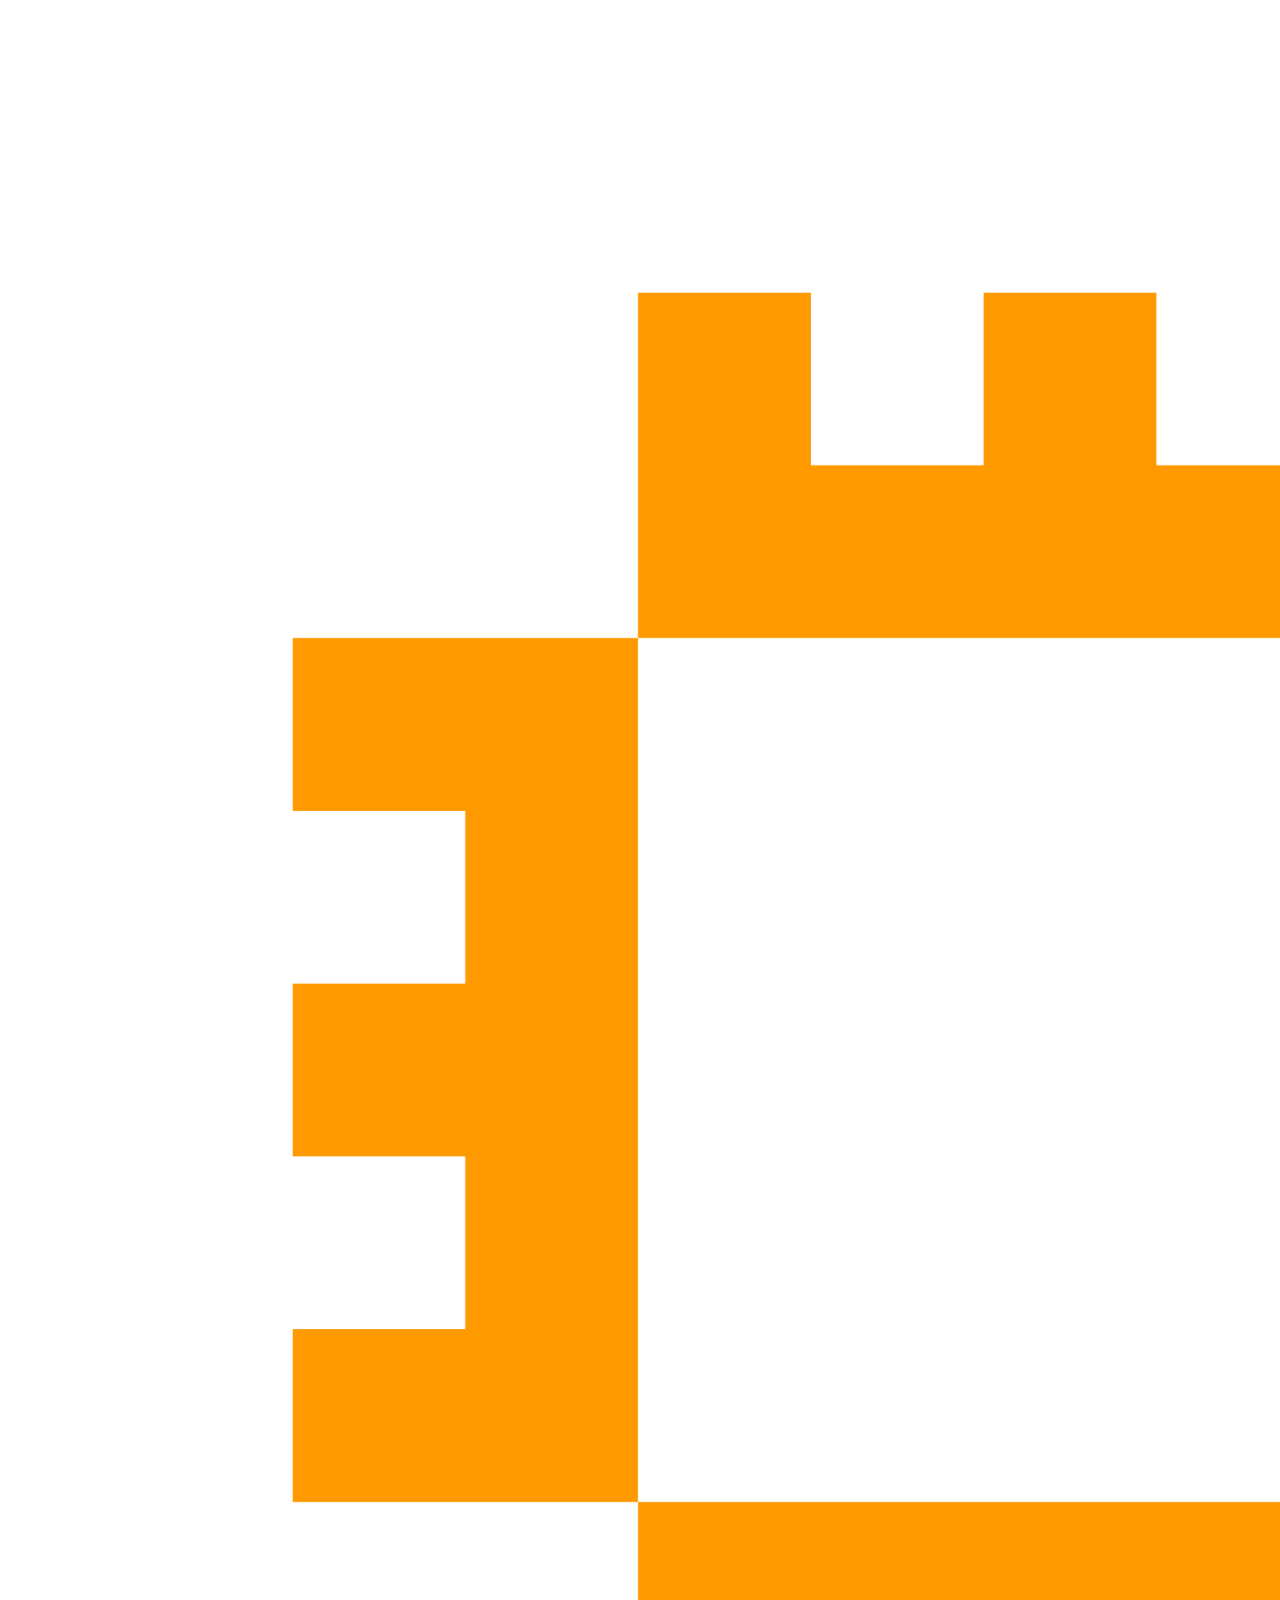
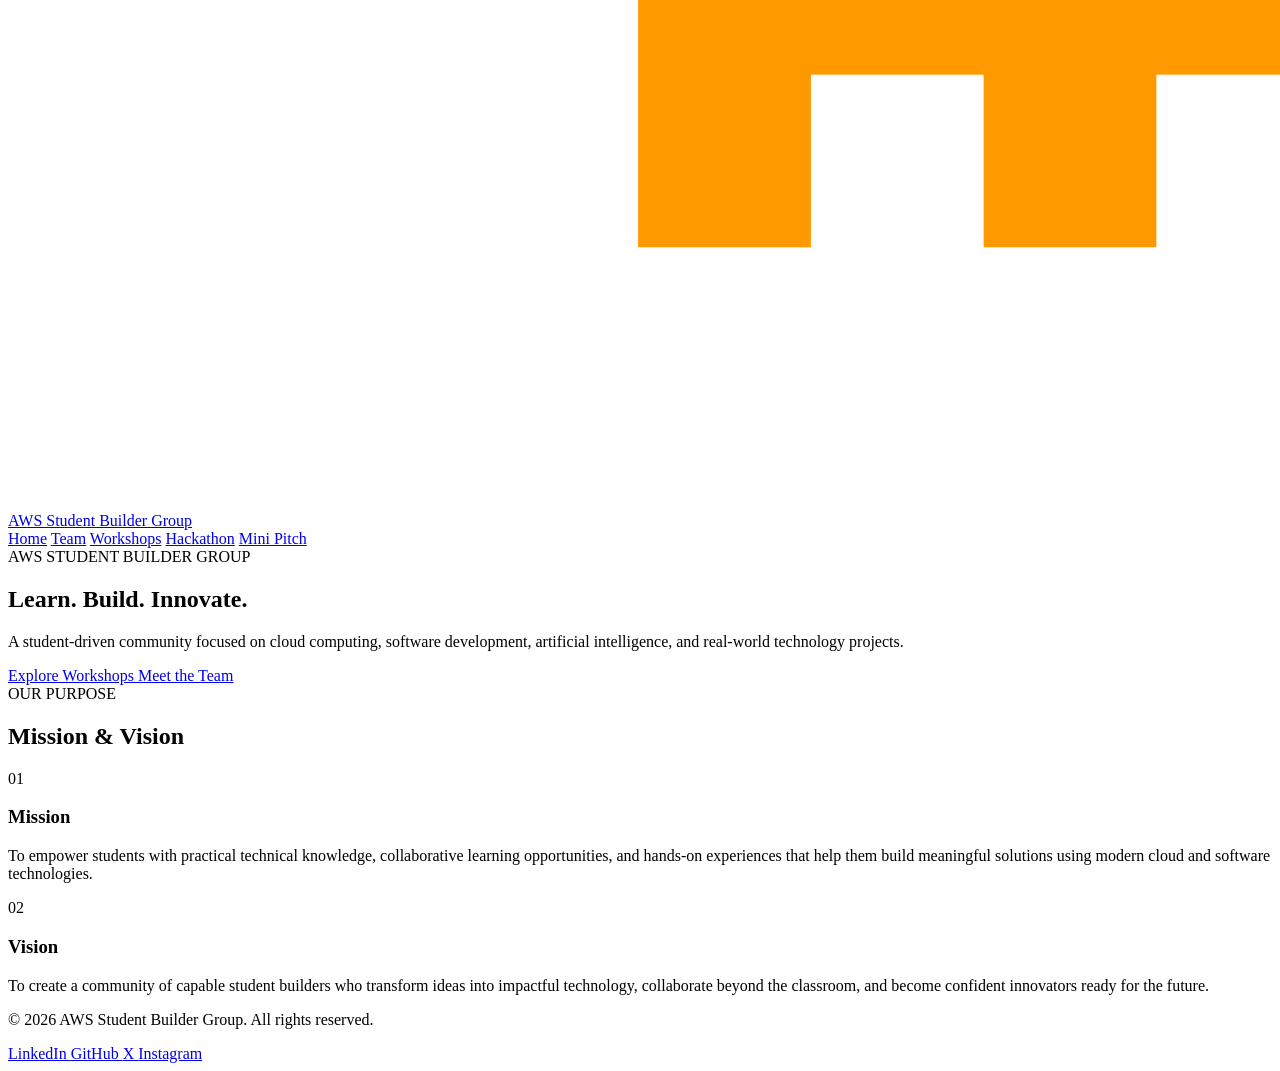
==== index.html @ 243b693e "Setup_the_page" ====
<!DOCTYPE html>
<html lang="en">
<head>
    <meta charset="UTF-8">
    <meta name="viewport" content="width=device-width, initial-scale=1.0">
    <meta
        name="description"
        content="AWS Student Builder Group - Learn, build, collaborate and innovate."
    >
    <title>AWS Student Builder Group | Home</title>

    <link rel="stylesheet" href="style.css">
</head>

<body>

<header class="site-header">
    <div class="header-inner">

        <a href="index.html" class="brand">
            <img
                src="assets/aws-logo.png"
                alt="AWS Student Builder Group Logo"
            >
            <span>AWS Student Builder Group</span>
        </a>

        <nav class="main-nav" aria-label="Main navigation">
            <a href="index.html" data-page="index">Home</a>
            <a href="team.html" data-page="team">Team</a>
            <a href="workshops.html" data-page="workshops">Workshops</a>
            <a href="hackathon.html" data-page="hackathon">Hackathon</a>
            <a href="minipitch.html" data-page="minipitch">Mini Pitch</a>
        </nav>

    </div>
</header>


<main>

    <section class="hero">
        <div class="page-container">

            <span class="eyebrow">AWS STUDENT BUILDER GROUP</span>

            <h1>
                Learn. Build.
                <span>Innovate.</span>
            </h1>

            <p class="hero-description">
                A student-driven community focused on cloud computing,
                software development, artificial intelligence, and
                real-world technology projects.
            </p>

            <div class="hero-actions">
                <a href="workshops.html" class="btn btn-primary">
                    Explore Workshops
                </a>

                <a href="team.html" class="btn btn-secondary">
                    Meet the Team
                </a>
            </div>

        </div>
    </section>


    <section class="mission-section">
        <div class="page-container">

            <div class="section-heading">
                <span class="eyebrow">OUR PURPOSE</span>
                <h2>Mission & Vision</h2>
            </div>

            <div class="statement-grid">

                <article class="statement-card">
                    <div class="card-number">01</div>

                    <h3>Mission</h3>

                    <p>
                        To empower students with practical technical
                        knowledge, collaborative learning opportunities,
                        and hands-on experiences that help them build
                        meaningful solutions using modern cloud and
                        software technologies.
                    </p>
                </article>


                <article class="statement-card highlighted">
                    <div class="card-number">02</div>

                    <h3>Vision</h3>

                    <p>
                        To create a community of capable student builders
                        who transform ideas into impactful technology,
                        collaborate beyond the classroom, and become
                        confident innovators ready for the future.
                    </p>
                </article>

            </div>

        </div>
    </section>

</main>


<footer class="site-footer">

    <div class="footer-inner">

        <p>
            © <span class="current-year"></span>
            AWS Student Builder Group. All rights reserved.
        </p>

        <div class="social-links">

            <a
                href="https://www.linkedin.com/"
                target="_blank"
                rel="noopener noreferrer"
                aria-label="LinkedIn"
            >
                LinkedIn
            </a>

            <a
                href="https://github.com/"
                target="_blank"
                rel="noopener noreferrer"
                aria-label="GitHub"
            >
                GitHub
            </a>

            <a
                href="https://x.com/"
                target="_blank"
                rel="noopener noreferrer"
                aria-label="X"
            >
                X
            </a>

            <a
                href="https://www.instagram.com/"
                target="_blank"
                rel="noopener noreferrer"
                aria-label="Instagram"
            >
                Instagram
            </a>

        </div>

    </div>

</footer>

<script src="script.js"></script>

</body>
</html>
---- style.css ----
<!DOCTYPE html>
<html lang="en">
<head>
    <meta charset="UTF-8">
    <meta name="viewport" content="width=device-width, initial-scale=1.0">

    <meta
        name="description"
        content="AWS Student Builder Group Mini Pitch event."
    >

    <title>AWS Student Builder Group | Mini Pitch</title>

    <link rel="stylesheet" href="style.css">
</head>

<body>

<header class="site-header">
    <div class="header-inner">

        <a href="index.html" class="brand">
            <img
                src="assets/aws-logo.png"
                alt="AWS Student Builder Group Logo"
            >
            <span>AWS Student Builder Group</span>
        </a>

        <nav class="main-nav" aria-label="Main navigation">
            <a href="index.html" data-page="index">Home</a>
            <a href="team.html" data-page="team">Team</a>
            <a href="workshops.html" data-page="workshops">Workshops</a>
            <a href="hackathon.html" data-page="hackathon">Hackathon</a>
            <a href="minipitch.html" data-page="minipitch">Mini Pitch</a>
        </nav>

    </div>
</header>


<main>

    <section class="page-hero">

        <div class="page-container">

            <span class="eyebrow">IDEAS DESERVE A STAGE</span>

            <h1>Mini Pitch</h1>

            <p>
                A short-form platform for students to present ideas,
                receive feedback, and turn concepts into actionable
                projects.
            </p>

        </div>

    </section>


    <section class="pitch-overview">

        <div class="page-container">

            <div class="section-heading">
                <span class="eyebrow">EVENT OVERVIEW</span>
                <h2>Pitch. Connect. Improve.</h2>
            </div>


            <div class="pitch-intro">

                <p>
                    Mini Pitch gives students an opportunity to explain
                    their project ideas clearly, communicate their
                    technical vision, and receive useful feedback from
                    peers and mentors.
                </p>

            </div>


            <div class="pitch-highlights">

                <article>
                    <span>01</span>

                    <h3>Project Ideas</h3>

                    <p>
                        Participants present innovative ideas and
                        explain the problems they want to solve.
                    </p>
                </article>


                <article>
                    <span>02</span>

                    <h3>Technical Vision</h3>

                    <p>
                        Pitches communicate the proposed technology,
                        architecture, and implementation approach.
                    </p>
                </article>


                <article>
                    <span>03</span>

                    <h3>Community Feedback</h3>

                    <p>
                        Participants receive constructive feedback that
                        helps strengthen their ideas.
                    </p>
                </article>

            </div>

        </div>

    </section>


    <section class="feedback-section">

        <div class="page-container">

            <div class="section-heading">
                <span class="eyebrow">PARTICIPANT FEEDBACK</span>
                <h2>What Participants Said</h2>
            </div>


            <div class="feedback-grid">

                <blockquote>
                    <p>
                        “The Mini Pitch helped me explain my project
                        clearly and understand how to improve the idea.”
                    </p>

                    <cite>
                        — Participant 01
                    </cite>
                </blockquote>


                <blockquote>
                    <p>
                        “Getting feedback early helped us identify
                        technical improvements before starting the
                        implementation.”
                    </p>

                    <cite>
                        — Participant 02
                    </cite>
                </blockquote>


                <blockquote>
                    <p>
                        “It was a great opportunity to learn from other
                        students and discover different approaches to
                        solving problems.”
                    </p>

                    <cite>
                        — Participant 03
                    </cite>
                </blockquote>

            </div>

        </div>

    </section>


    <section class="gallery-section">

        <div class="page-container">

            <div class="section-heading">
                <span class="eyebrow">EVENT MOMENTS</span>
                <h2>Photo Gallery</h2>
            </div>


            <div class="image-grid pitch-gallery">

                <figure>
                    <div class="gallery-placeholder">
                        PHOTO 01
                    </div>
                </figure>

                <figure>
                    <div class="gallery-placeholder">
                        PHOTO 02
                    </div>
                </figure>

                <figure>
                    <div class="gallery-placeholder">
                        PHOTO 03
                    </div>
                </figure>

                <figure>
                    <div class="gallery-placeholder">
                        PHOTO 04
                    </div>
                </figure>

            </div>

        </div>

    </section>

</main>


<footer class="site-footer">

    <div class="footer-inner">

        <p>
            © <span class="current-year"></span>
            AWS Student Builder Group. All rights reserved.
        </p>

        <div class="social-links">
            <a href="https://www.linkedin.com/" target="_blank" rel="noopener noreferrer">LinkedIn</a>
            <a href="https://github.com/" target="_blank" rel="noopener noreferrer">GitHub</a>
            <a href="https://x.com/" target="_blank" rel="noopener noreferrer">X</a>
            <a href="https://www.instagram.com/" target="_blank" rel="noopener noreferrer">Instagram</a>
        </div>

    </div>

</footer>

<script src="script.js"></script>

</body>
</html>
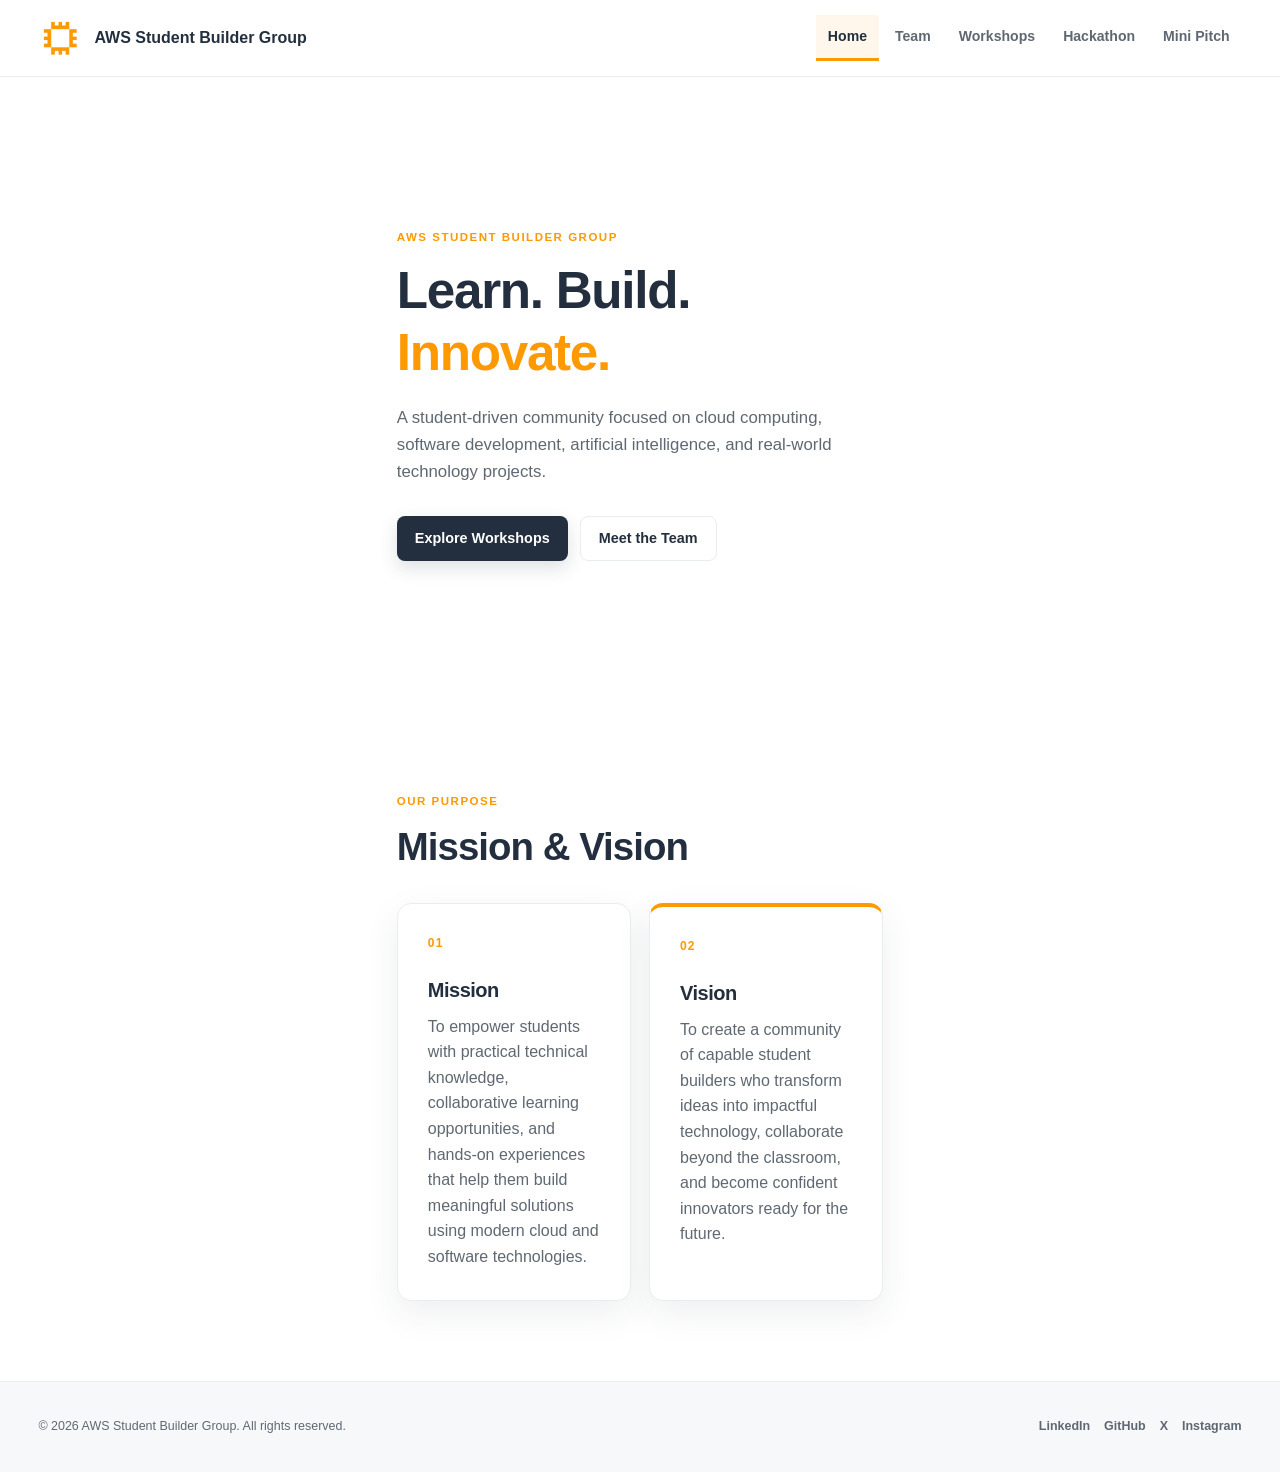
==== commit c073e524: "updated team details and photos" ====
--- a/index.html
+++ b/index.html
@@ -1,12 +1,16 @@
 <!DOCTYPE html>
 <html lang="en">
+
 <head>
     <meta charset="UTF-8">
+
     <meta name="viewport" content="width=device-width, initial-scale=1.0">
+
     <meta
         name="description"
         content="AWS Student Builder Group - Learn, build, collaborate and innovate."
     >
+
     <title>AWS Student Builder Group | Home</title>
 
     <link rel="stylesheet" href="style.css">
@@ -14,161 +18,267 @@
 
 <body>
 
-<header class="site-header">
-    <div class="header-inner">
-
-        <a href="index.html" class="brand">
-            <img
-                src="assets/aws-logo.png"
-                alt="AWS Student Builder Group Logo"
-            >
-            <span>AWS Student Builder Group</span>
-        </a>
-
-        <nav class="main-nav" aria-label="Main navigation">
-            <a href="index.html" data-page="index">Home</a>
-            <a href="team.html" data-page="team">Team</a>
-            <a href="workshops.html" data-page="workshops">Workshops</a>
-            <a href="hackathon.html" data-page="hackathon">Hackathon</a>
-            <a href="minipitch.html" data-page="minipitch">Mini Pitch</a>
-        </nav>
-
-    </div>
-</header>
-
-
-<main>
-
-    <section class="hero">
-        <div class="page-container">
-
-            <span class="eyebrow">AWS STUDENT BUILDER GROUP</span>
-
-            <h1>
-                Learn. Build.
-                <span>Innovate.</span>
-            </h1>
-
-            <p class="hero-description">
-                A student-driven community focused on cloud computing,
-                software development, artificial intelligence, and
-                real-world technology projects.
+    <!-- =========================
+         HEADER
+    ========================== -->
+
+    <header class="site-header">
+
+        <div class="header-inner">
+
+            <a href="index.html" class="brand">
+
+                <img
+                    src="assets/aws-logo.png"
+                    alt="AWS Student Builder Group Logo"
+                >
+
+                <span>AWS Student Builder Group</span>
+
+            </a>
+
+
+            <nav class="main-nav" aria-label="Main navigation">
+
+                <a href="index.html" data-page="index">
+                    Home
+                </a>
+
+                <a href="team.html" data-page="team">
+                    Team
+                </a>
+
+                <a href="workshops.html" data-page="workshops">
+                    Workshops
+                </a>
+
+                <a href="hackathon.html" data-page="hackathon">
+                    Hackathon
+                </a>
+
+                <a href="minipitch.html" data-page="minipitch">
+                    Mini Pitch
+                </a>
+
+            </nav>
+
+        </div>
+
+    </header>
+
+
+    <!-- =========================
+         MAIN CONTENT
+    ========================== -->
+
+    <main>
+
+        <!-- HERO SECTION -->
+
+        <section class="hero">
+
+            <div class="page-container">
+
+                <span class="eyebrow">
+                    AWS STUDENT BUILDER GROUP
+                </span>
+
+
+                <h1>
+                    Learn. Build.
+                    <span>Innovate.</span>
+                </h1>
+
+
+                <p class="hero-description">
+
+                    A student-driven community focused on cloud computing,
+                    software development, artificial intelligence, and
+                    real-world technology projects.
+
+                </p>
+
+
+                <div class="hero-actions">
+
+                    <a
+                        href="workshops.html"
+                        class="btn btn-primary"
+                    >
+                        Explore Workshops
+                    </a>
+
+
+                    <a
+                        href="team.html"
+                        class="btn btn-secondary"
+                    >
+                        Meet the Team
+                    </a>
+
+                </div>
+
+            </div>
+
+        </section>
+
+
+        <!-- =========================
+             MISSION & VISION
+        ========================== -->
+
+        <section class="mission-section">
+
+            <div class="page-container">
+
+                <div class="section-heading">
+
+                    <span class="eyebrow">
+                        OUR PURPOSE
+                    </span>
+
+                    <h2>
+                        Mission &amp; Vision
+                    </h2>
+
+                </div>
+
+
+                <div class="statement-grid">
+
+
+                    <!-- MISSION -->
+
+                    <article class="statement-card">
+
+                        <div class="card-number">
+                            01
+                        </div>
+
+
+                        <h3>
+                            Mission
+                        </h3>
+
+
+                        <p>
+
+                            To empower students with practical technical
+                            knowledge, collaborative learning opportunities,
+                            and hands-on experiences that help them build
+                            meaningful solutions using modern cloud and
+                            software technologies.
+
+                        </p>
+
+                    </article>
+
+
+                    <!-- VISION -->
+
+                    <article class="statement-card highlighted">
+
+                        <div class="card-number">
+                            02
+                        </div>
+
+
+                        <h3>
+                            Vision
+                        </h3>
+
+
+                        <p>
+
+                            To create a community of capable student builders
+                            who transform ideas into impactful technology,
+                            collaborate beyond the classroom, and become
+                            confident innovators ready for the future.
+
+                        </p>
+
+                    </article>
+
+
+                </div>
+
+            </div>
+
+        </section>
+
+    </main>
+
+
+    <!-- =========================
+         FOOTER
+    ========================== -->
+
+    <footer class="site-footer">
+
+        <div class="footer-inner">
+
+            <p>
+
+                © <span class="current-year"></span>
+                AWS Student Builder Group. All rights reserved.
+
             </p>
 
-            <div class="hero-actions">
-                <a href="workshops.html" class="btn btn-primary">
-                    Explore Workshops
-                </a>
-
-                <a href="team.html" class="btn btn-secondary">
-                    Meet the Team
-                </a>
+
+            <div class="social-links">
+
+
+                <a
+                    href="https://www.linkedin.com/"
+                    target="_blank"
+                    rel="noopener noreferrer"
+                    aria-label="LinkedIn"
+                >
+                    LinkedIn
+                </a>
+
+
+                <a
+                    href="https://github.com/"
+                    target="_blank"
+                    rel="noopener noreferrer"
+                    aria-label="GitHub"
+                >
+                    GitHub
+                </a>
+
+
+                <a
+                    href="https://x.com/"
+                    target="_blank"
+                    rel="noopener noreferrer"
+                    aria-label="X"
+                >
+                    X
+                </a>
+
+
+                <a
+                    href="https://www.instagram.com/"
+                    target="_blank"
+                    rel="noopener noreferrer"
+                    aria-label="Instagram"
+                >
+                    Instagram
+                </a>
+
+
             </div>
 
         </div>
-    </section>
-
-
-    <section class="mission-section">
-        <div class="page-container">
-
-            <div class="section-heading">
-                <span class="eyebrow">OUR PURPOSE</span>
-                <h2>Mission & Vision</h2>
-            </div>
-
-            <div class="statement-grid">
-
-                <article class="statement-card">
-                    <div class="card-number">01</div>
-
-                    <h3>Mission</h3>
-
-                    <p>
-                        To empower students with practical technical
-                        knowledge, collaborative learning opportunities,
-                        and hands-on experiences that help them build
-                        meaningful solutions using modern cloud and
-                        software technologies.
-                    </p>
-                </article>
-
-
-                <article class="statement-card highlighted">
-                    <div class="card-number">02</div>
-
-                    <h3>Vision</h3>
-
-                    <p>
-                        To create a community of capable student builders
-                        who transform ideas into impactful technology,
-                        collaborate beyond the classroom, and become
-                        confident innovators ready for the future.
-                    </p>
-                </article>
-
-            </div>
-
-        </div>
-    </section>
-
-</main>
-
-
-<footer class="site-footer">
-
-    <div class="footer-inner">
-
-        <p>
-            © <span class="current-year"></span>
-            AWS Student Builder Group. All rights reserved.
-        </p>
-
-        <div class="social-links">
-
-            <a
-                href="https://www.linkedin.com/"
-                target="_blank"
-                rel="noopener noreferrer"
-                aria-label="LinkedIn"
-            >
-                LinkedIn
-            </a>
-
-            <a
-                href="https://github.com/"
-                target="_blank"
-                rel="noopener noreferrer"
-                aria-label="GitHub"
-            >
-                GitHub
-            </a>
-
-            <a
-                href="https://x.com/"
-                target="_blank"
-                rel="noopener noreferrer"
-                aria-label="X"
-            >
-                X
-            </a>
-
-            <a
-                href="https://www.instagram.com/"
-                target="_blank"
-                rel="noopener noreferrer"
-                aria-label="Instagram"
-            >
-                Instagram
-            </a>
-
-        </div>
-
-    </div>
-
-</footer>
-
-<script src="script.js"></script>
+
+    </footer>
+
+
+    <!-- JavaScript -->
+
+    <script src="script.js"></script>
 
 </body>
+
 </html>
--- a/style.css
+++ b/style.css
@@ -1,253 +1,1575 @@
-<!DOCTYPE html>
-<html lang="en">
-<head>
-    <meta charset="UTF-8">
-    <meta name="viewport" content="width=device-width, initial-scale=1.0">
-
-    <meta
-        name="description"
-        content="AWS Student Builder Group Mini Pitch event."
-    >
-
-    <title>AWS Student Builder Group | Mini Pitch</title>
-
-    <link rel="stylesheet" href="style.css">
-</head>
-
-<body>
-
-<header class="site-header">
-    <div class="header-inner">
-
-        <a href="index.html" class="brand">
-            <img
-                src="assets/aws-logo.png"
-                alt="AWS Student Builder Group Logo"
-            >
-            <span>AWS Student Builder Group</span>
-        </a>
-
-        <nav class="main-nav" aria-label="Main navigation">
-            <a href="index.html" data-page="index">Home</a>
-            <a href="team.html" data-page="team">Team</a>
-            <a href="workshops.html" data-page="workshops">Workshops</a>
-            <a href="hackathon.html" data-page="hackathon">Hackathon</a>
-            <a href="minipitch.html" data-page="minipitch">Mini Pitch</a>
-        </nav>
-
-    </div>
-</header>
-
-
-<main>
-
-    <section class="page-hero">
-
-        <div class="page-container">
-
-            <span class="eyebrow">IDEAS DESERVE A STAGE</span>
-
-            <h1>Mini Pitch</h1>
-
-            <p>
-                A short-form platform for students to present ideas,
-                receive feedback, and turn concepts into actionable
-                projects.
-            </p>
-
-        </div>
-
-    </section>
-
-
-    <section class="pitch-overview">
-
-        <div class="page-container">
-
-            <div class="section-heading">
-                <span class="eyebrow">EVENT OVERVIEW</span>
-                <h2>Pitch. Connect. Improve.</h2>
-            </div>
-
-
-            <div class="pitch-intro">
-
-                <p>
-                    Mini Pitch gives students an opportunity to explain
-                    their project ideas clearly, communicate their
-                    technical vision, and receive useful feedback from
-                    peers and mentors.
-                </p>
-
-            </div>
-
-
-            <div class="pitch-highlights">
-
-                <article>
-                    <span>01</span>
-
-                    <h3>Project Ideas</h3>
-
-                    <p>
-                        Participants present innovative ideas and
-                        explain the problems they want to solve.
-                    </p>
-                </article>
-
-
-                <article>
-                    <span>02</span>
-
-                    <h3>Technical Vision</h3>
-
-                    <p>
-                        Pitches communicate the proposed technology,
-                        architecture, and implementation approach.
-                    </p>
-                </article>
-
-
-                <article>
-                    <span>03</span>
-
-                    <h3>Community Feedback</h3>
-
-                    <p>
-                        Participants receive constructive feedback that
-                        helps strengthen their ideas.
-                    </p>
-                </article>
-
-            </div>
-
-        </div>
-
-    </section>
-
-
-    <section class="feedback-section">
-
-        <div class="page-container">
-
-            <div class="section-heading">
-                <span class="eyebrow">PARTICIPANT FEEDBACK</span>
-                <h2>What Participants Said</h2>
-            </div>
-
-
-            <div class="feedback-grid">
-
-                <blockquote>
-                    <p>
-                        “The Mini Pitch helped me explain my project
-                        clearly and understand how to improve the idea.”
-                    </p>
-
-                    <cite>
-                        — Participant 01
-                    </cite>
-                </blockquote>
-
-
-                <blockquote>
-                    <p>
-                        “Getting feedback early helped us identify
-                        technical improvements before starting the
-                        implementation.”
-                    </p>
-
-                    <cite>
-                        — Participant 02
-                    </cite>
-                </blockquote>
-
-
-                <blockquote>
-                    <p>
-                        “It was a great opportunity to learn from other
-                        students and discover different approaches to
-                        solving problems.”
-                    </p>
-
-                    <cite>
-                        — Participant 03
-                    </cite>
-                </blockquote>
-
-            </div>
-
-        </div>
-
-    </section>
-
-
-    <section class="gallery-section">
-
-        <div class="page-container">
-
-            <div class="section-heading">
-                <span class="eyebrow">EVENT MOMENTS</span>
-                <h2>Photo Gallery</h2>
-            </div>
-
-
-            <div class="image-grid pitch-gallery">
-
-                <figure>
-                    <div class="gallery-placeholder">
-                        PHOTO 01
-                    </div>
-                </figure>
-
-                <figure>
-                    <div class="gallery-placeholder">
-                        PHOTO 02
-                    </div>
-                </figure>
-
-                <figure>
-                    <div class="gallery-placeholder">
-                        PHOTO 03
-                    </div>
-                </figure>
-
-                <figure>
-                    <div class="gallery-placeholder">
-                        PHOTO 04
-                    </div>
-                </figure>
-
-            </div>
-
-        </div>
-
-    </section>
-
-</main>
-
-
-<footer class="site-footer">
-
-    <div class="footer-inner">
-
-        <p>
-            © <span class="current-year"></span>
-            AWS Student Builder Group. All rights reserved.
-        </p>
-
-        <div class="social-links">
-            <a href="https://www.linkedin.com/" target="_blank" rel="noopener noreferrer">LinkedIn</a>
-            <a href="https://github.com/" target="_blank" rel="noopener noreferrer">GitHub</a>
-            <a href="https://x.com/" target="_blank" rel="noopener noreferrer">X</a>
-            <a href="https://www.instagram.com/" target="_blank" rel="noopener noreferrer">Instagram</a>
-        </div>
-
-    </div>
-
-</footer>
-
-<script src="script.js"></script>
-
-</body>
-</html>+/* =========================================================
+   AWS STUDENT BUILDER GROUP
+   Global Styles
+   ========================================================= */
+
+
+/* ---------- RESET ---------- */
+
+*,
+*::before,
+*::after {
+    box-sizing: border-box;
+    margin: 0;
+    padding: 0;
+}
+
+
+html {
+    scroll-behavior: smooth;
+}
+
+
+body {
+    min-height: 100vh;
+
+    background: #ffffff;
+    color: #16191f;
+
+    font-family:
+        -apple-system,
+        BlinkMacSystemFont,
+        "Segoe UI",
+        Roboto,
+        Helvetica,
+        Arial,
+        sans-serif;
+
+    line-height: 1.6;
+
+    display: flex;
+    flex-direction: column;
+}
+
+
+img {
+    display: block;
+    max-width: 100%;
+}
+
+
+a {
+    color: inherit;
+    text-decoration: none;
+}
+
+
+button {
+    font: inherit;
+}
+
+
+/* ---------- VARIABLES ---------- */
+
+:root {
+    --aws-orange: #ff9900;
+    --navy: #232f3e;
+    --slate: #16191f;
+
+    --gray-100: #f7f8fa;
+    --gray-200: #eaedef;
+    --gray-400: #87909a;
+    --gray-600: #5f6872;
+
+    --container-width: min(38vw, 720px);
+
+    --radius-small: 8px;
+    --radius-medium: 14px;
+    --radius-large: 20px;
+
+    --shadow:
+        0 12px 35px rgba(35, 47, 62, 0.08);
+
+    --transition:
+        180ms ease;
+}
+
+
+/* ---------- HEADER ---------- */
+
+.site-header {
+    width: 100%;
+
+    background: #ffffff;
+
+    border-bottom:
+        1px solid var(--gray-200);
+
+    position: sticky;
+    top: 0;
+    z-index: 1000;
+}
+
+
+.header-inner {
+    width: min(94%, 1400px);
+
+    margin: 0 auto;
+
+    min-height: 76px;
+
+    display: flex;
+    align-items: center;
+    justify-content: space-between;
+
+    gap: 24px;
+}
+
+
+.brand {
+    display: flex;
+    align-items: center;
+
+    gap: 12px;
+
+    font-weight: 700;
+    color: var(--navy);
+
+    white-space: nowrap;
+}
+
+
+.brand img {
+    width: 44px;
+    height: 44px;
+
+    object-fit: contain;
+}
+
+
+.main-nav {
+    display: flex;
+    align-items: center;
+    gap: 4px;
+
+    overflow-x: auto;
+}
+
+
+.main-nav a {
+    padding: 10px 12px;
+
+    font-size: 0.88rem;
+    font-weight: 600;
+
+    color: var(--gray-600);
+
+    border-bottom: 3px solid transparent;
+
+    transition:
+        color var(--transition),
+        background var(--transition),
+        border-color var(--transition);
+}
+
+
+.main-nav a:hover {
+    color: var(--navy);
+
+    background:
+        rgba(255, 153, 0, 0.08);
+}
+
+
+.main-nav a.active {
+    color: var(--navy);
+
+    border-bottom-color:
+        var(--aws-orange);
+
+    background:
+        rgba(255, 153, 0, 0.08);
+}
+
+
+/* ---------- CONTAINER ---------- */
+
+.page-container {
+    width: var(--container-width);
+
+    min-width: 320px;
+
+    margin-left: auto;
+    margin-right: auto;
+}
+
+
+/* ---------- TYPOGRAPHY ---------- */
+
+h1,
+h2,
+h3,
+h4 {
+    color: var(--navy);
+
+    line-height: 1.2;
+
+    letter-spacing: -0.025em;
+}
+
+
+h1 {
+    font-size: clamp(2.2rem, 4vw, 4.2rem);
+}
+
+
+h2 {
+    font-size: clamp(1.8rem, 3vw, 2.8rem);
+}
+
+
+h3 {
+    font-size: 1.25rem;
+}
+
+
+p {
+    color: var(--gray-600);
+}
+
+
+.eyebrow {
+    display: inline-block;
+
+    margin-bottom: 14px;
+
+    color: var(--aws-orange);
+
+    font-size: 0.72rem;
+    font-weight: 800;
+
+    letter-spacing: 0.13em;
+}
+
+
+.section-heading {
+    margin-bottom: 32px;
+}
+
+
+.section-heading h2 {
+    margin-bottom: 4px;
+}
+
+
+/* ---------- HERO ---------- */
+
+.hero {
+    min-height: 70vh;
+
+    display: flex;
+    align-items: center;
+
+    padding:
+        80px 0;
+}
+
+
+.hero h1 {
+    margin-bottom: 22px;
+}
+
+
+.hero h1 span {
+    display: block;
+
+    color: var(--aws-orange);
+}
+
+
+.hero-description {
+    max-width: 620px;
+
+    margin-bottom: 30px;
+
+    font-size: 1.05rem;
+}
+
+
+.hero-actions {
+    display: flex;
+
+    flex-wrap: wrap;
+
+    gap: 12px;
+}
+
+
+/* ---------- INNER PAGE HERO ---------- */
+
+.page-hero {
+    padding:
+        90px 0 65px;
+
+    background:
+        linear-gradient(
+            180deg,
+            #ffffff 0%,
+            #f7f8fa 100%
+        );
+}
+
+
+.page-hero h1 {
+    margin-bottom: 18px;
+}
+
+
+.page-hero p {
+    font-size: 1rem;
+}
+
+
+/* ---------- BUTTONS ---------- */
+
+.btn {
+    display: inline-flex;
+
+    align-items: center;
+    justify-content: center;
+
+    min-height: 44px;
+
+    padding:
+        10px 18px;
+
+    border-radius:
+        var(--radius-small);
+
+    font-size: 0.9rem;
+    font-weight: 700;
+
+    transition:
+        transform var(--transition),
+        box-shadow var(--transition),
+        background var(--transition);
+}
+
+
+.btn:hover {
+    transform: translateY(-2px);
+}
+
+
+.btn-primary {
+    color: #ffffff;
+
+    background:
+        var(--navy);
+
+    box-shadow:
+        0 7px 18px rgba(35, 47, 62, 0.15);
+}
+
+
+.btn-primary:hover {
+    background:
+        #17212c;
+}
+
+
+.btn-secondary {
+    color: var(--navy);
+
+    border:
+        1px solid var(--gray-200);
+
+    background: #ffffff;
+}
+
+
+.btn-secondary:hover {
+    border-color:
+        var(--aws-orange);
+}
+
+
+/* ---------- MISSION ---------- */
+
+.mission-section {
+    padding:
+        80px 0;
+}
+
+
+.statement-grid {
+    display: grid;
+
+    grid-template-columns:
+        repeat(2, 1fr);
+
+    gap: 18px;
+}
+
+
+.statement-card {
+    position: relative;
+
+    padding: 30px;
+
+    background: #ffffff;
+
+    border:
+        1px solid var(--gray-200);
+
+    border-radius:
+        var(--radius-medium);
+
+    box-shadow:
+        var(--shadow);
+}
+
+
+.statement-card.highlighted {
+    border-top:
+        4px solid var(--aws-orange);
+}
+
+
+.statement-card h3 {
+    margin-bottom: 12px;
+}
+
+
+.card-number {
+    margin-bottom: 25px;
+
+    color: var(--aws-orange);
+
+    font-size: 0.75rem;
+    font-weight: 800;
+
+    letter-spacing: 0.1em;
+}
+
+
+/* ---------- TEAM ---------- */
+
+.leader-section,
+.team-section,
+.workshops-section,
+.hackathon-overview,
+.winners-section,
+.media-section,
+.pitch-overview,
+.feedback-section,
+.gallery-section {
+    padding:
+        70px 0;
+}
+
+
+.leader-card {
+    display: grid;
+
+    grid-template-columns:
+        0.9fr 1.1fr;
+
+    gap: 28px;
+
+    padding: 20px;
+
+    border:
+        1px solid var(--gray-200);
+
+    border-radius:
+        var(--radius-large);
+
+    box-shadow:
+        var(--shadow);
+
+    background: #ffffff;
+}
+
+
+.leader-image {
+    min-height: 350px;
+
+    overflow: hidden;
+
+    border-radius:
+        var(--radius-medium);
+
+    background:
+        var(--gray-100);
+}
+
+
+.leader-image img {
+    width: 100%;
+    height: 100%;
+
+    object-fit: cover;
+}
+
+
+.leader-content {
+    display: flex;
+
+    flex-direction: column;
+
+    justify-content: center;
+}
+
+
+.role-label,
+.member-role,
+.winner-label {
+    color: var(--aws-orange);
+
+    font-size: 0.7rem;
+    font-weight: 800;
+
+    letter-spacing: 0.1em;
+}
+
+
+.leader-content h3 {
+    margin-top: 8px;
+    margin-bottom: 4px;
+
+    font-size: 2rem;
+}
+
+
+.leader-content h4 {
+    margin-bottom: 18px;
+
+    color: var(--gray-600);
+
+    font-size: 0.95rem;
+
+    font-weight: 600;
+}
+
+
+.leader-content p {
+    margin-bottom: 24px;
+}
+
+
+.team-grid {
+    display: grid;
+
+    grid-template-columns:
+        repeat(2, 1fr);
+
+    gap: 16px;
+}
+
+
+.team-card {
+    overflow: hidden;
+
+    border:
+        1px solid var(--gray-200);
+
+    border-radius:
+        var(--radius-medium);
+
+    background: #ffffff;
+
+    transition:
+        transform var(--transition),
+        box-shadow var(--transition);
+}
+
+
+.team-card:hover {
+    transform: translateY(-3px);
+
+    box-shadow:
+        var(--shadow);
+}
+
+
+.member-photo {
+    width: 100%;
+    height: 130px;
+
+    display: flex;
+    align-items: center;
+    justify-content: center;
+}
+
+
+.member-photo.placeholder {
+    color: var(--navy);
+
+    background:
+        linear-gradient(
+            135deg,
+            #f1f3f5,
+            #e4e8ec
+        );
+
+    font-size: 1.8rem;
+    font-weight: 800;
+}
+
+
+.team-card-body {
+    padding: 20px;
+}
+
+
+.team-card-body h3 {
+    margin-bottom: 4px;
+}
+
+
+.member-role {
+    display: block;
+
+    margin-bottom: 12px;
+}
+
+
+/* ---------- WORKSHOPS ---------- */
+
+.workshop-grid {
+    display: grid;
+
+    grid-template-columns:
+        repeat(3, 1fr);
+
+    gap: 16px;
+}
+
+
+.workshop-card {
+    padding: 24px;
+
+    border:
+        1px solid var(--gray-200);
+
+    border-radius:
+        var(--radius-medium);
+
+    background: #ffffff;
+
+    box-shadow:
+        var(--shadow);
+}
+
+
+.workshop-number {
+    margin-bottom: 22px;
+
+    color: var(--aws-orange);
+
+    font-weight: 800;
+}
+
+
+.workshop-card h3 {
+    margin-bottom: 12px;
+}
+
+
+.takeaways {
+    margin-top: 22px;
+
+    padding-top: 18px;
+
+    border-top:
+        1px solid var(--gray-200);
+}
+
+
+.takeaways strong {
+    display: block;
+
+    margin-bottom: 8px;
+
+    color: var(--navy);
+
+    font-size: 0.8rem;
+}
+
+
+.takeaways ul {
+    padding-left: 18px;
+
+    color: var(--gray-600);
+
+    font-size: 0.85rem;
+}
+
+
+.image-grid {
+    display: grid;
+
+    grid-template-columns:
+        repeat(3, 1fr);
+
+    gap: 12px;
+}
+
+
+.image-grid figure {
+    min-height: 190px;
+
+    overflow: hidden;
+
+    border-radius:
+        var(--radius-medium);
+
+    background:
+        var(--gray-100);
+}
+
+
+.image-grid img {
+    width: 100%;
+    height: 100%;
+
+    min-height: 190px;
+
+    object-fit: cover;
+
+    transition:
+        transform 250ms ease;
+}
+
+
+.image-grid figure:hover img {
+    transform: scale(1.04);
+}
+
+
+/* ---------- HACKATHON ---------- */
+
+.overview-grid {
+    display: grid;
+
+    grid-template-columns:
+        repeat(3, 1fr);
+
+    gap: 14px;
+}
+
+
+.overview-card {
+    padding: 22px;
+
+    border:
+        1px solid var(--gray-200);
+
+    border-radius:
+        var(--radius-medium);
+}
+
+
+.overview-icon {
+    display: block;
+
+    margin-bottom: 18px;
+
+    color: var(--aws-orange);
+
+    font-size: 0.8rem;
+    font-weight: 800;
+}
+
+
+.overview-card h3 {
+    margin-bottom: 10px;
+}
+
+
+.certificate-banner {
+    margin-top: 20px;
+
+    padding: 24px;
+
+    display: flex;
+
+    align-items: center;
+    justify-content: space-between;
+
+    gap: 20px;
+
+    border-radius:
+        var(--radius-medium);
+
+    background:
+        var(--navy);
+}
+
+
+.certificate-banner h3,
+.certificate-banner p {
+    color: #ffffff;
+}
+
+
+.certificate-banner h3 {
+    margin-bottom: 8px;
+}
+
+
+.certificate-banner p {
+    opacity: 0.75;
+}
+
+
+.certificate-badge {
+    flex-shrink: 0;
+
+    padding: 12px 16px;
+
+    color: var(--navy);
+
+    background:
+        var(--aws-orange);
+
+    border-radius:
+        50px;
+
+    font-size: 0.7rem;
+    font-weight: 900;
+}
+
+
+.winner-grid {
+    display: grid;
+
+    grid-template-columns:
+        repeat(3, 1fr);
+
+    gap: 16px;
+}
+
+
+.winner-card {
+    padding: 26px;
+
+    border:
+        1px solid var(--gray-200);
+
+    border-radius:
+        var(--radius-medium);
+
+    background: #ffffff;
+}
+
+
+.winner-card.first-place {
+    border-top:
+        4px solid var(--aws-orange);
+
+    box-shadow:
+        var(--shadow);
+}
+
+
+.winner-position {
+    margin-bottom: 18px;
+
+    color: var(--navy);
+
+    font-size: 2rem;
+    font-weight: 900;
+}
+
+
+.winner-card h3 {
+    margin-top: 8px;
+    margin-bottom: 12px;
+}
+
+
+.winner-card p {
+    margin-bottom: 22px;
+}
+
+
+.github-link {
+    color: var(--navy);
+
+    font-size: 0.85rem;
+    font-weight: 800;
+}
+
+
+.github-link:hover {
+    color: var(--aws-orange);
+}
+
+
+/* ---------- CAROUSEL ---------- */
+
+.carousel {
+    position: relative;
+
+    width: 100%;
+
+    overflow: hidden;
+
+    border-radius:
+        var(--radius-large);
+
+    background:
+        var(--gray-100);
+}
+
+
+.carousel-track {
+    display: flex;
+
+    transition:
+        transform 500ms ease;
+}
+
+
+.carousel-slide {
+    flex:
+        0 0 100%;
+}
+
+
+.carousel-slide img {
+    width: 100%;
+
+    height: 350px;
+
+    object-fit: cover;
+}
+
+
+.carousel-button {
+    position: absolute;
+
+    top: 50%;
+
+    width: 40px;
+    height: 40px;
+
+    display: flex;
+
+    align-items: center;
+    justify-content: center;
+
+    border: 0;
+
+    border-radius: 50%;
+
+    color: var(--navy);
+
+    background:
+        rgba(255, 255, 255, 0.92);
+
+    cursor: pointer;
+
+    transform:
+        translateY(-50%);
+
+    font-size: 1.8rem;
+
+    box-shadow:
+        0 5px 15px rgba(0, 0, 0, 0.12);
+
+    z-index: 2;
+}
+
+
+.carousel-button:hover {
+    background:
+        var(--aws-orange);
+}
+
+
+.carousel-prev {
+    left: 14px;
+}
+
+
+.carousel-next {
+    right: 14px;
+}
+
+
+/* ---------- VIDEO ---------- */
+
+.video-wrapper {
+    position: relative;
+
+    margin-top: 24px;
+
+    overflow: hidden;
+
+    border-radius:
+        var(--radius-large);
+
+    background:
+        #000;
+}
+
+
+.hackathon-video {
+    display: block;
+
+    width: 100%;
+
+    max-height: 450px;
+
+    object-fit: cover;
+}
+
+
+.video-fallback {
+    display: none;
+
+    padding: 30px;
+
+    color: #ffffff;
+
+    text-align: center;
+}
+
+
+.video-fallback.visible {
+    display: block;
+}
+
+
+.video-play-button {
+    margin-left: 8px;
+
+    padding: 8px 14px;
+
+    border: 0;
+
+    border-radius: 6px;
+
+    color: var(--navy);
+
+    background:
+        var(--aws-orange);
+
+    cursor: pointer;
+
+    font-weight: 700;
+}
+
+
+/* ---------- MINI PITCH ---------- */
+
+.pitch-intro {
+    margin-bottom: 25px;
+
+    padding: 25px;
+
+    border-left:
+        4px solid var(--aws-orange);
+
+    background:
+        var(--gray-100);
+}
+
+
+.pitch-highlights {
+    display: grid;
+
+    grid-template-columns:
+        repeat(3, 1fr);
+
+    gap: 15px;
+}
+
+
+.pitch-highlights article {
+    padding: 22px;
+
+    border:
+        1px solid var(--gray-200);
+
+    border-radius:
+        var(--radius-medium);
+}
+
+
+.pitch-highlights span {
+    display: block;
+
+    margin-bottom: 15px;
+
+    color: var(--aws-orange);
+
+    font-weight: 800;
+}
+
+
+.pitch-highlights h3 {
+    margin-bottom: 10px;
+}
+
+
+.feedback-grid {
+    display: grid;
+
+    grid-template-columns:
+        repeat(3, 1fr);
+
+    gap: 15px;
+}
+
+
+.feedback-grid blockquote {
+    padding: 24px;
+
+    border:
+        1px solid var(--gray-200);
+
+    border-radius:
+        var(--radius-medium);
+
+    background: #ffffff;
+
+    box-shadow:
+        var(--shadow);
+}
+
+
+.feedback-grid p {
+    margin-bottom: 18px;
+
+    color: var(--navy);
+
+    font-weight: 500;
+}
+
+
+.feedback-grid cite {
+    color: var(--gray-400);
+
+    font-size: 0.8rem;
+
+    font-style: normal;
+}
+
+
+.gallery-placeholder {
+    width: 100%;
+    min-height: 190px;
+
+    display: flex;
+
+    align-items: center;
+    justify-content: center;
+
+    color: var(--gray-400);
+
+    background:
+        linear-gradient(
+            135deg,
+            #f4f5f6,
+            #e7eaed
+        );
+
+    font-size: 0.75rem;
+    font-weight: 800;
+
+    letter-spacing: 0.1em;
+}
+
+
+/* ---------- FOOTER ---------- */
+
+.site-footer {
+    margin-top: auto;
+
+    border-top:
+        1px solid var(--gray-200);
+
+    background:
+        var(--gray-100);
+}
+
+
+.footer-inner {
+    width: min(94%, 1400px);
+
+    min-height: 90px;
+
+    margin: 0 auto;
+
+    display: flex;
+
+    align-items: center;
+    justify-content: space-between;
+
+    gap: 20px;
+}
+
+
+.footer-inner p {
+    font-size: 0.78rem;
+}
+
+
+.social-links {
+    display: flex;
+
+    gap: 14px;
+}
+
+
+.social-links a {
+    color: var(--gray-600);
+
+    font-size: 0.78rem;
+    font-weight: 700;
+
+    transition:
+        color var(--transition);
+}
+
+
+.social-links a:hover {
+    color: var(--aws-orange);
+}
+
+
+/* =========================================================
+   RESPONSIVE DESIGN
+   ========================================================= */
+
+
+/* Tablets */
+
+@media (max-width: 900px) {
+
+    :root {
+        --container-width: min(70vw, 720px);
+    }
+
+
+    .header-inner {
+        align-items: flex-start;
+
+        flex-direction: column;
+
+        padding:
+            14px 0;
+    }
+
+
+    .main-nav {
+        width: 100%;
+    }
+
+
+    .statement-grid,
+    .leader-card,
+    .team-grid,
+    .workshop-grid,
+    .overview-grid,
+    .winner-grid,
+    .pitch-highlights,
+    .feedback-grid {
+        grid-template-columns:
+            repeat(2, 1fr);
+    }
+
+
+    .leader-card {
+        grid-template-columns:
+            1fr;
+    }
+
+
+    .leader-image {
+        min-height: 300px;
+    }
+
+
+    .image-grid {
+        grid-template-columns:
+            repeat(2, 1fr);
+    }
+
+}
+
+
+/* Mobile */
+
+@media (max-width: 600px) {
+
+    :root {
+        --container-width: calc(100% - 32px);
+    }
+
+
+    .header-inner {
+        width:
+            calc(100% - 24px);
+    }
+
+
+    .brand span {
+        font-size: 0.9rem;
+    }
+
+
+    .main-nav {
+        gap: 0;
+    }
+
+
+    .main-nav a {
+        flex-shrink: 0;
+
+        padding:
+            8px 9px;
+
+        font-size: 0.75rem;
+    }
+
+
+    .hero {
+        min-height:
+            65vh;
+
+        padding:
+            60px 0;
+    }
+
+
+    .hero-actions {
+        flex-direction: column;
+    }
+
+
+    .btn {
+        width: 100%;
+    }
+
+
+    .page-hero {
+        padding:
+            60px 0 45px;
+    }
+
+
+    .statement-grid,
+    .team-grid,
+    .workshop-grid,
+    .overview-grid,
+    .winner-grid,
+    .pitch-highlights,
+    .feedback-grid,
+    .image-grid {
+        grid-template-columns:
+            1fr;
+    }
+
+
+    .leader-image {
+        min-height: 260px;
+    }
+
+
+    .certificate-banner {
+        align-items: flex-start;
+
+        flex-direction: column;
+    }
+
+
+    .certificate-badge {
+        align-self: flex-start;
+    }
+
+
+    .carousel-slide img {
+        height: 230px;
+    }
+
+
+    .footer-inner {
+        padding:
+            24px 0;
+
+        align-items: flex-start;
+
+        flex-direction: column;
+    }
+
+}
+
+
+/* Reduced motion */
+
+@media (prefers-reduced-motion: reduce) {
+
+    html {
+        scroll-behavior: auto;
+    }
+
+    *,
+    *::before,
+    *::after {
+        animation-duration: 0.01ms !important;
+        animation-iteration-count: 1 !important;
+        transition-duration: 0.01ms !important;
+    }
+
+}
+/* =========================================================
+   HACKATHON PHOTO GALLERY
+   ========================================================= */
+
+.hackathon-photo-gallery {
+    width: 100%;
+    display: grid;
+    grid-template-columns: repeat(3, 1fr);
+    gap: 16px;
+    margin-top: 30px;
+}
+
+.hackathon-photo {
+    width: 100%;
+    height: 280px;
+    overflow: hidden;
+    border-radius: 16px;
+}
+
+.hackathon-photo img {
+    width: 100%;
+    height: 100%;
+    display: block;
+    object-fit: cover;
+}
+
+
+/* =========================================================
+   RESPONSIVE DESIGN
+   ========================================================= */
+
+@media (max-width: 768px) {
+
+    .hackathon-photo-gallery {
+        grid-template-columns: 1fr;
+    }
+
+    .hackathon-photo {
+        height: 280px;
+    }
+
+}
+/* =========================================
+   TEAM BUILDERS - PHOTO FIX
+   ========================================= */
+
+/* Team card */
+.team-card {
+    overflow: hidden;
+    position: relative;
+}
+
+/* Photo area */
+.member-photo {
+    width: 100%;
+    height: 280px;
+    overflow: hidden;
+    position: relative;
+
+    display: flex;
+    align-items: center;
+    justify-content: center;
+
+    background: #f5f5f5;
+}
+
+/* Actual team photos */
+.member-photo img {
+    width: 100%;
+    height: 100%;
+
+    display: block;
+
+    /* Show the complete photo */
+    object-fit: contain;
+
+    /* Prevent the image from being cropped */
+    object-position: center center;
+}
+
+/* Name + role must stay BELOW the photo */
+.team-card-body {
+    position: static !important;
+
+    width: 100%;
+    padding: 18px 16px 20px;
+
+    background: #ffffff;
+
+    text-align: left;
+}
+
+/* Member name */
+.team-card-body h3 {
+    margin: 0 0 7px;
+
+    font-size: 18px;
+    line-height: 1.3;
+
+    color: #172033;
+}
+
+/* Member role */
+.team-card-body .member-role {
+    display: block;
+
+    margin: 0;
+
+    font-size: 13px;
+    line-height: 1.4;
+
+    color: #b45345;
+}
+
+/* Placeholder for members whose photos are not added yet */
+.member-photo.placeholder {
+    height: 280px;
+
+    display: flex;
+    align-items: center;
+    justify-content: center;
+
+    font-size: 28px;
+    font-weight: 700;
+
+    color: #475569;
+    background: #f1f5f9;
+}
+
+
+/* =========================================
+   MOBILE
+   ========================================= */
+
+@media (max-width: 768px) {
+
+    .member-photo {
+        height: 260px;
+    }
+
+    .member-photo.placeholder {
+        height: 260px;
+    }
+
+    .team-card-body {
+        padding: 16px;
+    }
+
+    .team-card-body h3 {
+        font-size: 17px;
+    }
+
+    .team-card-body .member-role {
+        font-size: 12px;
+    }
+}
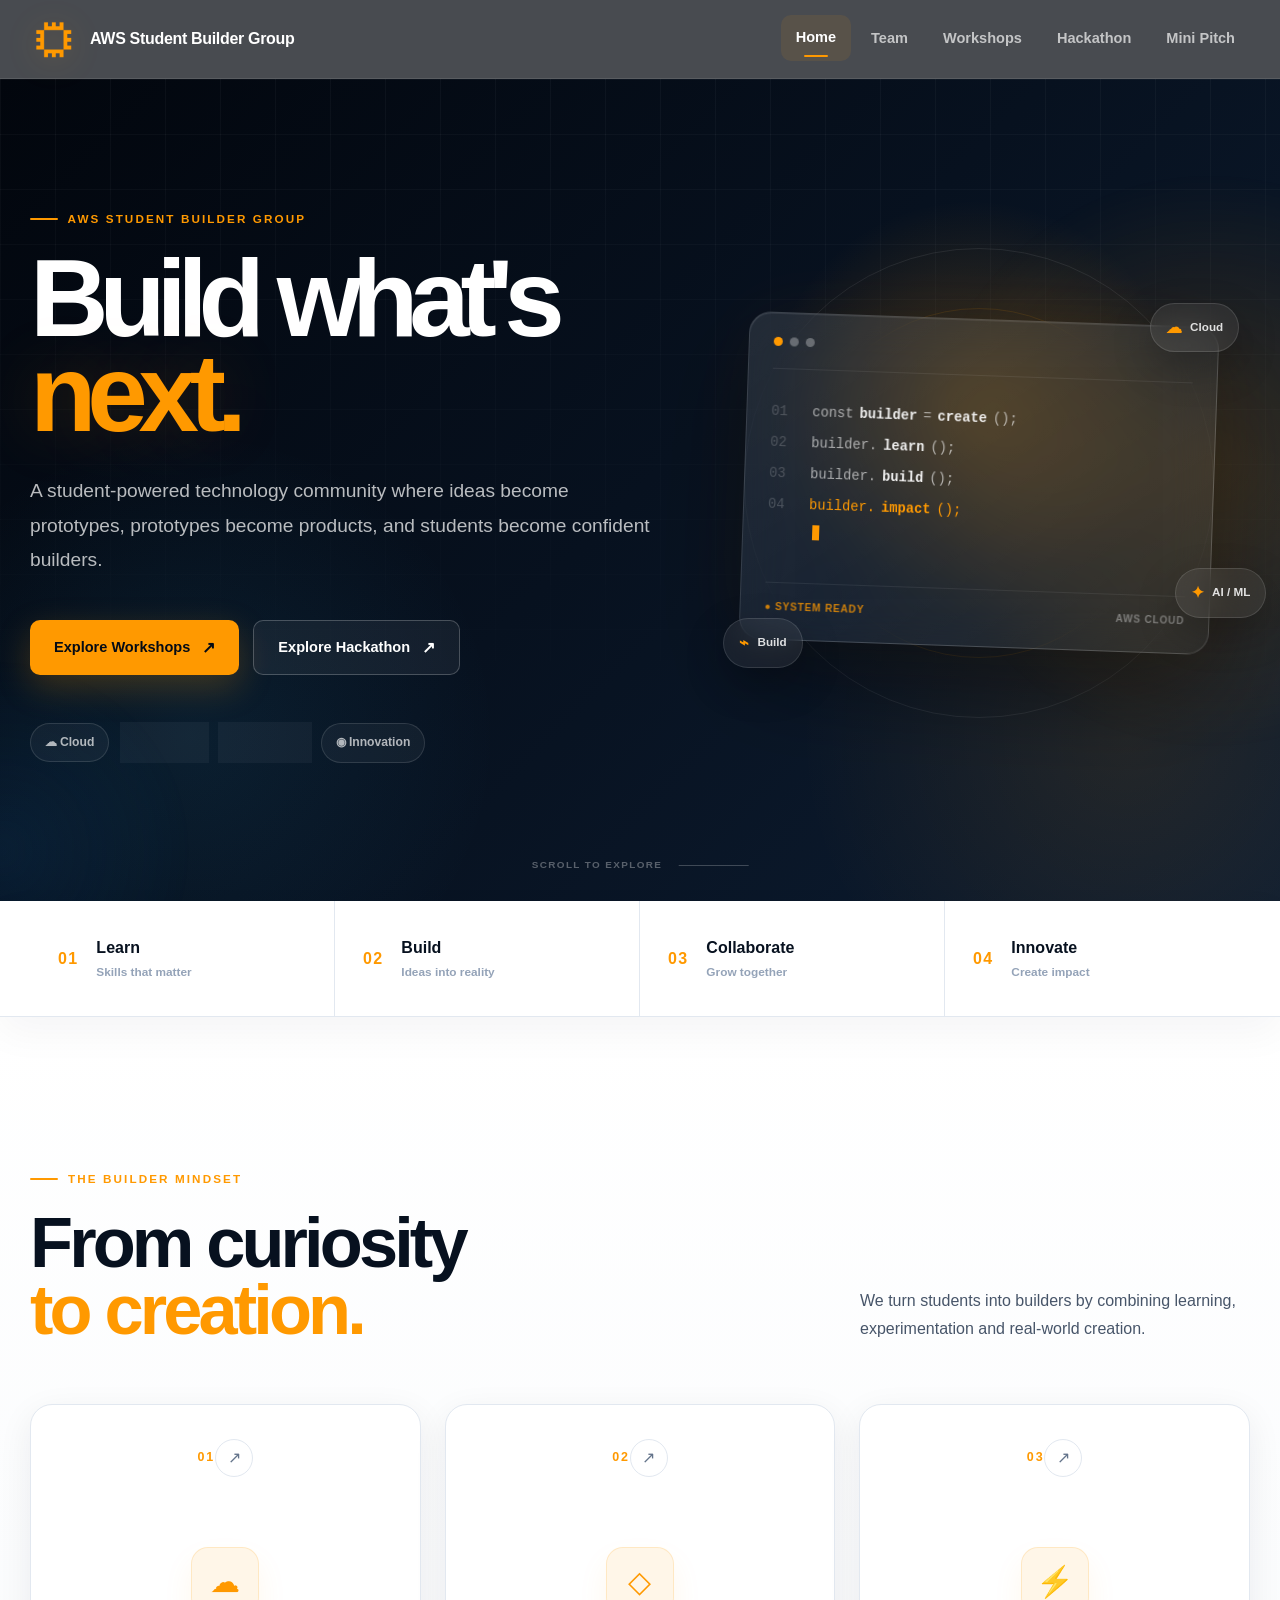
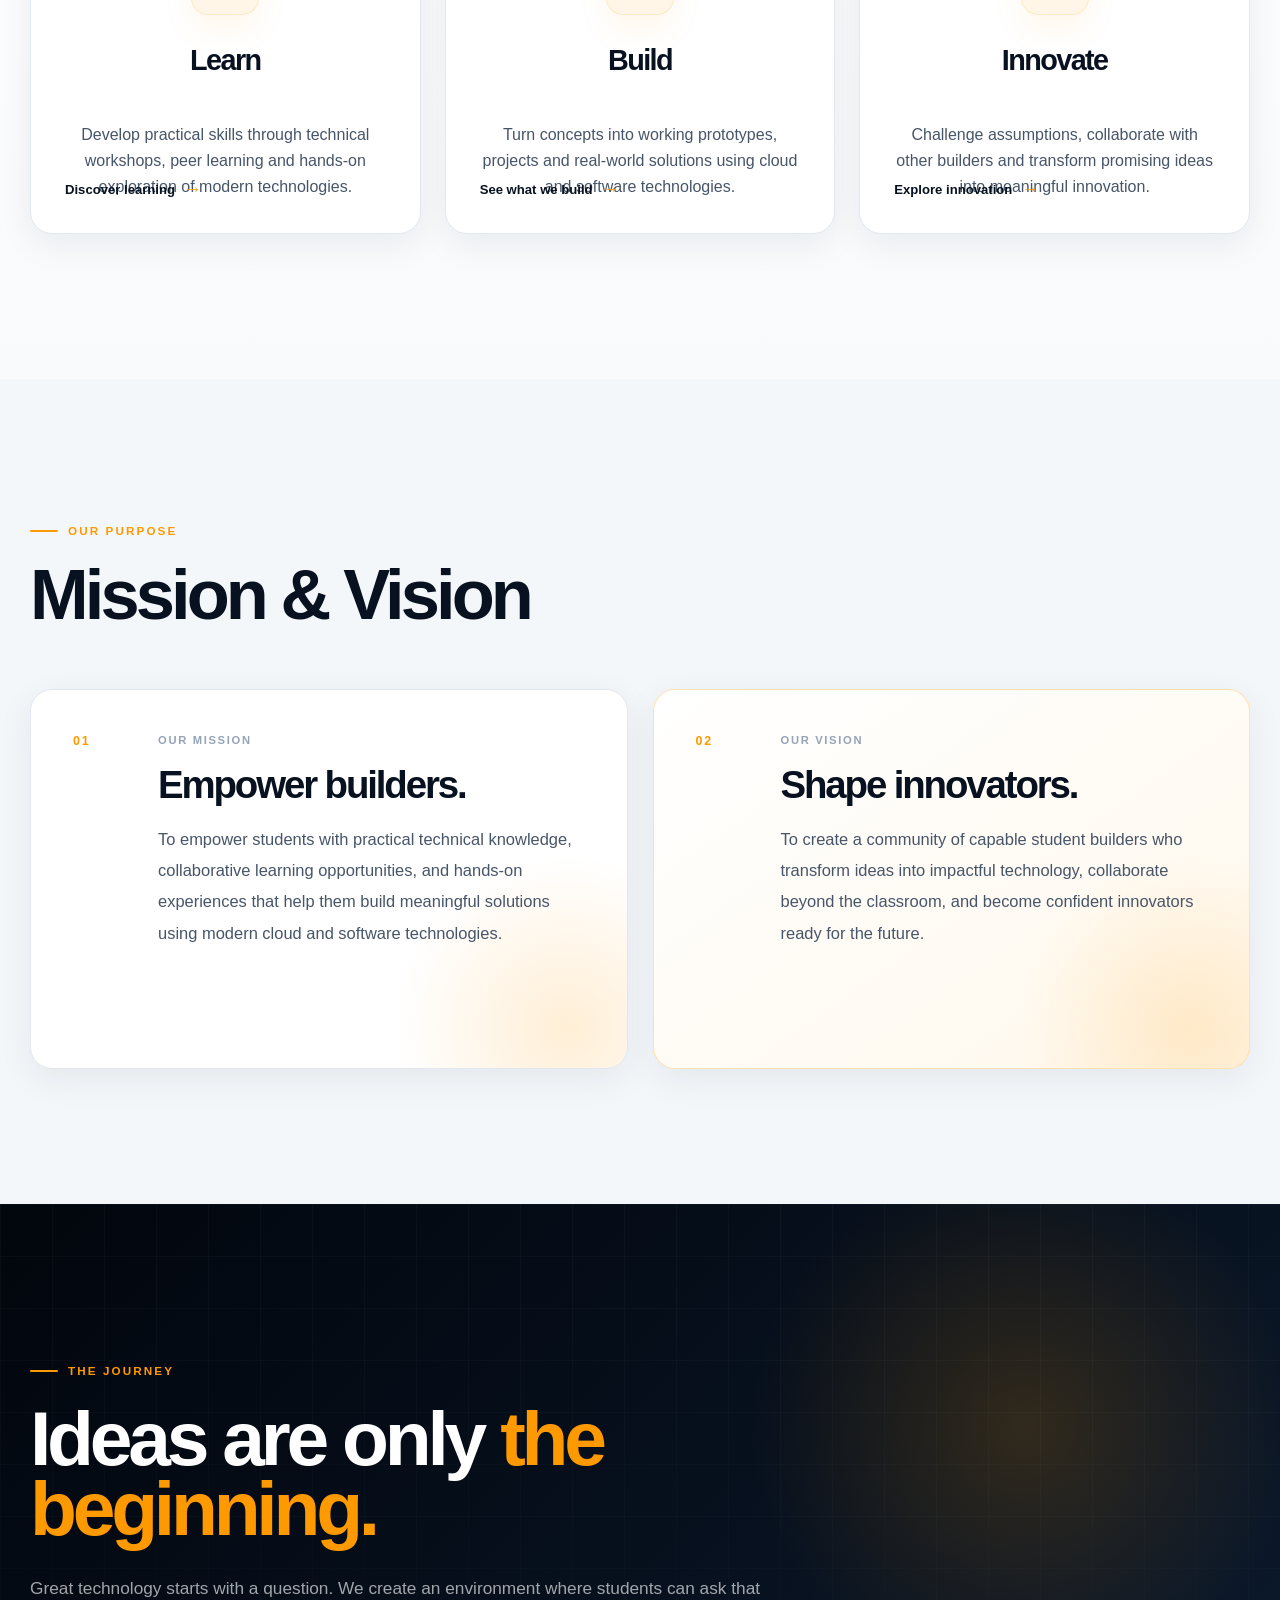
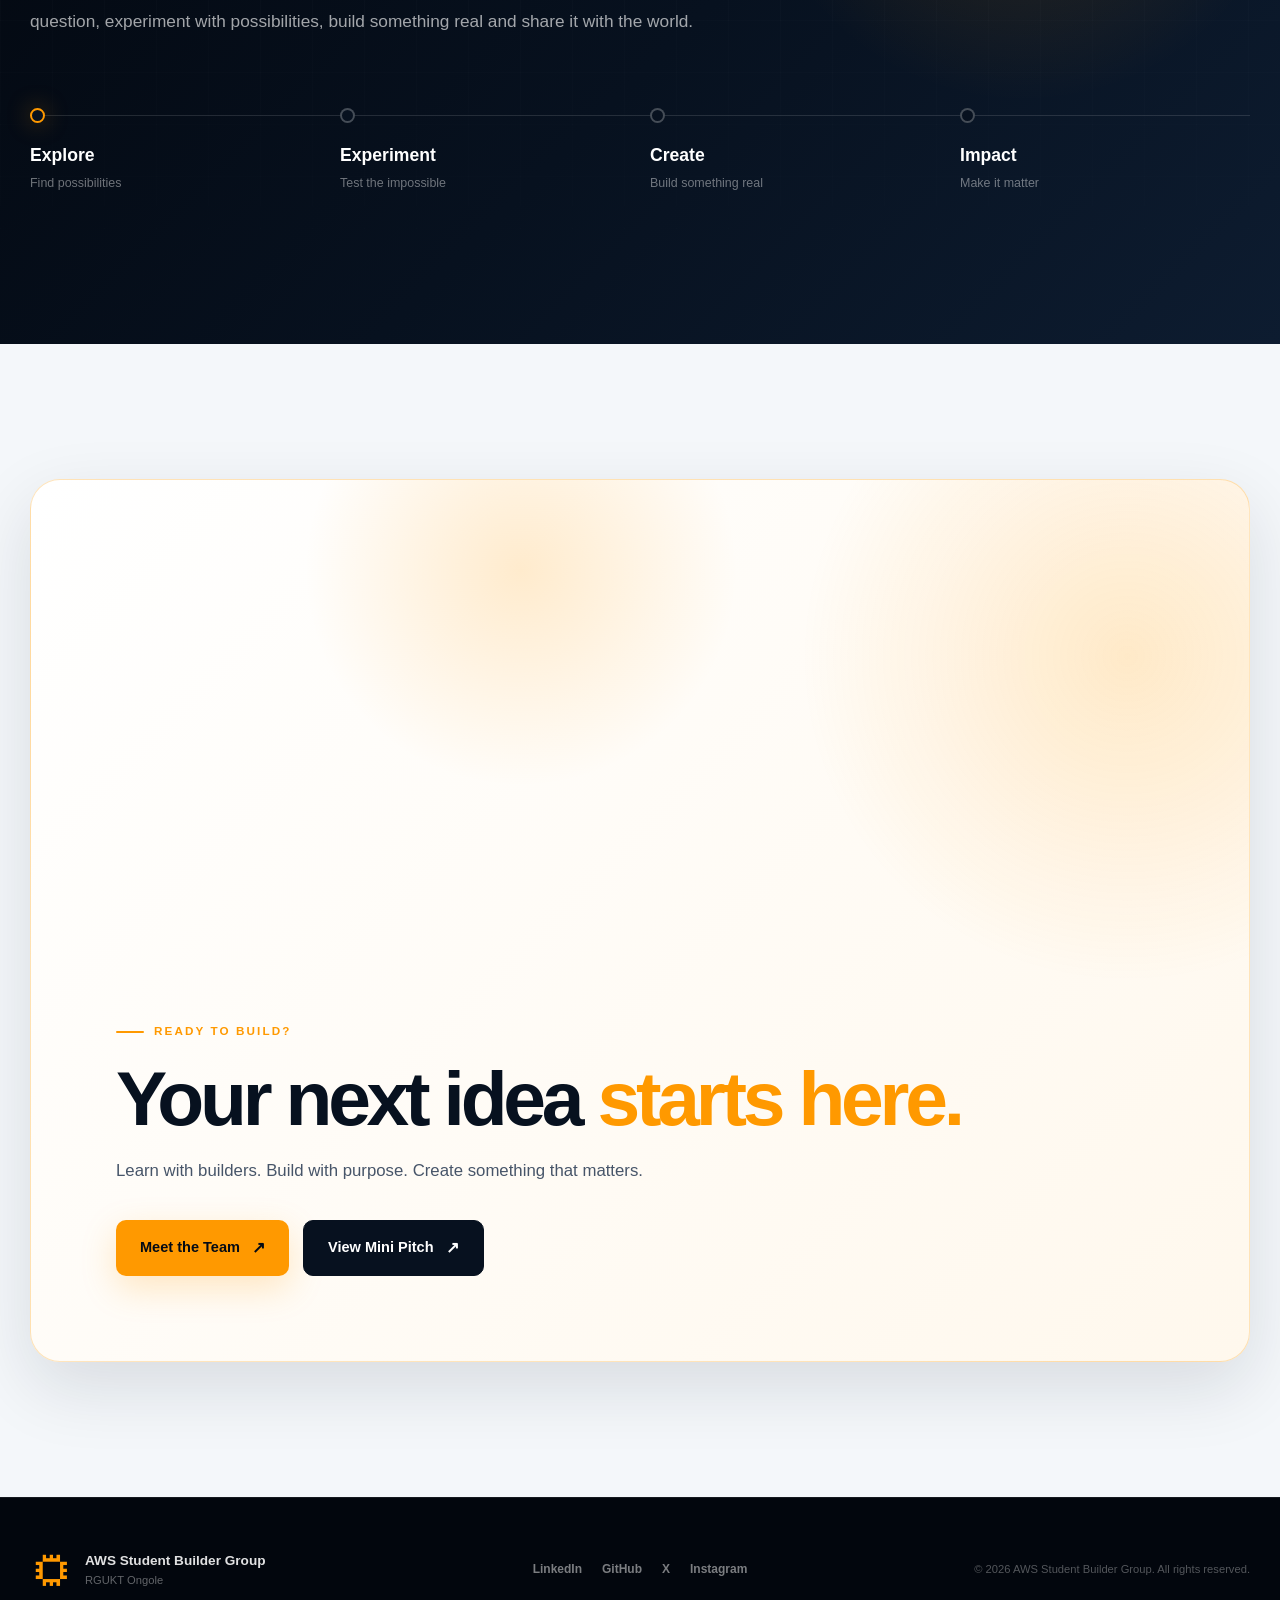
==== commit 5eddd5f9: "website is updated" ====
--- a/index.html
+++ b/index.html
@@ -1,26 +1,24 @@
 <!DOCTYPE html>
 <html lang="en">
-
 <head>
     <meta charset="UTF-8">
-
     <meta name="viewport" content="width=device-width, initial-scale=1.0">
 
     <meta
         name="description"
-        content="AWS Student Builder Group - Learn, build, collaborate and innovate."
+        content="AWS Student Builder Group — a student-driven community building with cloud, AI, software and emerging technologies."
     >
 
-    <title>AWS Student Builder Group | Home</title>
+    <meta name="theme-color" content="#07111f">
+
+    <title>AWS Student Builder Group | Build What's Next</title>
 
     <link rel="stylesheet" href="style.css">
 </head>
 
 <body>
 
-    <!-- =========================
-         HEADER
-    ========================== -->
+    <!-- ================= HEADER ================= -->
 
     <header class="site-header">
 
@@ -67,54 +65,256 @@
     </header>
 
 
-    <!-- =========================
-         MAIN CONTENT
-    ========================== -->
-
     <main>
 
-        <!-- HERO SECTION -->
+        <!-- ================= HERO ================= -->
 
         <section class="hero">
 
+            <div class="hero-grid"></div>
+
+            <div class="hero-glow hero-glow-one"></div>
+            <div class="hero-glow hero-glow-two"></div>
+
+            <div class="page-container hero-container">
+
+                <div class="hero-content">
+
+                    <span class="eyebrow">
+                        AWS STUDENT BUILDER GROUP
+                    </span>
+
+
+                    <h1>
+                        Build what's
+                        <span>next.</span>
+                    </h1>
+
+
+                    <p class="hero-description">
+
+                        A student-powered technology community where
+                        ideas become prototypes, prototypes become
+                        products, and students become confident builders.
+
+                    </p>
+
+
+                    <div class="hero-actions">
+
+                        <a
+                            href="workshops.html"
+                            class="btn btn-primary"
+                        >
+                            Explore Workshops
+                            <span>↗</span>
+                        </a>
+
+
+                        <a
+                            href="hackathon.html"
+                            class="btn btn-secondary"
+                        >
+                            Explore Hackathon
+                            <span>↗</span>
+                        </a>
+
+                    </div>
+
+
+                    <div
+                        class="hero-tech-strip"
+                        aria-label="Technology areas"
+                    >
+
+                        <span>☁ Cloud</span>
+                        <span>⚡ AI / ML</span>
+                        <span>◇ Software</span>
+                        <span>◉ Innovation</span>
+
+                    </div>
+
+                </div>
+
+
+                <!-- CODE VISUAL -->
+
+                <div
+                    class="hero-visual"
+                    aria-hidden="true"
+                >
+
+                    <div class="visual-orbit orbit-one"></div>
+                    <div class="visual-orbit orbit-two"></div>
+
+                    <div class="hero-code-card">
+
+                        <div class="window-top">
+
+                            <span></span>
+                            <span></span>
+                            <span></span>
+
+                        </div>
+
+
+                        <div class="code-content">
+
+                            <div class="code-line muted">
+                                <span class="code-number">01</span>
+                                <span>const</span>
+                                <b>builder</b>
+                                <span>=</span>
+                                <b>create</b><span>();</span>
+                            </div>
+
+
+                            <div class="code-line">
+                                <span class="code-number">02</span>
+                                <span>builder.</span>
+                                <b>learn</b><span>();</span>
+                            </div>
+
+
+                            <div class="code-line">
+                                <span class="code-number">03</span>
+                                <span>builder.</span>
+                                <b>build</b><span>();</span>
+                            </div>
+
+
+                            <div class="code-line orange-line">
+                                <span class="code-number">04</span>
+                                <span>builder.</span>
+                                <b>impact</b><span>();</span>
+                            </div>
+
+
+                            <div class="code-cursor"></div>
+
+                        </div>
+
+
+                        <div class="code-footer">
+
+                            <span>● SYSTEM READY</span>
+
+                            <span>AWS CLOUD</span>
+
+                        </div>
+
+                    </div>
+
+
+                    <div class="floating-badge badge-cloud">
+                        <span>☁</span>
+                        Cloud
+                    </div>
+
+
+                    <div class="floating-badge badge-ai">
+                        <span>✦</span>
+                        AI / ML
+                    </div>
+
+
+                    <div class="floating-badge badge-build">
+                        <span>⌁</span>
+                        Build
+                    </div>
+
+                </div>
+
+            </div>
+
+
+            <div class="hero-bottom">
+
+                <div class="scroll-label">
+                    SCROLL TO EXPLORE
+                </div>
+
+                <div class="scroll-line"></div>
+
+            </div>
+
+        </section>
+
+
+        <!-- ================= COMMUNITY ================= -->
+
+        <section class="community-strip">
+
             <div class="page-container">
 
-                <span class="eyebrow">
-                    AWS STUDENT BUILDER GROUP
-                </span>
-
-
-                <h1>
-                    Learn. Build.
-                    <span>Innovate.</span>
-                </h1>
-
-
-                <p class="hero-description">
-
-                    A student-driven community focused on cloud computing,
-                    software development, artificial intelligence, and
-                    real-world technology projects.
-
-                </p>
-
-
-                <div class="hero-actions">
-
-                    <a
-                        href="workshops.html"
-                        class="btn btn-primary"
-                    >
-                        Explore Workshops
-                    </a>
-
-
-                    <a
-                        href="team.html"
-                        class="btn btn-secondary"
-                    >
-                        Meet the Team
-                    </a>
+                <div class="community-strip-grid">
+
+                    <div class="community-stat">
+
+                        <strong>01</strong>
+
+                        <div>
+                            <span class="stat-title">
+                                Learn
+                            </span>
+
+                            <span class="stat-description">
+                                Skills that matter
+                            </span>
+                        </div>
+
+                    </div>
+
+
+                    <div class="community-stat">
+
+                        <strong>02</strong>
+
+                        <div>
+                            <span class="stat-title">
+                                Build
+                            </span>
+
+                            <span class="stat-description">
+                                Ideas into reality
+                            </span>
+                        </div>
+
+                    </div>
+
+
+                    <div class="community-stat">
+
+                        <strong>03</strong>
+
+                        <div>
+                            <span class="stat-title">
+                                Collaborate
+                            </span>
+
+                            <span class="stat-description">
+                                Grow together
+                            </span>
+                        </div>
+
+                    </div>
+
+
+                    <div class="community-stat">
+
+                        <strong>04</strong>
+
+                        <div>
+                            <span class="stat-title">
+                                Innovate
+                            </span>
+
+                            <span class="stat-description">
+                                Create impact
+                            </span>
+                        </div>
+
+                    </div>
 
                 </div>
 
@@ -123,82 +323,362 @@
         </section>
 
 
-        <!-- =========================
-             MISSION & VISION
-        ========================== -->
+        <!-- ================= WHAT WE DO ================= -->
+
+        <section class="what-we-do">
+
+            <div class="page-container">
+
+                <div class="section-heading reveal">
+
+                    <div>
+
+                        <span class="eyebrow">
+                            THE BUILDER MINDSET
+                        </span>
+
+                        <h2>
+                            From curiosity
+                            <span>to creation.</span>
+                        </h2>
+
+                    </div>
+
+
+                    <p>
+                        We turn students into builders by combining
+                        learning, experimentation and real-world creation.
+                    </p>
+
+                </div>
+
+
+                <div class="builder-grid">
+
+
+                    <!-- LEARN -->
+
+                    <article class="builder-card reveal">
+
+                        <div class="card-top">
+
+                            <span class="builder-number">
+                                01
+                            </span>
+
+                            <span class="builder-arrow">
+                                ↗
+                            </span>
+
+                        </div>
+
+
+                        <div class="builder-icon">
+                            ☁
+                        </div>
+
+
+                        <h3>
+                            Learn
+                        </h3>
+
+
+                        <p>
+                            Develop practical skills through technical
+                            workshops, peer learning and hands-on
+                            exploration of modern technologies.
+                        </p>
+
+
+                        <a
+                            href="workshops.html"
+                            class="card-link"
+                        >
+                            Discover learning
+                            <span>→</span>
+                        </a>
+
+                    </article>
+
+
+                    <!-- BUILD -->
+
+                    <article class="builder-card reveal">
+
+                        <div class="card-top">
+
+                            <span class="builder-number">
+                                02
+                            </span>
+
+                            <span class="builder-arrow">
+                                ↗
+                            </span>
+
+                        </div>
+
+
+                        <div class="builder-icon">
+                            ◇
+                        </div>
+
+
+                        <h3>
+                            Build
+                        </h3>
+
+
+                        <p>
+                            Turn concepts into working prototypes,
+                            projects and real-world solutions using
+                            cloud and software technologies.
+                        </p>
+
+
+                        <a
+                            href="hackathon.html"
+                            class="card-link"
+                        >
+                            See what we build
+                            <span>→</span>
+                        </a>
+
+                    </article>
+
+
+                    <!-- INNOVATE -->
+
+                    <article class="builder-card reveal">
+
+                        <div class="card-top">
+
+                            <span class="builder-number">
+                                03
+                            </span>
+
+                            <span class="builder-arrow">
+                                ↗
+                            </span>
+
+                        </div>
+
+
+                        <div class="builder-icon">
+                            ⚡
+                        </div>
+
+
+                        <h3>
+                            Innovate
+                        </h3>
+
+
+                        <p>
+                            Challenge assumptions, collaborate with
+                            other builders and transform promising
+                            ideas into meaningful innovation.
+                        </p>
+
+
+                        <a
+                            href="minipitch.html"
+                            class="card-link"
+                        >
+                            Explore innovation
+                            <span>→</span>
+                        </a>
+
+                    </article>
+
+                </div>
+
+            </div>
+
+        </section>
+
+
+        <!-- ================= MISSION ================= -->
 
         <section class="mission-section">
 
             <div class="page-container">
 
-                <div class="section-heading">
+                <div class="section-heading reveal">
+
+                    <div>
+
+                        <span class="eyebrow">
+                            OUR PURPOSE
+                        </span>
+
+                        <h2>
+                            Mission &amp; Vision
+                        </h2>
+
+                    </div>
+
+                </div>
+
+
+                <div class="statement-grid">
+
+
+                    <article class="statement-card reveal">
+
+                        <span class="statement-number">
+                            01
+                        </span>
+
+
+                        <div class="statement-content">
+
+                            <span class="statement-label">
+                                OUR MISSION
+                            </span>
+
+                            <h3>
+                                Empower builders.
+                            </h3>
+
+                            <p>
+                                To empower students with practical
+                                technical knowledge, collaborative
+                                learning opportunities, and hands-on
+                                experiences that help them build
+                                meaningful solutions using modern cloud
+                                and software technologies.
+                            </p>
+
+                        </div>
+
+                    </article>
+
+
+                    <article class="statement-card highlighted reveal">
+
+                        <span class="statement-number">
+                            02
+                        </span>
+
+
+                        <div class="statement-content">
+
+                            <span class="statement-label">
+                                OUR VISION
+                            </span>
+
+                            <h3>
+                                Shape innovators.
+                            </h3>
+
+                            <p>
+                                To create a community of capable student
+                                builders who transform ideas into
+                                impactful technology, collaborate beyond
+                                the classroom, and become confident
+                                innovators ready for the future.
+                            </p>
+
+                        </div>
+
+                    </article>
+
+                </div>
+
+            </div>
+
+        </section>
+
+
+        <!-- ================= JOURNEY ================= -->
+
+        <section class="journey-section">
+
+            <div class="journey-background"></div>
+
+            <div class="page-container">
+
+                <div class="journey-content reveal">
 
                     <span class="eyebrow">
-                        OUR PURPOSE
+                        THE JOURNEY
                     </span>
 
+
                     <h2>
-                        Mission &amp; Vision
+                        Ideas are only
+                        <span>the beginning.</span>
                     </h2>
 
-                </div>
-
-
-                <div class="statement-grid">
-
-
-                    <!-- MISSION -->
-
-                    <article class="statement-card">
-
-                        <div class="card-number">
-                            01
-                        </div>
-
-
-                        <h3>
-                            Mission
-                        </h3>
-
-
-                        <p>
-
-                            To empower students with practical technical
-                            knowledge, collaborative learning opportunities,
-                            and hands-on experiences that help them build
-                            meaningful solutions using modern cloud and
-                            software technologies.
-
-                        </p>
-
-                    </article>
-
-
-                    <!-- VISION -->
-
-                    <article class="statement-card highlighted">
-
-                        <div class="card-number">
-                            02
-                        </div>
-
-
-                        <h3>
-                            Vision
-                        </h3>
-
-
-                        <p>
-
-                            To create a community of capable student builders
-                            who transform ideas into impactful technology,
-                            collaborate beyond the classroom, and become
-                            confident innovators ready for the future.
-
-                        </p>
-
-                    </article>
-
+
+                    <p>
+                        Great technology starts with a question.
+                        We create an environment where students can
+                        ask that question, experiment with possibilities,
+                        build something real and share it with the world.
+                    </p>
+
+
+                    <div class="journey-line">
+
+
+                        <div class="journey-step active">
+
+                            <div class="step-marker">
+                                01
+                            </div>
+
+                            <div>
+                                <strong>Explore</strong>
+                                <span>Find possibilities</span>
+                            </div>
+
+                        </div>
+
+
+                        <div class="journey-step">
+
+                            <div class="step-marker">
+                                02
+                            </div>
+
+                            <div>
+                                <strong>Experiment</strong>
+                                <span>Test the impossible</span>
+                            </div>
+
+                        </div>
+
+
+                        <div class="journey-step">
+
+                            <div class="step-marker">
+                                03
+                            </div>
+
+                            <div>
+                                <strong>Create</strong>
+                                <span>Build something real</span>
+                            </div>
+
+                        </div>
+
+
+                        <div class="journey-step">
+
+                            <div class="step-marker">
+                                04
+                            </div>
+
+                            <div>
+                                <strong>Impact</strong>
+                                <span>Make it matter</span>
+                            </div>
+
+                        </div>
+
+
+                    </div>
 
                 </div>
 
@@ -206,79 +686,142 @@
 
         </section>
 
+
+        <!-- ================= CTA ================= -->
+
+        <section class="final-cta">
+
+            <div class="page-container">
+
+                <div class="cta-box reveal">
+
+                    <div class="cta-glow"></div>
+
+
+                    <span class="eyebrow">
+                        READY TO BUILD?
+                    </span>
+
+
+                    <h2>
+                        Your next idea
+                        <span>starts here.</span>
+                    </h2>
+
+
+                    <p>
+                        Learn with builders. Build with purpose.
+                        Create something that matters.
+                    </p>
+
+
+                    <div class="hero-actions">
+
+                        <a
+                            href="team.html"
+                            class="btn btn-primary"
+                        >
+                            Meet the Team
+                            <span>↗</span>
+                        </a>
+
+
+                        <a
+                            href="minipitch.html"
+                            class="btn btn-dark"
+                        >
+                            View Mini Pitch
+                            <span>↗</span>
+                        </a>
+
+                    </div>
+
+                </div>
+
+            </div>
+
+        </section>
+
     </main>
 
 
-    <!-- =========================
-         FOOTER
-    ========================== -->
+    <!-- ================= FOOTER ================= -->
 
     <footer class="site-footer">
 
         <div class="footer-inner">
 
-            <p>
-
-                © <span class="current-year"></span>
-                AWS Student Builder Group. All rights reserved.
-
-            </p>
+            <div class="footer-brand">
+
+                <img
+                    src="assets/aws-logo.png"
+                    alt="AWS"
+                >
+
+                <div>
+                    <strong>
+                        AWS Student Builder Group
+                    </strong>
+
+                    <span>
+                        RGUKT Ongole
+                    </span>
+                </div>
+
+            </div>
 
 
             <div class="social-links">
-
 
                 <a
                     href="https://www.linkedin.com/"
                     target="_blank"
                     rel="noopener noreferrer"
-                    aria-label="LinkedIn"
                 >
                     LinkedIn
                 </a>
-
 
                 <a
                     href="https://github.com/"
                     target="_blank"
                     rel="noopener noreferrer"
-                    aria-label="GitHub"
                 >
                     GitHub
                 </a>
-
 
                 <a
                     href="https://x.com/"
                     target="_blank"
                     rel="noopener noreferrer"
-                    aria-label="X"
                 >
                     X
                 </a>
-
 
                 <a
                     href="https://www.instagram.com/"
                     target="_blank"
                     rel="noopener noreferrer"
-                    aria-label="Instagram"
                 >
                     Instagram
                 </a>
 
-
             </div>
 
+
+            <p class="footer-copy">
+
+                © <span class="current-year"></span>
+                AWS Student Builder Group.
+                All rights reserved.
+
+            </p>
+
         </div>
 
     </footer>
 
 
-    <!-- JavaScript -->
-
     <script src="script.js"></script>
 
 </body>
-
 </html>
--- a/style.css
+++ b/style.css
@@ -1,10 +1,63 @@
 /* =========================================================
    AWS STUDENT BUILDER GROUP
-   Global Styles
-   ========================================================= */
-
-
-/* ---------- RESET ---------- */
+   PREMIUM AWS × APPLE INSPIRED DESIGN
+   ========================================================= */
+
+
+/* =========================================================
+   VARIABLES
+   ========================================================= */
+
+:root {
+
+    --aws-orange: #ff9900;
+    --aws-orange-light: #ffb84d;
+    --aws-orange-dark: #e88a00;
+
+    --navy-950: #02060d;
+    --navy-900: #07111f;
+    --navy-850: #091525;
+    --navy-800: #0b1728;
+    --navy-700: #111f33;
+    --aws-dark: #232f3e;
+
+    --white: #ffffff;
+
+    --gray-50: #f8fafc;
+    --gray-100: #f1f5f9;
+    --gray-200: #e2e8f0;
+    --gray-300: #cbd5e1;
+    --gray-400: #94a3b8;
+    --gray-500: #64748b;
+    --gray-600: #475569;
+
+    --text-dark: #111827;
+
+    --container:
+        min(1220px, calc(100% - 56px));
+
+    --radius-sm: 10px;
+    --radius-md: 16px;
+    --radius-lg: 22px;
+    --radius-xl: 30px;
+
+    --shadow-sm:
+        0 10px 35px rgba(15, 23, 42, .07);
+
+    --shadow-md:
+        0 25px 70px rgba(15, 23, 42, .12);
+
+    --shadow-dark:
+        0 30px 90px rgba(0, 0, 0, .38);
+
+    --transition:
+        350ms cubic-bezier(.2,.8,.2,1);
+}
+
+
+/* =========================================================
+   RESET
+   ========================================================= */
 
 *,
 *::before,
@@ -14,19 +67,16 @@
     padding: 0;
 }
 
-
 html {
     scroll-behavior: smooth;
 }
 
-
 body {
+
     min-height: 100vh;
 
-    background: #ffffff;
-    color: #16191f;
-
     font-family:
+        Inter,
         -apple-system,
         BlinkMacSystemFont,
         "Segoe UI",
@@ -37,1539 +87,3037 @@
 
     line-height: 1.6;
 
-    display: flex;
-    flex-direction: column;
-}
-
+    color: var(--text-dark);
+
+    background: var(--white);
+
+    overflow-x: hidden;
+
+    -webkit-font-smoothing: antialiased;
+}
 
 img {
     display: block;
     max-width: 100%;
 }
 
-
 a {
     color: inherit;
     text-decoration: none;
 }
 
-
 button {
     font: inherit;
 }
 
-
-/* ---------- VARIABLES ---------- */
-
-:root {
-    --aws-orange: #ff9900;
-    --navy: #232f3e;
-    --slate: #16191f;
-
-    --gray-100: #f7f8fa;
-    --gray-200: #eaedef;
-    --gray-400: #87909a;
-    --gray-600: #5f6872;
-
-    --container-width: min(38vw, 720px);
-
-    --radius-small: 8px;
-    --radius-medium: 14px;
-    --radius-large: 20px;
-
-    --shadow:
-        0 12px 35px rgba(35, 47, 62, 0.08);
-
-    --transition:
-        180ms ease;
-}
-
-
-/* ---------- HEADER ---------- */
+::selection {
+    color: var(--navy-950);
+    background: var(--aws-orange);
+}
+
+
+/* =========================================================
+   CONTAINER
+   ========================================================= */
+
+.page-container,
+.header-inner,
+.footer-inner {
+    width: var(--container);
+    margin-inline: auto;
+}
+
+
+/* =========================================================
+   HEADER
+   ========================================================= */
 
 .site-header {
+
+    position: sticky;
+
+    top: 0;
+
+    z-index: 1000;
+
     width: 100%;
 
-    background: #ffffff;
+    background:
+        rgba(2, 6, 13, .72);
 
     border-bottom:
-        1px solid var(--gray-200);
-
-    position: sticky;
-    top: 0;
-    z-index: 1000;
-}
-
+        1px solid rgba(255,255,255,.09);
+
+    backdrop-filter:
+        blur(22px);
+
+    -webkit-backdrop-filter:
+        blur(22px);
+
+    transition:
+        background var(--transition),
+        box-shadow var(--transition);
+}
+
+.site-header.scrolled {
+
+    background:
+        rgba(2, 6, 13, .94);
+
+    box-shadow:
+        0 15px 45px rgba(0,0,0,.25);
+}
 
 .header-inner {
-    width: min(94%, 1400px);
-
-    margin: 0 auto;
-
-    min-height: 76px;
+
+    min-height: 78px;
 
     display: flex;
+
     align-items: center;
+
     justify-content: space-between;
 
-    gap: 24px;
-}
-
+    gap: 30px;
+}
+
+
+/* =========================================================
+   BRAND
+   ========================================================= */
 
 .brand {
+
     display: flex;
+
     align-items: center;
 
-    gap: 12px;
+    gap: 13px;
+
+    color: var(--white);
+
+    font-size: 1rem;
+
+    font-weight: 800;
+
+    letter-spacing: -.02em;
+
+    white-space: nowrap;
+
+    transition:
+        transform var(--transition);
+}
+
+.brand:hover {
+    transform: translateY(-1px);
+}
+
+.brand img {
+
+    width: 47px;
+
+    height: 47px;
+
+    object-fit: contain;
+
+    filter:
+        drop-shadow(
+            0 5px 15px rgba(255,153,0,.18)
+        );
+}
+
+
+/* =========================================================
+   NAVIGATION
+   ========================================================= */
+
+.main-nav {
+
+    display: flex;
+
+    align-items: center;
+
+    gap: 5px;
+}
+
+.main-nav a {
+
+    position: relative;
+
+    padding: 11px 15px;
+
+    color:
+        rgba(255,255,255,.68);
+
+    font-size: .91rem;
 
     font-weight: 700;
-    color: var(--navy);
-
-    white-space: nowrap;
-}
-
-
-.brand img {
-    width: 44px;
-    height: 44px;
-
-    object-fit: contain;
-}
-
-
-.main-nav {
-    display: flex;
-    align-items: center;
-    gap: 4px;
-
-    overflow-x: auto;
-}
-
-
-.main-nav a {
-    padding: 10px 12px;
-
-    font-size: 0.88rem;
-    font-weight: 600;
-
-    color: var(--gray-600);
-
-    border-bottom: 3px solid transparent;
+
+    border-radius: 10px;
 
     transition:
         color var(--transition),
         background var(--transition),
-        border-color var(--transition);
-}
-
-
-.main-nav a:hover {
-    color: var(--navy);
-
-    background:
-        rgba(255, 153, 0, 0.08);
-}
-
-
+        transform var(--transition);
+}
+
+.main-nav a::after {
+
+    content: "";
+
+    position: absolute;
+
+    left: 50%;
+
+    bottom: 4px;
+
+    width: 0;
+
+    height: 2px;
+
+    border-radius: 10px;
+
+    background:
+        var(--aws-orange);
+
+    transform:
+        translateX(-50%);
+
+    transition:
+        width var(--transition);
+}
+
+.main-nav a:hover,
 .main-nav a.active {
-    color: var(--navy);
-
-    border-bottom-color:
-        var(--aws-orange);
-
-    background:
-        rgba(255, 153, 0, 0.08);
-}
-
-
-/* ---------- CONTAINER ---------- */
-
-.page-container {
-    width: var(--container-width);
-
-    min-width: 320px;
-
-    margin-left: auto;
-    margin-right: auto;
-}
-
-
-/* ---------- TYPOGRAPHY ---------- */
+
+    color: var(--white);
+
+    background:
+        rgba(255,153,0,.09);
+
+    transform:
+        translateY(-1px);
+}
+
+.main-nav a:hover::after,
+.main-nav a.active::after {
+    width: 24px;
+}
+
+
+/* =========================================================
+   TYPOGRAPHY
+   ========================================================= */
 
 h1,
 h2,
 h3,
 h4 {
-    color: var(--navy);
-
-    line-height: 1.2;
-
-    letter-spacing: -0.025em;
-}
-
-
-h1 {
-    font-size: clamp(2.2rem, 4vw, 4.2rem);
-}
-
-
-h2 {
-    font-size: clamp(1.8rem, 3vw, 2.8rem);
-}
-
-
-h3 {
-    font-size: 1.25rem;
-}
-
+
+    color: var(--navy-900);
+
+    line-height: 1.08;
+
+    letter-spacing: -.055em;
+}
 
 p {
     color: var(--gray-600);
 }
 
-
 .eyebrow {
+
+    display: inline-flex;
+
+    align-items: center;
+
+    gap: 10px;
+
+    margin-bottom: 22px;
+
+    color:
+        var(--aws-orange);
+
+    font-size: .73rem;
+
+    font-weight: 900;
+
+    letter-spacing: .18em;
+}
+
+.eyebrow::before {
+
+    content: "";
+
+    width: 28px;
+
+    height: 2px;
+
+    background:
+        var(--aws-orange);
+
+    border-radius: 20px;
+}
+
+
+/* =========================================================
+   HERO
+   ========================================================= */
+
+.hero {
+
+    position: relative;
+
+    min-height:
+        calc(100svh - 78px);
+
+    display: flex;
+
+    align-items: center;
+
+    overflow: hidden;
+
+    padding:
+        110px 0 125px;
+
+    color: var(--white);
+
+    background:
+
+        radial-gradient(
+            circle at 76% 40%,
+            rgba(255,153,0,.24),
+            transparent 19%
+        ),
+
+        radial-gradient(
+            circle at 88% 80%,
+            rgba(255,153,0,.10),
+            transparent 25%
+        ),
+
+        radial-gradient(
+            circle at 15% 80%,
+            rgba(56,189,248,.09),
+            transparent 24%
+        ),
+
+        linear-gradient(
+            135deg,
+            #02060d 0%,
+            #07111f 50%,
+            #0d1d32 100%
+        );
+}
+
+
+/* GRID */
+
+.hero-grid {
+
+    position: absolute;
+
+    inset: 0;
+
+    background-image:
+
+        linear-gradient(
+            rgba(255,255,255,.035) 1px,
+            transparent 1px
+        ),
+
+        linear-gradient(
+            90deg,
+            rgba(255,255,255,.035) 1px,
+            transparent 1px
+        );
+
+    background-size: 55px 55px;
+
+    mask-image:
+        linear-gradient(
+            to bottom,
+            black 0%,
+            transparent 85%
+        );
+
+    pointer-events: none;
+}
+
+
+/* GLOWS */
+
+.hero-glow {
+
+    position: absolute;
+
+    border-radius: 50%;
+
+    pointer-events: none;
+
+    filter: blur(3px);
+
+    animation:
+        glowFloat 7s ease-in-out infinite alternate;
+}
+
+.hero-glow-one {
+
+    width: 600px;
+
+    height: 600px;
+
+    right: -230px;
+
+    top: 10%;
+
+    background:
+        radial-gradient(
+            circle,
+            rgba(255,153,0,.18),
+            transparent 68%
+        );
+}
+
+.hero-glow-two {
+
+    width: 400px;
+
+    height: 400px;
+
+    left: -200px;
+
+    bottom: -150px;
+
+    background:
+        radial-gradient(
+            circle,
+            rgba(30,136,229,.10),
+            transparent 68%
+        );
+
+    animation-delay: 2s;
+}
+
+@keyframes glowFloat {
+
+    from {
+        transform: scale(.94);
+    }
+
+    to {
+        transform: scale(1.08);
+    }
+}
+
+
+/* HERO CONTAINER */
+
+.hero-container {
+
+    position: relative;
+
+    z-index: 5;
+
+    display: grid;
+
+    grid-template-columns:
+        minmax(0, 1.08fr)
+        minmax(400px, .92fr);
+
+    align-items: center;
+
+    gap: 40px;
+}
+
+
+/* HERO CONTENT */
+
+.hero-content {
+    position: relative;
+    z-index: 10;
+}
+
+.hero .eyebrow {
+
+    animation:
+        fadeUp .8s ease both;
+}
+
+.hero h1 {
+
+    max-width: 850px;
+
+    margin-bottom: 32px;
+
+    color: var(--white);
+
+    font-size:
+        clamp(4.3rem, 8.5vw, 8.5rem);
+
+    line-height: .88;
+
+    letter-spacing: -.085em;
+
+    animation:
+        fadeUp .8s .08s ease both;
+}
+
+.hero h1 span {
+
+    color:
+        var(--aws-orange);
+
+    text-shadow:
+        0 0 70px rgba(255,153,0,.20);
+}
+
+.hero-description {
+
+    max-width: 710px;
+
+    margin-bottom: 42px;
+
+    color:
+        rgba(255,255,255,.72);
+
+    font-size:
+        clamp(1.08rem, 1.5vw, 1.25rem);
+
+    line-height: 1.8;
+
+    animation:
+        fadeUp .8s .18s ease both;
+}
+
+
+/* =========================================================
+   BUTTONS
+   ========================================================= */
+
+.hero-actions {
+
+    display: flex;
+
+    flex-wrap: wrap;
+
+    gap: 14px;
+
+    animation:
+        fadeUp .8s .28s ease both;
+}
+
+.btn {
+
+    display: inline-flex;
+
+    align-items: center;
+
+    justify-content: center;
+
+    gap: 12px;
+
+    min-height: 55px;
+
+    padding:
+        14px 24px;
+
+    border-radius: 10px;
+
+    font-size: .91rem;
+
+    font-weight: 850;
+
+    transition:
+        transform var(--transition),
+        box-shadow var(--transition),
+        background var(--transition),
+        border-color var(--transition);
+}
+
+.btn span {
+    font-size: 1rem;
+}
+
+.btn:hover {
+    transform: translateY(-3px);
+}
+
+.btn-primary {
+
+    color:
+        #050b14;
+
+    background:
+        var(--aws-orange);
+
+    box-shadow:
+        0 12px 35px
+        rgba(255,153,0,.22);
+}
+
+.btn-primary:hover {
+
+    background:
+        var(--aws-orange-light);
+
+    box-shadow:
+        0 20px 55px
+        rgba(255,153,0,.34);
+}
+
+.btn-secondary {
+
+    color: var(--white);
+
+    border:
+        1px solid rgba(255,255,255,.22);
+
+    background:
+        rgba(255,255,255,.055);
+
+    backdrop-filter:
+        blur(12px);
+}
+
+.btn-secondary:hover {
+
+    border-color:
+        rgba(255,153,0,.65);
+
+    background:
+        rgba(255,153,0,.08);
+}
+
+.btn-dark {
+
+    color: var(--white);
+
+    background:
+        var(--navy-900);
+
+    border:
+        1px solid var(--navy-900);
+}
+
+.btn-dark:hover {
+
+    background:
+        var(--navy-800);
+
+    box-shadow:
+        0 15px 35px rgba(0,0,0,.16);
+}
+
+
+/* =========================================================
+   TECHNOLOGY STRIP
+   ========================================================= */
+
+.hero-tech-strip {
+
+    display: flex;
+
+    flex-wrap: wrap;
+
+    gap: 10px;
+
+    margin-top: 48px;
+
+    animation:
+        fadeUp .8s .38s ease both;
+}
+
+.hero-tech-strip span {
+
+    padding:
+        9px 14px;
+
+    color:
+        rgba(255,255,255,.68);
+
+    border:
+        1px solid rgba(255,255,255,.12);
+
+    border-radius: 50px;
+
+    background:
+        rgba(255,255,255,.045);
+
+    backdrop-filter:
+        blur(10px);
+
+    font-size: .76rem;
+
+    font-weight: 750;
+
+    transition:
+        transform var(--transition),
+        border-color var(--transition),
+        background var(--transition),
+        color var(--transition);
+}
+
+.hero-tech-strip span:hover {
+
+    color: var(--white);
+
+    border-color:
+        rgba(255,153,0,.55);
+
+    background:
+        rgba(255,153,0,.08);
+
+    transform:
+        translateY(-3px);
+}
+
+
+/* =========================================================
+   HERO VISUAL
+   ========================================================= */
+
+.hero-visual {
+
+    position: relative;
+
+    min-height: 500px;
+
+    display: flex;
+
+    align-items: center;
+
+    justify-content: center;
+}
+
+
+/* ORBITS */
+
+.visual-orbit {
+
+    position: absolute;
+
+    border: 1px solid
+        rgba(255,255,255,.08);
+
+    border-radius: 50%;
+
+    pointer-events: none;
+}
+
+.orbit-one {
+
+    width: 470px;
+
+    height: 470px;
+
+    animation:
+        orbitSpin 22s linear infinite;
+}
+
+.orbit-two {
+
+    width: 350px;
+
+    height: 350px;
+
+    border-color:
+        rgba(255,153,0,.12);
+
+    animation:
+        orbitSpinReverse 16s linear infinite;
+}
+
+@keyframes orbitSpin {
+
+    from {
+        transform: rotate(0deg);
+    }
+
+    to {
+        transform: rotate(360deg);
+    }
+}
+
+@keyframes orbitSpinReverse {
+
+    from {
+        transform: rotate(360deg);
+    }
+
+    to {
+        transform: rotate(0deg);
+    }
+}
+
+
+/* CODE CARD */
+
+.hero-code-card {
+
+    position: relative;
+
+    z-index: 5;
+
+    width: min(470px, 100%);
+
+    min-height: 320px;
+
+    padding: 24px;
+
+    border:
+        1px solid rgba(255,255,255,.15);
+
+    border-radius: 22px;
+
+    background:
+        linear-gradient(
+            145deg,
+            rgba(255,255,255,.105),
+            rgba(255,255,255,.025)
+        );
+
+    backdrop-filter:
+        blur(24px);
+
+    -webkit-backdrop-filter:
+        blur(24px);
+
+    box-shadow:
+
+        0 40px 100px
+        rgba(0,0,0,.45),
+
+        inset 0 1px 0
+        rgba(255,255,255,.08),
+
+        0 0 80px
+        rgba(255,153,0,.06);
+
+    transform:
+        rotate(2deg);
+
+    animation:
+        cardFloat 6s ease-in-out infinite;
+}
+
+@keyframes cardFloat {
+
+    0%,
+    100% {
+        transform:
+            translateY(0)
+            rotate(2deg);
+    }
+
+    50% {
+        transform:
+            translateY(-13px)
+            rotate(2deg);
+    }
+}
+
+
+/* WINDOW */
+
+.window-top {
+
+    display: flex;
+
+    gap: 7px;
+
+    padding-bottom: 22px;
+
+    border-bottom:
+        1px solid rgba(255,255,255,.07);
+}
+
+.window-top span {
+
+    width: 9px;
+
+    height: 9px;
+
+    border-radius: 50%;
+
+    background:
+        rgba(255,255,255,.3);
+}
+
+.window-top span:first-child {
+    background: var(--aws-orange);
+}
+
+
+/* CODE */
+
+.code-content {
+
+    padding-top: 28px;
+
+    font-family:
+        "SFMono-Regular",
+        Consolas,
+        "Liberation Mono",
+        monospace;
+
+    font-size: .86rem;
+
+    line-height: 2.25;
+}
+
+.code-line {
+
+    display: flex;
+
+    align-items: center;
+
+    gap: 6px;
+
+    white-space: nowrap;
+
+    color:
+        rgba(255,255,255,.62);
+}
+
+.code-number {
+
+    width: 25px;
+
+    margin-right: 10px;
+
+    color:
+        rgba(255,255,255,.20);
+}
+
+.code-line b {
+
+    color:
+        rgba(255,255,255,.92);
+}
+
+.code-line.orange-line {
+
+    color:
+        var(--aws-orange);
+}
+
+.code-line.orange-line b {
+
+    color:
+        var(--aws-orange);
+}
+
+.code-cursor {
+
     display: inline-block;
 
-    margin-bottom: 14px;
-
-    color: var(--aws-orange);
-
-    font-size: 0.72rem;
+    width: 7px;
+
+    height: 15px;
+
+    margin-left: 45px;
+
+    background:
+        var(--aws-orange);
+
+    animation:
+        cursorBlink 1s steps(2) infinite;
+}
+
+@keyframes cursorBlink {
+
+    50% {
+        opacity: 0;
+    }
+}
+
+
+/* CODE FOOTER */
+
+.code-footer {
+
+    display: flex;
+
+    justify-content: space-between;
+
+    margin-top: 30px;
+
+    padding-top: 16px;
+
+    border-top:
+        1px solid rgba(255,255,255,.07);
+
+    color:
+        rgba(255,255,255,.38);
+
+    font-size: .63rem;
+
     font-weight: 800;
 
-    letter-spacing: 0.13em;
-}
-
-
-.section-heading {
-    margin-bottom: 32px;
-}
-
-
-.section-heading h2 {
-    margin-bottom: 4px;
-}
-
-
-/* ---------- HERO ---------- */
-
-.hero {
-    min-height: 70vh;
+    letter-spacing: .08em;
+}
+
+.code-footer span:first-child {
+    color:
+        rgba(255,153,0,.8);
+}
+
+
+/* FLOATING BADGES */
+
+.floating-badge {
+
+    position: absolute;
+
+    z-index: 8;
 
     display: flex;
+
     align-items: center;
 
+    gap: 8px;
+
     padding:
-        80px 0;
-}
-
-
-.hero h1 {
-    margin-bottom: 22px;
-}
-
-
-.hero h1 span {
-    display: block;
-
-    color: var(--aws-orange);
-}
-
-
-.hero-description {
-    max-width: 620px;
-
-    margin-bottom: 30px;
-
-    font-size: 1.05rem;
-}
-
-
-.hero-actions {
+        11px 15px;
+
+    color:
+        rgba(255,255,255,.85);
+
+    border:
+        1px solid rgba(255,255,255,.12);
+
+    border-radius: 50px;
+
+    background:
+        rgba(255,255,255,.065);
+
+    backdrop-filter:
+        blur(15px);
+
+    box-shadow:
+        0 15px 40px rgba(0,0,0,.22);
+
+    font-size: .73rem;
+
+    font-weight: 800;
+
+    animation:
+        badgeFloat 5s ease-in-out infinite;
+}
+
+.floating-badge span {
+
+    color:
+        var(--aws-orange);
+
+    font-size: 1rem;
+}
+
+.badge-cloud {
+
+    top: 14%;
+
+    right: 2%;
+}
+
+.badge-ai {
+
+    right: -3%;
+
+    bottom: 23%;
+
+    animation-delay: 1s;
+}
+
+.badge-build {
+
+    left: 3%;
+
+    bottom: 13%;
+
+    animation-delay: 2s;
+}
+
+@keyframes badgeFloat {
+
+    0%,
+    100% {
+        transform: translateY(0);
+    }
+
+    50% {
+        transform: translateY(-9px);
+    }
+}
+
+
+/* HERO BOTTOM */
+
+.hero-bottom {
+
+    position: absolute;
+
+    left: 50%;
+
+    bottom: 28px;
+
+    z-index: 5;
+
     display: flex;
 
-    flex-wrap: wrap;
-
-    gap: 12px;
-}
-
-
-/* ---------- INNER PAGE HERO ---------- */
-
-.page-hero {
+    align-items: center;
+
+    gap: 16px;
+
+    color:
+        rgba(255,255,255,.32);
+
+    font-size: .62rem;
+
+    font-weight: 800;
+
+    letter-spacing: .14em;
+
+    transform:
+        translateX(-50%);
+}
+
+.scroll-line {
+
+    width: 70px;
+
+    height: 1px;
+
+    background:
+        rgba(255,255,255,.22);
+}
+
+
+/* =========================================================
+   COMMUNITY STRIP
+   ========================================================= */
+
+.community-strip {
+
+    position: relative;
+
+    z-index: 10;
+
+    border-bottom:
+        1px solid var(--gray-200);
+
+    background:
+        var(--white);
+
+    box-shadow:
+        0 15px 40px rgba(15,23,42,.045);
+}
+
+.community-strip-grid {
+
+    display: grid;
+
+    grid-template-columns:
+        repeat(4, 1fr);
+}
+
+.community-stat {
+
+    display: flex;
+
+    align-items: center;
+
+    gap: 18px;
+
+    min-height: 115px;
+
     padding:
-        90px 0 65px;
+        25px 28px;
+
+    border-right:
+        1px solid var(--gray-200);
+}
+
+.community-stat:last-child {
+    border-right: 0;
+}
+
+.community-stat strong {
+
+    color:
+        var(--aws-orange);
+
+    font-size: 1rem;
+
+    font-weight: 900;
+
+    letter-spacing: .08em;
+}
+
+.community-stat > div {
+
+    display: flex;
+
+    flex-direction: column;
+
+    gap: 2px;
+}
+
+.stat-title {
+
+    color:
+        var(--navy-900);
+
+    font-size: 1rem;
+
+    font-weight: 850;
+}
+
+.stat-description {
+
+    color:
+        var(--gray-400);
+
+    font-size: .74rem;
+
+    font-weight: 600;
+}
+
+
+/* =========================================================
+   SECTIONS
+   ========================================================= */
+
+.what-we-do {
+
+    padding:
+        145px 0;
 
     background:
         linear-gradient(
             180deg,
             #ffffff 0%,
-            #f7f8fa 100%
+            #f8fafc 100%
         );
 }
 
-
-.page-hero h1 {
-    margin-bottom: 18px;
-}
-
-
-.page-hero p {
+.section-heading {
+
+    display: flex;
+
+    align-items: end;
+
+    justify-content: space-between;
+
+    gap: 50px;
+
+    margin-bottom: 60px;
+}
+
+.section-heading h2 {
+
+    max-width: 800px;
+
+    font-size:
+        clamp(2.9rem, 5.5vw, 5.3rem);
+
+    line-height: .95;
+}
+
+.section-heading h2 span {
+
+    display: block;
+
+    color:
+        var(--aws-orange);
+}
+
+.section-heading > p {
+
+    max-width: 390px;
+
     font-size: 1rem;
-}
-
-
-/* ---------- BUTTONS ---------- */
-
-.btn {
-    display: inline-flex;
-
-    align-items: center;
-    justify-content: center;
-
-    min-height: 44px;
-
-    padding:
-        10px 18px;
+
+    line-height: 1.8;
+}
+
+
+/* =========================================================
+   BUILDER CARDS
+   ========================================================= */
+
+.builder-grid {
+
+    display: grid;
+
+    grid-template-columns:
+        repeat(3, 1fr);
+
+    gap: 24px;
+}
+
+.builder-card {
+
+    position: relative;
+
+    min-height: 455px;
+
+    padding: 34px;
+
+    overflow: hidden;
+
+    border:
+        1px solid var(--gray-200);
 
     border-radius:
-        var(--radius-small);
-
-    font-size: 0.9rem;
-    font-weight: 700;
+        var(--radius-lg);
+
+    background:
+        #ffffff;
+
+    box-shadow:
+        var(--shadow-sm);
 
     transition:
         transform var(--transition),
         box-shadow var(--transition),
-        background var(--transition);
-}
-
-
-.btn:hover {
-    transform: translateY(-2px);
-}
-
-
-.btn-primary {
-    color: #ffffff;
-
-    background:
-        var(--navy);
+        border-color var(--transition);
+}
+
+.builder-card::before {
+
+    content: "";
+
+    position: absolute;
+
+    inset: 0;
+
+    background:
+        radial-gradient(
+            circle at 100% 100%,
+            rgba(255,153,0,.15),
+            transparent 35%
+        );
+
+    opacity: 0;
+
+    transition:
+        opacity var(--transition);
+}
+
+.builder-card::after {
+
+    content: "";
+
+    position: absolute;
+
+    top: 0;
+
+    left: 0;
+
+    width: 100%;
+
+    height: 3px;
+
+    background:
+        linear-gradient(
+            90deg,
+            var(--aws-orange),
+            transparent
+        );
+
+    transform:
+        scaleX(0);
+
+    transform-origin: left;
+
+    transition:
+        transform var(--transition);
+}
+
+.builder-card:hover {
+
+    transform:
+        translateY(-10px);
+
+    border-color:
+        rgba(255,153,0,.35);
 
     box-shadow:
-        0 7px 18px rgba(35, 47, 62, 0.15);
-}
-
-
-.btn-primary:hover {
-    background:
-        #17212c;
-}
-
-
-.btn-secondary {
-    color: var(--navy);
+        0 30px 70px
+        rgba(15,23,42,.13);
+}
+
+.builder-card:hover::before {
+    opacity: 1;
+}
+
+.builder-card:hover::after {
+    transform: scaleX(1);
+}
+
+.card-top {
+
+    position: relative;
+
+    z-index: 2;
+
+    display: flex;
+
+    align-items: center;
+
+    justify-content: space-between;
+}
+
+.builder-number {
+
+    color:
+        var(--aws-orange);
+
+    font-size: .78rem;
+
+    font-weight: 900;
+
+    letter-spacing: .15em;
+}
+
+.builder-arrow {
+
+    width: 38px;
+
+    height: 38px;
+
+    display: flex;
+
+    align-items: center;
+
+    justify-content: center;
 
     border:
         1px solid var(--gray-200);
 
-    background: #ffffff;
-}
-
-
-.btn-secondary:hover {
+    border-radius: 50%;
+
+    color:
+        var(--gray-500);
+
+    transition:
+        background var(--transition),
+        color var(--transition),
+        border-color var(--transition),
+        transform var(--transition);
+}
+
+.builder-card:hover .builder-arrow {
+
+    color:
+        var(--navy-950);
+
     border-color:
         var(--aws-orange);
-}
-
-
-/* ---------- MISSION ---------- */
+
+    background:
+        var(--aws-orange);
+
+    transform:
+        rotate(45deg);
+}
+
+.builder-icon {
+
+    position: relative;
+
+    z-index: 2;
+
+    width: 68px;
+
+    height: 68px;
+
+    display: flex;
+
+    align-items: center;
+
+    justify-content: center;
+
+    margin:
+        70px 0 28px;
+
+    color:
+        var(--aws-orange);
+
+    border:
+        1px solid rgba(255,153,0,.16);
+
+    border-radius: 17px;
+
+    background:
+        rgba(255,153,0,.09);
+
+    box-shadow:
+        0 15px 30px
+        rgba(255,153,0,.08);
+
+    font-size: 1.9rem;
+
+    transition:
+        transform var(--transition);
+}
+
+.builder-card:hover .builder-icon {
+
+    transform:
+        translateY(-4px)
+        rotate(-5deg)
+        scale(1.08);
+}
+
+.builder-card h3 {
+
+    position: relative;
+
+    z-index: 2;
+
+    margin-bottom: 14px;
+
+    font-size: 1.8rem;
+}
+
+.builder-card p {
+
+    position: relative;
+
+    z-index: 2;
+
+    max-width: 420px;
+
+    font-size: 1rem;
+
+    line-height: 1.8;
+}
+
+.card-link {
+
+    position: absolute;
+
+    left: 34px;
+
+    bottom: 30px;
+
+    z-index: 3;
+
+    display: flex;
+
+    align-items: center;
+
+    gap: 9px;
+
+    color:
+        var(--navy-900);
+
+    font-size: .82rem;
+
+    font-weight: 900;
+
+    transition:
+        color var(--transition),
+        gap var(--transition);
+}
+
+.card-link span {
+    color:
+        var(--aws-orange);
+
+    font-size: 1.1rem;
+}
+
+.card-link:hover {
+
+    color:
+        var(--aws-orange);
+
+    gap: 14px;
+}
+
+
+/* =========================================================
+   MISSION
+   ========================================================= */
 
 .mission-section {
+
     padding:
-        80px 0;
-}
-
+        135px 0;
+
+    background:
+        #f4f7fa;
+}
 
 .statement-grid {
+
     display: grid;
 
     grid-template-columns:
         repeat(2, 1fr);
 
-    gap: 18px;
-}
-
+    gap: 25px;
+}
 
 .statement-card {
+
     position: relative;
 
-    padding: 30px;
-
-    background: #ffffff;
+    min-height: 380px;
+
+    display: grid;
+
+    grid-template-columns: 60px 1fr;
+
+    gap: 25px;
+
+    padding: 42px;
+
+    overflow: hidden;
 
     border:
         1px solid var(--gray-200);
 
     border-radius:
-        var(--radius-medium);
+        var(--radius-lg);
+
+    background:
+        var(--white);
 
     box-shadow:
-        var(--shadow);
-}
-
-
-.statement-card.highlighted {
-    border-top:
-        4px solid var(--aws-orange);
-}
-
-
-.statement-card h3 {
-    margin-bottom: 12px;
-}
-
-
-.card-number {
-    margin-bottom: 25px;
-
-    color: var(--aws-orange);
-
-    font-size: 0.75rem;
-    font-weight: 800;
-
-    letter-spacing: 0.1em;
-}
-
-
-/* ---------- TEAM ---------- */
-
-.leader-section,
-.team-section,
-.workshops-section,
-.hackathon-overview,
-.winners-section,
-.media-section,
-.pitch-overview,
-.feedback-section,
-.gallery-section {
-    padding:
-        70px 0;
-}
-
-
-.leader-card {
-    display: grid;
-
-    grid-template-columns:
-        0.9fr 1.1fr;
-
-    gap: 28px;
-
-    padding: 20px;
-
-    border:
-        1px solid var(--gray-200);
-
-    border-radius:
-        var(--radius-large);
-
-    box-shadow:
-        var(--shadow);
-
-    background: #ffffff;
-}
-
-
-.leader-image {
-    min-height: 350px;
-
-    overflow: hidden;
-
-    border-radius:
-        var(--radius-medium);
-
-    background:
-        var(--gray-100);
-}
-
-
-.leader-image img {
-    width: 100%;
-    height: 100%;
-
-    object-fit: cover;
-}
-
-
-.leader-content {
-    display: flex;
-
-    flex-direction: column;
-
-    justify-content: center;
-}
-
-
-.role-label,
-.member-role,
-.winner-label {
-    color: var(--aws-orange);
-
-    font-size: 0.7rem;
-    font-weight: 800;
-
-    letter-spacing: 0.1em;
-}
-
-
-.leader-content h3 {
-    margin-top: 8px;
-    margin-bottom: 4px;
-
-    font-size: 2rem;
-}
-
-
-.leader-content h4 {
-    margin-bottom: 18px;
-
-    color: var(--gray-600);
-
-    font-size: 0.95rem;
-
-    font-weight: 600;
-}
-
-
-.leader-content p {
-    margin-bottom: 24px;
-}
-
-
-.team-grid {
-    display: grid;
-
-    grid-template-columns:
-        repeat(2, 1fr);
-
-    gap: 16px;
-}
-
-
-.team-card {
-    overflow: hidden;
-
-    border:
-        1px solid var(--gray-200);
-
-    border-radius:
-        var(--radius-medium);
-
-    background: #ffffff;
+        var(--shadow-sm);
 
     transition:
         transform var(--transition),
-        box-shadow var(--transition);
-}
-
-
-.team-card:hover {
-    transform: translateY(-3px);
+        box-shadow var(--transition),
+        border-color var(--transition);
+}
+
+.statement-card:hover {
+
+    transform:
+        translateY(-8px);
 
     box-shadow:
-        var(--shadow);
-}
-
-
-.member-photo {
-    width: 100%;
-    height: 130px;
-
-    display: flex;
-    align-items: center;
-    justify-content: center;
-}
-
-
-.member-photo.placeholder {
-    color: var(--navy);
-
-    background:
+        var(--shadow-md);
+
+    border-color:
+        rgba(255,153,0,.3);
+}
+
+.statement-card.highlighted {
+
+    border-color:
+        rgba(255,153,0,.28);
+
+    background:
+        linear-gradient(
+            145deg,
+            #ffffff,
+            #fff8ec
+        );
+}
+
+.statement-card::after {
+
+    content: "";
+
+    position: absolute;
+
+    right: -120px;
+
+    bottom: -140px;
+
+    width: 360px;
+
+    height: 360px;
+
+    border-radius: 50%;
+
+    background:
+        radial-gradient(
+            circle,
+            rgba(255,153,0,.16),
+            transparent 68%
+        );
+
+    pointer-events: none;
+}
+
+.statement-number {
+
+    position: relative;
+
+    z-index: 2;
+
+    color:
+        var(--aws-orange);
+
+    font-size: .78rem;
+
+    font-weight: 900;
+
+    letter-spacing: .14em;
+}
+
+.statement-content {
+
+    position: relative;
+
+    z-index: 2;
+}
+
+.statement-label {
+
+    display: block;
+
+    margin-bottom: 14px;
+
+    color:
+        var(--gray-400);
+
+    font-size: .7rem;
+
+    font-weight: 900;
+
+    letter-spacing: .15em;
+}
+
+.statement-card h3 {
+
+    margin-bottom: 18px;
+
+    font-size:
+        clamp(2rem, 3vw, 3rem);
+}
+
+.statement-card p {
+
+    max-width: 650px;
+
+    font-size: 1.03rem;
+
+    line-height: 1.9;
+}
+
+
+/* =========================================================
+   JOURNEY
+   ========================================================= */
+
+.journey-section {
+
+    position: relative;
+
+    overflow: hidden;
+
+    padding:
+        150px 0;
+
+    color: var(--white);
+
+    background:
+        radial-gradient(
+            circle at 80% 30%,
+            rgba(255,153,0,.17),
+            transparent 24%
+        ),
         linear-gradient(
             135deg,
-            #f1f3f5,
-            #e4e8ec
+            #02060d,
+            #07111f 55%,
+            #0d1c30
         );
-
-    font-size: 1.8rem;
-    font-weight: 800;
-}
-
-
-.team-card-body {
-    padding: 20px;
-}
-
-
-.team-card-body h3 {
-    margin-bottom: 4px;
-}
-
-
-.member-role {
+}
+
+.journey-background {
+
+    position: absolute;
+
+    inset: 0;
+
+    background-image:
+
+        linear-gradient(
+            rgba(255,255,255,.03) 1px,
+            transparent 1px
+        ),
+
+        linear-gradient(
+            90deg,
+            rgba(255,255,255,.03) 1px,
+            transparent 1px
+        );
+
+    background-size:
+        52px 52px;
+
+    mask-image:
+        linear-gradient(
+            to bottom,
+            black,
+            transparent
+        );
+}
+
+.journey-content {
+
+    position: relative;
+
+    z-index: 2;
+}
+
+.journey-content h2 {
+
+    max-width: 900px;
+
+    margin-bottom: 28px;
+
+    color: var(--white);
+
+    font-size:
+        clamp(3.2rem, 6vw, 6rem);
+
+    line-height: .92;
+}
+
+.journey-content h2 span {
+    color:
+        var(--aws-orange);
+}
+
+.journey-content > p {
+
+    max-width: 760px;
+
+    margin-bottom: 70px;
+
+    color:
+        rgba(255,255,255,.63);
+
+    font-size: 1.08rem;
+
+    line-height: 1.9;
+}
+
+
+/* JOURNEY LINE */
+
+.journey-line {
+
+    position: relative;
+
+    display: grid;
+
+    grid-template-columns:
+        repeat(4, 1fr);
+
+    gap: 20px;
+}
+
+.journey-line::before {
+
+    content: "";
+
+    position: absolute;
+
+    top: 7px;
+
+    left: 0;
+
+    right: 0;
+
+    height: 1px;
+
+    background:
+        rgba(255,255,255,.12);
+}
+
+.journey-step {
+
+    position: relative;
+
+    display: flex;
+
+    flex-direction: column;
+
+    gap: 18px;
+}
+
+.step-marker {
+
+    position: relative;
+
+    z-index: 2;
+
+    width: 15px;
+
+    height: 15px;
+
+    display: flex;
+
+    align-items: center;
+
+    justify-content: center;
+
+    border:
+        2px solid
+        rgba(255,255,255,.25);
+
+    border-radius: 50%;
+
+    color:
+        var(--aws-orange);
+
+    background:
+        var(--navy-900);
+
+    font-size: 0;
+
+    transition:
+        border-color var(--transition),
+        box-shadow var(--transition);
+}
+
+.journey-step.active .step-marker,
+.journey-step:hover .step-marker {
+
+    border-color:
+        var(--aws-orange);
+
+    box-shadow:
+        0 0 25px
+        rgba(255,153,0,.4);
+}
+
+.journey-step strong {
+
+    color:
+        var(--white);
+
+    font-size: 1.1rem;
+}
+
+.journey-step span {
+
     display: block;
 
-    margin-bottom: 12px;
-}
-
-
-/* ---------- WORKSHOPS ---------- */
-
-.workshop-grid {
-    display: grid;
-
-    grid-template-columns:
-        repeat(3, 1fr);
-
-    gap: 16px;
-}
-
-
-.workshop-card {
-    padding: 24px;
+    margin-top: 5px;
+
+    color:
+        rgba(255,255,255,.42);
+
+    font-size: .78rem;
+}
+
+
+/* =========================================================
+   FINAL CTA
+   ========================================================= */
+
+.final-cta {
+
+    padding:
+        135px 0;
+
+    background:
+        #f4f7fa;
+}
+
+.cta-box {
+
+    position: relative;
+
+    overflow: hidden;
+
+    padding:
+        85px;
 
     border:
-        1px solid var(--gray-200);
+        1px solid
+        rgba(255,153,0,.26);
 
     border-radius:
-        var(--radius-medium);
-
-    background: #ffffff;
-
-    box-shadow:
-        var(--shadow);
-}
-
-
-.workshop-number {
-    margin-bottom: 22px;
-
-    color: var(--aws-orange);
-
-    font-weight: 800;
-}
-
-
-.workshop-card h3 {
-    margin-bottom: 12px;
-}
-
-
-.takeaways {
-    margin-top: 22px;
-
-    padding-top: 18px;
-
-    border-top:
-        1px solid var(--gray-200);
-}
-
-
-.takeaways strong {
-    display: block;
-
-    margin-bottom: 8px;
-
-    color: var(--navy);
-
-    font-size: 0.8rem;
-}
-
-
-.takeaways ul {
-    padding-left: 18px;
-
-    color: var(--gray-600);
-
-    font-size: 0.85rem;
-}
-
-
-.image-grid {
-    display: grid;
-
-    grid-template-columns:
-        repeat(3, 1fr);
-
-    gap: 12px;
-}
-
-
-.image-grid figure {
-    min-height: 190px;
-
-    overflow: hidden;
-
-    border-radius:
-        var(--radius-medium);
-
-    background:
-        var(--gray-100);
-}
-
-
-.image-grid img {
-    width: 100%;
-    height: 100%;
-
-    min-height: 190px;
-
-    object-fit: cover;
-
-    transition:
-        transform 250ms ease;
-}
-
-
-.image-grid figure:hover img {
-    transform: scale(1.04);
-}
-
-
-/* ---------- HACKATHON ---------- */
-
-.overview-grid {
-    display: grid;
-
-    grid-template-columns:
-        repeat(3, 1fr);
-
-    gap: 14px;
-}
-
-
-.overview-card {
-    padding: 22px;
-
-    border:
-        1px solid var(--gray-200);
-
-    border-radius:
-        var(--radius-medium);
-}
-
-
-.overview-icon {
-    display: block;
-
-    margin-bottom: 18px;
-
-    color: var(--aws-orange);
-
-    font-size: 0.8rem;
-    font-weight: 800;
-}
-
-
-.overview-card h3 {
-    margin-bottom: 10px;
-}
-
-
-.certificate-banner {
-    margin-top: 20px;
-
-    padding: 24px;
-
-    display: flex;
-
-    align-items: center;
-    justify-content: space-between;
-
-    gap: 20px;
-
-    border-radius:
-        var(--radius-medium);
-
-    background:
-        var(--navy);
-}
-
-
-.certificate-banner h3,
-.certificate-banner p {
-    color: #ffffff;
-}
-
-
-.certificate-banner h3 {
-    margin-bottom: 8px;
-}
-
-
-.certificate-banner p {
-    opacity: 0.75;
-}
-
-
-.certificate-badge {
-    flex-shrink: 0;
-
-    padding: 12px 16px;
-
-    color: var(--navy);
-
-    background:
-        var(--aws-orange);
-
-    border-radius:
-        50px;
-
-    font-size: 0.7rem;
-    font-weight: 900;
-}
-
-
-.winner-grid {
-    display: grid;
-
-    grid-template-columns:
-        repeat(3, 1fr);
-
-    gap: 16px;
-}
-
-
-.winner-card {
-    padding: 26px;
-
-    border:
-        1px solid var(--gray-200);
-
-    border-radius:
-        var(--radius-medium);
-
-    background: #ffffff;
-}
-
-
-.winner-card.first-place {
-    border-top:
-        4px solid var(--aws-orange);
-
-    box-shadow:
-        var(--shadow);
-}
-
-
-.winner-position {
-    margin-bottom: 18px;
-
-    color: var(--navy);
-
-    font-size: 2rem;
-    font-weight: 900;
-}
-
-
-.winner-card h3 {
-    margin-top: 8px;
-    margin-bottom: 12px;
-}
-
-
-.winner-card p {
-    margin-bottom: 22px;
-}
-
-
-.github-link {
-    color: var(--navy);
-
-    font-size: 0.85rem;
-    font-weight: 800;
-}
-
-
-.github-link:hover {
-    color: var(--aws-orange);
-}
-
-
-/* ---------- CAROUSEL ---------- */
-
-.carousel {
-    position: relative;
-
-    width: 100%;
-
-    overflow: hidden;
-
-    border-radius:
-        var(--radius-large);
-
-    background:
-        var(--gray-100);
-}
-
-
-.carousel-track {
-    display: flex;
-
-    transition:
-        transform 500ms ease;
-}
-
-
-.carousel-slide {
-    flex:
-        0 0 100%;
-}
-
-
-.carousel-slide img {
-    width: 100%;
-
-    height: 350px;
-
-    object-fit: cover;
-}
-
-
-.carousel-button {
-    position: absolute;
-
-    top: 50%;
-
-    width: 40px;
-    height: 40px;
-
-    display: flex;
-
-    align-items: center;
-    justify-content: center;
-
-    border: 0;
-
-    border-radius: 50%;
-
-    color: var(--navy);
-
-    background:
-        rgba(255, 255, 255, 0.92);
-
-    cursor: pointer;
-
-    transform:
-        translateY(-50%);
-
-    font-size: 1.8rem;
-
-    box-shadow:
-        0 5px 15px rgba(0, 0, 0, 0.12);
-
-    z-index: 2;
-}
-
-
-.carousel-button:hover {
-    background:
-        var(--aws-orange);
-}
-
-
-.carousel-prev {
-    left: 14px;
-}
-
-
-.carousel-next {
-    right: 14px;
-}
-
-
-/* ---------- VIDEO ---------- */
-
-.video-wrapper {
-    position: relative;
-
-    margin-top: 24px;
-
-    overflow: hidden;
-
-    border-radius:
-        var(--radius-large);
-
-    background:
-        #000;
-}
-
-
-.hackathon-video {
-    display: block;
-
-    width: 100%;
-
-    max-height: 450px;
-
-    object-fit: cover;
-}
-
-
-.video-fallback {
-    display: none;
-
-    padding: 30px;
-
-    color: #ffffff;
-
-    text-align: center;
-}
-
-
-.video-fallback.visible {
-    display: block;
-}
-
-
-.video-play-button {
-    margin-left: 8px;
-
-    padding: 8px 14px;
-
-    border: 0;
-
-    border-radius: 6px;
-
-    color: var(--navy);
-
-    background:
-        var(--aws-orange);
-
-    cursor: pointer;
-
-    font-weight: 700;
-}
-
-
-/* ---------- MINI PITCH ---------- */
-
-.pitch-intro {
-    margin-bottom: 25px;
-
-    padding: 25px;
-
-    border-left:
-        4px solid var(--aws-orange);
-
-    background:
-        var(--gray-100);
-}
-
-
-.pitch-highlights {
-    display: grid;
-
-    grid-template-columns:
-        repeat(3, 1fr);
-
-    gap: 15px;
-}
-
-
-.pitch-highlights article {
-    padding: 22px;
-
-    border:
-        1px solid var(--gray-200);
-
-    border-radius:
-        var(--radius-medium);
-}
-
-
-.pitch-highlights span {
-    display: block;
-
-    margin-bottom: 15px;
-
-    color: var(--aws-orange);
-
-    font-weight: 800;
-}
-
-
-.pitch-highlights h3 {
-    margin-bottom: 10px;
-}
-
-
-.feedback-grid {
-    display: grid;
-
-    grid-template-columns:
-        repeat(3, 1fr);
-
-    gap: 15px;
-}
-
-
-.feedback-grid blockquote {
-    padding: 24px;
-
-    border:
-        1px solid var(--gray-200);
-
-    border-radius:
-        var(--radius-medium);
-
-    background: #ffffff;
-
-    box-shadow:
-        var(--shadow);
-}
-
-
-.feedback-grid p {
-    margin-bottom: 18px;
-
-    color: var(--navy);
-
-    font-weight: 500;
-}
-
-
-.feedback-grid cite {
-    color: var(--gray-400);
-
-    font-size: 0.8rem;
-
-    font-style: normal;
-}
-
-
-.gallery-placeholder {
-    width: 100%;
-    min-height: 190px;
-
-    display: flex;
-
-    align-items: center;
-    justify-content: center;
-
-    color: var(--gray-400);
-
-    background:
+        var(--radius-xl);
+
+    background:
+
+        radial-gradient(
+            circle at 90% 20%,
+            rgba(255,153,0,.18),
+            transparent 25%
+        ),
+
         linear-gradient(
             135deg,
-            #f4f5f6,
-            #e7eaed
+            #ffffff,
+            #fff8ed
         );
 
-    font-size: 0.75rem;
-    font-weight: 800;
-
-    letter-spacing: 0.1em;
-}
-
-
-/* ---------- FOOTER ---------- */
+    box-shadow:
+        var(--shadow-md);
+}
+
+.cta-glow {
+
+    position: absolute;
+
+    width: 450px;
+
+    height: 450px;
+
+    right: -180px;
+
+    top: -220px;
+
+    border-radius: 50%;
+
+    background:
+        radial-gradient(
+            circle,
+            rgba(255,153,0,.18),
+            transparent 68%
+        );
+
+    pointer-events: none;
+}
+
+.cta-box > * {
+    position: relative;
+    z-index: 2;
+}
+
+.cta-box h2 {
+
+    max-width: 950px;
+
+    margin-bottom: 22px;
+
+    font-size:
+        clamp(3.1rem, 6vw, 6rem);
+
+    line-height: .92;
+}
+
+.cta-box h2 span {
+    color:
+        var(--aws-orange);
+}
+
+.cta-box p {
+
+    max-width: 650px;
+
+    margin-bottom: 34px;
+
+    font-size: 1.05rem;
+
+    line-height: 1.8;
+}
+
+
+/* =========================================================
+   FOOTER
+   ========================================================= */
 
 .site-footer {
-    margin-top: auto;
+
+    background:
+        var(--navy-950);
 
     border-top:
-        1px solid var(--gray-200);
-
-    background:
-        var(--gray-100);
-}
-
+        1px solid rgba(255,255,255,.08);
+}
 
 .footer-inner {
-    width: min(94%, 1400px);
-
-    min-height: 90px;
-
-    margin: 0 auto;
+
+    min-height: 145px;
+
+    display: grid;
+
+    grid-template-columns:
+        1fr auto 1fr;
+
+    align-items: center;
+
+    gap: 30px;
+}
+
+.footer-brand {
 
     display: flex;
 
     align-items: center;
-    justify-content: space-between;
+
+    gap: 13px;
+}
+
+.footer-brand img {
+
+    width: 42px;
+
+    height: 42px;
+
+    object-fit: contain;
+}
+
+.footer-brand div {
+
+    display: flex;
+
+    flex-direction: column;
+}
+
+.footer-brand strong {
+
+    color:
+        rgba(255,255,255,.88);
+
+    font-size: .85rem;
+}
+
+.footer-brand span {
+
+    color:
+        rgba(255,255,255,.38);
+
+    font-size: .7rem;
+}
+
+.social-links {
+
+    display: flex;
+
+    align-items: center;
 
     gap: 20px;
 }
 
-
-.footer-inner p {
-    font-size: 0.78rem;
-}
-
-
-.social-links {
-    display: flex;
-
-    gap: 14px;
-}
-
-
 .social-links a {
-    color: var(--gray-600);
-
-    font-size: 0.78rem;
-    font-weight: 700;
+
+    color:
+        rgba(255,255,255,.48);
+
+    font-size: .75rem;
+
+    font-weight: 750;
 
     transition:
-        color var(--transition);
-}
-
+        color var(--transition),
+        transform var(--transition);
+}
 
 .social-links a:hover {
-    color: var(--aws-orange);
-}
-
-
-/* =========================================================
-   RESPONSIVE DESIGN
-   ========================================================= */
-
-
-/* Tablets */
-
-@media (max-width: 900px) {
-
-    :root {
-        --container-width: min(70vw, 720px);
-    }
-
-
-    .header-inner {
-        align-items: flex-start;
-
-        flex-direction: column;
-
-        padding:
-            14px 0;
-    }
-
-
-    .main-nav {
-        width: 100%;
-    }
-
-
-    .statement-grid,
-    .leader-card,
-    .team-grid,
-    .workshop-grid,
-    .overview-grid,
-    .winner-grid,
-    .pitch-highlights,
-    .feedback-grid {
+
+    color:
+        var(--aws-orange);
+
+    transform:
+        translateY(-2px);
+}
+
+.footer-copy {
+
+    justify-self: end;
+
+    color:
+        rgba(255,255,255,.32);
+
+    font-size: .7rem;
+}
+
+
+/* =========================================================
+   SCROLL REVEAL
+   ========================================================= */
+
+.reveal {
+
+    opacity: 0;
+
+    transform:
+        translateY(35px);
+
+    transition:
+        opacity .8s ease,
+        transform .8s cubic-bezier(.2,.8,.2,1);
+}
+
+.reveal.visible {
+
+    opacity: 1;
+
+    transform:
+        translateY(0);
+}
+
+
+/* =========================================================
+   ANIMATIONS
+   ========================================================= */
+
+@keyframes fadeUp {
+
+    from {
+
+        opacity: 0;
+
+        transform:
+            translateY(28px);
+    }
+
+    to {
+
+        opacity: 1;
+
+        transform:
+            translateY(0);
+    }
+}
+
+
+/* =========================================================
+   RESPONSIVE — TABLET
+   ========================================================= */
+
+@media (max-width: 1100px) {
+
+    .hero-container {
+
+        grid-template-columns:
+            1fr;
+
+    }
+
+    .hero-content {
+
+        max-width: 850px;
+
+    }
+
+    .hero-visual {
+
+        min-height: 430px;
+
+        margin-top: 20px;
+
+    }
+
+    .hero-code-card {
+
+        width:
+            min(440px, 85%);
+    }
+
+    .builder-grid {
+
         grid-template-columns:
             repeat(2, 1fr);
     }
 
-
-    .leader-card {
+    .builder-card:last-child {
+
+        grid-column:
+            1 / -1;
+
+        max-width:
+            calc(50% - 12px);
+
+        margin-inline: auto;
+
+    }
+
+    .footer-inner {
+
         grid-template-columns:
             1fr;
-    }
-
-
-    .leader-image {
-        min-height: 300px;
-    }
-
-
-    .image-grid {
+
+        padding:
+            30px 0;
+
+    }
+
+    .footer-copy {
+
+        justify-self: start;
+    }
+}
+
+
+/* =========================================================
+   RESPONSIVE — MOBILE
+   ========================================================= */
+
+@media (max-width: 760px) {
+
+    :root {
+
+        --container:
+            calc(100% - 30px);
+    }
+
+
+    /* HEADER */
+
+    .header-inner {
+
+        min-height:
+            auto;
+
+        padding:
+            10px 0;
+
+        flex-direction:
+            column;
+
+        align-items:
+            flex-start;
+
+        gap:
+            7px;
+    }
+
+    .brand {
+
+        font-size:
+            .85rem;
+    }
+
+    .brand img {
+
+        width:
+            38px;
+
+        height:
+            38px;
+    }
+
+    .main-nav {
+
+        width:
+            100%;
+
+        overflow-x:
+            auto;
+
+        scrollbar-width:
+            none;
+    }
+
+    .main-nav::-webkit-scrollbar {
+        display: none;
+    }
+
+    .main-nav a {
+
+        flex-shrink:
+            0;
+
+        padding:
+            8px 9px;
+
+        font-size:
+            .76rem;
+    }
+
+
+    /* HERO */
+
+    .hero {
+
+        min-height:
+            auto;
+
+        padding:
+            90px 0 80px;
+    }
+
+    .hero h1 {
+
+        font-size:
+            clamp(3.6rem, 17vw, 5.7rem);
+
+        line-height:
+            .88;
+    }
+
+    .hero-description {
+
+        font-size:
+            1rem;
+
+        line-height:
+            1.75;
+    }
+
+    .hero-actions {
+
+        flex-direction:
+            column;
+
+        align-items:
+            stretch;
+    }
+
+    .hero-actions .btn {
+
+        width:
+            100%;
+    }
+
+    .hero-tech-strip {
+
+        margin-top:
+            35px;
+    }
+
+    .hero-visual {
+
+        min-height:
+            370px;
+
+        margin-top:
+            30px;
+    }
+
+    .hero-code-card {
+
+        width:
+            100%;
+
+        min-height:
+            280px;
+
+        padding:
+            19px;
+
+        transform:
+            rotate(1deg);
+    }
+
+    .visual-orbit {
+
+        opacity:
+            .5;
+    }
+
+    .orbit-one {
+
+        width:
+            350px;
+
+        height:
+            350px;
+    }
+
+    .orbit-two {
+
+        width:
+            280px;
+
+        height:
+            280px;
+    }
+
+    .floating-badge {
+
+        font-size:
+            .65rem;
+
+        padding:
+            9px 12px;
+    }
+
+    .badge-cloud {
+
+        top:
+            5%;
+
+        right:
+            0;
+    }
+
+    .badge-ai {
+
+        right:
+            -1%;
+
+        bottom:
+            18%;
+    }
+
+    .badge-build {
+
+        left:
+            0;
+
+        bottom:
+            7%;
+    }
+
+    .hero-bottom {
+
+        display:
+            none;
+    }
+
+
+    /* COMMUNITY */
+
+    .community-strip-grid {
+
         grid-template-columns:
             repeat(2, 1fr);
     }
 
-}
-
-
-/* Mobile */
-
-@media (max-width: 600px) {
-
-    :root {
-        --container-width: calc(100% - 32px);
-    }
-
-
-    .header-inner {
-        width:
-            calc(100% - 24px);
-    }
-
-
-    .brand span {
-        font-size: 0.9rem;
-    }
-
-
-    .main-nav {
-        gap: 0;
-    }
-
-
-    .main-nav a {
-        flex-shrink: 0;
+    .community-stat {
+
+        min-height:
+            90px;
 
         padding:
-            8px 9px;
-
-        font-size: 0.75rem;
-    }
-
-
-    .hero {
-        min-height:
-            65vh;
+            18px 14px;
+    }
+
+    .community-stat:nth-child(2) {
+
+        border-right:
+            0;
+    }
+
+    .community-stat:nth-child(-n+2) {
+
+        border-bottom:
+            1px solid var(--gray-200);
+    }
+
+    .stat-title {
+
+        font-size:
+            .87rem;
+    }
+
+    .stat-description {
+
+        font-size:
+            .64rem;
+    }
+
+
+    /* SECTIONS */
+
+    .what-we-do,
+    .mission-section,
+    .journey-section,
+    .final-cta {
 
         padding:
-            60px 0;
-    }
-
-
-    .hero-actions {
-        flex-direction: column;
-    }
-
-
-    .btn {
-        width: 100%;
-    }
-
-
-    .page-hero {
-        padding:
-            60px 0 45px;
-    }
-
-
-    .statement-grid,
-    .team-grid,
-    .workshop-grid,
-    .overview-grid,
-    .winner-grid,
-    .pitch-highlights,
-    .feedback-grid,
-    .image-grid {
+            90px 0;
+    }
+
+    .section-heading {
+
+        display:
+            block;
+
+        margin-bottom:
+            42px;
+    }
+
+    .section-heading h2 {
+
+        font-size:
+            clamp(2.7rem, 13vw, 4rem);
+    }
+
+    .section-heading > p {
+
+        margin-top:
+            24px;
+
+        font-size:
+            .95rem;
+    }
+
+
+    /* CARDS */
+
+    .builder-grid {
+
         grid-template-columns:
             1fr;
     }
 
-
-    .leader-image {
-        min-height: 260px;
-    }
-
-
-    .certificate-banner {
-        align-items: flex-start;
-
-        flex-direction: column;
-    }
-
-
-    .certificate-badge {
-        align-self: flex-start;
-    }
-
-
-    .carousel-slide img {
-        height: 230px;
-    }
-
+    .builder-card {
+
+        min-height:
+            410px;
+
+        max-width:
+            none !important;
+
+        margin:
+            0 !important;
+
+        padding:
+            28px;
+    }
+
+    .builder-icon {
+
+        margin-top:
+            48px;
+    }
+
+    .statement-grid {
+
+        grid-template-columns:
+            1fr;
+    }
+
+    .statement-card {
+
+        min-height:
+            auto;
+
+        grid-template-columns:
+            1fr;
+
+        gap:
+            20px;
+
+        padding:
+            30px;
+    }
+
+    .statement-card h3 {
+
+        font-size:
+            2rem;
+    }
+
+    .statement-card p {
+
+        font-size:
+            .98rem;
+    }
+
+
+    /* JOURNEY */
+
+    .journey-content h2 {
+
+        font-size:
+            clamp(2.8rem, 13vw, 4.5rem);
+    }
+
+    .journey-content > p {
+
+        font-size:
+            1rem;
+    }
+
+    .journey-line {
+
+        grid-template-columns:
+            1fr 1fr;
+
+        gap:
+            35px 20px;
+    }
+
+    .journey-line::before {
+
+        display:
+            none;
+    }
+
+
+    /* CTA */
+
+    .cta-box {
+
+        padding:
+            48px 28px;
+
+        border-radius:
+            22px;
+    }
+
+    .cta-box h2 {
+
+        font-size:
+            clamp(2.8rem, 13vw, 4.5rem);
+    }
+
+
+    /* FOOTER */
 
     .footer-inner {
+
+        min-height:
+            auto;
+
         padding:
-            24px 0;
-
-        align-items: flex-start;
-
-        flex-direction: column;
-    }
-
-}
-
-
-/* Reduced motion */
+            35px 0;
+
+        gap:
+            25px;
+    }
+
+    .social-links {
+
+        flex-wrap:
+            wrap;
+    }
+
+}
+
+
+/* =========================================================
+   ACCESSIBILITY
+   ========================================================= */
+
+:focus-visible {
+
+    outline:
+        3px solid
+        rgba(255,153,0,.75);
+
+    outline-offset:
+        4px;
+}
 
 @media (prefers-reduced-motion: reduce) {
-
-    html {
-        scroll-behavior: auto;
-    }
 
     *,
     *::before,
     *::after {
-        animation-duration: 0.01ms !important;
-        animation-iteration-count: 1 !important;
-        transition-duration: 0.01ms !important;
-    }
-
-}
-/* =========================================================
-   HACKATHON PHOTO GALLERY
-   ========================================================= */
-
-.hackathon-photo-gallery {
+
+        animation-duration:
+            .01ms !important;
+
+        animation-iteration-count:
+            1 !important;
+
+        transition-duration:
+            .01ms !important;
+
+        scroll-behavior:
+            auto !important;
+    }
+}
+/* =========================================================
+   OUR BUILDERS — PERFECT CARD ALIGNMENT
+   ========================================================= */
+
+.builders-grid,
+.team-grid,
+.members-grid {
+    display: grid;
+    grid-template-columns: repeat(3, minmax(0, 1fr));
+    gap: 28px;
+    align-items: stretch;
+}
+
+/* Individual builder/team card */
+.builder-card,
+.team-card,
+.member-card {
+    height: 100%;
+    display: flex;
+    flex-direction: column;
+    text-align: center;
+    align-items: center;
+    box-sizing: border-box;
+}
+
+/* Keep all profile images aligned */
+.builder-card img,
+.team-card img,
+.member-card img {
+    width: 150px;
+    height: 150px;
+    object-fit: cover;
+    border-radius: 50%;
+    display: block;
+    margin: 0 auto 20px;
+    flex-shrink: 0;
+}
+
+/* Text area */
+.builder-card h3,
+.team-card h3,
+.member-card h3 {
     width: 100%;
+    margin: 0 0 8px;
+    line-height: 1.25;
+}
+
+.builder-card .role,
+.team-card .role,
+.member-card .role {
+    width: 100%;
+    min-height: 24px;
+    margin-bottom: 12px;
+}
+
+.builder-card p,
+.team-card p,
+.member-card p {
+    width: 100%;
+    margin-top: auto;
+    line-height: 1.6;
+}
+
+/* Social / buttons at the bottom stay aligned */
+.builder-card .social-links,
+.team-card .social-links,
+.member-card .social-links {
+    margin-top: auto;
+    display: flex;
+    justify-content: center;
+    align-items: center;
+    gap: 12px;
+}
+
+/* Make all cards equal height */
+.builder-card,
+.team-card,
+.member-card {
+    min-height: 430px;
+}
+
+/* =========================================================
+   RESPONSIVE
+   ========================================================= */
+
+@media (max-width: 900px) {
+    .builders-grid,
+    .team-grid,
+    .members-grid {
+        grid-template-columns: repeat(2, minmax(0, 1fr));
+    }
+}
+
+@media (max-width: 600px) {
+    .builders-grid,
+    .team-grid,
+    .members-grid {
+        grid-template-columns: 1fr;
+        gap: 22px;
+    }
+
+    .builder-card,
+    .team-card,
+    .member-card {
+        min-height: auto;
+    }
+
+    .builder-card img,
+    .team-card img,
+    .member-card img {
+        width: 135px;
+        height: 135px;
+    }
+}
+/* =========================================================
+   FIRST BUILDER — FACE POSITION FIX
+   ========================================================= */
+
+.builder-card:first-child img,
+.team-card:first-child img,
+.member-card:first-child img {
+    object-fit: cover;
+    object-position: center 30%;
+}
+/* =========================================================
+   TEAM — LARGER PROFILE PHOTOS + COMPACT SPACING
+   ========================================================= */
+
+.team-grid {
     display: grid;
-    grid-template-columns: repeat(3, 1fr);
-    gap: 16px;
-    margin-top: 30px;
-}
-
-.hackathon-photo {
+    grid-template-columns: repeat(3, minmax(0, 1fr));
+
+    column-gap: 35px;
+    row-gap: 35px;
+
+    align-items: start;
+}
+
+/* Team cards */
+.team-grid .team-card {
+    min-height: 0 !important;
+    height: auto !important;
+
+    display: flex;
+    flex-direction: column;
+    align-items: center;
+    justify-content: flex-start;
+
+    text-align: center;
+
+    padding: 0 !important;
+    margin: 0 !important;
+
+    overflow: visible;
+}
+
+/* =========================================================
+   BIGGER PROFILE PHOTOS
+   ========================================================= */
+
+.team-grid .team-card img {
+    width: 210px !important;
+    height: 210px !important;
+
+    min-width: 210px;
+    min-height: 210px;
+
+    display: block;
+
+    object-fit: cover;
+    object-position: center center;
+
+    border-radius: 50%;
+
+    margin: 0 auto 14px;
+
+    flex-shrink: 0;
+
+    border: 3px solid rgba(255, 153, 0, 0.18);
+
+    box-shadow:
+        0 12px 32px rgba(15, 23, 42, 0.14);
+
+    transition:
+        transform 350ms cubic-bezier(.2,.8,.2,1),
+        box-shadow 350ms cubic-bezier(.2,.8,.2,1);
+}
+
+/* Hover effect */
+.team-grid .team-card:hover img {
+    transform: scale(1.04);
+
+    box-shadow:
+        0 18px 42px rgba(15, 23, 42, 0.20);
+}
+
+/* =========================================================
+   NAME
+   ========================================================= */
+
+.team-grid .team-card h3 {
     width: 100%;
-    height: 280px;
-    overflow: hidden;
-    border-radius: 16px;
-}
-
-.hackathon-photo img {
+
+    margin: 0 0 5px;
+
+    font-size: 1.08rem;
+    font-weight: 800;
+
+    line-height: 1.3;
+
+    color: var(--navy-900);
+}
+
+/* =========================================================
+   ROLE
+   ========================================================= */
+
+.team-grid .team-card .role,
+.team-grid .team-card .member-role {
     width: 100%;
-    height: 100%;
-    display: block;
-    object-fit: cover;
-}
-
-
-/* =========================================================
-   RESPONSIVE DESIGN
-   ========================================================= */
-
-@media (max-width: 768px) {
-
-    .hackathon-photo-gallery {
+
+    margin: 0;
+
+    min-height: 0;
+
+    font-size: 0.82rem;
+    font-weight: 600;
+
+    line-height: 1.4;
+
+    color: var(--gray-500);
+}
+
+/* =========================================================
+   TABLET
+   ========================================================= */
+
+@media (max-width: 900px) {
+
+    .team-grid {
+        grid-template-columns: repeat(2, minmax(0, 1fr));
+
+        column-gap: 28px;
+        row-gap: 35px;
+    }
+
+    .team-grid .team-card img {
+        width: 190px !important;
+        height: 190px !important;
+
+        min-width: 190px;
+        min-height: 190px;
+    }
+}
+
+/* =========================================================
+   MOBILE
+   ========================================================= */
+
+@media (max-width: 600px) {
+
+    .team-grid {
         grid-template-columns: 1fr;
-    }
-
-    .hackathon-photo {
-        height: 280px;
-    }
-
-}
-/* =========================================
-   TEAM BUILDERS - PHOTO FIX
-   ========================================= */
-
-/* Team card */
-.team-card {
-    overflow: hidden;
-    position: relative;
-}
-
-/* Photo area */
-.member-photo {
-    width: 100%;
-    height: 280px;
-    overflow: hidden;
-    position: relative;
-
-    display: flex;
-    align-items: center;
-    justify-content: center;
-
-    background: #f5f5f5;
-}
-
-/* Actual team photos */
-.member-photo img {
-    width: 100%;
-    height: 100%;
-
-    display: block;
-
-    /* Show the complete photo */
-    object-fit: contain;
-
-    /* Prevent the image from being cropped */
-    object-position: center center;
-}
-
-/* Name + role must stay BELOW the photo */
-.team-card-body {
-    position: static !important;
-
-    width: 100%;
-    padding: 18px 16px 20px;
-
-    background: #ffffff;
-
-    text-align: left;
-}
-
-/* Member name */
-.team-card-body h3 {
-    margin: 0 0 7px;
-
-    font-size: 18px;
-    line-height: 1.3;
-
-    color: #172033;
-}
-
-/* Member role */
-.team-card-body .member-role {
-    display: block;
-
-    margin: 0;
-
-    font-size: 13px;
-    line-height: 1.4;
-
-    color: #b45345;
-}
-
-/* Placeholder for members whose photos are not added yet */
-.member-photo.placeholder {
-    height: 280px;
-
-    display: flex;
-    align-items: center;
-    justify-content: center;
-
-    font-size: 28px;
-    font-weight: 700;
-
-    color: #475569;
-    background: #f1f5f9;
-}
-
-
-/* =========================================
-   MOBILE
-   ========================================= */
-
-@media (max-width: 768px) {
-
-    .member-photo {
-        height: 260px;
-    }
-
-    .member-photo.placeholder {
-        height: 260px;
-    }
-
-    .team-card-body {
-        padding: 16px;
-    }
-
-    .team-card-body h3 {
-        font-size: 17px;
-    }
-
-    .team-card-body .member-role {
-        font-size: 12px;
-    }
+
+        gap: 32px;
+    }
+
+    .team-grid .team-card img {
+        width: 175px !important;
+        height: 175px !important;
+
+        min-width: 175px;
+        min-height: 175px;
+
+        margin-bottom: 12px;
+    }
+
+    .team-grid .team-card h3 {
+        font-size: 1rem;
+    }
+
+    .team-grid .team-card .role,
+    .team-grid .team-card .member-role {
+        font-size: 0.78rem;
+    }
+}
+/* =========================================================
+   REVAN PHOTO — SHOW FACE COMPLETELY
+   ========================================================= */
+
+.team-grid .team-card:first-child img {
+    width: 210px !important;
+    height: 210px !important;
+
+    object-fit: cover !important;
+
+    /* Keep the top part of Revan's photo visible */
+    object-position: center top !important;
+}
+/* =========================================================
+   REVAN PHOTO — MOVE FACE SLIGHTLY DOWN
+   ========================================================= */
+
+.team-grid .team-card:first-child img {
+    width: 210px !important;
+    height: 210px !important;
+
+    object-fit: cover !important;
+    object-position: center 18% !important;
 }
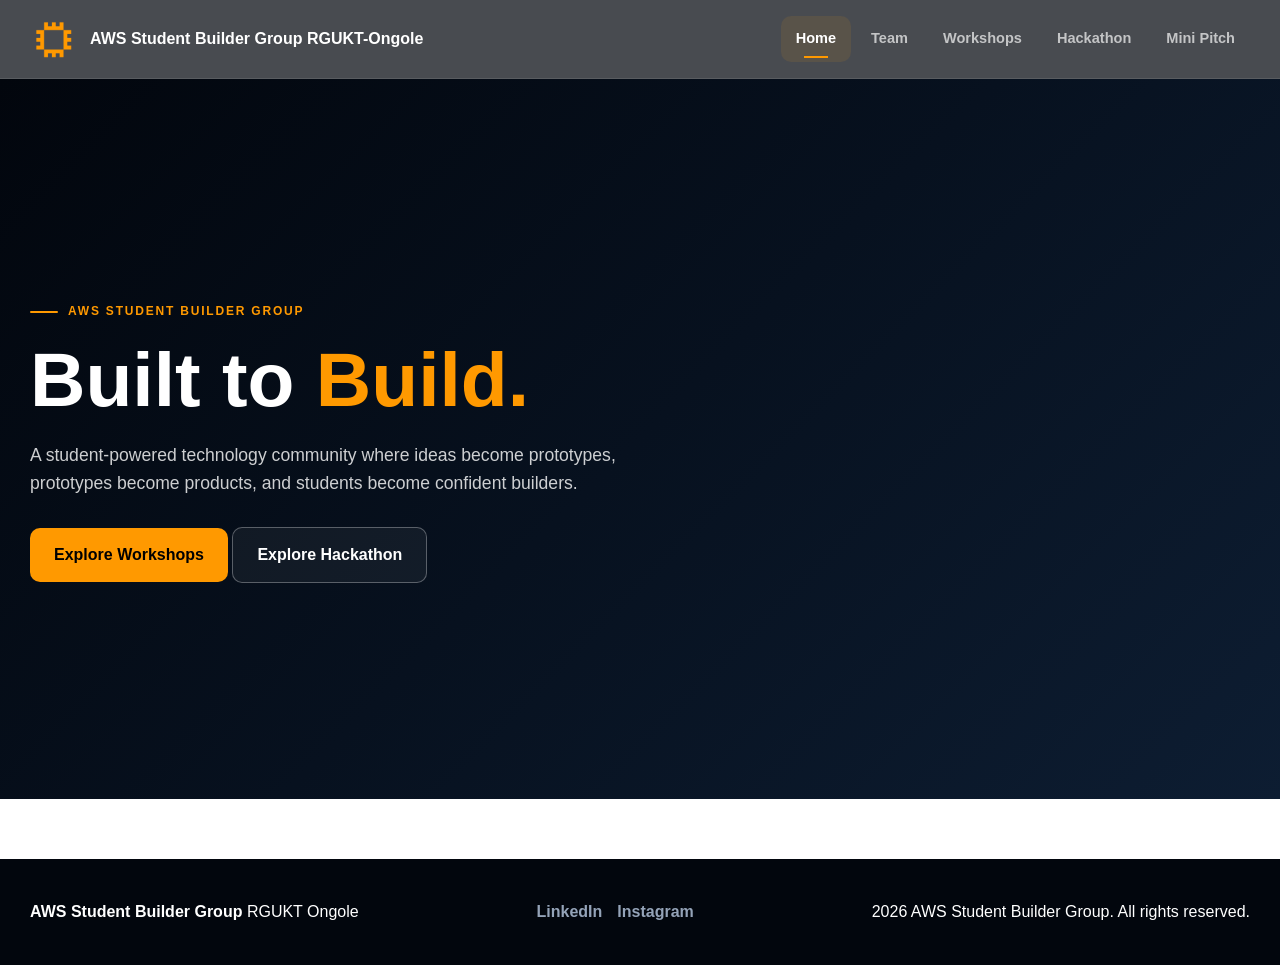
==== commit fa5cee9f: "This is the final version that sasi made to push into s3 bucket" ====
--- a/index.html
+++ b/index.html
@@ -3,825 +3,58 @@
 <head>
     <meta charset="UTF-8">
     <meta name="viewport" content="width=device-width, initial-scale=1.0">
-
-    <meta
-        name="description"
-        content="AWS Student Builder Group — a student-driven community building with cloud, AI, software and emerging technologies."
-    >
-
+    <meta name="description" content="AWS Student Builder Group - a student-driven community building with cloud, AI, software and emerging technologies.">
     <meta name="theme-color" content="#07111f">
-
     <title>AWS Student Builder Group | Build What's Next</title>
-
     <link rel="stylesheet" href="style.css">
 </head>
-
 <body>
-
-    <!-- ================= HEADER ================= -->
-
     <header class="site-header">
-
         <div class="header-inner">
-
             <a href="index.html" class="brand">
-
-                <img
-                    src="assets/aws-logo.png"
-                    alt="AWS Student Builder Group Logo"
-                >
-
-                <span>AWS Student Builder Group</span>
-
+                <img src="assets/aws-logo.png" alt="AWS Logo">
+                <span>AWS Student Builder Group RGUKT-Ongole</span>
             </a>
-
-
             <nav class="main-nav" aria-label="Main navigation">
-
-                <a href="index.html" data-page="index">
-                    Home
-                </a>
-
-                <a href="team.html" data-page="team">
-                    Team
-                </a>
-
-                <a href="workshops.html" data-page="workshops">
-                    Workshops
-                </a>
-
-                <a href="hackathon.html" data-page="hackathon">
-                    Hackathon
-                </a>
-
-                <a href="minipitch.html" data-page="minipitch">
-                    Mini Pitch
-                </a>
-
+                <a href="index.html" data-page="index">Home</a>
+                <a href="team.html" data-page="team">Team</a>
+                <a href="workshops.html" data-page="workshops">Workshops</a>
+                <a href="hackathon.html" data-page="hackathon">Hackathon</a>
+                <a href="minipitch.html" data-page="minipitch">Mini Pitch</a>
             </nav>
-
         </div>
-
     </header>
 
-
     <main>
-
-        <!-- ================= HERO ================= -->
-
         <section class="hero">
-
-            <div class="hero-grid"></div>
-
-            <div class="hero-glow hero-glow-one"></div>
-            <div class="hero-glow hero-glow-two"></div>
-
             <div class="page-container hero-container">
-
                 <div class="hero-content">
-
-                    <span class="eyebrow">
-                        AWS STUDENT BUILDER GROUP
-                    </span>
-
-
-                    <h1>
-                        Build what's
-                        <span>next.</span>
-                    </h1>
-
-
-                    <p class="hero-description">
-
-                        A student-powered technology community where
-                        ideas become prototypes, prototypes become
-                        products, and students become confident builders.
-
-                    </p>
-
-
+                    <span class="eyebrow">AWS STUDENT BUILDER GROUP</span>
+                    <h1>Built to <span>Build.</span></h1>
+                    <p class="hero-description">A student-powered technology community where ideas become prototypes, prototypes become products, and students become confident builders.</p>
                     <div class="hero-actions">
-
-                        <a
-                            href="workshops.html"
-                            class="btn btn-primary"
-                        >
-                            Explore Workshops
-                            <span>↗</span>
-                        </a>
-
-
-                        <a
-                            href="hackathon.html"
-                            class="btn btn-secondary"
-                        >
-                            Explore Hackathon
-                            <span>↗</span>
-                        </a>
-
+                        <a href="workshops.html" class="btn btn-primary">Explore Workshops</a>
+                        <a href="hackathon.html" class="btn btn-secondary">Explore Hackathon</a>
                     </div>
-
-
-                    <div
-                        class="hero-tech-strip"
-                        aria-label="Technology areas"
-                    >
-
-                        <span>☁ Cloud</span>
-                        <span>⚡ AI / ML</span>
-                        <span>◇ Software</span>
-                        <span>◉ Innovation</span>
-
-                    </div>
-
                 </div>
-
-
-                <!-- CODE VISUAL -->
-
-                <div
-                    class="hero-visual"
-                    aria-hidden="true"
-                >
-
-                    <div class="visual-orbit orbit-one"></div>
-                    <div class="visual-orbit orbit-two"></div>
-
-                    <div class="hero-code-card">
-
-                        <div class="window-top">
-
-                            <span></span>
-                            <span></span>
-                            <span></span>
-
-                        </div>
-
-
-                        <div class="code-content">
-
-                            <div class="code-line muted">
-                                <span class="code-number">01</span>
-                                <span>const</span>
-                                <b>builder</b>
-                                <span>=</span>
-                                <b>create</b><span>();</span>
-                            </div>
-
-
-                            <div class="code-line">
-                                <span class="code-number">02</span>
-                                <span>builder.</span>
-                                <b>learn</b><span>();</span>
-                            </div>
-
-
-                            <div class="code-line">
-                                <span class="code-number">03</span>
-                                <span>builder.</span>
-                                <b>build</b><span>();</span>
-                            </div>
-
-
-                            <div class="code-line orange-line">
-                                <span class="code-number">04</span>
-                                <span>builder.</span>
-                                <b>impact</b><span>();</span>
-                            </div>
-
-
-                            <div class="code-cursor"></div>
-
-                        </div>
-
-
-                        <div class="code-footer">
-
-                            <span>● SYSTEM READY</span>
-
-                            <span>AWS CLOUD</span>
-
-                        </div>
-
-                    </div>
-
-
-                    <div class="floating-badge badge-cloud">
-                        <span>☁</span>
-                        Cloud
-                    </div>
-
-
-                    <div class="floating-badge badge-ai">
-                        <span>✦</span>
-                        AI / ML
-                    </div>
-
-
-                    <div class="floating-badge badge-build">
-                        <span>⌁</span>
-                        Build
-                    </div>
-
-                </div>
-
             </div>
-
-
-            <div class="hero-bottom">
-
-                <div class="scroll-label">
-                    SCROLL TO EXPLORE
-                </div>
-
-                <div class="scroll-line"></div>
-
-            </div>
-
         </section>
-
-
-        <!-- ================= COMMUNITY ================= -->
-
-        <section class="community-strip">
-
-            <div class="page-container">
-
-                <div class="community-strip-grid">
-
-                    <div class="community-stat">
-
-                        <strong>01</strong>
-
-                        <div>
-                            <span class="stat-title">
-                                Learn
-                            </span>
-
-                            <span class="stat-description">
-                                Skills that matter
-                            </span>
-                        </div>
-
-                    </div>
-
-
-                    <div class="community-stat">
-
-                        <strong>02</strong>
-
-                        <div>
-                            <span class="stat-title">
-                                Build
-                            </span>
-
-                            <span class="stat-description">
-                                Ideas into reality
-                            </span>
-                        </div>
-
-                    </div>
-
-
-                    <div class="community-stat">
-
-                        <strong>03</strong>
-
-                        <div>
-                            <span class="stat-title">
-                                Collaborate
-                            </span>
-
-                            <span class="stat-description">
-                                Grow together
-                            </span>
-                        </div>
-
-                    </div>
-
-
-                    <div class="community-stat">
-
-                        <strong>04</strong>
-
-                        <div>
-                            <span class="stat-title">
-                                Innovate
-                            </span>
-
-                            <span class="stat-description">
-                                Create impact
-                            </span>
-                        </div>
-
-                    </div>
-
-                </div>
-
-            </div>
-
-        </section>
-
-
-        <!-- ================= WHAT WE DO ================= -->
-
-        <section class="what-we-do">
-
-            <div class="page-container">
-
-                <div class="section-heading reveal">
-
-                    <div>
-
-                        <span class="eyebrow">
-                            THE BUILDER MINDSET
-                        </span>
-
-                        <h2>
-                            From curiosity
-                            <span>to creation.</span>
-                        </h2>
-
-                    </div>
-
-
-                    <p>
-                        We turn students into builders by combining
-                        learning, experimentation and real-world creation.
-                    </p>
-
-                </div>
-
-
-                <div class="builder-grid">
-
-
-                    <!-- LEARN -->
-
-                    <article class="builder-card reveal">
-
-                        <div class="card-top">
-
-                            <span class="builder-number">
-                                01
-                            </span>
-
-                            <span class="builder-arrow">
-                                ↗
-                            </span>
-
-                        </div>
-
-
-                        <div class="builder-icon">
-                            ☁
-                        </div>
-
-
-                        <h3>
-                            Learn
-                        </h3>
-
-
-                        <p>
-                            Develop practical skills through technical
-                            workshops, peer learning and hands-on
-                            exploration of modern technologies.
-                        </p>
-
-
-                        <a
-                            href="workshops.html"
-                            class="card-link"
-                        >
-                            Discover learning
-                            <span>→</span>
-                        </a>
-
-                    </article>
-
-
-                    <!-- BUILD -->
-
-                    <article class="builder-card reveal">
-
-                        <div class="card-top">
-
-                            <span class="builder-number">
-                                02
-                            </span>
-
-                            <span class="builder-arrow">
-                                ↗
-                            </span>
-
-                        </div>
-
-
-                        <div class="builder-icon">
-                            ◇
-                        </div>
-
-
-                        <h3>
-                            Build
-                        </h3>
-
-
-                        <p>
-                            Turn concepts into working prototypes,
-                            projects and real-world solutions using
-                            cloud and software technologies.
-                        </p>
-
-
-                        <a
-                            href="hackathon.html"
-                            class="card-link"
-                        >
-                            See what we build
-                            <span>→</span>
-                        </a>
-
-                    </article>
-
-
-                    <!-- INNOVATE -->
-
-                    <article class="builder-card reveal">
-
-                        <div class="card-top">
-
-                            <span class="builder-number">
-                                03
-                            </span>
-
-                            <span class="builder-arrow">
-                                ↗
-                            </span>
-
-                        </div>
-
-
-                        <div class="builder-icon">
-                            ⚡
-                        </div>
-
-
-                        <h3>
-                            Innovate
-                        </h3>
-
-
-                        <p>
-                            Challenge assumptions, collaborate with
-                            other builders and transform promising
-                            ideas into meaningful innovation.
-                        </p>
-
-
-                        <a
-                            href="minipitch.html"
-                            class="card-link"
-                        >
-                            Explore innovation
-                            <span>→</span>
-                        </a>
-
-                    </article>
-
-                </div>
-
-            </div>
-
-        </section>
-
-
-        <!-- ================= MISSION ================= -->
-
-        <section class="mission-section">
-
-            <div class="page-container">
-
-                <div class="section-heading reveal">
-
-                    <div>
-
-                        <span class="eyebrow">
-                            OUR PURPOSE
-                        </span>
-
-                        <h2>
-                            Mission &amp; Vision
-                        </h2>
-
-                    </div>
-
-                </div>
-
-
-                <div class="statement-grid">
-
-
-                    <article class="statement-card reveal">
-
-                        <span class="statement-number">
-                            01
-                        </span>
-
-
-                        <div class="statement-content">
-
-                            <span class="statement-label">
-                                OUR MISSION
-                            </span>
-
-                            <h3>
-                                Empower builders.
-                            </h3>
-
-                            <p>
-                                To empower students with practical
-                                technical knowledge, collaborative
-                                learning opportunities, and hands-on
-                                experiences that help them build
-                                meaningful solutions using modern cloud
-                                and software technologies.
-                            </p>
-
-                        </div>
-
-                    </article>
-
-
-                    <article class="statement-card highlighted reveal">
-
-                        <span class="statement-number">
-                            02
-                        </span>
-
-
-                        <div class="statement-content">
-
-                            <span class="statement-label">
-                                OUR VISION
-                            </span>
-
-                            <h3>
-                                Shape innovators.
-                            </h3>
-
-                            <p>
-                                To create a community of capable student
-                                builders who transform ideas into
-                                impactful technology, collaborate beyond
-                                the classroom, and become confident
-                                innovators ready for the future.
-                            </p>
-
-                        </div>
-
-                    </article>
-
-                </div>
-
-            </div>
-
-        </section>
-
-
-        <!-- ================= JOURNEY ================= -->
-
-        <section class="journey-section">
-
-            <div class="journey-background"></div>
-
-            <div class="page-container">
-
-                <div class="journey-content reveal">
-
-                    <span class="eyebrow">
-                        THE JOURNEY
-                    </span>
-
-
-                    <h2>
-                        Ideas are only
-                        <span>the beginning.</span>
-                    </h2>
-
-
-                    <p>
-                        Great technology starts with a question.
-                        We create an environment where students can
-                        ask that question, experiment with possibilities,
-                        build something real and share it with the world.
-                    </p>
-
-
-                    <div class="journey-line">
-
-
-                        <div class="journey-step active">
-
-                            <div class="step-marker">
-                                01
-                            </div>
-
-                            <div>
-                                <strong>Explore</strong>
-                                <span>Find possibilities</span>
-                            </div>
-
-                        </div>
-
-
-                        <div class="journey-step">
-
-                            <div class="step-marker">
-                                02
-                            </div>
-
-                            <div>
-                                <strong>Experiment</strong>
-                                <span>Test the impossible</span>
-                            </div>
-
-                        </div>
-
-
-                        <div class="journey-step">
-
-                            <div class="step-marker">
-                                03
-                            </div>
-
-                            <div>
-                                <strong>Create</strong>
-                                <span>Build something real</span>
-                            </div>
-
-                        </div>
-
-
-                        <div class="journey-step">
-
-                            <div class="step-marker">
-                                04
-                            </div>
-
-                            <div>
-                                <strong>Impact</strong>
-                                <span>Make it matter</span>
-                            </div>
-
-                        </div>
-
-
-                    </div>
-
-                </div>
-
-            </div>
-
-        </section>
-
-
-        <!-- ================= CTA ================= -->
-
-        <section class="final-cta">
-
-            <div class="page-container">
-
-                <div class="cta-box reveal">
-
-                    <div class="cta-glow"></div>
-
-
-                    <span class="eyebrow">
-                        READY TO BUILD?
-                    </span>
-
-
-                    <h2>
-                        Your next idea
-                        <span>starts here.</span>
-                    </h2>
-
-
-                    <p>
-                        Learn with builders. Build with purpose.
-                        Create something that matters.
-                    </p>
-
-
-                    <div class="hero-actions">
-
-                        <a
-                            href="team.html"
-                            class="btn btn-primary"
-                        >
-                            Meet the Team
-                            <span>↗</span>
-                        </a>
-
-
-                        <a
-                            href="minipitch.html"
-                            class="btn btn-dark"
-                        >
-                            View Mini Pitch
-                            <span>↗</span>
-                        </a>
-
-                    </div>
-
-                </div>
-
-            </div>
-
-        </section>
-
     </main>
 
-
-    <!-- ================= FOOTER ================= -->
-
     <footer class="site-footer">
-
         <div class="footer-inner">
-
             <div class="footer-brand">
-
-                <img
-                    src="assets/aws-logo.png"
-                    alt="AWS"
-                >
-
-                <div>
-                    <strong>
-                        AWS Student Builder Group
-                    </strong>
-
-                    <span>
-                        RGUKT Ongole
-                    </span>
-                </div>
-
+                <strong>AWS Student Builder Group</strong>
+                <span>RGUKT Ongole</span>
             </div>
-
-
             <div class="social-links">
-
-                <a
-                    href="https://www.linkedin.com/"
-                    target="_blank"
-                    rel="noopener noreferrer"
-                >
-                    LinkedIn
-                </a>
-
-                <a
-                    href="https://github.com/"
-                    target="_blank"
-                    rel="noopener noreferrer"
-                >
-                    GitHub
-                </a>
-
-                <a
-                    href="https://x.com/"
-                    target="_blank"
-                    rel="noopener noreferrer"
-                >
-                    X
-                </a>
-
-                <a
-                    href="https://www.instagram.com/"
-                    target="_blank"
-                    rel="noopener noreferrer"
-                >
-                    Instagram
-                </a>
-
+                <a href="https://www.linkedin.com/company/aws-sbg-rgukt-ongole/" target="_blank">LinkedIn</a>
+                
+                <a href="https://www.instagram.com/awssbgrguktongole" target="_blank">Instagram</a>
             </div>
-
-
-            <p class="footer-copy">
-
-                © <span class="current-year"></span>
-                AWS Student Builder Group.
-                All rights reserved.
-
-            </p>
-
+            <p class="footer-copy"><span class="current-year"></span> AWS Student Builder Group. All rights reserved.</p>
         </div>
-
     </footer>
-
-
     <script src="script.js"></script>
-
 </body>
 </html>
--- a/style.css
+++ b/style.css
@@ -1,3123 +1,176 @@
-/* =========================================================
-   AWS STUDENT BUILDER GROUP
-   PREMIUM AWS × APPLE INSPIRED DESIGN
-   ========================================================= */
-
-
-/* =========================================================
-   VARIABLES
-   ========================================================= */
-
 :root {
-
-    --aws-orange: #ff9900;
-    --aws-orange-light: #ffb84d;
-    --aws-orange-dark: #e88a00;
-
-    --navy-950: #02060d;
-    --navy-900: #07111f;
-    --navy-850: #091525;
-    --navy-800: #0b1728;
-    --navy-700: #111f33;
-    --aws-dark: #232f3e;
-
-    --white: #ffffff;
-
-    --gray-50: #f8fafc;
-    --gray-100: #f1f5f9;
-    --gray-200: #e2e8f0;
-    --gray-300: #cbd5e1;
-    --gray-400: #94a3b8;
-    --gray-500: #64748b;
-    --gray-600: #475569;
-
-    --text-dark: #111827;
-
-    --container:
-        min(1220px, calc(100% - 56px));
-
-    --radius-sm: 10px;
-    --radius-md: 16px;
-    --radius-lg: 22px;
-    --radius-xl: 30px;
-
-    --shadow-sm:
-        0 10px 35px rgba(15, 23, 42, .07);
-
-    --shadow-md:
-        0 25px 70px rgba(15, 23, 42, .12);
-
-    --shadow-dark:
-        0 30px 90px rgba(0, 0, 0, .38);
-
-    --transition:
-        350ms cubic-bezier(.2,.8,.2,1);
+  --aws-orange: #ff9900;
+  --aws-orange-light: #ffb84d;
+  --aws-orange-dark: #e88a00;
+  --navy-950: #02060d;
+  --navy-900: #07111f;
+  --navy-850: #091525;
+  --navy-800: #0b1728;
+  --navy-700: #111f33;
+  --white: #ffffff;
+  --gray-50: #f8fafc;
+  --gray-100: #f1f5f9;
+  --gray-200: #e2e8f0;
+  --gray-400: #94a3b8;
+  --gray-500: #64748b;
+  --gray-600: #475569;
+  --text-dark: #111827;
+  --container: min(1220px, calc(100% - 56px));
+  --radius-sm: 10px;
+  --radius-md: 16px;
+  --radius-lg: 22px;
+  --radius-xl: 30px;
+  --shadow-sm: 0 10px 35px rgba(15, 23, 42, .07);
+  --shadow-md: 0 25px 70px rgba(15, 23, 42, .12);
+  --transition: 350ms cubic-bezier(.2,.8,.2,1);
 }
 
+*, *::before, *::after { box-sizing: border-box; margin: 0; padding: 0; }
+html { scroll-behavior: smooth; }
+body { 
+  min-height: 100vh; 
+  font-family: Inter, -apple-system, BlinkMacSystemFont, "Segoe UI", Roboto, sans-serif; 
+  line-height: 1.6; 
+  color: var(--text-dark); 
+  background: var(--white); 
+  overflow-x: hidden; 
+  -webkit-font-smoothing: antialiased; 
+}
+img { display: block; max-width: 100%; height: auto; }
+a { text-decoration: none; color: inherit; }
+button { font: inherit; cursor: pointer; border: none; background: none; }
+::selection { color: var(--navy-950); background: var(--aws-orange); }
 
-/* =========================================================
-   RESET
-   ========================================================= */
+.page-container, .header-inner, .footer-inner { width: var(--container); margin-inline: auto; }
 
-*,
-*::before,
-*::after {
-    box-sizing: border-box;
-    margin: 0;
-    padding: 0;
+/* Header & Nav */
+.site-header { position: sticky; top: 0; z-index: 1000; width: 100%; background: rgba(2, 6, 13, .72); border-bottom: 1px solid rgba(255,255,255,.09); backdrop-filter: blur(22px); transition: all var(--transition); }
+.site-header.scrolled { background: rgba(2, 6, 13, .94); box-shadow: 0 15px 45px rgba(0,0,0,.25); }
+.header-inner { min-height: 78px; display: flex; align-items: center; justify-content: space-between; gap: 30px; }
+.brand { display: flex; align-items: center; gap: 13px; color: var(--white); font-weight: 800; }
+.brand img { width: 47px; height: 47px; object-fit: contain; }
+.main-nav { display: flex; align-items: center; gap: 5px; }
+.main-nav a { position: relative; padding: 11px 15px; color: rgba(255,255,255,.68); font-size: .91rem; font-weight: 700; border-radius: 10px; transition: all var(--transition); }
+.main-nav a::after { content: ""; position: absolute; left: 50%; bottom: 4px; width: 0; height: 2px; background: var(--aws-orange); transform: translateX(-50%); transition: width var(--transition); }
+.main-nav a:hover, .main-nav a.active { color: var(--white); background: rgba(255,153,0,.09); }
+.main-nav a:hover::after, .main-nav a.active::after { width: 24px; }
+
+/* Typography & Hero */
+h1, h2, h3, h4 { color: var(--navy-900); line-height: 1.1; }
+.eyebrow { display: inline-flex; align-items: center; gap: 10px; margin-bottom: 15px; color: var(--aws-orange); font-size: .75rem; font-weight: 900; letter-spacing: .15em; text-transform: uppercase; }
+.eyebrow::before { content: ""; width: 28px; height: 2px; background: var(--aws-orange); border-radius: 20px; }
+
+.hero, .page-hero { position: relative; display: flex; align-items: center; justify-content: center; text-align: center; color: var(--white); background: linear-gradient(135deg, #02060d 0%, #07111f 50%, #0d1d32 100%); padding: 100px 0; }
+.hero { min-height: 80svh; text-align: left; }
+.page-hero { min-height: 40svh; flex-direction: column; }
+.hero h1, .page-hero h1 { color: var(--white); font-size: clamp(3rem, 6vw, 5.5rem); margin-bottom: 20px; }
+.hero h1 span, .page-hero h1 span { color: var(--aws-orange); }
+.hero p, .page-hero p { font-size: 1.1rem; color: rgba(255,255,255,.8); max-width: 600px; margin: 0 auto; }
+.hero p { margin: 0 0 30px 0; }
+
+/* Buttons */
+.btn { display: inline-flex; align-items: center; justify-content: center; gap: 10px; padding: 14px 24px; border-radius: 10px; font-weight: 800; transition: all var(--transition); }
+.btn-primary { color: #000; background: var(--aws-orange); }
+.btn-primary:hover { background: var(--aws-orange-light); transform: translateY(-2px); }
+.btn-secondary { color: var(--white); border: 1px solid rgba(255,255,255,.3); background: rgba(255,255,255,.05); }
+.btn-secondary:hover { border-color: var(--aws-orange); background: rgba(255,153,0,.1); transform: translateY(-2px); }
+
+/* Universal Grid & Cards (Workshops, Hackathon, Pitches) */
+.section-heading { margin: 60px 0 40px; text-align: center; }
+.section-heading h2 { font-size: clamp(2rem, 4vw, 3rem); }
+
+.overview-grid, .winner-grid, .workshop-grid, .pitch-highlights, .feedback-grid {
+  display: grid;
+  grid-template-columns: repeat(auto-fit, minmax(300px, 1fr));
+  gap: 24px;
+  margin-bottom: 60px;
 }
 
-html {
-    scroll-behavior: smooth;
+.overview-card, .winner-card, .workshop-card, .pitch-highlights article, .feedback-grid blockquote {
+  padding: 30px;
+  background: var(--white);
+  border: 1px solid var(--gray-200);
+  border-radius: var(--radius-md);
+  box-shadow: var(--shadow-sm);
+  display: flex;
+  flex-direction: column;
+  height: 100%;
+  transition: transform var(--transition), box-shadow var(--transition);
+}
+.overview-card:hover, .winner-card:hover, .workshop-card:hover {
+  transform: translateY(-5px);
+  box-shadow: var(--shadow-md);
+  border-color: var(--aws-orange-light);
 }
 
-body {
-
-    min-height: 100vh;
-
-    font-family:
-        Inter,
-        -apple-system,
-        BlinkMacSystemFont,
-        "Segoe UI",
-        Roboto,
-        Helvetica,
-        Arial,
-        sans-serif;
-
-    line-height: 1.6;
-
-    color: var(--text-dark);
-
-    background: var(--white);
-
-    overflow-x: hidden;
-
-    -webkit-font-smoothing: antialiased;
+.overview-icon, .workshop-number, .winner-position, .pitch-highlights span {
+  font-size: 2rem;
+  font-weight: 900;
+  color: var(--aws-orange);
+  margin-bottom: 15px;
 }
 
-img {
-    display: block;
-    max-width: 100%;
+/* Perfect Galleries */
+.hackathon-photo-gallery, .pitch-gallery, .image-grid {
+  display: grid;
+  grid-template-columns: repeat(auto-fit, minmax(300px, 1fr));
+  gap: 20px;
+  margin-bottom: 60px;
+}
+.hackathon-photo-gallery img, .pitch-gallery img, .image-grid img {
+  width: 100%;
+  aspect-ratio: 4/3;
+  object-fit: cover;
+  border-radius: var(--radius-md);
+  box-shadow: var(--shadow-sm);
 }
 
-a {
-    color: inherit;
-    text-decoration: none;
+/* Team Grid Alignment */
+.team-grid { 
+  display: grid; 
+  grid-template-columns: repeat(auto-fit, minmax(250px, 1fr)); 
+  gap: 40px; 
+  margin-top: 40px;
 }
+.team-card { 
+  display: flex; 
+  flex-direction: column; 
+  align-items: center; 
+  text-align: center; 
+}
+.team-card img { 
+  width: 180px; 
+  height: 180px; 
+  object-fit: cover; 
+  object-position: center 20%; 
+  border-radius: 50%; 
+  margin-bottom: 15px; 
+  border: 3px solid rgba(255, 153, 0, 0.2); 
+  box-shadow: var(--shadow-sm); 
+  transition: transform var(--transition); 
+}
+.team-card:hover img { transform: scale(1.05); border-color: var(--aws-orange); }
+.team-card h3 { font-size: 1.1rem; margin-bottom: 5px; }
+.member-role { font-size: 0.85rem; color: var(--gray-500); font-weight: 600; }
 
-button {
-    font: inherit;
-}
+/* Campus Leader Alignment */
+.leader-card { display: flex; gap: 40px; align-items: center; background: var(--gray-50); padding: 40px; border-radius: var(--radius-md); margin-bottom: 60px; border: 1px solid var(--gray-200); }
+.leader-image img { width: 220px; height: 220px; border-radius: 50%; object-fit: cover; border: 4px solid var(--aws-orange); }
+.role-label { color: var(--aws-orange); font-weight: 800; font-size: 0.8rem; letter-spacing: 1px; display: block; margin-bottom: 10px; }
 
-::selection {
-    color: var(--navy-950);
-    background: var(--aws-orange);
-}
+/* Footer */
+.site-footer { background: var(--navy-950); color: var(--white); padding: 40px 0; margin-top: 60px; }
+.footer-inner { display: flex; justify-content: space-between; align-items: center; flex-wrap: wrap; gap: 20px; }
+.social-links { display: flex; gap: 15px; }
+.social-links a { color: var(--gray-400); transition: color 0.3s; font-weight: 600; }
+.social-links a:hover { color: var(--aws-orange); }
 
-
-/* =========================================================
-   CONTAINER
-   ========================================================= */
-
-.page-container,
-.header-inner,
-.footer-inner {
-    width: var(--container);
-    margin-inline: auto;
-}
-
-
-/* =========================================================
-   HEADER
-   ========================================================= */
-
-.site-header {
-
-    position: sticky;
-
-    top: 0;
-
-    z-index: 1000;
-
-    width: 100%;
-
-    background:
-        rgba(2, 6, 13, .72);
-
-    border-bottom:
-        1px solid rgba(255,255,255,.09);
-
-    backdrop-filter:
-        blur(22px);
-
-    -webkit-backdrop-filter:
-        blur(22px);
-
-    transition:
-        background var(--transition),
-        box-shadow var(--transition);
-}
-
-.site-header.scrolled {
-
-    background:
-        rgba(2, 6, 13, .94);
-
-    box-shadow:
-        0 15px 45px rgba(0,0,0,.25);
-}
-
-.header-inner {
-
-    min-height: 78px;
-
-    display: flex;
-
-    align-items: center;
-
-    justify-content: space-between;
-
-    gap: 30px;
-}
-
-
-/* =========================================================
-   BRAND
-   ========================================================= */
-
-.brand {
-
-    display: flex;
-
-    align-items: center;
-
-    gap: 13px;
-
-    color: var(--white);
-
-    font-size: 1rem;
-
-    font-weight: 800;
-
-    letter-spacing: -.02em;
-
-    white-space: nowrap;
-
-    transition:
-        transform var(--transition);
-}
-
-.brand:hover {
-    transform: translateY(-1px);
-}
-
-.brand img {
-
-    width: 47px;
-
-    height: 47px;
-
-    object-fit: contain;
-
-    filter:
-        drop-shadow(
-            0 5px 15px rgba(255,153,0,.18)
-        );
-}
-
-
-/* =========================================================
-   NAVIGATION
-   ========================================================= */
-
-.main-nav {
-
-    display: flex;
-
-    align-items: center;
-
-    gap: 5px;
-}
-
-.main-nav a {
-
-    position: relative;
-
-    padding: 11px 15px;
-
-    color:
-        rgba(255,255,255,.68);
-
-    font-size: .91rem;
-
-    font-weight: 700;
-
-    border-radius: 10px;
-
-    transition:
-        color var(--transition),
-        background var(--transition),
-        transform var(--transition);
-}
-
-.main-nav a::after {
-
-    content: "";
-
-    position: absolute;
-
-    left: 50%;
-
-    bottom: 4px;
-
-    width: 0;
-
-    height: 2px;
-
-    border-radius: 10px;
-
-    background:
-        var(--aws-orange);
-
-    transform:
-        translateX(-50%);
-
-    transition:
-        width var(--transition);
-}
-
-.main-nav a:hover,
-.main-nav a.active {
-
-    color: var(--white);
-
-    background:
-        rgba(255,153,0,.09);
-
-    transform:
-        translateY(-1px);
-}
-
-.main-nav a:hover::after,
-.main-nav a.active::after {
-    width: 24px;
-}
-
-
-/* =========================================================
-   TYPOGRAPHY
-   ========================================================= */
-
-h1,
-h2,
-h3,
-h4 {
-
-    color: var(--navy-900);
-
-    line-height: 1.08;
-
-    letter-spacing: -.055em;
-}
-
-p {
-    color: var(--gray-600);
-}
-
-.eyebrow {
-
-    display: inline-flex;
-
-    align-items: center;
-
-    gap: 10px;
-
-    margin-bottom: 22px;
-
-    color:
-        var(--aws-orange);
-
-    font-size: .73rem;
-
-    font-weight: 900;
-
-    letter-spacing: .18em;
-}
-
-.eyebrow::before {
-
-    content: "";
-
-    width: 28px;
-
-    height: 2px;
-
-    background:
-        var(--aws-orange);
-
-    border-radius: 20px;
-}
-
-
-/* =========================================================
-   HERO
-   ========================================================= */
-
-.hero {
-
-    position: relative;
-
-    min-height:
-        calc(100svh - 78px);
-
-    display: flex;
-
-    align-items: center;
-
-    overflow: hidden;
-
-    padding:
-        110px 0 125px;
-
-    color: var(--white);
-
-    background:
-
-        radial-gradient(
-            circle at 76% 40%,
-            rgba(255,153,0,.24),
-            transparent 19%
-        ),
-
-        radial-gradient(
-            circle at 88% 80%,
-            rgba(255,153,0,.10),
-            transparent 25%
-        ),
-
-        radial-gradient(
-            circle at 15% 80%,
-            rgba(56,189,248,.09),
-            transparent 24%
-        ),
-
-        linear-gradient(
-            135deg,
-            #02060d 0%,
-            #07111f 50%,
-            #0d1d32 100%
-        );
-}
-
-
-/* GRID */
-
-.hero-grid {
-
-    position: absolute;
-
-    inset: 0;
-
-    background-image:
-
-        linear-gradient(
-            rgba(255,255,255,.035) 1px,
-            transparent 1px
-        ),
-
-        linear-gradient(
-            90deg,
-            rgba(255,255,255,.035) 1px,
-            transparent 1px
-        );
-
-    background-size: 55px 55px;
-
-    mask-image:
-        linear-gradient(
-            to bottom,
-            black 0%,
-            transparent 85%
-        );
-
-    pointer-events: none;
-}
-
-
-/* GLOWS */
-
-.hero-glow {
-
-    position: absolute;
-
-    border-radius: 50%;
-
-    pointer-events: none;
-
-    filter: blur(3px);
-
-    animation:
-        glowFloat 7s ease-in-out infinite alternate;
-}
-
-.hero-glow-one {
-
-    width: 600px;
-
-    height: 600px;
-
-    right: -230px;
-
-    top: 10%;
-
-    background:
-        radial-gradient(
-            circle,
-            rgba(255,153,0,.18),
-            transparent 68%
-        );
-}
-
-.hero-glow-two {
-
-    width: 400px;
-
-    height: 400px;
-
-    left: -200px;
-
-    bottom: -150px;
-
-    background:
-        radial-gradient(
-            circle,
-            rgba(30,136,229,.10),
-            transparent 68%
-        );
-
-    animation-delay: 2s;
-}
-
-@keyframes glowFloat {
-
-    from {
-        transform: scale(.94);
-    }
-
-    to {
-        transform: scale(1.08);
-    }
-}
-
-
-/* HERO CONTAINER */
-
-.hero-container {
-
-    position: relative;
-
-    z-index: 5;
-
-    display: grid;
-
-    grid-template-columns:
-        minmax(0, 1.08fr)
-        minmax(400px, .92fr);
-
-    align-items: center;
-
-    gap: 40px;
-}
-
-
-/* HERO CONTENT */
-
-.hero-content {
-    position: relative;
-    z-index: 10;
-}
-
-.hero .eyebrow {
-
-    animation:
-        fadeUp .8s ease both;
-}
-
-.hero h1 {
-
-    max-width: 850px;
-
-    margin-bottom: 32px;
-
-    color: var(--white);
-
-    font-size:
-        clamp(4.3rem, 8.5vw, 8.5rem);
-
-    line-height: .88;
-
-    letter-spacing: -.085em;
-
-    animation:
-        fadeUp .8s .08s ease both;
-}
-
-.hero h1 span {
-
-    color:
-        var(--aws-orange);
-
-    text-shadow:
-        0 0 70px rgba(255,153,0,.20);
-}
-
-.hero-description {
-
-    max-width: 710px;
-
-    margin-bottom: 42px;
-
-    color:
-        rgba(255,255,255,.72);
-
-    font-size:
-        clamp(1.08rem, 1.5vw, 1.25rem);
-
-    line-height: 1.8;
-
-    animation:
-        fadeUp .8s .18s ease both;
-}
-
-
-/* =========================================================
-   BUTTONS
-   ========================================================= */
-
-.hero-actions {
-
-    display: flex;
-
-    flex-wrap: wrap;
-
-    gap: 14px;
-
-    animation:
-        fadeUp .8s .28s ease both;
-}
-
-.btn {
-
-    display: inline-flex;
-
-    align-items: center;
-
-    justify-content: center;
-
-    gap: 12px;
-
-    min-height: 55px;
-
-    padding:
-        14px 24px;
-
-    border-radius: 10px;
-
-    font-size: .91rem;
-
-    font-weight: 850;
-
-    transition:
-        transform var(--transition),
-        box-shadow var(--transition),
-        background var(--transition),
-        border-color var(--transition);
-}
-
-.btn span {
-    font-size: 1rem;
-}
-
-.btn:hover {
-    transform: translateY(-3px);
-}
-
-.btn-primary {
-
-    color:
-        #050b14;
-
-    background:
-        var(--aws-orange);
-
-    box-shadow:
-        0 12px 35px
-        rgba(255,153,0,.22);
-}
-
-.btn-primary:hover {
-
-    background:
-        var(--aws-orange-light);
-
-    box-shadow:
-        0 20px 55px
-        rgba(255,153,0,.34);
-}
-
-.btn-secondary {
-
-    color: var(--white);
-
-    border:
-        1px solid rgba(255,255,255,.22);
-
-    background:
-        rgba(255,255,255,.055);
-
-    backdrop-filter:
-        blur(12px);
-}
-
-.btn-secondary:hover {
-
-    border-color:
-        rgba(255,153,0,.65);
-
-    background:
-        rgba(255,153,0,.08);
-}
-
-.btn-dark {
-
-    color: var(--white);
-
-    background:
-        var(--navy-900);
-
-    border:
-        1px solid var(--navy-900);
-}
-
-.btn-dark:hover {
-
-    background:
-        var(--navy-800);
-
-    box-shadow:
-        0 15px 35px rgba(0,0,0,.16);
-}
-
-
-/* =========================================================
-   TECHNOLOGY STRIP
-   ========================================================= */
-
-.hero-tech-strip {
-
-    display: flex;
-
-    flex-wrap: wrap;
-
-    gap: 10px;
-
-    margin-top: 48px;
-
-    animation:
-        fadeUp .8s .38s ease both;
-}
-
-.hero-tech-strip span {
-
-    padding:
-        9px 14px;
-
-    color:
-        rgba(255,255,255,.68);
-
-    border:
-        1px solid rgba(255,255,255,.12);
-
-    border-radius: 50px;
-
-    background:
-        rgba(255,255,255,.045);
-
-    backdrop-filter:
-        blur(10px);
-
-    font-size: .76rem;
-
-    font-weight: 750;
-
-    transition:
-        transform var(--transition),
-        border-color var(--transition),
-        background var(--transition),
-        color var(--transition);
-}
-
-.hero-tech-strip span:hover {
-
-    color: var(--white);
-
-    border-color:
-        rgba(255,153,0,.55);
-
-    background:
-        rgba(255,153,0,.08);
-
-    transform:
-        translateY(-3px);
-}
-
-
-/* =========================================================
-   HERO VISUAL
-   ========================================================= */
-
-.hero-visual {
-
-    position: relative;
-
-    min-height: 500px;
-
-    display: flex;
-
-    align-items: center;
-
-    justify-content: center;
-}
-
-
-/* ORBITS */
-
-.visual-orbit {
-
-    position: absolute;
-
-    border: 1px solid
-        rgba(255,255,255,.08);
-
-    border-radius: 50%;
-
-    pointer-events: none;
-}
-
-.orbit-one {
-
-    width: 470px;
-
-    height: 470px;
-
-    animation:
-        orbitSpin 22s linear infinite;
-}
-
-.orbit-two {
-
-    width: 350px;
-
-    height: 350px;
-
-    border-color:
-        rgba(255,153,0,.12);
-
-    animation:
-        orbitSpinReverse 16s linear infinite;
-}
-
-@keyframes orbitSpin {
-
-    from {
-        transform: rotate(0deg);
-    }
-
-    to {
-        transform: rotate(360deg);
-    }
-}
-
-@keyframes orbitSpinReverse {
-
-    from {
-        transform: rotate(360deg);
-    }
-
-    to {
-        transform: rotate(0deg);
-    }
-}
-
-
-/* CODE CARD */
-
-.hero-code-card {
-
-    position: relative;
-
-    z-index: 5;
-
-    width: min(470px, 100%);
-
-    min-height: 320px;
-
-    padding: 24px;
-
-    border:
-        1px solid rgba(255,255,255,.15);
-
-    border-radius: 22px;
-
-    background:
-        linear-gradient(
-            145deg,
-            rgba(255,255,255,.105),
-            rgba(255,255,255,.025)
-        );
-
-    backdrop-filter:
-        blur(24px);
-
-    -webkit-backdrop-filter:
-        blur(24px);
-
-    box-shadow:
-
-        0 40px 100px
-        rgba(0,0,0,.45),
-
-        inset 0 1px 0
-        rgba(255,255,255,.08),
-
-        0 0 80px
-        rgba(255,153,0,.06);
-
-    transform:
-        rotate(2deg);
-
-    animation:
-        cardFloat 6s ease-in-out infinite;
-}
-
-@keyframes cardFloat {
-
-    0%,
-    100% {
-        transform:
-            translateY(0)
-            rotate(2deg);
-    }
-
-    50% {
-        transform:
-            translateY(-13px)
-            rotate(2deg);
-    }
-}
-
-
-/* WINDOW */
-
-.window-top {
-
-    display: flex;
-
-    gap: 7px;
-
-    padding-bottom: 22px;
-
-    border-bottom:
-        1px solid rgba(255,255,255,.07);
-}
-
-.window-top span {
-
-    width: 9px;
-
-    height: 9px;
-
-    border-radius: 50%;
-
-    background:
-        rgba(255,255,255,.3);
-}
-
-.window-top span:first-child {
-    background: var(--aws-orange);
-}
-
-
-/* CODE */
-
-.code-content {
-
-    padding-top: 28px;
-
-    font-family:
-        "SFMono-Regular",
-        Consolas,
-        "Liberation Mono",
-        monospace;
-
-    font-size: .86rem;
-
-    line-height: 2.25;
-}
-
-.code-line {
-
-    display: flex;
-
-    align-items: center;
-
-    gap: 6px;
-
-    white-space: nowrap;
-
-    color:
-        rgba(255,255,255,.62);
-}
-
-.code-number {
-
-    width: 25px;
-
-    margin-right: 10px;
-
-    color:
-        rgba(255,255,255,.20);
-}
-
-.code-line b {
-
-    color:
-        rgba(255,255,255,.92);
-}
-
-.code-line.orange-line {
-
-    color:
-        var(--aws-orange);
-}
-
-.code-line.orange-line b {
-
-    color:
-        var(--aws-orange);
-}
-
-.code-cursor {
-
-    display: inline-block;
-
-    width: 7px;
-
-    height: 15px;
-
-    margin-left: 45px;
-
-    background:
-        var(--aws-orange);
-
-    animation:
-        cursorBlink 1s steps(2) infinite;
-}
-
-@keyframes cursorBlink {
-
-    50% {
-        opacity: 0;
-    }
-}
-
-
-/* CODE FOOTER */
-
-.code-footer {
-
-    display: flex;
-
-    justify-content: space-between;
-
-    margin-top: 30px;
-
-    padding-top: 16px;
-
-    border-top:
-        1px solid rgba(255,255,255,.07);
-
-    color:
-        rgba(255,255,255,.38);
-
-    font-size: .63rem;
-
-    font-weight: 800;
-
-    letter-spacing: .08em;
-}
-
-.code-footer span:first-child {
-    color:
-        rgba(255,153,0,.8);
-}
-
-
-/* FLOATING BADGES */
-
-.floating-badge {
-
-    position: absolute;
-
-    z-index: 8;
-
-    display: flex;
-
-    align-items: center;
-
-    gap: 8px;
-
-    padding:
-        11px 15px;
-
-    color:
-        rgba(255,255,255,.85);
-
-    border:
-        1px solid rgba(255,255,255,.12);
-
-    border-radius: 50px;
-
-    background:
-        rgba(255,255,255,.065);
-
-    backdrop-filter:
-        blur(15px);
-
-    box-shadow:
-        0 15px 40px rgba(0,0,0,.22);
-
-    font-size: .73rem;
-
-    font-weight: 800;
-
-    animation:
-        badgeFloat 5s ease-in-out infinite;
-}
-
-.floating-badge span {
-
-    color:
-        var(--aws-orange);
-
-    font-size: 1rem;
-}
-
-.badge-cloud {
-
-    top: 14%;
-
-    right: 2%;
-}
-
-.badge-ai {
-
-    right: -3%;
-
-    bottom: 23%;
-
-    animation-delay: 1s;
-}
-
-.badge-build {
-
-    left: 3%;
-
-    bottom: 13%;
-
-    animation-delay: 2s;
-}
-
-@keyframes badgeFloat {
-
-    0%,
-    100% {
-        transform: translateY(0);
-    }
-
-    50% {
-        transform: translateY(-9px);
-    }
-}
-
-
-/* HERO BOTTOM */
-
-.hero-bottom {
-
-    position: absolute;
-
-    left: 50%;
-
-    bottom: 28px;
-
-    z-index: 5;
-
-    display: flex;
-
-    align-items: center;
-
-    gap: 16px;
-
-    color:
-        rgba(255,255,255,.32);
-
-    font-size: .62rem;
-
-    font-weight: 800;
-
-    letter-spacing: .14em;
-
-    transform:
-        translateX(-50%);
-}
-
-.scroll-line {
-
-    width: 70px;
-
-    height: 1px;
-
-    background:
-        rgba(255,255,255,.22);
-}
-
-
-/* =========================================================
-   COMMUNITY STRIP
-   ========================================================= */
-
-.community-strip {
-
-    position: relative;
-
-    z-index: 10;
-
-    border-bottom:
-        1px solid var(--gray-200);
-
-    background:
-        var(--white);
-
-    box-shadow:
-        0 15px 40px rgba(15,23,42,.045);
-}
-
-.community-strip-grid {
-
-    display: grid;
-
-    grid-template-columns:
-        repeat(4, 1fr);
-}
-
-.community-stat {
-
-    display: flex;
-
-    align-items: center;
-
-    gap: 18px;
-
-    min-height: 115px;
-
-    padding:
-        25px 28px;
-
-    border-right:
-        1px solid var(--gray-200);
-}
-
-.community-stat:last-child {
-    border-right: 0;
-}
-
-.community-stat strong {
-
-    color:
-        var(--aws-orange);
-
-    font-size: 1rem;
-
-    font-weight: 900;
-
-    letter-spacing: .08em;
-}
-
-.community-stat > div {
-
-    display: flex;
-
-    flex-direction: column;
-
-    gap: 2px;
-}
-
-.stat-title {
-
-    color:
-        var(--navy-900);
-
-    font-size: 1rem;
-
-    font-weight: 850;
-}
-
-.stat-description {
-
-    color:
-        var(--gray-400);
-
-    font-size: .74rem;
-
-    font-weight: 600;
-}
-
-
-/* =========================================================
-   SECTIONS
-   ========================================================= */
-
-.what-we-do {
-
-    padding:
-        145px 0;
-
-    background:
-        linear-gradient(
-            180deg,
-            #ffffff 0%,
-            #f8fafc 100%
-        );
-}
-
-.section-heading {
-
-    display: flex;
-
-    align-items: end;
-
-    justify-content: space-between;
-
-    gap: 50px;
-
-    margin-bottom: 60px;
-}
-
-.section-heading h2 {
-
-    max-width: 800px;
-
-    font-size:
-        clamp(2.9rem, 5.5vw, 5.3rem);
-
-    line-height: .95;
-}
-
-.section-heading h2 span {
-
-    display: block;
-
-    color:
-        var(--aws-orange);
-}
-
-.section-heading > p {
-
-    max-width: 390px;
-
-    font-size: 1rem;
-
-    line-height: 1.8;
-}
-
-
-/* =========================================================
-   BUILDER CARDS
-   ========================================================= */
-
-.builder-grid {
-
-    display: grid;
-
-    grid-template-columns:
-        repeat(3, 1fr);
-
-    gap: 24px;
-}
-
-.builder-card {
-
-    position: relative;
-
-    min-height: 455px;
-
-    padding: 34px;
-
-    overflow: hidden;
-
-    border:
-        1px solid var(--gray-200);
-
-    border-radius:
-        var(--radius-lg);
-
-    background:
-        #ffffff;
-
-    box-shadow:
-        var(--shadow-sm);
-
-    transition:
-        transform var(--transition),
-        box-shadow var(--transition),
-        border-color var(--transition);
-}
-
-.builder-card::before {
-
-    content: "";
-
-    position: absolute;
-
-    inset: 0;
-
-    background:
-        radial-gradient(
-            circle at 100% 100%,
-            rgba(255,153,0,.15),
-            transparent 35%
-        );
-
-    opacity: 0;
-
-    transition:
-        opacity var(--transition);
-}
-
-.builder-card::after {
-
-    content: "";
-
-    position: absolute;
-
-    top: 0;
-
-    left: 0;
-
-    width: 100%;
-
-    height: 3px;
-
-    background:
-        linear-gradient(
-            90deg,
-            var(--aws-orange),
-            transparent
-        );
-
-    transform:
-        scaleX(0);
-
-    transform-origin: left;
-
-    transition:
-        transform var(--transition);
-}
-
-.builder-card:hover {
-
-    transform:
-        translateY(-10px);
-
-    border-color:
-        rgba(255,153,0,.35);
-
-    box-shadow:
-        0 30px 70px
-        rgba(15,23,42,.13);
-}
-
-.builder-card:hover::before {
-    opacity: 1;
-}
-
-.builder-card:hover::after {
-    transform: scaleX(1);
-}
-
-.card-top {
-
-    position: relative;
-
-    z-index: 2;
-
-    display: flex;
-
-    align-items: center;
-
-    justify-content: space-between;
-}
-
-.builder-number {
-
-    color:
-        var(--aws-orange);
-
-    font-size: .78rem;
-
-    font-weight: 900;
-
-    letter-spacing: .15em;
-}
-
-.builder-arrow {
-
-    width: 38px;
-
-    height: 38px;
-
-    display: flex;
-
-    align-items: center;
-
-    justify-content: center;
-
-    border:
-        1px solid var(--gray-200);
-
-    border-radius: 50%;
-
-    color:
-        var(--gray-500);
-
-    transition:
-        background var(--transition),
-        color var(--transition),
-        border-color var(--transition),
-        transform var(--transition);
-}
-
-.builder-card:hover .builder-arrow {
-
-    color:
-        var(--navy-950);
-
-    border-color:
-        var(--aws-orange);
-
-    background:
-        var(--aws-orange);
-
-    transform:
-        rotate(45deg);
-}
-
-.builder-icon {
-
-    position: relative;
-
-    z-index: 2;
-
-    width: 68px;
-
-    height: 68px;
-
-    display: flex;
-
-    align-items: center;
-
-    justify-content: center;
-
-    margin:
-        70px 0 28px;
-
-    color:
-        var(--aws-orange);
-
-    border:
-        1px solid rgba(255,153,0,.16);
-
-    border-radius: 17px;
-
-    background:
-        rgba(255,153,0,.09);
-
-    box-shadow:
-        0 15px 30px
-        rgba(255,153,0,.08);
-
-    font-size: 1.9rem;
-
-    transition:
-        transform var(--transition);
-}
-
-.builder-card:hover .builder-icon {
-
-    transform:
-        translateY(-4px)
-        rotate(-5deg)
-        scale(1.08);
-}
-
-.builder-card h3 {
-
-    position: relative;
-
-    z-index: 2;
-
-    margin-bottom: 14px;
-
-    font-size: 1.8rem;
-}
-
-.builder-card p {
-
-    position: relative;
-
-    z-index: 2;
-
-    max-width: 420px;
-
-    font-size: 1rem;
-
-    line-height: 1.8;
-}
-
-.card-link {
-
-    position: absolute;
-
-    left: 34px;
-
-    bottom: 30px;
-
-    z-index: 3;
-
-    display: flex;
-
-    align-items: center;
-
-    gap: 9px;
-
-    color:
-        var(--navy-900);
-
-    font-size: .82rem;
-
-    font-weight: 900;
-
-    transition:
-        color var(--transition),
-        gap var(--transition);
-}
-
-.card-link span {
-    color:
-        var(--aws-orange);
-
-    font-size: 1.1rem;
-}
-
-.card-link:hover {
-
-    color:
-        var(--aws-orange);
-
-    gap: 14px;
-}
-
-
-/* =========================================================
-   MISSION
-   ========================================================= */
-
-.mission-section {
-
-    padding:
-        135px 0;
-
-    background:
-        #f4f7fa;
-}
-
-.statement-grid {
-
-    display: grid;
-
-    grid-template-columns:
-        repeat(2, 1fr);
-
-    gap: 25px;
-}
-
-.statement-card {
-
-    position: relative;
-
-    min-height: 380px;
-
-    display: grid;
-
-    grid-template-columns: 60px 1fr;
-
-    gap: 25px;
-
-    padding: 42px;
-
-    overflow: hidden;
-
-    border:
-        1px solid var(--gray-200);
-
-    border-radius:
-        var(--radius-lg);
-
-    background:
-        var(--white);
-
-    box-shadow:
-        var(--shadow-sm);
-
-    transition:
-        transform var(--transition),
-        box-shadow var(--transition),
-        border-color var(--transition);
-}
-
-.statement-card:hover {
-
-    transform:
-        translateY(-8px);
-
-    box-shadow:
-        var(--shadow-md);
-
-    border-color:
-        rgba(255,153,0,.3);
-}
-
-.statement-card.highlighted {
-
-    border-color:
-        rgba(255,153,0,.28);
-
-    background:
-        linear-gradient(
-            145deg,
-            #ffffff,
-            #fff8ec
-        );
-}
-
-.statement-card::after {
-
-    content: "";
-
-    position: absolute;
-
-    right: -120px;
-
-    bottom: -140px;
-
-    width: 360px;
-
-    height: 360px;
-
-    border-radius: 50%;
-
-    background:
-        radial-gradient(
-            circle,
-            rgba(255,153,0,.16),
-            transparent 68%
-        );
-
-    pointer-events: none;
-}
-
-.statement-number {
-
-    position: relative;
-
-    z-index: 2;
-
-    color:
-        var(--aws-orange);
-
-    font-size: .78rem;
-
-    font-weight: 900;
-
-    letter-spacing: .14em;
-}
-
-.statement-content {
-
-    position: relative;
-
-    z-index: 2;
-}
-
-.statement-label {
-
-    display: block;
-
-    margin-bottom: 14px;
-
-    color:
-        var(--gray-400);
-
-    font-size: .7rem;
-
-    font-weight: 900;
-
-    letter-spacing: .15em;
-}
-
-.statement-card h3 {
-
-    margin-bottom: 18px;
-
-    font-size:
-        clamp(2rem, 3vw, 3rem);
-}
-
-.statement-card p {
-
-    max-width: 650px;
-
-    font-size: 1.03rem;
-
-    line-height: 1.9;
-}
-
-
-/* =========================================================
-   JOURNEY
-   ========================================================= */
-
-.journey-section {
-
-    position: relative;
-
-    overflow: hidden;
-
-    padding:
-        150px 0;
-
-    color: var(--white);
-
-    background:
-        radial-gradient(
-            circle at 80% 30%,
-            rgba(255,153,0,.17),
-            transparent 24%
-        ),
-        linear-gradient(
-            135deg,
-            #02060d,
-            #07111f 55%,
-            #0d1c30
-        );
-}
-
-.journey-background {
-
-    position: absolute;
-
-    inset: 0;
-
-    background-image:
-
-        linear-gradient(
-            rgba(255,255,255,.03) 1px,
-            transparent 1px
-        ),
-
-        linear-gradient(
-            90deg,
-            rgba(255,255,255,.03) 1px,
-            transparent 1px
-        );
-
-    background-size:
-        52px 52px;
-
-    mask-image:
-        linear-gradient(
-            to bottom,
-            black,
-            transparent
-        );
-}
-
-.journey-content {
-
-    position: relative;
-
-    z-index: 2;
-}
-
-.journey-content h2 {
-
-    max-width: 900px;
-
-    margin-bottom: 28px;
-
-    color: var(--white);
-
-    font-size:
-        clamp(3.2rem, 6vw, 6rem);
-
-    line-height: .92;
-}
-
-.journey-content h2 span {
-    color:
-        var(--aws-orange);
-}
-
-.journey-content > p {
-
-    max-width: 760px;
-
-    margin-bottom: 70px;
-
-    color:
-        rgba(255,255,255,.63);
-
-    font-size: 1.08rem;
-
-    line-height: 1.9;
-}
-
-
-/* JOURNEY LINE */
-
-.journey-line {
-
-    position: relative;
-
-    display: grid;
-
-    grid-template-columns:
-        repeat(4, 1fr);
-
-    gap: 20px;
-}
-
-.journey-line::before {
-
-    content: "";
-
-    position: absolute;
-
-    top: 7px;
-
-    left: 0;
-
-    right: 0;
-
-    height: 1px;
-
-    background:
-        rgba(255,255,255,.12);
-}
-
-.journey-step {
-
-    position: relative;
-
-    display: flex;
-
-    flex-direction: column;
-
-    gap: 18px;
-}
-
-.step-marker {
-
-    position: relative;
-
-    z-index: 2;
-
-    width: 15px;
-
-    height: 15px;
-
-    display: flex;
-
-    align-items: center;
-
-    justify-content: center;
-
-    border:
-        2px solid
-        rgba(255,255,255,.25);
-
-    border-radius: 50%;
-
-    color:
-        var(--aws-orange);
-
-    background:
-        var(--navy-900);
-
-    font-size: 0;
-
-    transition:
-        border-color var(--transition),
-        box-shadow var(--transition);
-}
-
-.journey-step.active .step-marker,
-.journey-step:hover .step-marker {
-
-    border-color:
-        var(--aws-orange);
-
-    box-shadow:
-        0 0 25px
-        rgba(255,153,0,.4);
-}
-
-.journey-step strong {
-
-    color:
-        var(--white);
-
-    font-size: 1.1rem;
-}
-
-.journey-step span {
-
-    display: block;
-
-    margin-top: 5px;
-
-    color:
-        rgba(255,255,255,.42);
-
-    font-size: .78rem;
-}
-
-
-/* =========================================================
-   FINAL CTA
-   ========================================================= */
-
-.final-cta {
-
-    padding:
-        135px 0;
-
-    background:
-        #f4f7fa;
-}
-
-.cta-box {
-
-    position: relative;
-
-    overflow: hidden;
-
-    padding:
-        85px;
-
-    border:
-        1px solid
-        rgba(255,153,0,.26);
-
-    border-radius:
-        var(--radius-xl);
-
-    background:
-
-        radial-gradient(
-            circle at 90% 20%,
-            rgba(255,153,0,.18),
-            transparent 25%
-        ),
-
-        linear-gradient(
-            135deg,
-            #ffffff,
-            #fff8ed
-        );
-
-    box-shadow:
-        var(--shadow-md);
-}
-
-.cta-glow {
-
-    position: absolute;
-
-    width: 450px;
-
-    height: 450px;
-
-    right: -180px;
-
-    top: -220px;
-
-    border-radius: 50%;
-
-    background:
-        radial-gradient(
-            circle,
-            rgba(255,153,0,.18),
-            transparent 68%
-        );
-
-    pointer-events: none;
-}
-
-.cta-box > * {
-    position: relative;
-    z-index: 2;
-}
-
-.cta-box h2 {
-
-    max-width: 950px;
-
-    margin-bottom: 22px;
-
-    font-size:
-        clamp(3.1rem, 6vw, 6rem);
-
-    line-height: .92;
-}
-
-.cta-box h2 span {
-    color:
-        var(--aws-orange);
-}
-
-.cta-box p {
-
-    max-width: 650px;
-
-    margin-bottom: 34px;
-
-    font-size: 1.05rem;
-
-    line-height: 1.8;
-}
-
-
-/* =========================================================
-   FOOTER
-   ========================================================= */
-
-.site-footer {
-
-    background:
-        var(--navy-950);
-
-    border-top:
-        1px solid rgba(255,255,255,.08);
-}
-
-.footer-inner {
-
-    min-height: 145px;
-
-    display: grid;
-
-    grid-template-columns:
-        1fr auto 1fr;
-
-    align-items: center;
-
-    gap: 30px;
-}
-
-.footer-brand {
-
-    display: flex;
-
-    align-items: center;
-
-    gap: 13px;
-}
-
-.footer-brand img {
-
-    width: 42px;
-
-    height: 42px;
-
-    object-fit: contain;
-}
-
-.footer-brand div {
-
-    display: flex;
-
-    flex-direction: column;
-}
-
-.footer-brand strong {
-
-    color:
-        rgba(255,255,255,.88);
-
-    font-size: .85rem;
-}
-
-.footer-brand span {
-
-    color:
-        rgba(255,255,255,.38);
-
-    font-size: .7rem;
-}
-
-.social-links {
-
-    display: flex;
-
-    align-items: center;
-
-    gap: 20px;
-}
-
-.social-links a {
-
-    color:
-        rgba(255,255,255,.48);
-
-    font-size: .75rem;
-
-    font-weight: 750;
-
-    transition:
-        color var(--transition),
-        transform var(--transition);
-}
-
-.social-links a:hover {
-
-    color:
-        var(--aws-orange);
-
-    transform:
-        translateY(-2px);
-}
-
-.footer-copy {
-
-    justify-self: end;
-
-    color:
-        rgba(255,255,255,.32);
-
-    font-size: .7rem;
-}
-
-
-/* =========================================================
-   SCROLL REVEAL
-   ========================================================= */
-
-.reveal {
-
-    opacity: 0;
-
-    transform:
-        translateY(35px);
-
-    transition:
-        opacity .8s ease,
-        transform .8s cubic-bezier(.2,.8,.2,1);
-}
-
-.reveal.visible {
-
-    opacity: 1;
-
-    transform:
-        translateY(0);
-}
-
-
-/* =========================================================
-   ANIMATIONS
-   ========================================================= */
-
-@keyframes fadeUp {
-
-    from {
-
-        opacity: 0;
-
-        transform:
-            translateY(28px);
-    }
-
-    to {
-
-        opacity: 1;
-
-        transform:
-            translateY(0);
-    }
-}
-
-
-/* =========================================================
-   RESPONSIVE — TABLET
-   ========================================================= */
-
-@media (max-width: 1100px) {
-
-    .hero-container {
-
-        grid-template-columns:
-            1fr;
-
-    }
-
-    .hero-content {
-
-        max-width: 850px;
-
-    }
-
-    .hero-visual {
-
-        min-height: 430px;
-
-        margin-top: 20px;
-
-    }
-
-    .hero-code-card {
-
-        width:
-            min(440px, 85%);
-    }
-
-    .builder-grid {
-
-        grid-template-columns:
-            repeat(2, 1fr);
-    }
-
-    .builder-card:last-child {
-
-        grid-column:
-            1 / -1;
-
-        max-width:
-            calc(50% - 12px);
-
-        margin-inline: auto;
-
-    }
-
-    .footer-inner {
-
-        grid-template-columns:
-            1fr;
-
-        padding:
-            30px 0;
-
-    }
-
-    .footer-copy {
-
-        justify-self: start;
-    }
-}
-
-
-/* =========================================================
-   RESPONSIVE — MOBILE
-   ========================================================= */
-
-@media (max-width: 760px) {
-
-    :root {
-
-        --container:
-            calc(100% - 30px);
-    }
-
-
-    /* HEADER */
-
-    .header-inner {
-
-        min-height:
-            auto;
-
-        padding:
-            10px 0;
-
-        flex-direction:
-            column;
-
-        align-items:
-            flex-start;
-
-        gap:
-            7px;
-    }
-
-    .brand {
-
-        font-size:
-            .85rem;
-    }
-
-    .brand img {
-
-        width:
-            38px;
-
-        height:
-            38px;
-    }
-
-    .main-nav {
-
-        width:
-            100%;
-
-        overflow-x:
-            auto;
-
-        scrollbar-width:
-            none;
-    }
-
-    .main-nav::-webkit-scrollbar {
-        display: none;
-    }
-
-    .main-nav a {
-
-        flex-shrink:
-            0;
-
-        padding:
-            8px 9px;
-
-        font-size:
-            .76rem;
-    }
-
-
-    /* HERO */
-
-    .hero {
-
-        min-height:
-            auto;
-
-        padding:
-            90px 0 80px;
-    }
-
-    .hero h1 {
-
-        font-size:
-            clamp(3.6rem, 17vw, 5.7rem);
-
-        line-height:
-            .88;
-    }
-
-    .hero-description {
-
-        font-size:
-            1rem;
-
-        line-height:
-            1.75;
-    }
-
-    .hero-actions {
-
-        flex-direction:
-            column;
-
-        align-items:
-            stretch;
-    }
-
-    .hero-actions .btn {
-
-        width:
-            100%;
-    }
-
-    .hero-tech-strip {
-
-        margin-top:
-            35px;
-    }
-
-    .hero-visual {
-
-        min-height:
-            370px;
-
-        margin-top:
-            30px;
-    }
-
-    .hero-code-card {
-
-        width:
-            100%;
-
-        min-height:
-            280px;
-
-        padding:
-            19px;
-
-        transform:
-            rotate(1deg);
-    }
-
-    .visual-orbit {
-
-        opacity:
-            .5;
-    }
-
-    .orbit-one {
-
-        width:
-            350px;
-
-        height:
-            350px;
-    }
-
-    .orbit-two {
-
-        width:
-            280px;
-
-        height:
-            280px;
-    }
-
-    .floating-badge {
-
-        font-size:
-            .65rem;
-
-        padding:
-            9px 12px;
-    }
-
-    .badge-cloud {
-
-        top:
-            5%;
-
-        right:
-            0;
-    }
-
-    .badge-ai {
-
-        right:
-            -1%;
-
-        bottom:
-            18%;
-    }
-
-    .badge-build {
-
-        left:
-            0;
-
-        bottom:
-            7%;
-    }
-
-    .hero-bottom {
-
-        display:
-            none;
-    }
-
-
-    /* COMMUNITY */
-
-    .community-strip-grid {
-
-        grid-template-columns:
-            repeat(2, 1fr);
-    }
-
-    .community-stat {
-
-        min-height:
-            90px;
-
-        padding:
-            18px 14px;
-    }
-
-    .community-stat:nth-child(2) {
-
-        border-right:
-            0;
-    }
-
-    .community-stat:nth-child(-n+2) {
-
-        border-bottom:
-            1px solid var(--gray-200);
-    }
-
-    .stat-title {
-
-        font-size:
-            .87rem;
-    }
-
-    .stat-description {
-
-        font-size:
-            .64rem;
-    }
-
-
-    /* SECTIONS */
-
-    .what-we-do,
-    .mission-section,
-    .journey-section,
-    .final-cta {
-
-        padding:
-            90px 0;
-    }
-
-    .section-heading {
-
-        display:
-            block;
-
-        margin-bottom:
-            42px;
-    }
-
-    .section-heading h2 {
-
-        font-size:
-            clamp(2.7rem, 13vw, 4rem);
-    }
-
-    .section-heading > p {
-
-        margin-top:
-            24px;
-
-        font-size:
-            .95rem;
-    }
-
-
-    /* CARDS */
-
-    .builder-grid {
-
-        grid-template-columns:
-            1fr;
-    }
-
-    .builder-card {
-
-        min-height:
-            410px;
-
-        max-width:
-            none !important;
-
-        margin:
-            0 !important;
-
-        padding:
-            28px;
-    }
-
-    .builder-icon {
-
-        margin-top:
-            48px;
-    }
-
-    .statement-grid {
-
-        grid-template-columns:
-            1fr;
-    }
-
-    .statement-card {
-
-        min-height:
-            auto;
-
-        grid-template-columns:
-            1fr;
-
-        gap:
-            20px;
-
-        padding:
-            30px;
-    }
-
-    .statement-card h3 {
-
-        font-size:
-            2rem;
-    }
-
-    .statement-card p {
-
-        font-size:
-            .98rem;
-    }
-
-
-    /* JOURNEY */
-
-    .journey-content h2 {
-
-        font-size:
-            clamp(2.8rem, 13vw, 4.5rem);
-    }
-
-    .journey-content > p {
-
-        font-size:
-            1rem;
-    }
-
-    .journey-line {
-
-        grid-template-columns:
-            1fr 1fr;
-
-        gap:
-            35px 20px;
-    }
-
-    .journey-line::before {
-
-        display:
-            none;
-    }
-
-
-    /* CTA */
-
-    .cta-box {
-
-        padding:
-            48px 28px;
-
-        border-radius:
-            22px;
-    }
-
-    .cta-box h2 {
-
-        font-size:
-            clamp(2.8rem, 13vw, 4.5rem);
-    }
-
-
-    /* FOOTER */
-
-    .footer-inner {
-
-        min-height:
-            auto;
-
-        padding:
-            35px 0;
-
-        gap:
-            25px;
-    }
-
-    .social-links {
-
-        flex-wrap:
-            wrap;
-    }
-
-}
-
-
-/* =========================================================
-   ACCESSIBILITY
-   ========================================================= */
-
-:focus-visible {
-
-    outline:
-        3px solid
-        rgba(255,153,0,.75);
-
-    outline-offset:
-        4px;
-}
-
-@media (prefers-reduced-motion: reduce) {
-
-    *,
-    *::before,
-    *::after {
-
-        animation-duration:
-            .01ms !important;
-
-        animation-iteration-count:
-            1 !important;
-
-        transition-duration:
-            .01ms !important;
-
-        scroll-behavior:
-            auto !important;
-    }
-}
-/* =========================================================
-   OUR BUILDERS — PERFECT CARD ALIGNMENT
-   ========================================================= */
-
-.builders-grid,
-.team-grid,
-.members-grid {
-    display: grid;
-    grid-template-columns: repeat(3, minmax(0, 1fr));
-    gap: 28px;
-    align-items: stretch;
-}
-
-/* Individual builder/team card */
-.builder-card,
-.team-card,
-.member-card {
-    height: 100%;
-    display: flex;
-    flex-direction: column;
-    text-align: center;
-    align-items: center;
-    box-sizing: border-box;
-}
-
-/* Keep all profile images aligned */
-.builder-card img,
-.team-card img,
-.member-card img {
-    width: 150px;
-    height: 150px;
-    object-fit: cover;
-    border-radius: 50%;
-    display: block;
-    margin: 0 auto 20px;
-    flex-shrink: 0;
-}
-
-/* Text area */
-.builder-card h3,
-.team-card h3,
-.member-card h3 {
-    width: 100%;
-    margin: 0 0 8px;
-    line-height: 1.25;
-}
-
-.builder-card .role,
-.team-card .role,
-.member-card .role {
-    width: 100%;
-    min-height: 24px;
-    margin-bottom: 12px;
-}
-
-.builder-card p,
-.team-card p,
-.member-card p {
-    width: 100%;
-    margin-top: auto;
-    line-height: 1.6;
-}
-
-/* Social / buttons at the bottom stay aligned */
-.builder-card .social-links,
-.team-card .social-links,
-.member-card .social-links {
-    margin-top: auto;
-    display: flex;
-    justify-content: center;
-    align-items: center;
-    gap: 12px;
-}
-
-/* Make all cards equal height */
-.builder-card,
-.team-card,
-.member-card {
-    min-height: 430px;
-}
-
-/* =========================================================
-   RESPONSIVE
-   ========================================================= */
-
-@media (max-width: 900px) {
-    .builders-grid,
-    .team-grid,
-    .members-grid {
-        grid-template-columns: repeat(2, minmax(0, 1fr));
-    }
-}
-
-@media (max-width: 600px) {
-    .builders-grid,
-    .team-grid,
-    .members-grid {
-        grid-template-columns: 1fr;
-        gap: 22px;
-    }
-
-    .builder-card,
-    .team-card,
-    .member-card {
-        min-height: auto;
-    }
-
-    .builder-card img,
-    .team-card img,
-    .member-card img {
-        width: 135px;
-        height: 135px;
-    }
-}
-/* =========================================================
-   FIRST BUILDER — FACE POSITION FIX
-   ========================================================= */
-
-.builder-card:first-child img,
-.team-card:first-child img,
-.member-card:first-child img {
-    object-fit: cover;
-    object-position: center 30%;
-}
-/* =========================================================
-   TEAM — LARGER PROFILE PHOTOS + COMPACT SPACING
-   ========================================================= */
-
-.team-grid {
-    display: grid;
-    grid-template-columns: repeat(3, minmax(0, 1fr));
-
-    column-gap: 35px;
-    row-gap: 35px;
-
-    align-items: start;
-}
-
-/* Team cards */
-.team-grid .team-card {
-    min-height: 0 !important;
-    height: auto !important;
-
-    display: flex;
-    flex-direction: column;
-    align-items: center;
-    justify-content: flex-start;
-
-    text-align: center;
-
-    padding: 0 !important;
-    margin: 0 !important;
-
-    overflow: visible;
-}
-
-/* =========================================================
-   BIGGER PROFILE PHOTOS
-   ========================================================= */
-
-.team-grid .team-card img {
-    width: 210px !important;
-    height: 210px !important;
-
-    min-width: 210px;
-    min-height: 210px;
-
-    display: block;
-
-    object-fit: cover;
-    object-position: center center;
-
-    border-radius: 50%;
-
-    margin: 0 auto 14px;
-
-    flex-shrink: 0;
-
-    border: 3px solid rgba(255, 153, 0, 0.18);
-
-    box-shadow:
-        0 12px 32px rgba(15, 23, 42, 0.14);
-
-    transition:
-        transform 350ms cubic-bezier(.2,.8,.2,1),
-        box-shadow 350ms cubic-bezier(.2,.8,.2,1);
-}
-
-/* Hover effect */
-.team-grid .team-card:hover img {
-    transform: scale(1.04);
-
-    box-shadow:
-        0 18px 42px rgba(15, 23, 42, 0.20);
-}
-
-/* =========================================================
-   NAME
-   ========================================================= */
-
-.team-grid .team-card h3 {
-    width: 100%;
-
-    margin: 0 0 5px;
-
-    font-size: 1.08rem;
-    font-weight: 800;
-
-    line-height: 1.3;
-
-    color: var(--navy-900);
-}
-
-/* =========================================================
-   ROLE
-   ========================================================= */
-
-.team-grid .team-card .role,
-.team-grid .team-card .member-role {
-    width: 100%;
-
-    margin: 0;
-
-    min-height: 0;
-
-    font-size: 0.82rem;
-    font-weight: 600;
-
-    line-height: 1.4;
-
-    color: var(--gray-500);
-}
-
-/* =========================================================
-   TABLET
-   ========================================================= */
-
-@media (max-width: 900px) {
-
-    .team-grid {
-        grid-template-columns: repeat(2, minmax(0, 1fr));
-
-        column-gap: 28px;
-        row-gap: 35px;
-    }
-
-    .team-grid .team-card img {
-        width: 190px !important;
-        height: 190px !important;
-
-        min-width: 190px;
-        min-height: 190px;
-    }
-}
-
-/* =========================================================
-   MOBILE
-   ========================================================= */
-
-@media (max-width: 600px) {
-
-    .team-grid {
-        grid-template-columns: 1fr;
-
-        gap: 32px;
-    }
-
-    .team-grid .team-card img {
-        width: 175px !important;
-        height: 175px !important;
-
-        min-width: 175px;
-        min-height: 175px;
-
-        margin-bottom: 12px;
-    }
-
-    .team-grid .team-card h3 {
-        font-size: 1rem;
-    }
-
-    .team-grid .team-card .role,
-    .team-grid .team-card .member-role {
-        font-size: 0.78rem;
-    }
-}
-/* =========================================================
-   REVAN PHOTO — SHOW FACE COMPLETELY
-   ========================================================= */
-
-.team-grid .team-card:first-child img {
-    width: 210px !important;
-    height: 210px !important;
-
-    object-fit: cover !important;
-
-    /* Keep the top part of Revan's photo visible */
-    object-position: center top !important;
-}
-/* =========================================================
-   REVAN PHOTO — MOVE FACE SLIGHTLY DOWN
-   ========================================================= */
-
-.team-grid .team-card:first-child img {
-    width: 210px !important;
-    height: 210px !important;
-
-    object-fit: cover !important;
-    object-position: center 18% !important;
+/* Responsive Adjustments */
+@media (max-width: 768px) {
+  .header-inner { flex-direction: column; padding: 15px 0; }
+  .main-nav { flex-wrap: wrap; justify-content: center; }
+  .hero-container { grid-template-columns: 1fr; text-align: center; }
+  .hero p { margin: 0 auto 30px auto; }
+  .hero-actions { justify-content: center; }
+  .leader-card { flex-direction: column; text-align: center; }
 }
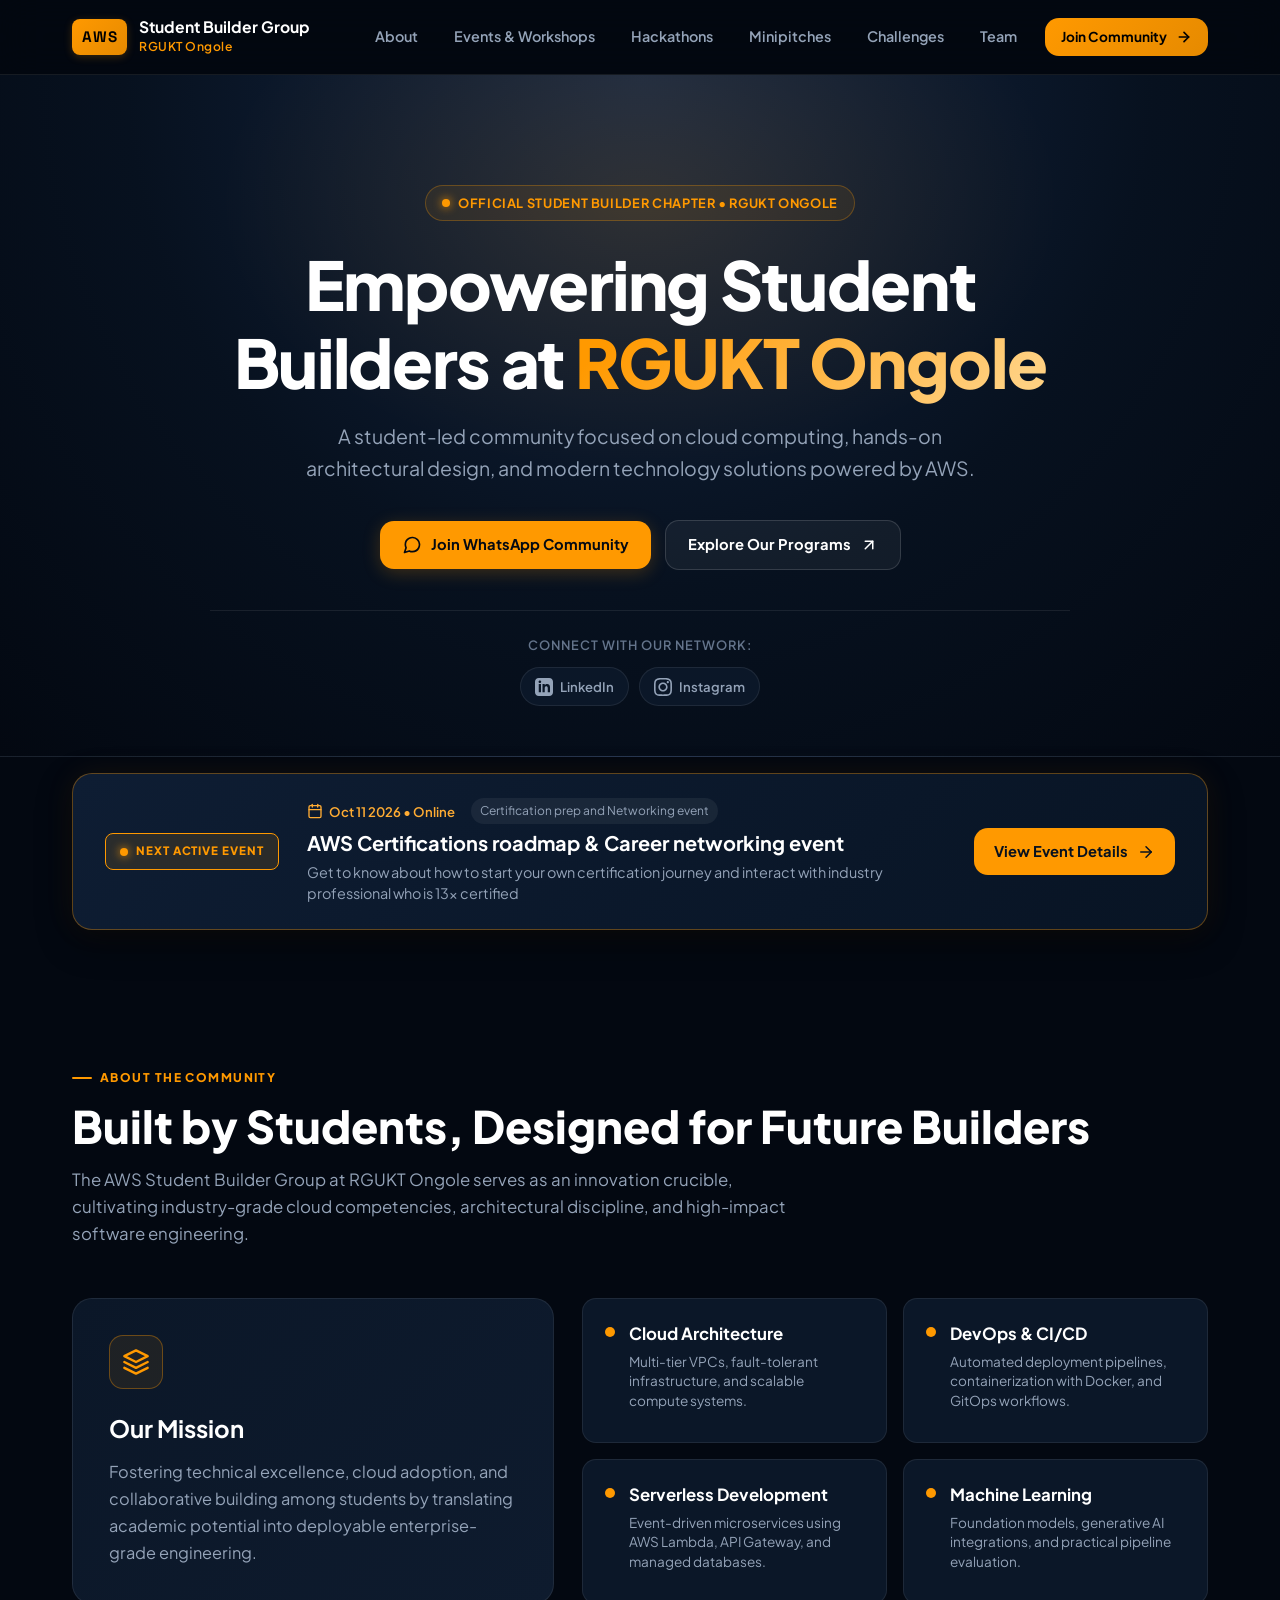
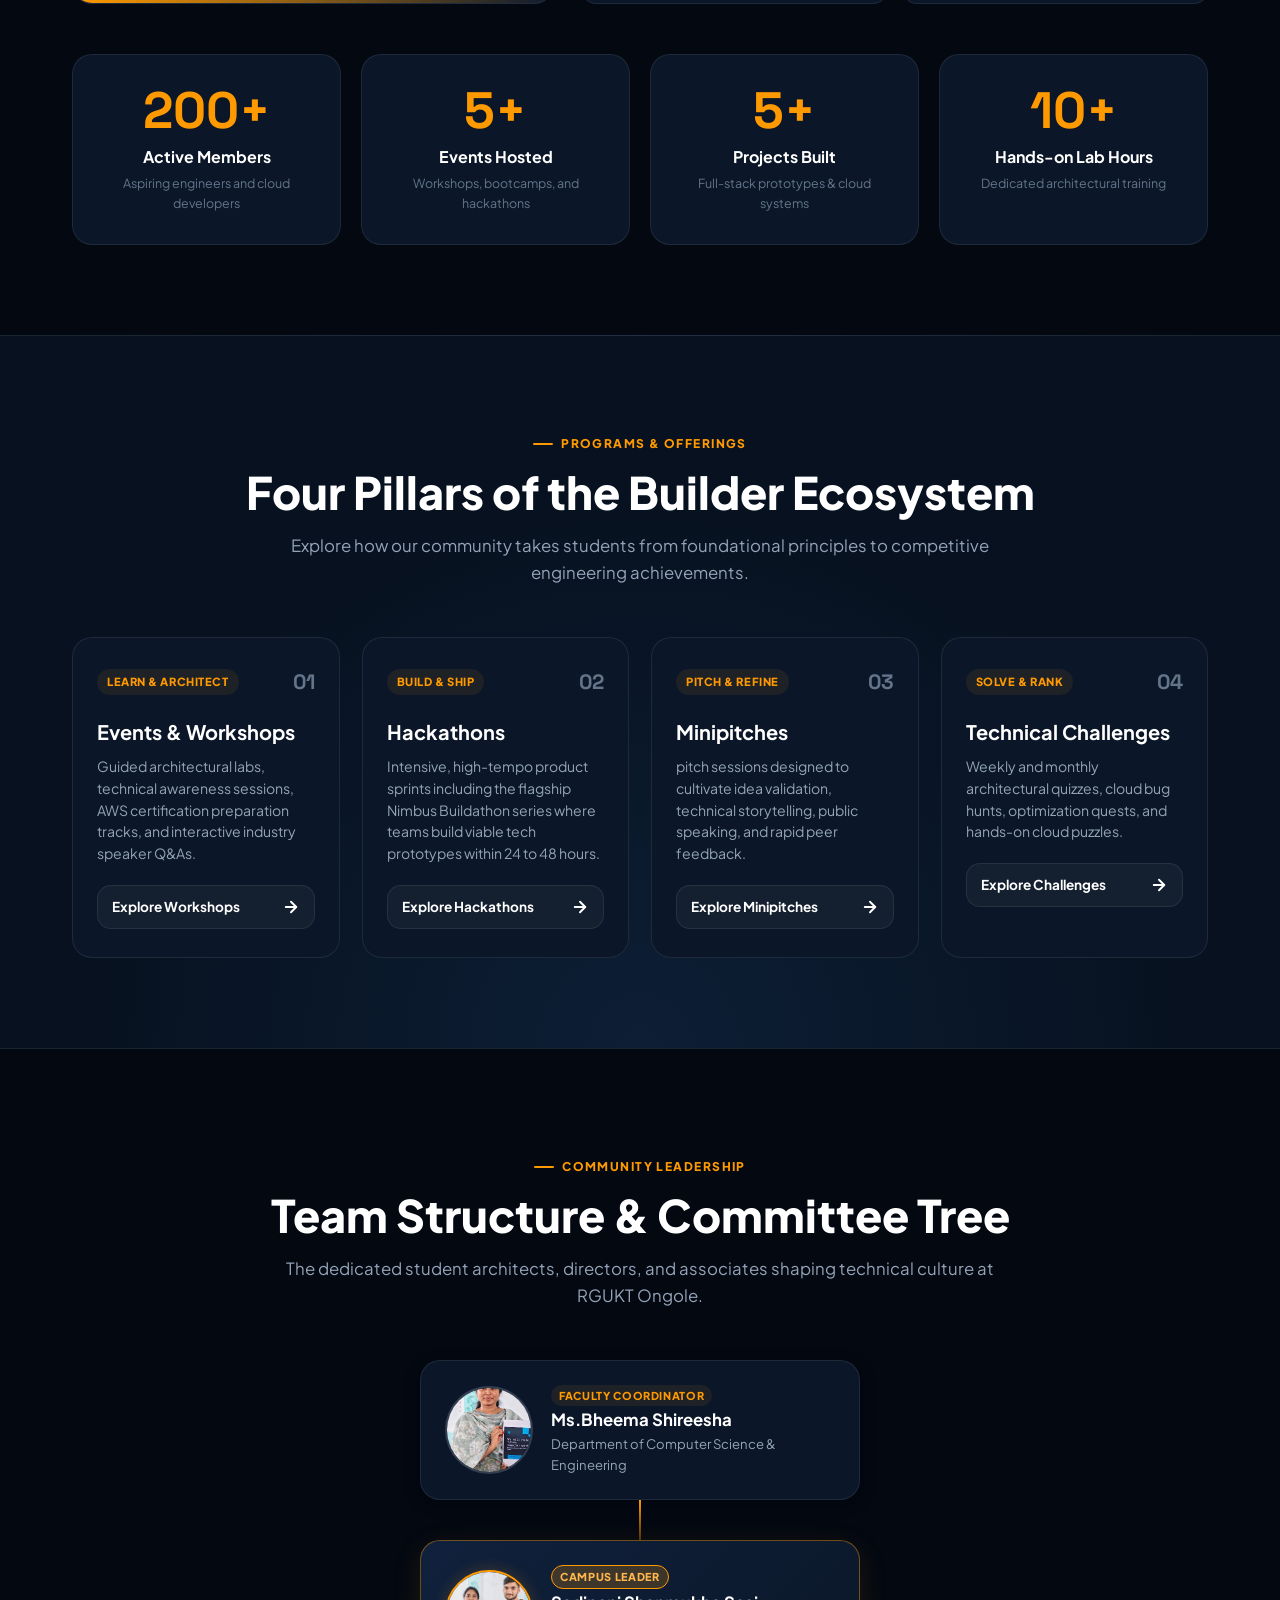
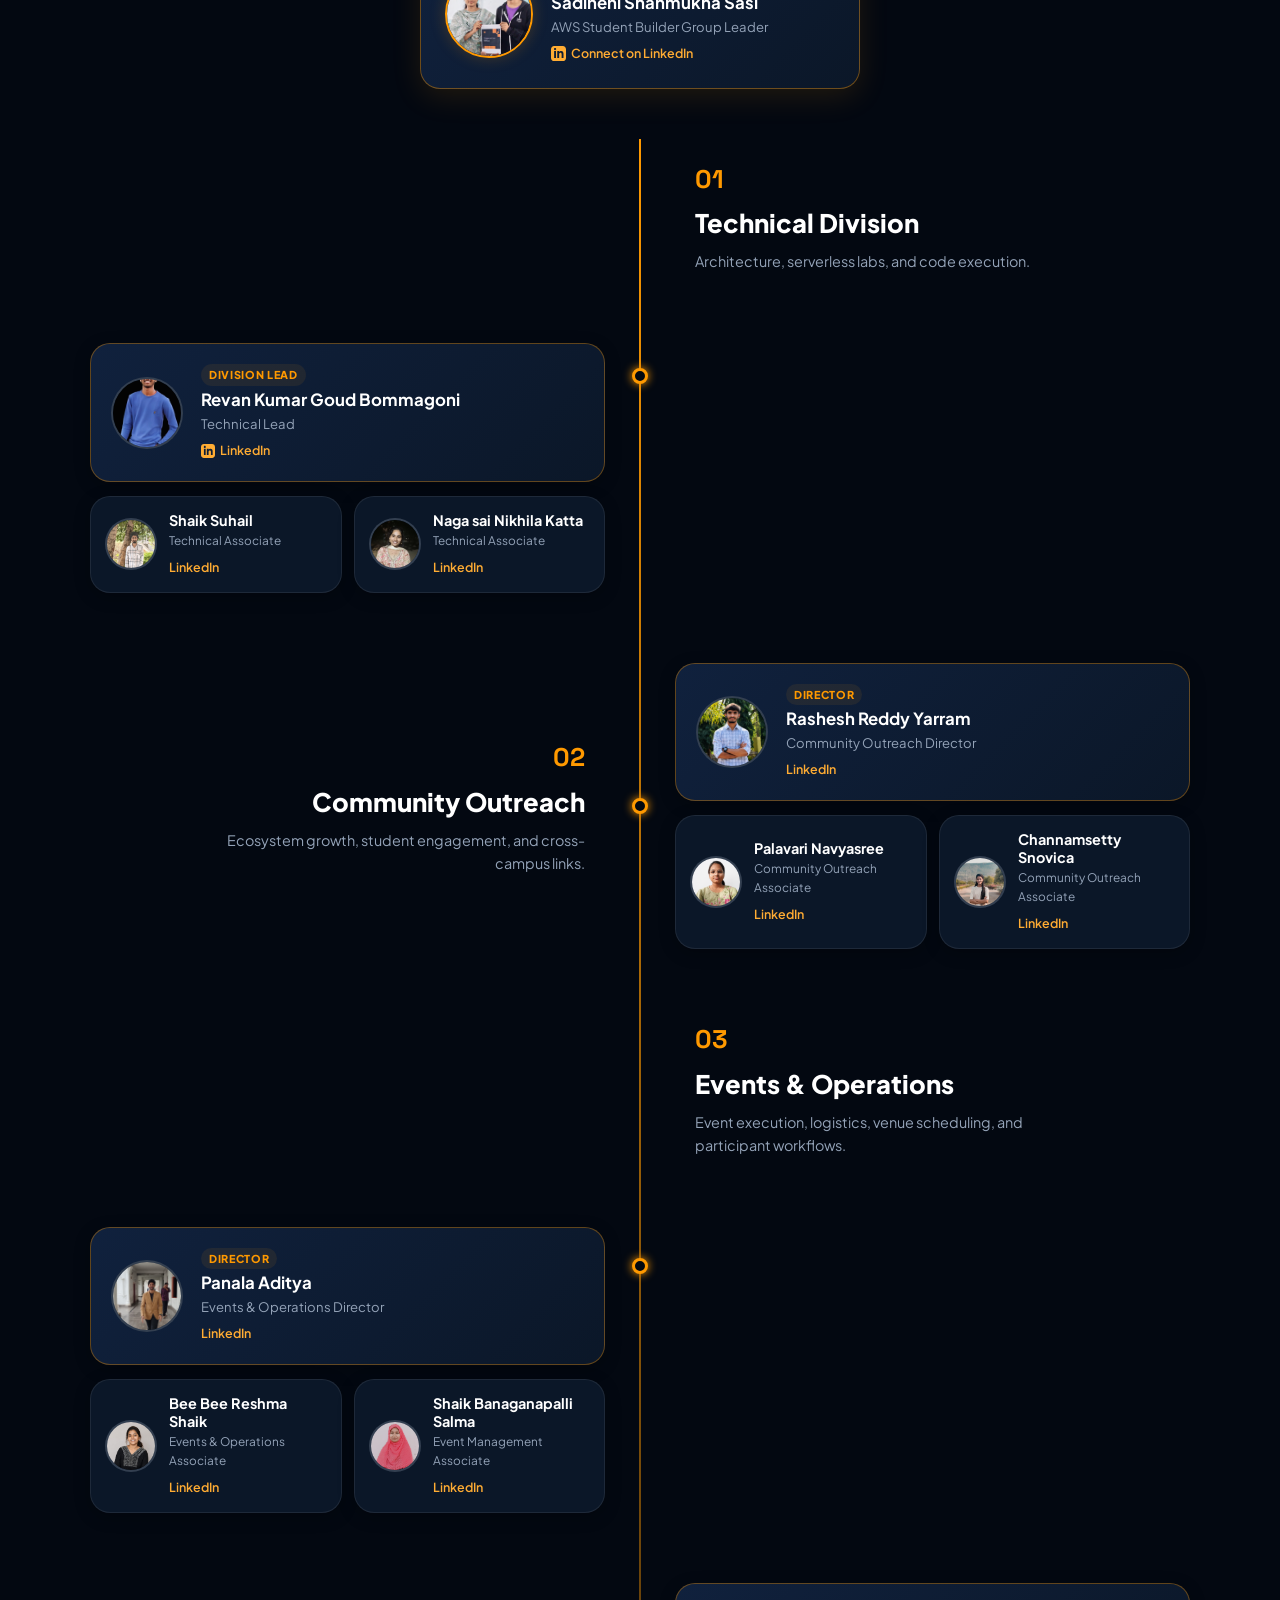
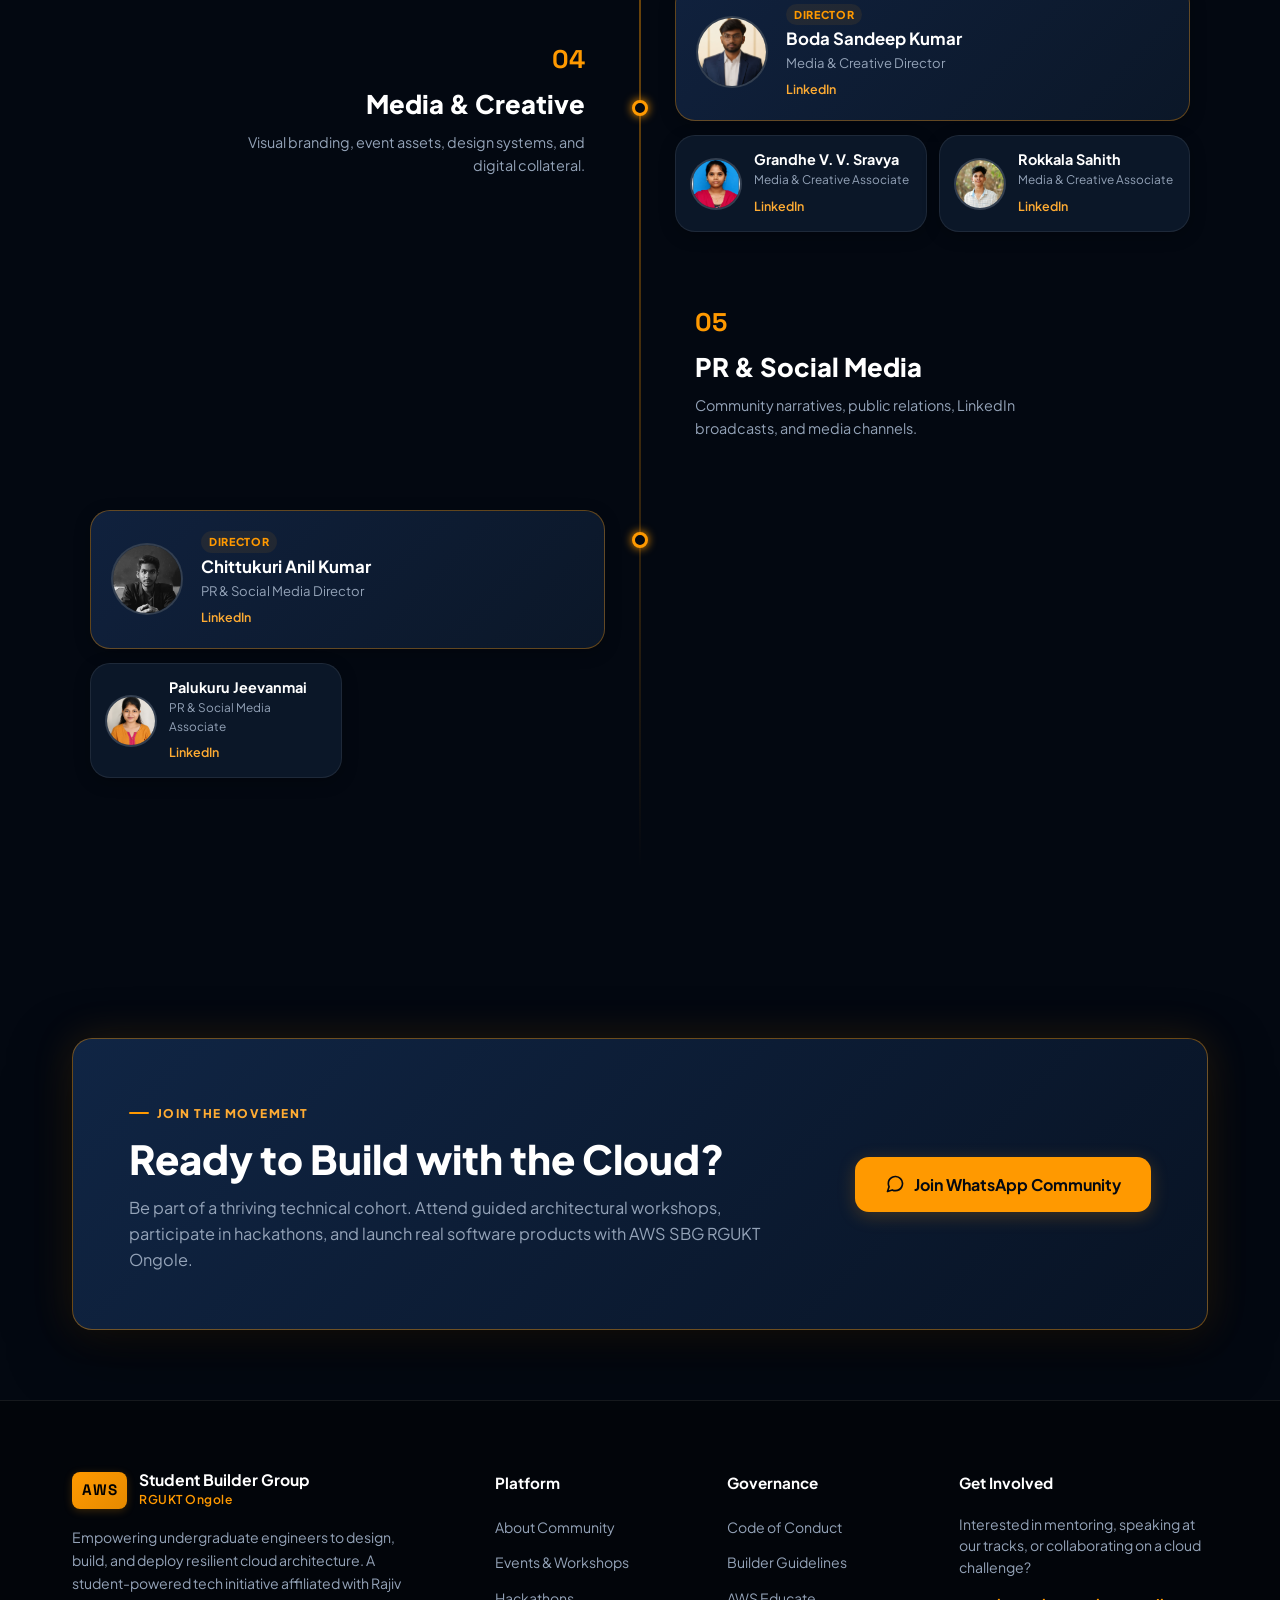
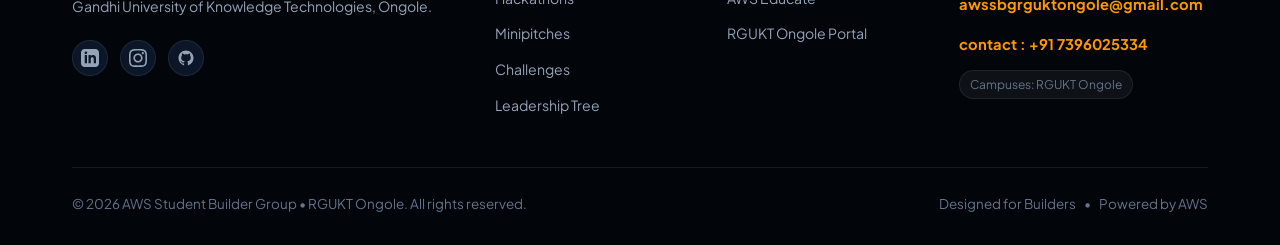
==== commit c473e264: "Another final version prepared by sasi" ====
--- a/index.html
+++ b/index.html
@@ -3,58 +3,661 @@
 <head>
     <meta charset="UTF-8">
     <meta name="viewport" content="width=device-width, initial-scale=1.0">
-    <meta name="description" content="AWS Student Builder Group - a student-driven community building with cloud, AI, software and emerging technologies.">
+    <meta name="description" content="AWS Student Builder Group at RGUKT Ongole - Empowering student builders in cloud computing, serverless architectures, DevOps, and machine learning.">
     <meta name="theme-color" content="#07111f">
-    <title>AWS Student Builder Group | Build What's Next</title>
+    <title>AWS Student Builder Group | RGUKT Ongole</title>
+    <link rel="preconnect" href="https://fonts.googleapis.com">
+    <link rel="preconnect" href="https://fonts.gstatic.com" crossorigin>
+    <link href="https://fonts.googleapis.com/css2?family=Plus+Jakarta+Sans:wght@400;500;600;700;800&family=Space+Grotesk:wght@500;700&display=swap" rel="stylesheet">
     <link rel="stylesheet" href="style.css">
 </head>
-<body>
-    <header class="site-header">
+<body class="page-home">
+    <!-- Sticky Glass Navigation -->
+    <header class="site-header" id="siteHeader">
         <div class="header-inner">
-            <a href="index.html" class="brand">
-                <img src="assets/aws-logo.png" alt="AWS Logo">
-                <span>AWS Student Builder Group RGUKT-Ongole</span>
+            <a href="index.html" class="brand" aria-label="AWS Student Builder Group RGUKT Ongole Home">
+                <span class="brand-badge">AWS</span>
+                <div class="brand-text">
+                    <span class="brand-title">Student Builder Group</span>
+                    <span class="brand-sub">RGUKT Ongole</span>
+                </div>
             </a>
-            <nav class="main-nav" aria-label="Main navigation">
-                <a href="index.html" data-page="index">Home</a>
-                <a href="team.html" data-page="team">Team</a>
-                <a href="workshops.html" data-page="workshops">Workshops</a>
-                <a href="hackathon.html" data-page="hackathon">Hackathon</a>
-                <a href="minipitch.html" data-page="minipitch">Mini Pitch</a>
+
+            <button class="mobile-nav-toggle" id="mobileNavToggle" aria-label="Toggle navigation menu" aria-expanded="false" aria-controls="mainNav">
+                <span class="bar"></span>
+                <span class="bar"></span>
+                <span class="bar"></span>
+            </button>
+
+            <nav class="main-nav" id="mainNav" aria-label="Main navigation">
+                <a href="#about" class="nav-link">About</a>
+                <a href="workshops.html" class="nav-link">Events &amp; Workshops</a>
+                <a href="hackathon.html" class="nav-link">Hackathons</a>
+                <a href="minipitch.html" class="nav-link">Minipitches</a>
+                <a href="challenges.html" class="nav-link">Challenges</a>
+                <a href="#team" class="nav-link">Team</a>
+                <a href="https://chat.whatsapp.com/Hy5V2t7DV6SDbpdqzxD9fQ" target="_blank" rel="noopener noreferrer" class="btn btn-nav-cta">
+                    <span>Join Community</span>
+                    <svg class="icon-arrow" width="16" height="16" viewBox="0 0 24 24" fill="none" stroke="currentColor" stroke-width="2.5" stroke-linecap="round" stroke-linejoin="round"><line x1="5" y1="12" x2="19" y2="12"></line><polyline points="12 5 19 12 12 19"></polyline></svg>
+                </a>
             </nav>
         </div>
     </header>
 
     <main>
-        <section class="hero">
+        <!-- Hero Section -->
+        <section class="hero-section" id="hero">
             <div class="page-container hero-container">
                 <div class="hero-content">
-                    <span class="eyebrow">AWS STUDENT BUILDER GROUP</span>
-                    <h1>Built to <span>Build.</span></h1>
-                    <p class="hero-description">A student-powered technology community where ideas become prototypes, prototypes become products, and students become confident builders.</p>
+                    <div class="hero-pill">
+                        <span class="pill-dot"></span>
+                        <span class="pill-text">Official Student Builder Chapter &bull; RGUKT Ongole</span>
+                    </div>
+                    <h1 class="hero-title">
+                        Empowering Student Builders at <span class="highlight-text">RGUKT Ongole</span>
+                    </h1>
+                    <p class="hero-subtitle">
+                        A student-led community focused on cloud computing, hands-on architectural design, and modern technology solutions powered by AWS.
+                    </p>
+
                     <div class="hero-actions">
-                        <a href="workshops.html" class="btn btn-primary">Explore Workshops</a>
-                        <a href="hackathon.html" class="btn btn-secondary">Explore Hackathon</a>
+                        <a href="https://chat.whatsapp.com/Hy5V2t7DV6SDbpdqzxD9fQ" target="_blank" rel="noopener noreferrer" class="btn btn-primary">
+                            <svg class="btn-icon" width="20" height="20" viewBox="0 0 24 24" fill="none" stroke="currentColor" stroke-width="2" stroke-linecap="round" stroke-linejoin="round"><path d="M21 11.5a8.38 8.38 0 0 1-.9 3.8 8.5 8.5 0 0 1-7.6 4.7 8.38 8.38 0 0 1-3.8-.9L3 21l1.9-5.7a8.38 8.38 0 0 1-.9-3.8 8.5 8.5 0 0 1 4.7-7.6 8.38 8.38 0 0 1 3.8-.9h.5a8.48 8.48 0 0 1 8 8v.5z"></path></svg>
+                            <span>Join WhatsApp Community</span>
+                        </a>
+                        <a href="#offerings" class="btn btn-secondary">
+                            <span>Explore Our Programs</span>
+                            <svg class="btn-icon" width="18" height="18" viewBox="0 0 24 24" fill="none" stroke="currentColor" stroke-width="2" stroke-linecap="round" stroke-linejoin="round"><line x1="7" y1="17" x2="17" y2="7"></line><polyline points="7 7 17 7 17 17"></polyline></svg>
+                        </a>
+                    </div>
+
+                    <!-- Social Links Bar -->
+                    <div class="social-bar-wrapper">
+                        <span class="social-bar-label">Connect with our network:</span>
+                        <div class="social-links-bar" aria-label="Social media channels">
+                            <a href="https://www.linkedin.com/company/aws-sbg-rgukt-ongole/" target="_blank" rel="noopener noreferrer" aria-label="LinkedIn" class="social-chip">
+                                <svg width="18" height="18" viewBox="0 0 24 24" fill="currentColor"><path d="M19 0h-14c-2.761 0-5 2.239-5 5v14c0 2.761 2.239 5 5 5h14c2.762 0 5-2.239 5-5v-14c0-2.761-2.238-5-5-5zm-11 19h-3v-11h3v11zm-1.5-12.268c-.966 0-1.75-.79-1.75-1.764s.784-1.764 1.75-1.764 1.75.79 1.75 1.764-.783 1.764-1.75 1.764zm13.5 12.268h-3v-5.604c0-3.368-4-3.113-4 0v5.604h-3v-11h3v1.765c1.396-2.586 7-2.777 7 2.476v6.759z"/></svg>
+                                <span>LinkedIn</span>
+                            </a>
+                            
+                            
+                      
+                            <a href="https://www.instagram.com/awssbgrguktongole" target="_blank" rel="noopener noreferrer" aria-label="Instagram" class="social-chip">
+                                <svg width="18" height="18" viewBox="0 0 24 24" fill="currentColor"><path d="M12 2.163c3.204 0 3.584.012 4.85.07 3.252.148 4.771 1.691 4.919 4.919.058 1.265.069 1.645.069 4.849 0 3.205-.012 3.584-.069 4.849-.149 3.225-1.664 4.771-4.919 4.919-1.266.058-1.644.07-4.85.07-3.204 0-3.584-.012-4.849-.07-3.26-.149-4.771-1.699-4.919-4.92-.058-1.265-.07-1.644-.07-4.849 0-3.204.013-3.583.07-4.849.149-3.227 1.664-4.771 4.919-4.919 1.266-.057 1.645-.069 4.849-.069zm0-2.163c-3.259 0-3.667.014-4.947.072-4.358.2-6.78 2.618-6.98 6.98-.059 1.281-.073 1.689-.073 4.948 0 3.259.014 3.668.072 4.948.2 4.358 2.618 6.78 6.98 6.98 1.281.058 1.689.072 4.948.072 3.259 0 3.668-.014 4.948-.072 4.354-.2 6.782-2.618 6.979-6.98.059-1.28.073-1.689.073-4.948 0-3.259-.014-3.667-.072-4.947-.196-4.354-2.617-6.78-6.979-6.98-1.281-.059-1.69-.073-4.949-.073zm0 5.838c-3.403 0-6.162 2.759-6.162 6.162s2.759 6.163 6.162 6.163 6.162-2.759 6.162-6.163c0-3.403-2.759-6.162-6.162-6.162zm0 10.162c-2.209 0-4-1.79-4-4 0-2.209 1.791-4 4-4s4 1.791 4 4c0 2.21-1.791 4-4 4zm6.406-11.845c-.796 0-1.441.645-1.441 1.44s.645 1.44 1.441 1.44c.795 0 1.439-.645 1.439-1.44s-.644-1.44-1.439-1.44z"/></svg>
+                                <span>Instagram</span>
+                            </a>
+                        </div>
+                    </div>
+                </div>
+            </div>
+        </section>
+
+        <!-- Upcoming Event Spotlight Banner -->
+        <section class="spotlight-section" aria-label="Active Event Spotlight">
+            <div class="page-container">
+                <div class="spotlight-card">
+                    <div class="spotlight-tag">
+                        <span class="spotlight-pulse"></span>
+                        <span class="spotlight-label">NEXT ACTIVE EVENT</span>
+                    </div>
+                    <div class="spotlight-details">
+                        <div class="spotlight-meta">
+                            <span class="meta-date">
+                                <svg width="16" height="16" viewBox="0 0 24 24" fill="none" stroke="currentColor" stroke-width="2" stroke-linecap="round" stroke-linejoin="round"><rect x="3" y="4" width="18" height="18" rx="2" ry="2"></rect><line x1="16" y1="2" x2="16" y2="6"></line><line x1="8" y1="2" x2="8" y2="6"></line><line x1="3" y1="10" x2="21" y2="10"></line></svg>
+                                Oct 11 2026  &bull; Online
+                            </span>
+                            <span class="meta-category">Certification prep and Networking event</span>
+                        </div>
+                        <h2 class="spotlight-title">AWS Certifications roadmap  &amp; Career networking event</h2>
+                        <p class="spotlight-desc">Get to know about how to start your own certification journey and interact with industry professional who is 13x certified</p>
+                    </div>
+                    <div class="spotlight-action">
+                        <a href="workshops.html" class="btn btn-spotlight">
+                            <span>View Event Details</span>
+                            <svg width="18" height="18" viewBox="0 0 24 24" fill="none" stroke="currentColor" stroke-width="2" stroke-linecap="round" stroke-linejoin="round"><line x1="5" y1="12" x2="19" y2="12"></line><polyline points="12 5 19 12 12 19"></polyline></svg>
+                        </a>
+                    </div>
+                </div>
+            </div>
+        </section>
+
+        <!-- About & Group Prestige -->
+        <section class="about-section" id="about">
+            <div class="page-container">
+                <div class="section-header">
+                    <span class="eyebrow">ABOUT THE COMMUNITY</span>
+                    <h2 class="section-title">Built by Students, Designed for Future Builders</h2>
+                    <p class="section-lead">The AWS Student Builder Group at RGUKT Ongole serves as an innovation crucible, cultivating industry-grade cloud competencies, architectural discipline, and high-impact software engineering.</p>
+                </div>
+
+                <!-- Mission & Core Focus -->
+                <div class="mission-focus-grid">
+                    <div class="mission-card">
+                        <div class="focus-icon-box">
+                            <svg width="28" height="28" viewBox="0 0 24 24" fill="none" stroke="currentColor" stroke-width="2" stroke-linecap="round" stroke-linejoin="round"><path d="M12 2L2 7l10 5 10-5-10-5z"></path><path d="M2 17l10 5 10-5"></path><path d="M2 12l10 5 10-5"></path></svg>
+                        </div>
+                        <h3 class="card-heading">Our Mission</h3>
+                        <p class="card-text">
+                            Fostering technical excellence, cloud adoption, and collaborative building among students by translating academic potential into deployable enterprise-grade engineering.
+                        </p>
+                    </div>
+
+                    <div class="focus-pillars">
+                        <div class="pillar-card">
+                            <span class="pillar-dot"></span>
+                            <div>
+                                <h4>Cloud Architecture</h4>
+                                <p>Multi-tier VPCs, fault-tolerant infrastructure, and scalable compute systems.</p>
+                            </div>
+                        </div>
+                        <div class="pillar-card">
+                            <span class="pillar-dot"></span>
+                            <div>
+                                <h4>DevOps &amp; CI/CD</h4>
+                                <p>Automated deployment pipelines, containerization with Docker, and GitOps workflows.</p>
+                            </div>
+                        </div>
+                        <div class="pillar-card">
+                            <span class="pillar-dot"></span>
+                            <div>
+                                <h4>Serverless Development</h4>
+                                <p>Event-driven microservices using AWS Lambda, API Gateway, and managed databases.</p>
+                            </div>
+                        </div>
+                        <div class="pillar-card">
+                            <span class="pillar-dot"></span>
+                            <div>
+                                <h4>Machine Learning</h4>
+                                <p>Foundation models, generative AI integrations, and practical pipeline evaluation.</p>
+                            </div>
+                        </div>
+                    </div>
+                </div>
+
+                <!-- Impact Metrics Grid -->
+                <div class="impact-metrics-grid">
+                    <div class="metric-card">
+                        <span class="metric-value" data-target="500">200+</span>
+                        <span class="metric-label">Active Members</span>
+                        <span class="metric-sub">Aspiring engineers and cloud developers</span>
+                    </div>
+                    <div class="metric-card">
+                        <span class="metric-value" data-target="12">5+</span>
+                        <span class="metric-label">Events Hosted</span>
+                        <span class="metric-sub">Workshops, bootcamps, and hackathons</span>
+                    </div>
+                    <div class="metric-card">
+                        <span class="metric-value" data-target="45">5+</span>
+                        <span class="metric-label">Projects Built</span>
+                        <span class="metric-sub">Full-stack prototypes &amp; cloud systems</span>
+                    </div>
+                    <div class="metric-card">
+                        <span class="metric-value" data-target="60">10+</span>
+                        <span class="metric-label">Hands-on Lab Hours</span>
+                        <span class="metric-sub">Dedicated architectural training</span>
+                    </div>
+                </div>
+            </div>
+        </section>
+
+        <!-- Programs & Offerings Overview (4 Interactive Teaser Cards) -->
+        <section class="offerings-section" id="offerings">
+            <div class="page-container">
+                <div class="section-header text-center">
+                    <span class="eyebrow">PROGRAMS &amp; OFFERINGS</span>
+                    <h2 class="section-title">Four Pillars of the Builder Ecosystem</h2>
+                    <p class="section-lead">Explore how our community takes students from foundational principles to competitive engineering achievements.</p>
+                </div>
+
+                <div class="programs-grid">
+                    <!-- Card 1: Events & Workshops -->
+                    <article class="program-card">
+                        <div class="card-top">
+                            <span class="program-badge">LEARN &amp; ARCHITECT</span>
+                            <span class="program-num">01</span>
+                        </div>
+                        <h3 class="program-name">Events &amp; Workshops</h3>
+                        <p class="program-summary">
+                            Guided architectural labs, technical awareness sessions, AWS certification preparation tracks, and interactive industry speaker Q&amp;As.
+                        </p>
+                        
+                        <a href="workshops.html" class="program-link" aria-label="Explore Events and Workshops">
+                            <span>Explore Workshops</span>
+                            <svg width="18" height="18" viewBox="0 0 24 24" fill="none" stroke="currentColor" stroke-width="2.5" stroke-linecap="round" stroke-linejoin="round"><line x1="5" y1="12" x2="19" y2="12"></line><polyline points="12 5 19 12 12 19"></polyline></svg>
+                        </a>
+                    </article>
+
+                    <!-- Card 2: Hackathons -->
+                    <article class="program-card">
+                        <div class="card-top">
+                            <span class="program-badge">BUILD &amp; SHIP</span>
+                            <span class="program-num">02</span>
+                        </div>
+                        <h3 class="program-name">Hackathons</h3>
+                        <p class="program-summary">
+                            Intensive, high-tempo product sprints including the flagship Nimbus Buildathon series where teams build viable tech prototypes within 24 to 48 hours.
+                        </p>
+                        
+                        <a href="hackathon.html" class="program-link" aria-label="Explore Hackathons">
+                            <span>Explore Hackathons</span>
+                            <svg width="18" height="18" viewBox="0 0 24 24" fill="none" stroke="currentColor" stroke-width="2.5" stroke-linecap="round" stroke-linejoin="round"><line x1="5" y1="12" x2="19" y2="12"></line><polyline points="12 5 19 12 12 19"></polyline></svg>
+                        </a>
+                    </article>
+
+                    <!-- Card 3: Minipitches -->
+                    <article class="program-card">
+                        <div class="card-top">
+                            <span class="program-badge">PITCH &amp; REFINE</span>
+                            <span class="program-num">03</span>
+                        </div>
+                        <h3 class="program-name">Minipitches</h3>
+                        <p class="program-summary">
+                             pitch sessions designed to cultivate idea validation, technical storytelling, public speaking, and rapid peer feedback.
+                        </p>
+                        
+                        <a href="minipitch.html" class="program-link" aria-label="Explore Minipitches">
+                            <span>Explore Minipitches</span>
+                            <svg width="18" height="18" viewBox="0 0 24 24" fill="none" stroke="currentColor" stroke-width="2.5" stroke-linecap="round" stroke-linejoin="round"><line x1="5" y1="12" x2="19" y2="12"></line><polyline points="12 5 19 12 12 19"></polyline></svg>
+                        </a>
+                    </article>
+
+                    <!-- Card 4: Challenges -->
+                    <article class="program-card">
+                        <div class="card-top">
+                            <span class="program-badge">SOLVE &amp; RANK</span>
+                            <span class="program-num">04</span>
+                        </div>
+                        <h3 class="program-name">Technical Challenges</h3>
+                        <p class="program-summary">
+                            Weekly and monthly architectural quizzes, cloud bug hunts, optimization quests, and hands-on cloud puzzles.
+                        </p>
+                        
+                        <a href="challenges.html" class="program-link" aria-label="Explore Technical Challenges">
+                            <span>Explore Challenges</span>
+                            <svg width="18" height="18" viewBox="0 0 24 24" fill="none" stroke="currentColor" stroke-width="2.5" stroke-linecap="round" stroke-linejoin="round"><line x1="5" y1="12" x2="19" y2="12"></line><polyline points="12 5 19 12 12 19"></polyline></svg>
+                        </a>
+                    </article>
+                </div>
+            </div>
+        </section>
+
+        <!-- Team Hierarchy (Visual Alternating Tree Structure) -->
+        <section class="team-hierarchy-section" id="team">
+            <div class="page-container">
+                <div class="section-header text-center">
+                    <span class="eyebrow">COMMUNITY LEADERSHIP</span>
+                    <h2 class="section-title">Team Structure &amp; Committee Tree</h2>
+                    <p class="section-lead">The dedicated student architects, directors, and associates shaping technical culture at RGUKT Ongole.</p>
+                </div>
+
+                <!-- Central Leadership Nodes -->
+                <div class="leadership-root">
+                    <div class="root-card-wrapper">
+                        <article class="person-card root-leader">
+                            <div class="card-avatar">
+                                <img src="assets/AWS Website_photos /team/FacultyCoordinator.png" alt="Faculty Coordinator" loading="lazy" onerror="this.src='https://ui-avatars.com/api/?name=Faculty+Coordinator&background=0b1728&color=ff9900'">
+                            </div>
+                            <div class="card-bio">
+                                <span class="role-badge">Faculty Coordinator</span>
+                                <h3 class="person-name">Ms.Bheema Shireesha</h3>
+                                <p class="person-affiliation">Department of Computer Science &amp; Engineering</p>
+                            </div>
+                        </article>
+                    </div>
+
+                    <div class="root-connector-vertical"></div>
+
+                    <div class="root-card-wrapper">
+                        <article class="person-card root-leader highlight-leader">
+                            <div class="card-avatar">
+                                <img src="assets/AWS Website_photos /team/campus-leader.jpg" alt="Sadineni Shanmukha Sasi - AWS Student Builder Group Leader" loading="lazy" onerror="this.src='https://ui-avatars.com/api/?name=Shanmukha+Sasi&background=0b1728&color=ff9900'">
+                            </div>
+                            <div class="card-bio">
+                                <span class="role-badge role-badge-gold">Campus Leader</span>
+                                <h3 class="person-name">Sadineni Shanmukha Sasi</h3>
+                                <p class="person-title">AWS Student Builder Group Leader</p>
+                                <a href="https://www.linkedin.com/in/shanmukhasasi" target="_blank" rel="noopener noreferrer" class="member-linkedin" aria-label="Shanmukha Sasi LinkedIn Profile">
+                                    <svg width="15" height="15" viewBox="0 0 24 24" fill="currentColor"><path d="M19 0h-14c-2.761 0-5 2.239-5 5v14c0 2.761 2.239 5 5 5h14c2.762 0 5-2.239 5-5v-14c0-2.761-2.238-5-5-5zm-11 19h-3v-11h3v11zm-1.5-12.268c-.966 0-1.75-.79-1.75-1.764s.784-1.764 1.75-1.764 1.75.79 1.75 1.764-.783 1.764-1.75 1.764zm13.5 12.268h-3v-5.604c0-3.368-4-3.113-4 0v5.604h-3v-11h3v1.765c1.396-2.586 7-2.777 7 2.476v6.759z"/></svg>
+                                    <span>Connect on LinkedIn</span>
+                                </a>
+                            </div>
+                        </article>
+                    </div>
+                </div>
+
+                <!-- Tree Central Trunk & Alternating Branches -->
+                <div class="tree-trunk-container">
+                    <div class="tree-central-line"></div>
+
+                    <!-- Branch 1: Technical Team (Left Branch / Right Label) -->
+                    <div class="tree-branch branch-left">
+                        <div class="branch-connector"></div>
+                        <div class="branch-team-title">
+                            <span class="track-number">01</span>
+                            <h3>Technical Division</h3>
+                            <p>Architecture, serverless labs, and code execution.</p>
+                        </div>
+                        <div class="branch-tree-content">
+                            <!-- Lead Node -->
+                            <div class="branch-lead-node">
+                                <article class="person-card card-lead">
+                                    <div class="card-avatar">
+                                        <img src="assets/AWS Website_photos /team/Revan.png" alt="Revan Kumar Goud Bommagoni" loading="lazy" onerror="this.src='https://ui-avatars.com/api/?name=Revan+Kumar&background=0b1728&color=ff9900'">
+                                    </div>
+                                    <div class="card-bio">
+                                        <span class="role-badge">Division Lead</span>
+                                        <h4 class="person-name">Revan Kumar Goud Bommagoni</h4>
+                                        <p class="person-title">Technical Lead</p>
+                                        <a href="https://linkedin.com" target="_blank" rel="noopener noreferrer" class="member-linkedin" aria-label="LinkedIn Profile">
+                                            <svg width="14" height="14" viewBox="0 0 24 24" fill="currentColor"><path d="M19 0h-14c-2.761 0-5 2.239-5 5v14c0 2.761 2.239 5 5 5h14c2.762 0 5-2.239 5-5v-14c0-2.761-2.238-5-5-5zm-11 19h-3v-11h3v11zm-1.5-12.268c-.966 0-1.75-.79-1.75-1.764s.784-1.764 1.75-1.764 1.75.79 1.75 1.764-.783 1.764-1.75 1.764zm13.5 12.268h-3v-5.604c0-3.368-4-3.113-4 0v5.604h-3v-11h3v1.765c1.396-2.586 7-2.777 7 2.476v6.759z"/></svg>
+                                            <span>LinkedIn</span>
+                                        </a>
+                                    </div>
+                                </article>
+                            </div>
+                            <!-- Sub-branch Nodes (Associates) -->
+                            <div class="branch-associates-cluster">
+                                <article class="person-card card-associate">
+                                    <div class="card-avatar">
+                                        <img src="assets/AWS Website_photos /team/suhail.jpg" alt="Shaik Suhail" loading="lazy" onerror="this.src='https://ui-avatars.com/api/?name=Shaik+Suhail&background=0b1728&color=ff9900'">
+                                    </div>
+                                    <div class="card-bio">
+                                        <h5 class="person-name">Shaik Suhail</h5>
+                                        <p class="person-title">Technical Associate</p>
+                                        <a href="https://linkedin.com" target="_blank" rel="noopener noreferrer" class="member-linkedin"><span>LinkedIn</span></a>
+                                    </div>
+                                </article>
+                                <article class="person-card card-associate">
+                                    <div class="card-avatar">
+                                        <img src="assets/AWS Website_photos /team/Nikhila.jpeg" alt="Naga sai Nikhila Katta" loading="lazy" onerror="this.src='https://ui-avatars.com/api/?name=Nikhila+Katta&background=0b1728&color=ff9900'">
+                                    </div>
+                                    <div class="card-bio">
+                                        <h5 class="person-name">Naga sai Nikhila Katta</h5>
+                                        <p class="person-title">Technical Associate</p>
+                                        <a href="https://linkedin.com" target="_blank" rel="noopener noreferrer" class="member-linkedin"><span>LinkedIn</span></a>
+                                    </div>
+                                </article>
+                            </div>
+                        </div>
+                    </div>
+
+                    <!-- Branch 2: Community Outreach (Right Branch / Left Label) -->
+                    <div class="tree-branch branch-right">
+                        <div class="branch-connector"></div>
+                        <div class="branch-team-title">
+                            <span class="track-number">02</span>
+                            <h3>Community Outreach</h3>
+                            <p>Ecosystem growth, student engagement, and cross-campus links.</p>
+                        </div>
+                        <div class="branch-tree-content">
+                            <!-- Lead Node -->
+                            <div class="branch-lead-node">
+                                <article class="person-card card-lead">
+                                    <div class="card-avatar">
+                                        <img src="assets/AWS Website_photos /team/Radesh.png" alt="Rashesh Reddy Yarram" loading="lazy" onerror="this.src='https://ui-avatars.com/api/?name=Rashesh+Reddy&background=0b1728&color=ff9900'">
+                                    </div>
+                                    <div class="card-bio">
+                                        <span class="role-badge">Director</span>
+                                        <h4 class="person-name">Rashesh Reddy Yarram</h4>
+                                        <p class="person-title">Community Outreach Director</p>
+                                        <a href="https://linkedin.com" target="_blank" rel="noopener noreferrer" class="member-linkedin"><span>LinkedIn</span></a>
+                                    </div>
+                                </article>
+                            </div>
+                            <!-- Sub-branch Nodes -->
+                            <div class="branch-associates-cluster">
+                                <article class="person-card card-associate">
+                                    <div class="card-avatar">
+                                        <img src="assets/AWS Website_photos /team/Navyasree.png" alt="Palavari Navyasree" loading="lazy" onerror="this.src='https://ui-avatars.com/api/?name=Navyasree&background=0b1728&color=ff9900'">
+                                    </div>
+                                    <div class="card-bio">
+                                        <h5 class="person-name">Palavari Navyasree</h5>
+                                        <p class="person-title">Community Outreach Associate</p>
+                                        <a href="https://linkedin.com" target="_blank" rel="noopener noreferrer" class="member-linkedin"><span>LinkedIn</span></a>
+                                    </div>
+                                </article>
+                                <article class="person-card card-associate">
+                                    <div class="card-avatar">
+                                        <img src="assets/AWS Website_photos /team/snovica.jpeg" alt="Channamsetty Snovica" loading="lazy" onerror="this.src='https://ui-avatars.com/api/?name=Snovica&background=0b1728&color=ff9900'">
+                                    </div>
+                                    <div class="card-bio">
+                                        <h5 class="person-name">Channamsetty Snovica</h5>
+                                        <p class="person-title">Community Outreach Associate</p>
+                                        <a href="https://linkedin.com" target="_blank" rel="noopener noreferrer" class="member-linkedin"><span>LinkedIn</span></a>
+                                    </div>
+                                </article>
+                            </div>
+                        </div>
+                    </div>
+
+                    <!-- Branch 3: Events & Operations (Left Branch / Right Label) -->
+                    <div class="tree-branch branch-left">
+                        <div class="branch-connector"></div>
+                        <div class="branch-team-title">
+                            <span class="track-number">03</span>
+                            <h3>Events &amp; Operations</h3>
+                            <p>Event execution, logistics, venue scheduling, and participant workflows.</p>
+                        </div>
+                        <div class="branch-tree-content">
+                            <!-- Lead Node -->
+                            <div class="branch-lead-node">
+                                <article class="person-card card-lead">
+                                    <div class="card-avatar">
+                                        <img src="assets/AWS Website_photos /team/Aditya.jpeg" alt="Panala Aditya" loading="lazy" onerror="this.src='https://ui-avatars.com/api/?name=Panala+Aditya&background=0b1728&color=ff9900'">
+                                    </div>
+                                    <div class="card-bio">
+                                        <span class="role-badge">Director</span>
+                                        <h4 class="person-name">Panala Aditya</h4>
+                                        <p class="person-title">Events &amp; Operations Director</p>
+                                        <a href="https://linkedin.com" target="_blank" rel="noopener noreferrer" class="member-linkedin"><span>LinkedIn</span></a>
+                                    </div>
+                                </article>
+                            </div>
+                            <!-- Sub-branch Nodes -->
+                            <div class="branch-associates-cluster">
+                                <article class="person-card card-associate">
+                                    <div class="card-avatar">
+                                        <img src="assets/AWS Website_photos /team/reshma.jpg" alt="Bee Bee Reshma Shaik" loading="lazy" onerror="this.src='https://ui-avatars.com/api/?name=Reshma+Shaik&background=0b1728&color=ff9900'">
+                                    </div>
+                                    <div class="card-bio">
+                                        <h5 class="person-name">Bee Bee Reshma Shaik</h5>
+                                        <p class="person-title">Events &amp; Operations Associate</p>
+                                        <a href="https://linkedin.com" target="_blank" rel="noopener noreferrer" class="member-linkedin"><span>LinkedIn</span></a>
+                                    </div>
+                                </article>
+                                <article class="person-card card-associate">
+                                    <div class="card-avatar">
+                                        <img src="assets/AWS Website_photos /team/salma.jpeg" alt="Shaik Banaganapalli Salma" loading="lazy" onerror="this.src='https://ui-avatars.com/api/?name=Salma+Shaik&background=0b1728&color=ff9900'">
+                                    </div>
+                                    <div class="card-bio">
+                                        <h5 class="person-name">Shaik Banaganapalli Salma</h5>
+                                        <p class="person-title">Event Management Associate</p>
+                                        <a href="https://linkedin.com" target="_blank" rel="noopener noreferrer" class="member-linkedin"><span>LinkedIn</span></a>
+                                    </div>
+                                </article>
+                            </div>
+                        </div>
+                    </div>
+
+                    <!-- Branch 4: Media & Creative (Right Branch / Left Label) -->
+                    <div class="tree-branch branch-right">
+                        <div class="branch-connector"></div>
+                        <div class="branch-team-title">
+                            <span class="track-number">04</span>
+                            <h3>Media &amp; Creative</h3>
+                            <p>Visual branding, event assets, design systems, and digital collateral.</p>
+                        </div>
+                        <div class="branch-tree-content">
+                            <!-- Lead Node -->
+                            <div class="branch-lead-node">
+                                <article class="person-card card-lead">
+                                    <div class="card-avatar">
+                                        <img src="assets/AWS Website_photos /team/sandeep.jpg" alt="Boda Sandeep Kumar" loading="lazy" onerror="this.src='https://ui-avatars.com/api/?name=Sandeep+Kumar&background=0b1728&color=ff9900'">
+                                    </div>
+                                    <div class="card-bio">
+                                        <span class="role-badge">Director</span>
+                                        <h4 class="person-name">Boda Sandeep Kumar</h4>
+                                        <p class="person-title">Media &amp; Creative Director</p>
+                                        <a href="https://linkedin.com" target="_blank" rel="noopener noreferrer" class="member-linkedin"><span>LinkedIn</span></a>
+                                    </div>
+                                </article>
+                            </div>
+                            <!-- Sub-branch Nodes -->
+                            <div class="branch-associates-cluster">
+                                <article class="person-card card-associate">
+                                    <div class="card-avatar">
+                                        <img src="assets/AWS Website_photos /team/Sravya.jpg" alt="Grandhe Veera Venkata Sravya" loading="lazy" onerror="this.src='https://ui-avatars.com/api/?name=Sravya+Grandhe&background=0b1728&color=ff9900'">
+                                    </div>
+                                    <div class="card-bio">
+                                        <h5 class="person-name">Grandhe V. V. Sravya</h5>
+                                        <p class="person-title">Media &amp; Creative Associate</p>
+                                        <a href="https://linkedin.com" target="_blank" rel="noopener noreferrer" class="member-linkedin"><span>LinkedIn</span></a>
+                                    </div>
+                                </article>
+                                <article class="person-card card-associate">
+                                    <div class="card-avatar">
+                                        <img src="assets/AWS Website_photos /team/sahith.jpeg" alt="Rokkala Sahith" loading="lazy" onerror="this.src='https://ui-avatars.com/api/?name=Sahith+Rokkala&background=0b1728&color=ff9900'">
+                                    </div>
+                                    <div class="card-bio">
+                                        <h5 class="person-name">Rokkala Sahith</h5>
+                                        <p class="person-title">Media &amp; Creative Associate</p>
+                                        <a href="https://linkedin.com" target="_blank" rel="noopener noreferrer" class="member-linkedin"><span>LinkedIn</span></a>
+                                    </div>
+                                </article>
+                            </div>
+                        </div>
+                    </div>
+
+                    <!-- Branch 5: PR & Social Media (Left Branch / Right Label) -->
+                    <div class="tree-branch branch-left">
+                        <div class="branch-connector"></div>
+                        <div class="branch-team-title">
+                            <span class="track-number">05</span>
+                            <h3>PR &amp; Social Media</h3>
+                            <p>Community narratives, public relations, LinkedIn broadcasts, and media channels.</p>
+                        </div>
+                        <div class="branch-tree-content">
+                            <!-- Lead Node -->
+                            <div class="branch-lead-node">
+                                <article class="person-card card-lead">
+                                    <div class="card-avatar">
+                                        <img src="assets/AWS Website_photos /team/Anil.jpg" alt="Chittukuri Anil Kumar" loading="lazy" onerror="this.src='https://ui-avatars.com/api/?name=Anil+Kumar&background=0b1728&color=ff9900'">
+                                    </div>
+                                    <div class="card-bio">
+                                        <span class="role-badge">Director</span>
+                                        <h4 class="person-name">Chittukuri Anil Kumar</h4>
+                                        <p class="person-title">PR &amp; Social Media Director</p>
+                                        <a href="https://linkedin.com" target="_blank" rel="noopener noreferrer" class="member-linkedin"><span>LinkedIn</span></a>
+                                    </div>
+                                </article>
+                            </div>
+                            <!-- Sub-branch Nodes -->
+                            <div class="branch-associates-cluster">
+                                <article class="person-card card-associate">
+                                    <div class="card-avatar">
+                                        <img src="assets/AWS Website_photos /team/jeevanmai.png" alt="Palukuru Jeevanmai" loading="lazy" onerror="this.src='https://ui-avatars.com/api/?name=Jeevanmai&background=0b1728&color=ff9900'">
+                                    </div>
+                                    <div class="card-bio">
+                                        <h5 class="person-name">Palukuru Jeevanmai</h5>
+                                        <p class="person-title">PR &amp; Social Media Associate</p>
+                                        <a href="https://linkedin.com" target="_blank" rel="noopener noreferrer" class="member-linkedin"><span>LinkedIn</span></a>
+                                    </div>
+                                </article>
+                            </div>
+                        </div>
+                    </div>
+                </div>
+            </div>
+        </section>
+
+        <!-- Final Community Call to Action -->
+        <section class="join-banner-section">
+            <div class="page-container">
+                <div class="cta-inner-card">
+                    <div class="cta-text">
+                        <span class="eyebrow eyebrow-light">JOIN THE MOVEMENT</span>
+                        <h2>Ready to Build with the Cloud?</h2>
+                        <p>Be part of a thriving technical cohort. Attend guided architectural workshops, participate in hackathons, and launch real software products with AWS SBG RGUKT Ongole.</p>
+                    </div>
+                    <div class="cta-actions">
+                        <a href="https://chat.whatsapp.com/Hy5V2t7DV6SDbpdqzxD9fQ" target="_blank" rel="noopener noreferrer" class="btn btn-primary btn-large">
+                            <svg width="20" height="20" viewBox="0 0 24 24" fill="none" stroke="currentColor" stroke-width="2" stroke-linecap="round" stroke-linejoin="round"><path d="M21 11.5a8.38 8.38 0 0 1-.9 3.8 8.5 8.5 0 0 1-7.6 4.7 8.38 8.38 0 0 1-3.8-.9L3 21l1.9-5.7a8.38 8.38 0 0 1-.9-3.8 8.5 8.5 0 0 1 4.7-7.6 8.38 8.38 0 0 1 3.8-.9h.5a8.48 8.48 0 0 1 8 8v.5z"></path></svg>
+                            <span>Join WhatsApp Community</span>
+                        </a>
                     </div>
                 </div>
             </div>
         </section>
     </main>
 
+    <!-- Global Footer -->
     <footer class="site-footer">
-        <div class="footer-inner">
-            <div class="footer-brand">
-                <strong>AWS Student Builder Group</strong>
-                <span>RGUKT Ongole</span>
-            </div>
-            <div class="social-links">
-                <a href="https://www.linkedin.com/company/aws-sbg-rgukt-ongole/" target="_blank">LinkedIn</a>
-                
-                <a href="https://www.instagram.com/awssbgrguktongole" target="_blank">Instagram</a>
-            </div>
-            <p class="footer-copy"><span class="current-year"></span> AWS Student Builder Group. All rights reserved.</p>
+        <div class="page-container footer-container">
+            <div class="footer-grid">
+                <!-- Col 1: Identity -->
+                <div class="footer-col col-brand">
+                    <div class="brand footer-brand">
+                        <span class="brand-badge">AWS</span>
+                        <div class="brand-text">
+                            <span class="brand-title">Student Builder Group</span>
+                            <span class="brand-sub">RGUKT Ongole</span>
+                        </div>
+                    </div>
+                    <p class="footer-description">
+                        Empowering undergraduate engineers to design, build, and deploy resilient cloud architecture. A student-powered tech initiative affiliated with Rajiv Gandhi University of Knowledge Technologies, Ongole.
+                    </p>
+                    <div class="footer-social-row">
+                        <a href="https://www.linkedin.com/company/aws-sbg-rgukt-ongole/" target="_blank" rel="noopener noreferrer" aria-label="LinkedIn"><svg width="18" height="18" viewBox="0 0 24 24" fill="currentColor"><path d="M19 0h-14c-2.761 0-5 2.239-5 5v14c0 2.761 2.239 5 5 5h14c2.762 0 5-2.239 5-5v-14c0-2.761-2.238-5-5-5zm-11 19h-3v-11h3v11zm-1.5-12.268c-.966 0-1.75-.79-1.75-1.764s.784-1.764 1.75-1.764 1.75.79 1.75 1.764-.783 1.764-1.75 1.764zm13.5 12.268h-3v-5.604c0-3.368-4-3.113-4 0v5.604h-3v-11h3v1.765c1.396-2.586 7-2.777 7 2.476v6.759z"/></svg></a>
+                        <a href="https://www.instagram.com/awssbgrguktongole" target="_blank" rel="noopener noreferrer" aria-label="Instagram"><svg width="18" height="18" viewBox="0 0 24 24" fill="currentColor"><path d="M12 2.163c3.204 0 3.584.012 4.85.07 3.252.148 4.771 1.691 4.919 4.919.058 1.265.069 1.645.069 4.849 0 3.205-.012 3.584-.069 4.849-.149 3.225-1.664 4.771-4.919 4.919-1.266.058-1.644.07-4.85.07-3.204 0-3.584-.012-4.849-.07-3.26-.149-4.771-1.699-4.919-4.92-.058-1.265-.07-1.644-.07-4.849 0-3.204.013-3.583.07-4.849.149-3.227 1.664-4.771 4.919-4.919 1.266-.057 1.645-.069 4.849-.069zm0-2.163c-3.259 0-3.667.014-4.947.072-4.358.2-6.78 2.618-6.98 6.98-.059 1.281-.073 1.689-.073 4.948 0 3.259.014 3.668.072 4.948.2 4.358 2.618 6.78 6.98 6.98 1.281.058 1.689.072 4.948.072 3.259 0 3.668-.014 4.948-.072 4.354-.2 6.782-2.618 6.979-6.98.059-1.28.073-1.689.073-4.948 0-3.259-.014-3.667-.072-4.947-.196-4.354-2.617-6.78-6.979-6.98-1.281-.059-1.69-.073-4.949-.073zm0 5.838c-3.403 0-6.162 2.759-6.162 6.162s2.759 6.163 6.162 6.163 6.162-2.759 6.162-6.163c0-3.403-2.759-6.162-6.162-6.162zm0 10.162c-2.209 0-4-1.79-4-4 0-2.209 1.791-4 4-4s4 1.791 4 4c0 2.21-1.791 4-4 4zm6.406-11.845c-.796 0-1.441.645-1.441 1.44s.645 1.44 1.441 1.44c.795 0 1.439-.645 1.439-1.44s-.644-1.44-1.439-1.44z"/></svg></a>
+                        <a href="https://chat.whatsapp.com/Hy5V2t7DV6SDbpdqzxD9fQ" target="_blank" rel="noopener noreferrer" aria-label="Whatsapp"><svg width="18" height="18" viewBox="0 0 24 24" fill="currentColor"><path fill-rule="evenodd" clip-rule="evenodd" d="M12 2C6.477 2 2 6.484 2 12.017c0 4.425 2.865 8.18 6.839 9.504.5.092.682-.217.682-.483 0-.237-.008-.868-.013-1.703-2.782.605-3.369-1.343-3.369-1.343-.454-1.158-1.11-1.466-1.11-1.466-.908-.62.069-.608.069-.608 1.003.07 1.53 1.032 1.53 1.032.892 1.53 2.341 1.088 2.91.832.092-.647.35-1.088.636-1.338-2.22-.253-4.555-1.113-4.555-4.951 0-1.093.39-1.988 1.029-2.688-.103-.253-.446-1.272.098-2.65 0 0 .84-.27 2.75 1.026A9.564 9.564 0 0112 6.844c.85.004 1.705.115 2.504.337 1.909-1.296 2.747-1.027 2.747-1.027.546 1.379.202 2.398.1 2.651.64.7 1.028 1.595 1.028 2.688 0 3.848-2.339 4.695-4.566 4.943.359.309.678.92.678 1.855 0 1.338-.012 2.419-.012 2.747 0 .268.18.58.688.482A10.019 10.019 0 0022 12.017C22 6.484 17.522 2 12 2z"/></svg></a>
+                    </div>
+                </div>
+
+                <!-- Col 2: Navigation -->
+                <div class="footer-col">
+                    <h4 class="footer-heading">Platform</h4>
+                    <ul class="footer-links">
+                        <li><a href="#about">About Community</a></li>
+                        <li><a href="workshops.html">Events &amp; Workshops</a></li>
+                        <li><a href="hackathon.html">Hackathons</a></li>
+                        <li><a href="minipitch.html">Minipitches</a></li>
+                        <li><a href="challenges.html">Challenges</a></li>
+                        <li><a href="#team">Leadership Tree</a></li>
+                    </ul>
+                </div>
+
+                <!-- Col 3: Community & Conduct -->
+                <div class="footer-col">
+                    <h4 class="footer-heading">Governance</h4>
+                    <ul class="footer-links">
+                        <li><a href="#about">Code of Conduct</a></li>
+                        <li><a href="#offerings">Builder Guidelines</a></li>
+                        <li><a href="https://aws.amazon.com" target="_blank" rel="noopener noreferrer">AWS Educate</a></li>
+                        <li><a href="https://rguktong.ac.in" target="_blank" rel="noopener noreferrer">RGUKT Ongole Portal</a></li>
+                    </ul>
+                </div>
+
+                <!-- Col 4: Contact -->
+                <div class="footer-col">
+                    <h4 class="footer-heading">Get Involved</h4>
+                    <p class="footer-text">Interested in mentoring, speaking at our tracks, or collaborating on a cloud challenge?</p>
+                    <a href="mailto:awssbgrguktongole@gmail.com" class="footer-email">awssbgrguktongole@gmail.com</a>
+                    <a  class="footer-email">contact : +91 7396025334</a>
+                    <div class="footer-badge-pill">Campuses: RGUKT Ongole</div>
+                </div>
+            </div>
+
+            <div class="footer-bottom">
+                <p>&copy; <span class="current-year">2026</span> AWS Student Builder Group &bull; RGUKT Ongole. All rights reserved.</p>
+                <div class="footer-bottom-links">
+                    <span>Designed for Builders</span>
+                    <span>&bull;</span>
+                    <span>Powered by AWS</span>
+                </div>
+            </div>
         </div>
     </footer>
+
     <script src="script.js"></script>
 </body>
-</html>+</html>
--- a/style.css
+++ b/style.css
@@ -1,176 +1,3030 @@
+/* ==========================================================================
+   AWS SBG RGUKT ONGOLE - MASTER DESIGN SYSTEM
+   Mobile-First, Enterprise Cloud Aesthetic
+   Color Palette: Deep Slate Navy (#07111f), Midnight (#0b1728), AWS Orange (#ff9900)
+   ========================================================================== */
+
 :root {
+  /* Brand Core Colors */
   --aws-orange: #ff9900;
-  --aws-orange-light: #ffb84d;
-  --aws-orange-dark: #e88a00;
-  --navy-950: #02060d;
-  --navy-900: #07111f;
-  --navy-850: #091525;
-  --navy-800: #0b1728;
-  --navy-700: #111f33;
-  --white: #ffffff;
-  --gray-50: #f8fafc;
-  --gray-100: #f1f5f9;
-  --gray-200: #e2e8f0;
-  --gray-400: #94a3b8;
-  --gray-500: #64748b;
-  --gray-600: #475569;
-  --text-dark: #111827;
-  --container: min(1220px, calc(100% - 56px));
-  --radius-sm: 10px;
-  --radius-md: 16px;
-  --radius-lg: 22px;
-  --radius-xl: 30px;
-  --shadow-sm: 0 10px 35px rgba(15, 23, 42, .07);
-  --shadow-md: 0 25px 70px rgba(15, 23, 42, .12);
-  --transition: 350ms cubic-bezier(.2,.8,.2,1);
-}
-
-*, *::before, *::after { box-sizing: border-box; margin: 0; padding: 0; }
-html { scroll-behavior: smooth; }
-body { 
-  min-height: 100vh; 
-  font-family: Inter, -apple-system, BlinkMacSystemFont, "Segoe UI", Roboto, sans-serif; 
-  line-height: 1.6; 
-  color: var(--text-dark); 
-  background: var(--white); 
-  overflow-x: hidden; 
-  -webkit-font-smoothing: antialiased; 
-}
-img { display: block; max-width: 100%; height: auto; }
-a { text-decoration: none; color: inherit; }
-button { font: inherit; cursor: pointer; border: none; background: none; }
-::selection { color: var(--navy-950); background: var(--aws-orange); }
-
-.page-container, .header-inner, .footer-inner { width: var(--container); margin-inline: auto; }
-
-/* Header & Nav */
-.site-header { position: sticky; top: 0; z-index: 1000; width: 100%; background: rgba(2, 6, 13, .72); border-bottom: 1px solid rgba(255,255,255,.09); backdrop-filter: blur(22px); transition: all var(--transition); }
-.site-header.scrolled { background: rgba(2, 6, 13, .94); box-shadow: 0 15px 45px rgba(0,0,0,.25); }
-.header-inner { min-height: 78px; display: flex; align-items: center; justify-content: space-between; gap: 30px; }
-.brand { display: flex; align-items: center; gap: 13px; color: var(--white); font-weight: 800; }
-.brand img { width: 47px; height: 47px; object-fit: contain; }
-.main-nav { display: flex; align-items: center; gap: 5px; }
-.main-nav a { position: relative; padding: 11px 15px; color: rgba(255,255,255,.68); font-size: .91rem; font-weight: 700; border-radius: 10px; transition: all var(--transition); }
-.main-nav a::after { content: ""; position: absolute; left: 50%; bottom: 4px; width: 0; height: 2px; background: var(--aws-orange); transform: translateX(-50%); transition: width var(--transition); }
-.main-nav a:hover, .main-nav a.active { color: var(--white); background: rgba(255,153,0,.09); }
-.main-nav a:hover::after, .main-nav a.active::after { width: 24px; }
-
-/* Typography & Hero */
-h1, h2, h3, h4 { color: var(--navy-900); line-height: 1.1; }
-.eyebrow { display: inline-flex; align-items: center; gap: 10px; margin-bottom: 15px; color: var(--aws-orange); font-size: .75rem; font-weight: 900; letter-spacing: .15em; text-transform: uppercase; }
-.eyebrow::before { content: ""; width: 28px; height: 2px; background: var(--aws-orange); border-radius: 20px; }
-
-.hero, .page-hero { position: relative; display: flex; align-items: center; justify-content: center; text-align: center; color: var(--white); background: linear-gradient(135deg, #02060d 0%, #07111f 50%, #0d1d32 100%); padding: 100px 0; }
-.hero { min-height: 80svh; text-align: left; }
-.page-hero { min-height: 40svh; flex-direction: column; }
-.hero h1, .page-hero h1 { color: var(--white); font-size: clamp(3rem, 6vw, 5.5rem); margin-bottom: 20px; }
-.hero h1 span, .page-hero h1 span { color: var(--aws-orange); }
-.hero p, .page-hero p { font-size: 1.1rem; color: rgba(255,255,255,.8); max-width: 600px; margin: 0 auto; }
-.hero p { margin: 0 0 30px 0; }
-
-/* Buttons */
-.btn { display: inline-flex; align-items: center; justify-content: center; gap: 10px; padding: 14px 24px; border-radius: 10px; font-weight: 800; transition: all var(--transition); }
-.btn-primary { color: #000; background: var(--aws-orange); }
-.btn-primary:hover { background: var(--aws-orange-light); transform: translateY(-2px); }
-.btn-secondary { color: var(--white); border: 1px solid rgba(255,255,255,.3); background: rgba(255,255,255,.05); }
-.btn-secondary:hover { border-color: var(--aws-orange); background: rgba(255,153,0,.1); transform: translateY(-2px); }
-
-/* Universal Grid & Cards (Workshops, Hackathon, Pitches) */
-.section-heading { margin: 60px 0 40px; text-align: center; }
-.section-heading h2 { font-size: clamp(2rem, 4vw, 3rem); }
-
-.overview-grid, .winner-grid, .workshop-grid, .pitch-highlights, .feedback-grid {
+  --aws-orange-light: #ffac33;
+  --aws-orange-hover: #e68a00;
+  --aws-orange-glow: rgba(255, 153, 0, 0.22);
+  --aws-orange-subtle: rgba(255, 153, 0, 0.08);
+
+  /* Dark Slate Palette */
+  --bg-darkest: #030811;
+  --bg-dark: #07111f;
+  --bg-surface: #0b1728;
+  --bg-elevated: #111f33;
+  --bg-card: #0e1b2e;
+  --bg-card-hover: #14253e;
+
+  /* Borders & Dividers */
+  --border-subtle: rgba(255, 255, 255, 0.08);
+  --border-light: rgba(255, 255, 255, 0.14);
+  --border-glow: rgba(255, 153, 0, 0.35);
+
+  /* Text & Grays */
+  --text-white: #ffffff;
+  --text-primary: #f1f5f9;
+  --text-secondary: #94a3b8;
+  --text-muted: #64748b;
+  --text-accent: #ff9900;
+
+  /* Typography */
+  --font-main: "Plus Jakarta Sans", -apple-system, BlinkMacSystemFont, "Segoe UI", Roboto, sans-serif;
+  --font-mono: "Space Grotesk", monospace;
+
+  /* Layout & Spacing */
+  --container-width: 1200px;
+  --gutter: clamp(16px, 4vw, 32px);
+  --radius-sm: 8px;
+  --radius-md: 14px;
+  --radius-lg: 20px;
+  --radius-full: 9999px;
+
+  /* Transitions & Shadows */
+  --transition: all 260ms cubic-bezier(0.16, 1, 0.3, 1);
+  --shadow-sm: 0 4px 16px rgba(0, 0, 0, 0.25);
+  --shadow-md: 0 10px 30px rgba(0, 0, 0, 0.35);
+  --shadow-glow: 0 0 40px rgba(255, 153, 0, 0.15);
+}
+
+/* Base Reset */
+*, *::before, *::after {
+  box-sizing: border-box;
+  margin: 0;
+  padding: 0;
+}
+
+html {
+  scroll-behavior: smooth;
+  font-size: 16px;
+  -webkit-text-size-adjust: 100%;
+}
+
+body {
+  font-family: var(--font-main);
+  background-color: var(--bg-darkest);
+  color: var(--text-primary);
+  line-height: 1.6;
+  overflow-x: hidden;
+  -webkit-font-smoothing: antialiased;
+}
+
+img {
+  display: block;
+  max-width: 100%;
+  height: auto;
+}
+
+a {
+  text-decoration: none;
+  color: inherit;
+  transition: var(--transition);
+}
+
+button {
+  font: inherit;
+  cursor: pointer;
+  border: none;
+  background: none;
+}
+
+::selection {
+  background: var(--aws-orange);
+  color: var(--bg-darkest);
+}
+
+.page-container {
+  width: 100%;
+  max-width: var(--container-width);
+  margin-inline: auto;
+  padding-inline: var(--gutter);
+}
+
+/* ==========================================================================
+   NAVIGATION & STICKY HEADER
+   ========================================================================== */
+
+.site-header {
+  position: sticky;
+  top: 0;
+  z-index: 1000;
+  width: 100%;
+  background: rgba(3, 8, 17, 0.82);
+  border-bottom: 1px solid var(--border-subtle);
+  backdrop-filter: blur(20px);
+  -webkit-backdrop-filter: blur(20px);
+  transition: var(--transition);
+}
+
+.site-header.scrolled {
+  background: rgba(3, 8, 17, 0.96);
+  border-bottom-color: rgba(255, 153, 0, 0.2);
+  box-shadow: 0 10px 30px rgba(0, 0, 0, 0.6);
+}
+
+.header-inner {
+  height: 74px;
+  display: flex;
+  align-items: center;
+  justify-content: space-between;
+  width: 100%;
+  max-width: var(--container-width);
+  margin-inline: auto;
+  padding-inline: var(--gutter);
+}
+
+/* Brand Logo Component */
+.brand {
+  display: flex;
+  align-items: center;
+  gap: 12px;
+}
+
+.brand-badge {
+  background: linear-gradient(135deg, var(--aws-orange), var(--aws-orange-hover));
+  color: #000;
+  font-family: var(--font-mono);
+  font-weight: 800;
+  font-size: 0.95rem;
+  padding: 6px 10px;
+  border-radius: var(--radius-sm);
+  letter-spacing: 0.05em;
+  box-shadow: 0 2px 8px var(--aws-orange-glow);
+}
+
+.brand-text {
+  display: flex;
+  flex-direction: column;
+}
+
+.brand-title {
+  color: var(--text-white);
+  font-size: 0.98rem;
+  font-weight: 700;
+  line-height: 1.2;
+}
+
+.brand-sub {
+  color: var(--aws-orange);
+  font-size: 0.76rem;
+  font-weight: 600;
+  letter-spacing: 0.04em;
+}
+
+/* Desktop Main Nav */
+.main-nav {
+  display: flex;
+  align-items: center;
+  gap: 8px;
+}
+
+.nav-link {
+  color: var(--text-secondary);
+  font-size: 0.9rem;
+  font-weight: 600;
+  padding: 8px 14px;
+  border-radius: var(--radius-sm);
+  transition: var(--transition);
+}
+
+.nav-link:hover,
+.nav-link.active {
+  color: var(--text-white);
+  background: var(--aws-orange-subtle);
+}
+
+.nav-link.active {
+  color: var(--aws-orange);
+}
+
+/* Mobile Nav Toggle (Hamburger) */
+.mobile-nav-toggle {
+  display: none;
+  flex-direction: column;
+  justify-content: center;
+  gap: 5px;
+  width: 44px;
+  height: 44px;
+  padding: 10px;
+  border-radius: var(--radius-sm);
+  background: var(--bg-surface);
+  border: 1px solid var(--border-subtle);
+}
+
+.mobile-nav-toggle .bar {
+  display: block;
+  width: 100%;
+  height: 2px;
+  background-color: var(--text-white);
+  transition: transform 0.25s ease, opacity 0.25s ease;
+}
+
+.mobile-nav-toggle.open .bar:nth-child(1) {
+  transform: translateY(7px) rotate(45deg);
+}
+
+.mobile-nav-toggle.open .bar:nth-child(2) {
+  opacity: 0;
+}
+
+.mobile-nav-toggle.open .bar:nth-child(3) {
+  transform: translateY(-7px) rotate(-45deg);
+}
+
+/* ==========================================================================
+   BUTTONS & CTAS
+   ========================================================================== */
+
+.btn {
+  display: inline-flex;
+  align-items: center;
+  justify-content: center;
+  gap: 9px;
+  padding: 12px 22px;
+  border-radius: var(--radius-md);
+  font-size: 0.92rem;
+  font-weight: 700;
+  transition: var(--transition);
+  white-space: nowrap;
+}
+
+.btn-primary {
+  background: var(--aws-orange);
+  color: #050a12;
+  box-shadow: 0 4px 18px var(--aws-orange-glow);
+}
+
+.btn-primary:hover {
+  background: var(--aws-orange-light);
+  transform: translateY(-2px);
+  box-shadow: 0 6px 24px rgba(255, 153, 0, 0.35);
+}
+
+.btn-secondary {
+  background: rgba(255, 255, 255, 0.05);
+  color: var(--text-white);
+  border: 1px solid var(--border-light);
+}
+
+.btn-secondary:hover {
+  background: rgba(255, 255, 255, 0.1);
+  border-color: var(--aws-orange);
+  color: var(--aws-orange);
+  transform: translateY(-2px);
+}
+
+.btn-nav-cta {
+  background: linear-gradient(135deg, var(--aws-orange), var(--aws-orange-hover));
+  color: #000;
+  padding: 8px 16px;
+  font-size: 0.85rem;
+  margin-left: 6px;
+}
+
+.btn-nav-cta:hover {
+  filter: brightness(1.1);
+  transform: translateY(-1px);
+}
+
+.btn-large {
+  padding: 15px 30px;
+  font-size: 1rem;
+}
+
+/* ==========================================================================
+   HERO SECTION
+   ========================================================================== */
+
+.hero-section {
+  position: relative;
+  padding: clamp(60px, 9vw, 110px) 0 50px;
+  background: radial-gradient(circle at 50% 0%, #152744 0%, #07111f 55%, #030811 100%);
+  border-bottom: 1px solid var(--border-subtle);
+  overflow: hidden;
+}
+
+.hero-section::before {
+  content: "";
+  position: absolute;
+  top: -150px;
+  left: 50%;
+  transform: translateX(-50%);
+  width: clamp(300px, 80vw, 850px);
+  height: clamp(300px, 60vw, 550px);
+  background: radial-gradient(ellipse, rgba(255, 153, 0, 0.12) 0%, rgba(255, 153, 0, 0) 70%);
+  pointer-events: none;
+}
+
+.hero-container {
+  position: relative;
+  z-index: 1;
+}
+
+.hero-content {
+  max-width: 860px;
+  margin-inline: auto;
+  text-align: center;
+}
+
+.hero-pill {
+  display: inline-flex;
+  align-items: center;
+  gap: 8px;
+  padding: 7px 16px;
+  border-radius: var(--radius-full);
+  background: rgba(255, 153, 0, 0.08);
+  border: 1px solid rgba(255, 153, 0, 0.28);
+  margin-bottom: 24px;
+}
+
+.pill-dot {
+  width: 8px;
+  height: 8px;
+  border-radius: 50%;
+  background: var(--aws-orange);
+  box-shadow: 0 0 10px var(--aws-orange);
+  animation: pulseDot 2s infinite ease-in-out;
+}
+
+@keyframes pulseDot {
+  0%, 100% { opacity: 1; transform: scale(1); }
+  50% { opacity: 0.4; transform: scale(0.85); }
+}
+
+.pill-text {
+  font-size: 0.8rem;
+  font-weight: 700;
+  color: var(--aws-orange);
+  letter-spacing: 0.05em;
+  text-transform: uppercase;
+}
+
+.hero-title {
+  font-size: clamp(2.2rem, 5.5vw, 4.2rem);
+  font-weight: 800;
+  line-height: 1.15;
+  color: var(--text-white);
+  margin-bottom: 20px;
+  letter-spacing: -0.02em;
+}
+
+.highlight-text {
+  background: linear-gradient(135deg, var(--aws-orange) 10%, #ffd080 90%);
+  -webkit-background-clip: text;
+  -webkit-text-fill-color: transparent;
+}
+
+.hero-subtitle {
+  font-size: clamp(1rem, 2vw, 1.22rem);
+  color: var(--text-secondary);
+  line-height: 1.65;
+  max-width: 720px;
+  margin: 0 auto 36px;
+}
+
+.hero-actions {
+  display: flex;
+  align-items: center;
+  justify-content: center;
+  flex-wrap: wrap;
+  gap: 14px;
+  margin-bottom: 40px;
+}
+
+/* Social Bar Below Hero */
+.social-bar-wrapper {
+  display: flex;
+  flex-direction: column;
+  align-items: center;
+  gap: 12px;
+  padding-top: 24px;
+  border-top: 1px solid var(--border-subtle);
+}
+
+.social-bar-label {
+  font-size: 0.8rem;
+  text-transform: uppercase;
+  letter-spacing: 0.08em;
+  color: var(--text-muted);
+  font-weight: 600;
+}
+
+.social-links-bar {
+  display: flex;
+  align-items: center;
+  justify-content: center;
+  flex-wrap: wrap;
+  gap: 10px;
+}
+
+.social-chip {
+  display: inline-flex;
+  align-items: center;
+  gap: 7px;
+  padding: 8px 14px;
+  border-radius: var(--radius-full);
+  background: var(--bg-surface);
+  border: 1px solid var(--border-subtle);
+  color: var(--text-secondary);
+  font-size: 0.82rem;
+  font-weight: 600;
+  transition: var(--transition);
+}
+
+.social-chip:hover {
+  background: var(--bg-elevated);
+  border-color: var(--aws-orange);
+  color: var(--text-white);
+  transform: translateY(-2px);
+}
+
+/* ==========================================================================
+   UPCOMING EVENT SPOTLIGHT BANNER
+   ========================================================================== */
+
+.spotlight-section {
+  padding: 40px 0;
+  position: relative;
+  z-index: 5;
+  margin-top: -24px;
+}
+
+.spotlight-card {
   display: grid;
-  grid-template-columns: repeat(auto-fit, minmax(300px, 1fr));
+  grid-template-columns: auto 1fr auto;
+  align-items: center;
+  gap: 28px;
+  background: linear-gradient(135deg, #0e1d33 0%, #081424 100%);
+  border: 1px solid rgba(255, 153, 0, 0.35);
+  border-radius: var(--radius-lg);
+  padding: 24px 32px;
+  box-shadow: 0 12px 35px rgba(0, 0, 0, 0.45), 0 0 30px rgba(255, 153, 0, 0.08);
+}
+
+.spotlight-tag {
+  display: flex;
+  align-items: center;
+  gap: 8px;
+  background: rgba(255, 153, 0, 0.12);
+  border: 1px solid var(--aws-orange);
+  padding: 8px 14px;
+  border-radius: var(--radius-sm);
+  white-space: nowrap;
+}
+
+.spotlight-pulse {
+  width: 8px;
+  height: 8px;
+  border-radius: 50%;
+  background: var(--aws-orange);
+  box-shadow: 0 0 10px var(--aws-orange);
+  animation: pulseDot 1.6s infinite;
+}
+
+.spotlight-label {
+  font-size: 0.72rem;
+  font-weight: 800;
+  color: var(--aws-orange);
+  letter-spacing: 0.08em;
+}
+
+.spotlight-meta {
+  display: flex;
+  align-items: center;
+  gap: 16px;
+  margin-bottom: 6px;
+}
+
+.meta-date {
+  display: inline-flex;
+  align-items: center;
+  gap: 6px;
+  color: var(--aws-orange-light);
+  font-size: 0.82rem;
+  font-weight: 600;
+}
+
+.meta-category {
+  font-size: 0.75rem;
+  color: var(--text-secondary);
+  background: rgba(255, 255, 255, 0.06);
+  padding: 3px 9px;
+  border-radius: var(--radius-full);
+}
+
+.spotlight-title {
+  font-size: 1.25rem;
+  color: var(--text-white);
+  font-weight: 700;
+  line-height: 1.3;
+  margin-bottom: 6px;
+}
+
+.spotlight-desc {
+  font-size: 0.9rem;
+  color: var(--text-secondary);
+  line-height: 1.5;
+  max-width: 680px;
+}
+
+.btn-spotlight {
+  background: var(--aws-orange);
+  color: #07111f;
+  font-weight: 700;
+  padding: 12px 20px;
+  border-radius: var(--radius-md);
+  white-space: nowrap;
+}
+
+.btn-spotlight:hover {
+  background: var(--aws-orange-light);
+  transform: translateX(3px);
+}
+
+/* ==========================================================================
+   ABOUT & MISSION & METRICS
+   ========================================================================== */
+
+.about-section {
+  padding: 90px 0;
+  background: var(--bg-darkest);
+}
+
+.section-header {
+  margin-bottom: 50px;
+}
+
+.section-header.text-center {
+  text-align: center;
+}
+
+.eyebrow {
+  display: inline-flex;
+  align-items: center;
+  gap: 8px;
+  font-size: 0.75rem;
+  font-weight: 800;
+  color: var(--aws-orange);
+  letter-spacing: 0.12em;
+  text-transform: uppercase;
+  margin-bottom: 12px;
+}
+
+.eyebrow::before {
+  content: "";
+  width: 20px;
+  height: 2px;
+  background: var(--aws-orange);
+  border-radius: var(--radius-full);
+}
+
+.eyebrow-light {
+  color: var(--aws-orange-light);
+}
+
+.section-title {
+  font-size: clamp(1.8rem, 3.8vw, 2.8rem);
+  font-weight: 800;
+  line-height: 1.2;
+  color: var(--text-white);
+  margin-bottom: 14px;
+}
+
+.section-lead {
+  font-size: 1.05rem;
+  color: var(--text-secondary);
+  line-height: 1.6;
+  max-width: 720px;
+}
+
+.text-center .section-lead {
+  margin-inline: auto;
+}
+
+/* Mission & Core Focus Split Grid */
+.mission-focus-grid {
+  display: grid;
+  grid-template-columns: 1fr 1.3fr;
+  gap: 28px;
+  margin-bottom: 50px;
+}
+
+.mission-card {
+  background: linear-gradient(135deg, var(--bg-surface) 0%, var(--bg-card) 100%);
+  border: 1px solid var(--border-subtle);
+  border-radius: var(--radius-lg);
+  padding: 36px;
+  display: flex;
+  flex-direction: column;
+  justify-content: center;
+  position: relative;
+  overflow: hidden;
+}
+
+.mission-card::after {
+  content: "";
+  position: absolute;
+  bottom: 0;
+  left: 0;
+  width: 100%;
+  height: 3px;
+  background: linear-gradient(90deg, var(--aws-orange), transparent);
+}
+
+.focus-icon-box {
+  width: 54px;
+  height: 54px;
+  border-radius: var(--radius-md);
+  background: var(--aws-orange-subtle);
+  border: 1px solid var(--border-glow);
+  color: var(--aws-orange);
+  display: flex;
+  align-items: center;
+  justify-content: center;
+  margin-bottom: 20px;
+}
+
+.card-heading {
+  font-size: 1.5rem;
+  color: var(--text-white);
+  font-weight: 700;
+  margin-bottom: 12px;
+}
+
+.card-text {
+  font-size: 1.02rem;
+  color: var(--text-secondary);
+  line-height: 1.65;
+}
+
+/* 4 Pillars */
+.focus-pillars {
+  display: grid;
+  grid-template-columns: repeat(2, 1fr);
+  gap: 16px;
+}
+
+.pillar-card {
+  background: var(--bg-surface);
+  border: 1px solid var(--border-subtle);
+  border-radius: var(--radius-md);
+  padding: 22px;
+  display: flex;
+  align-items: flex-start;
+  gap: 14px;
+  transition: var(--transition);
+}
+
+.pillar-card:hover {
+  border-color: var(--border-glow);
+  transform: translateY(-3px);
+  background: var(--bg-card);
+}
+
+.pillar-dot {
+  width: 10px;
+  height: 10px;
+  border-radius: 50%;
+  background: var(--aws-orange);
+  margin-top: 6px;
+  flex-shrink: 0;
+}
+
+.pillar-card h4 {
+  font-size: 1.05rem;
+  color: var(--text-white);
+  font-weight: 700;
+  margin-bottom: 4px;
+}
+
+.pillar-card p {
+  font-size: 0.85rem;
+  color: var(--text-secondary);
+  line-height: 1.45;
+}
+
+/* Impact Metrics Grid */
+.impact-metrics-grid {
+  display: grid;
+  grid-template-columns: repeat(4, 1fr);
+  gap: 20px;
+}
+
+.metric-card {
+  background: var(--bg-surface);
+  border: 1px solid var(--border-subtle);
+  border-radius: var(--radius-lg);
+  padding: 30px 24px;
+  text-align: center;
+  transition: var(--transition);
+  position: relative;
+}
+
+.metric-card:hover {
+  border-color: var(--border-glow);
+  transform: translateY(-4px);
+  box-shadow: 0 10px 30px rgba(0, 0, 0, 0.4);
+}
+
+.metric-value {
+  display: block;
+  font-family: var(--font-mono);
+  font-size: clamp(2.2rem, 4vw, 3.2rem);
+  font-weight: 800;
+  color: var(--aws-orange);
+  line-height: 1;
+  margin-bottom: 8px;
+}
+
+.metric-label {
+  display: block;
+  font-size: 1rem;
+  font-weight: 700;
+  color: var(--text-white);
+  margin-bottom: 4px;
+}
+
+.metric-sub {
+  display: block;
+  font-size: 0.78rem;
+  color: var(--text-muted);
+}
+
+/* ==========================================================================
+   PROGRAMS & OFFERINGS (4 TEASER CARDS)
+   ========================================================================== */
+
+.offerings-section {
+  padding: 90px 0;
+  background: radial-gradient(circle at 50% 100%, #0d1e35 0%, #07111f 60%);
+  border-top: 1px solid var(--border-subtle);
+  border-bottom: 1px solid var(--border-subtle);
+}
+
+.programs-grid {
+  display: grid;
+  grid-template-columns: repeat(4, 1fr);
+  gap: 22px;
+}
+
+.program-card {
+  background: var(--bg-surface);
+  border: 1px solid var(--border-subtle);
+  border-radius: var(--radius-lg);
+  padding: 28px 24px;
+  display: flex;
+  flex-direction: column;
+  transition: var(--transition);
+  position: relative;
+}
+
+.program-card:hover {
+  transform: translateY(-6px);
+  border-color: var(--aws-orange);
+  box-shadow: 0 16px 40px rgba(0, 0, 0, 0.5), var(--shadow-glow);
+  background: var(--bg-card);
+}
+
+.card-top {
+  display: flex;
+  justify-content: space-between;
+  align-items: center;
+  margin-bottom: 20px;
+}
+
+.program-badge {
+  font-size: 0.7rem;
+  font-weight: 800;
+  color: var(--aws-orange);
+  background: var(--aws-orange-subtle);
+  padding: 4px 10px;
+  border-radius: var(--radius-full);
+  letter-spacing: 0.05em;
+}
+
+.program-num {
+  font-family: var(--font-mono);
+  font-size: 1.3rem;
+  font-weight: 700;
+  color: var(--text-muted);
+}
+
+.program-name {
+  font-size: 1.25rem;
+  color: var(--text-white);
+  font-weight: 700;
+  margin-bottom: 12px;
+  line-height: 1.25;
+}
+
+.program-summary {
+  font-size: 0.88rem;
+  color: var(--text-secondary);
+  line-height: 1.55;
+  margin-bottom: 20px;
+}
+
+.program-features {
+  list-style: none;
+  margin-top: auto;
+  margin-bottom: 24px;
+  display: flex;
+  flex-direction: column;
+  gap: 8px;
+  border-top: 1px solid var(--border-subtle);
+  padding-top: 16px;
+}
+
+.program-features li {
+  font-size: 0.8rem;
+  color: var(--text-secondary);
+  display: flex;
+  align-items: center;
+  gap: 8px;
+}
+
+.program-features li::before {
+  content: "";
+  width: 5px;
+  height: 5px;
+  border-radius: 50%;
+  background: var(--aws-orange);
+  flex-shrink: 0;
+}
+
+.program-link {
+  display: inline-flex;
+  align-items: center;
+  justify-content: space-between;
+  width: 100%;
+  padding: 10px 14px;
+  background: rgba(255, 255, 255, 0.04);
+  border: 1px solid var(--border-subtle);
+  border-radius: var(--radius-md);
+  color: var(--text-white);
+  font-size: 0.85rem;
+  font-weight: 700;
+}
+
+.program-card:hover .program-link {
+  background: var(--aws-orange);
+  color: #000;
+  border-color: var(--aws-orange);
+}
+
+/* ==========================================================================
+   TEAM HIERARCHY TREE (ALTERNATING BRANCH SYSTEM)
+   ========================================================================== */
+
+.team-hierarchy-section {
+  padding: 100px 0;
+  background: var(--bg-darkest);
+  position: relative;
+}
+
+/* Common Card Styles */
+.person-card {
+  background: var(--bg-surface);
+  border: 1px solid var(--border-subtle);
+  border-radius: var(--radius-lg);
+  padding: 20px;
+  display: flex;
+  align-items: center;
+  gap: 18px;
+  transition: var(--transition);
+  box-shadow: var(--shadow-sm);
+}
+
+.person-card:hover {
+  border-color: var(--border-glow);
+  transform: translateY(-4px);
+  background: var(--bg-card);
+  box-shadow: var(--shadow-md);
+}
+
+.card-avatar {
+  flex-shrink: 0;
+}
+
+.card-avatar img {
+  width: 72px;
+  height: 72px;
+  border-radius: 50%;
+  object-fit: cover;
+  border: 2px solid var(--border-light);
+  background: var(--bg-elevated);
+}
+
+.person-card:hover .card-avatar img {
+  border-color: var(--aws-orange);
+}
+
+.card-bio {
+  display: flex;
+  flex-direction: column;
+  gap: 3px;
+}
+
+.role-badge {
+  display: inline-block;
+  font-size: 0.68rem;
+  font-weight: 800;
+  text-transform: uppercase;
+  letter-spacing: 0.06em;
+  color: var(--aws-orange);
+  background: var(--aws-orange-subtle);
+  padding: 2px 8px;
+  border-radius: var(--radius-full);
+  width: fit-content;
+}
+
+.role-badge-gold {
+  background: rgba(255, 153, 0, 0.2);
+  color: #ffb84d;
+  border: 1px solid var(--aws-orange);
+}
+
+.person-name {
+  color: var(--text-white);
+  font-size: 1.05rem;
+  font-weight: 700;
+  line-height: 1.25;
+}
+
+.person-title,
+.person-affiliation {
+  color: var(--text-secondary);
+  font-size: 0.82rem;
+}
+
+.member-linkedin {
+  display: inline-flex;
+  align-items: center;
+  gap: 5px;
+  color: var(--aws-orange-light);
+  font-size: 0.78rem;
+  font-weight: 600;
+  margin-top: 4px;
+}
+
+.member-linkedin:hover {
+  color: var(--text-white);
+  text-decoration: underline;
+}
+
+/* Root Leadership Top Nodes */
+.leadership-root {
+  display: flex;
+  flex-direction: column;
+  align-items: center;
+  margin-bottom: 50px;
+}
+
+.root-card-wrapper {
+  width: 100%;
+  max-width: 440px;
+}
+
+.root-leader {
+  padding: 24px;
+}
+
+.root-leader .card-avatar img {
+  width: 88px;
+  height: 88px;
+}
+
+.highlight-leader {
+  border-color: rgba(255, 153, 0, 0.4);
+  background: linear-gradient(135deg, #10213d 0%, #0b1728 100%);
+  box-shadow: 0 8px 30px rgba(255, 153, 0, 0.12);
+}
+
+.highlight-leader .card-avatar img {
+  border-color: var(--aws-orange);
+  box-shadow: 0 0 16px var(--aws-orange-glow);
+}
+
+.root-connector-vertical {
+  width: 2px;
+  height: 40px;
+  background: linear-gradient(to bottom, var(--aws-orange), rgba(255, 153, 0, 0.3));
+}
+
+/* Tree Central Trunk & Alternating Branches */
+.tree-trunk-container {
+  position: relative;
+  max-width: 1100px;
+  margin-inline: auto;
+  padding: 20px 0;
+}
+
+/* Central spine line running down */
+.tree-central-line {
+  position: absolute;
+  top: 0;
+  bottom: 0;
+  left: 50%;
+  width: 2px;
+  background: linear-gradient(to bottom, var(--aws-orange), rgba(255, 153, 0, 0.15) 90%, transparent);
+  transform: translateX(-50%);
+  z-index: 1;
+}
+
+.tree-branch {
+  position: relative;
+  display: grid;
+  grid-template-columns: 1fr 1fr;
+  gap: 70px;
+  align-items: center;
+  margin-bottom: 70px;
+  z-index: 2;
+}
+
+/* Branch connector dots anchored to central spine */
+.branch-connector {
+  position: absolute;
+  top: 50%;
+  left: 50%;
+  width: 16px;
+  height: 16px;
+  border-radius: 50%;
+  background: var(--bg-darkest);
+  border: 3px solid var(--aws-orange);
+  transform: translate(-50%, -50%);
+  z-index: 3;
+  box-shadow: 0 0 10px var(--aws-orange);
+}
+
+/* Left Branch: Team Card Left, Team Title Right */
+.branch-left .branch-tree-content {
+  grid-column: 1;
+}
+
+.branch-left .branch-team-title {
+  grid-column: 2;
+  text-align: left;
+  padding-left: 20px;
+}
+
+/* Right Branch: Team Title Left, Team Card Right */
+.branch-right .branch-team-title {
+  grid-column: 1;
+  text-align: right;
+  padding-right: 20px;
+}
+
+.branch-right .branch-tree-content {
+  grid-column: 2;
+}
+
+/* Team Titles */
+.branch-team-title .track-number {
+  font-family: var(--font-mono);
+  font-size: 1.6rem;
+  font-weight: 800;
+  color: var(--aws-orange);
+  display: block;
+  margin-bottom: 4px;
+}
+
+.branch-team-title h3 {
+  font-size: 1.6rem;
+  font-weight: 800;
+  color: var(--text-white);
+  margin-bottom: 6px;
+}
+
+.branch-team-title p {
+  font-size: 0.9rem;
+  color: var(--text-secondary);
+  max-width: 380px;
+}
+
+.branch-right .branch-team-title p {
+  margin-left: auto;
+}
+
+/* Branch Internal Tree Structure (Lead on top, Associates below) */
+.branch-tree-content {
+  display: flex;
+  flex-direction: column;
+  gap: 14px;
+}
+
+.branch-lead-node .card-lead {
+  border-color: rgba(255, 153, 0, 0.35);
+  background: linear-gradient(135deg, #10213d 0%, #0b1728 100%);
+}
+
+.branch-associates-cluster {
+  display: grid;
+  grid-template-columns: repeat(2, 1fr);
+  gap: 12px;
+}
+
+.card-associate {
+  padding: 14px;
+  gap: 12px;
+}
+
+.card-associate .card-avatar img {
+  width: 52px;
+  height: 52px;
+}
+
+.card-associate .person-name {
+  font-size: 0.9rem;
+}
+
+.card-associate .person-title {
+  font-size: 0.74rem;
+}
+
+/* ==========================================================================
+   CALL TO ACTION BANNER
+   ========================================================================== */
+
+.join-banner-section {
+  padding: 70px 0;
+  background: var(--bg-darkest);
+}
+
+.cta-inner-card {
+  display: flex;
+  align-items: center;
+  justify-content: space-between;
+  gap: 40px;
+  background: linear-gradient(135deg, #102544 0%, #081324 100%);
+  border: 1px solid rgba(255, 153, 0, 0.4);
+  border-radius: var(--radius-lg);
+  padding: clamp(32px, 6vw, 56px);
+  box-shadow: 0 20px 60px rgba(0, 0, 0, 0.5), var(--shadow-glow);
+}
+
+.cta-text {
+  max-width: 650px;
+}
+
+.cta-text h2 {
+  font-size: clamp(1.8rem, 3.5vw, 2.5rem);
+  font-weight: 800;
+  color: var(--text-white);
+  line-height: 1.2;
+  margin-bottom: 12px;
+}
+
+.cta-text p {
+  font-size: 1.02rem;
+  color: var(--text-secondary);
+  line-height: 1.6;
+}
+
+.cta-actions {
+  flex-shrink: 0;
+}
+
+/* ==========================================================================
+   FOOTER
+   ========================================================================== */
+
+.site-footer {
+  background: #02050a;
+  border-top: 1px solid var(--border-subtle);
+  padding: 70px 0 30px;
+  color: var(--text-secondary);
+}
+
+.footer-grid {
+  display: grid;
+  grid-template-columns: 2fr 1fr 1fr 1.3fr;
+  gap: 40px;
+  margin-bottom: 50px;
+}
+
+.col-brand .footer-description {
+  font-size: 0.88rem;
+  line-height: 1.65;
+  color: var(--text-secondary);
+  margin: 16px 0 22px;
+  max-width: 360px;
+}
+
+.footer-social-row {
+  display: flex;
+  gap: 12px;
+}
+
+.footer-social-row a {
+  width: 36px;
+  height: 36px;
+  border-radius: 50%;
+  background: var(--bg-surface);
+  border: 1px solid var(--border-subtle);
+  display: flex;
+  align-items: center;
+  justify-content: center;
+  color: var(--text-secondary);
+  transition: var(--transition);
+}
+
+.footer-social-row a:hover {
+  background: var(--aws-orange);
+  color: #000;
+  border-color: var(--aws-orange);
+  transform: translateY(-2px);
+}
+
+.footer-heading {
+  font-size: 0.95rem;
+  font-weight: 700;
+  color: var(--text-white);
+  margin-bottom: 18px;
+}
+
+.footer-links {
+  list-style: none;
+  display: flex;
+  flex-direction: column;
+  gap: 10px;
+}
+
+.footer-links a {
+  font-size: 0.88rem;
+  color: var(--text-secondary);
+}
+
+.footer-links a:hover {
+  color: var(--aws-orange);
+  transform: translateX(3px);
+}
+
+.footer-text {
+  font-size: 0.88rem;
+  line-height: 1.55;
+  margin-bottom: 12px;
+}
+
+.footer-email {
+  display: inline-block;
+  color: var(--aws-orange);
+  font-weight: 700;
+  font-size: 0.92rem;
+  margin-bottom: 14px;
+}
+
+.footer-email:hover {
+  text-decoration: underline;
+}
+
+.footer-badge-pill {
+  display: inline-block;
+  font-size: 0.75rem;
+  padding: 4px 10px;
+  border-radius: var(--radius-full);
+  background: rgba(255, 255, 255, 0.05);
+  border: 1px solid var(--border-subtle);
+  color: var(--text-muted);
+}
+
+.footer-bottom {
+  display: flex;
+  justify-content: space-between;
+  align-items: center;
+  padding-top: 25px;
+  border-top: 1px solid var(--border-subtle);
+  font-size: 0.84rem;
+  color: var(--text-muted);
+  flex-wrap: wrap;
+  gap: 12px;
+}
+
+.footer-bottom-links {
+  display: flex;
+  gap: 8px;
+}
+
+/* ==========================================================================
+   RESPONSIVE DESIGN (TABLETS & MOBILE SMARTPHONES)
+   ========================================================================== */
+
+/* Tablet (max-width: 1024px) */
+@media (max-width: 1024px) {
+  .programs-grid {
+    grid-template-columns: repeat(2, 1fr);
+  }
+
+  .impact-metrics-grid {
+    grid-template-columns: repeat(2, 1fr);
+  }
+
+  .mission-focus-grid {
+    grid-template-columns: 1fr;
+  }
+
+  .footer-grid {
+    grid-template-columns: repeat(2, 1fr);
+  }
+
+  .spotlight-card {
+    grid-template-columns: 1fr;
+    gap: 18px;
+    text-align: left;
+  }
+
+  .spotlight-action {
+    margin-top: 6px;
+  }
+}
+
+/* Mobile & Small Tablets (max-width: 860px) */
+@media (max-width: 860px) {
+  .mobile-nav-toggle {
+    display: flex;
+  }
+
+  /* Slide-down Mobile Drawer */
+  .main-nav {
+    position: fixed;
+    top: 74px;
+    left: 0;
+    width: 100%;
+    height: calc(100vh - 74px);
+    background: rgba(3, 8, 17, 0.98);
+    backdrop-filter: blur(25px);
+    -webkit-backdrop-filter: blur(25px);
+    flex-direction: column;
+    align-items: stretch;
+    padding: 24px;
+    gap: 12px;
+    transform: translateY(-100%);
+    opacity: 0;
+    visibility: hidden;
+    transition: transform 0.3s cubic-bezier(0.16, 1, 0.3, 1), opacity 0.25s ease, visibility 0.25s;
+    overflow-y: auto;
+  }
+
+  .main-nav.mobile-active {
+    transform: translateY(0);
+    opacity: 1;
+    visibility: visible;
+  }
+
+  .nav-link {
+    font-size: 1.1rem;
+    padding: 14px 18px;
+    border-radius: var(--radius-md);
+    background: var(--bg-surface);
+  }
+
+  .btn-nav-cta {
+    margin-left: 0;
+    margin-top: 10px;
+    padding: 14px;
+    font-size: 1rem;
+  }
+
+  /* Tree Structure Linear Transformation for Mobile screens */
+  .tree-central-line {
+    left: 20px;
+    transform: none;
+  }
+
+  .tree-branch {
+    grid-template-columns: 1fr;
+    gap: 20px;
+    padding-left: 45px;
+    margin-bottom: 50px;
+  }
+
+  .branch-connector {
+    left: 20px;
+    top: 24px;
+    transform: translate(-50%, -50%);
+  }
+
+  .branch-left .branch-team-title,
+  .branch-right .branch-team-title {
+    grid-column: 1;
+    text-align: left;
+    padding: 0;
+  }
+
+  .branch-right .branch-team-title p {
+    margin-left: 0;
+  }
+
+  .branch-left .branch-tree-content,
+  .branch-right .branch-tree-content {
+    grid-column: 1;
+  }
+
+  .cta-inner-card {
+    flex-direction: column;
+    text-align: center;
+    gap: 24px;
+  }
+
+  .cta-text p {
+    margin-inline: auto;
+  }
+}
+
+/* Smartphone Strict Viewport (max-width: 540px) */
+@media (max-width: 540px) {
+  .programs-grid {
+    grid-template-columns: 1fr;
+  }
+
+  .impact-metrics-grid {
+    grid-template-columns: 1fr;
+  }
+
+  .focus-pillars {
+    grid-template-columns: 1fr;
+  }
+
+  .branch-associates-cluster {
+    grid-template-columns: 1fr;
+  }
+
+  .footer-grid {
+    grid-template-columns: 1fr;
+    gap: 30px;
+  }
+
+  .hero-actions {
+    flex-direction: column;
+    width: 100%;
+  }
+
+  .hero-actions .btn {
+    width: 100%;
+  }
+
+  .person-card {
+    padding: 14px;
+  }
+
+  .person-card .card-avatar img {
+    width: 60px;
+    height: 60px;
+  }
+
+  .root-leader .card-avatar img {
+    width: 72px;
+    height: 72px;
+  }
+
+  .footer-bottom {
+    flex-direction: column;
+    text-align: center;
+  }
+}
+
+
+/* ==========================================================================
+   WORKSHOPS & EVENTS PAGE STYLING
+   ========================================================================== */
+
+.page-intro-section {
+  padding: clamp(50px, 7vw, 80px) 0 30px;
+  background: radial-gradient(circle at 50% 0%, #152744 0%, #07111f 60%, #030811 100%);
+}
+
+.page-main-title {
+  font-size: clamp(2.2rem, 5vw, 3.8rem);
+  font-weight: 800;
+  line-height: 1.15;
+  color: var(--text-white);
+  margin-bottom: 16px;
+}
+
+.page-lead-text {
+  font-size: clamp(1rem, 1.8vw, 1.18rem);
+  color: var(--text-secondary);
+  line-height: 1.65;
+  max-width: 760px;
+  margin-inline: auto;
+}
+
+/* Upcoming Active Workshop Banner */
+.active-event-section {
+  padding: 20px 0 70px;
+  background: var(--bg-darkest);
+}
+
+.active-workshop-banner {
+  background: linear-gradient(135deg, #10213d 0%, #081424 100%);
+  border: 1px solid rgba(255, 153, 0, 0.4);
+  border-radius: var(--radius-lg);
+  padding: clamp(24px, 4vw, 42px);
+  box-shadow: 0 20px 60px rgba(0, 0, 0, 0.55), var(--shadow-glow);
+}
+
+.banner-top-ribbon {
+  display: flex;
+  justify-content: space-between;
+  align-items: center;
+  flex-wrap: wrap;
+  gap: 14px;
+  padding-bottom: 20px;
+  margin-bottom: 28px;
+  border-bottom: 1px solid var(--border-subtle);
+}
+
+.ribbon-status {
+  display: inline-flex;
+  align-items: center;
+  gap: 8px;
+  background: rgba(255, 153, 0, 0.12);
+  border: 1px solid var(--aws-orange);
+  padding: 6px 14px;
+  border-radius: var(--radius-full);
+}
+
+.ribbon-status .status-indicator {
+  width: 8px;
+  height: 8px;
+  border-radius: 50%;
+  background: var(--aws-orange);
+  animation: pulseDot 1.5s infinite;
+}
+
+.ribbon-status .status-text {
+  font-size: 0.72rem;
+  font-weight: 800;
+  letter-spacing: 0.08em;
+  color: var(--aws-orange);
+}
+
+.ribbon-location {
+  display: inline-flex;
+  align-items: center;
+  gap: 8px;
+  font-size: 0.85rem;
+  color: var(--text-secondary);
+}
+
+.banner-core-grid {
+  display: grid;
+  grid-template-columns: 1.4fr 1fr;
+  gap: 40px;
+  align-items: start;
+}
+
+.track-tag {
+  display: inline-block;
+  font-size: 0.75rem;
+  font-weight: 800;
+  text-transform: uppercase;
+  color: var(--aws-orange);
+  background: var(--aws-orange-subtle);
+  padding: 4px 10px;
+  border-radius: var(--radius-sm);
+  margin-bottom: 12px;
+}
+
+.active-event-title {
+  font-size: clamp(1.6rem, 3vw, 2.3rem);
+  font-weight: 800;
+  color: var(--text-white);
+  line-height: 1.25;
+  margin-bottom: 14px;
+}
+
+.active-event-description {
+  font-size: 0.98rem;
+  color: var(--text-secondary);
+  line-height: 1.6;
+  margin-bottom: 28px;
+}
+
+/* Agenda Timeline */
+.event-agenda-box {
+  background: rgba(0, 0, 0, 0.25);
+  border: 1px solid var(--border-subtle);
+  border-radius: var(--radius-md);
+  padding: 22px;
+}
+
+.agenda-title {
+  font-size: 0.95rem;
+  font-weight: 800;
+  color: var(--text-white);
+  text-transform: uppercase;
+  letter-spacing: 0.05em;
+  margin-bottom: 16px;
+}
+
+.agenda-timeline {
+  display: flex;
+  flex-direction: column;
+  gap: 14px;
+}
+
+.agenda-item {
+  display: grid;
+  grid-template-columns: 85px 1fr;
+  gap: 14px;
+  align-items: baseline;
+}
+
+.agenda-time {
+  font-family: var(--font-mono);
+  font-size: 0.82rem;
+  font-weight: 700;
+  color: var(--aws-orange);
+  background: var(--aws-orange-subtle);
+  padding: 3px 8px;
+  border-radius: var(--radius-sm);
+  text-align: center;
+}
+
+.agenda-detail strong {
+  display: block;
+  font-size: 0.9rem;
+  color: var(--text-white);
+  margin-bottom: 2px;
+}
+
+.agenda-detail span {
+  display: block;
+  font-size: 0.8rem;
+  color: var(--text-secondary);
+}
+
+/* Action Card & Countdown Clock */
+.banner-action-card {
+  background: var(--bg-surface);
+  border: 1px solid var(--border-glow);
+  border-radius: var(--radius-lg);
+  padding: 28px;
+  box-shadow: var(--shadow-md);
+}
+
+.action-card-label {
+  display: block;
+  text-align: center;
+  font-size: 0.75rem;
+  font-weight: 800;
+  letter-spacing: 0.1em;
+  color: var(--aws-orange);
+  margin-bottom: 16px;
+}
+
+.countdown-clock {
+  display: flex;
+  align-items: center;
+  justify-content: center;
+  gap: 8px;
+  margin-bottom: 24px;
+}
+
+.time-block {
+  display: flex;
+  flex-direction: column;
+  align-items: center;
+  background: var(--bg-darkest);
+  border: 1px solid var(--border-subtle);
+  border-radius: var(--radius-md);
+  min-width: 64px;
+  padding: 8px 4px;
+}
+
+.time-value {
+  font-family: var(--font-mono);
+  font-size: 1.8rem;
+  font-weight: 800;
+  color: var(--text-white);
+  line-height: 1;
+}
+
+.time-label {
+  font-size: 0.68rem;
+  color: var(--text-muted);
+  text-transform: uppercase;
+  margin-top: 4px;
+}
+
+.time-divider {
+  font-family: var(--font-mono);
+  font-size: 1.6rem;
+  font-weight: 700;
+  color: var(--aws-orange);
+}
+
+.perks-checklist {
+  display: flex;
+  flex-direction: column;
+  gap: 10px;
+  margin-bottom: 24px;
+  padding-block: 16px;
+  border-top: 1px solid var(--border-subtle);
+  border-bottom: 1px solid var(--border-subtle);
+}
+
+.perk-item {
+  display: flex;
+  align-items: center;
+  gap: 10px;
+  font-size: 0.85rem;
+  color: var(--text-secondary);
+}
+
+.perk-item svg {
+  color: var(--aws-orange);
+  flex-shrink: 0;
+}
+
+.btn-register-main {
+  width: 100%;
+  padding: 14px;
+  font-size: 1rem;
+}
+
+.action-card-footer {
+  text-align: center;
+  font-size: 0.74rem;
+  color: var(--text-muted);
+  margin-top: 14px;
+}
+
+/* Event Tracks: 4-Column Layout */
+.event-tracks-section {
+  padding: 90px 0;
+  background: var(--bg-darkest);
+}
+
+.tracks-grid {
+  display: grid;
+  grid-template-columns: repeat(4, 1fr);
+  gap: 22px;
+}
+
+.track-card {
+  background: var(--bg-surface);
+  border: 1px solid var(--border-subtle);
+  border-radius: var(--radius-lg);
+  padding: 28px 24px;
+  display: flex;
+  flex-direction: column;
+  transition: var(--transition);
+}
+
+.track-card:hover {
+  transform: translateY(-5px);
+  border-color: var(--border-glow);
+  background: var(--bg-card);
+  box-shadow: var(--shadow-md);
+}
+
+.track-card.highlight-track {
+  border-color: rgba(255, 153, 0, 0.4);
+  background: linear-gradient(135deg, #10213d 0%, #0b1728 100%);
+}
+
+.track-card-top {
+  display: flex;
+  justify-content: space-between;
+  align-items: center;
+  margin-bottom: 16px;
+}
+
+.track-id {
+  font-family: var(--font-mono);
+  font-size: 0.85rem;
+  font-weight: 700;
+  color: var(--aws-orange);
+}
+
+.track-icon {
+  width: 44px;
+  height: 44px;
+  border-radius: var(--radius-sm);
+  background: var(--aws-orange-subtle);
+  color: var(--aws-orange);
+  display: flex;
+  align-items: center;
+  justify-content: center;
+}
+
+.track-name {
+  font-size: 1.22rem;
+  font-weight: 700;
+  color: var(--text-white);
+  margin-bottom: 10px;
+}
+
+.track-summary {
+  font-size: 0.88rem;
+  color: var(--text-secondary);
+  line-height: 1.55;
+  margin-bottom: 20px;
+}
+
+.track-topics {
+  display: flex;
+  flex-wrap: wrap;
+  gap: 6px;
+  margin-top: auto;
+}
+
+.topic-pill {
+  font-size: 0.72rem;
+  padding: 4px 8px;
+  border-radius: var(--radius-full);
+  background: rgba(255, 255, 255, 0.05);
+  border: 1px solid var(--border-subtle);
+  color: var(--text-secondary);
+}
+
+/* Past Events Searchable Archive */
+.past-events-section {
+  padding: 90px 0;
+  background: radial-gradient(circle at 50% 100%, #0d1e35 0%, #07111f 60%);
+  border-top: 1px solid var(--border-subtle);
+}
+
+.header-split {
+  display: flex;
+  justify-content: space-between;
+  align-items: flex-end;
+  flex-wrap: wrap;
+  gap: 24px;
+  margin-bottom: 40px;
+}
+
+.archive-controls {
+  display: flex;
+  flex-direction: column;
+  gap: 12px;
+  width: 100%;
+  max-width: 480px;
+}
+
+.search-input-wrapper {
+  position: relative;
+  display: flex;
+  align-items: center;
+}
+
+.search-input-wrapper svg {
+  position: absolute;
+  left: 14px;
+  color: var(--text-muted);
+}
+
+.search-input-wrapper input {
+  width: 100%;
+  padding: 12px 14px 12px 42px;
+  background: var(--bg-surface);
+  border: 1px solid var(--border-subtle);
+  border-radius: var(--radius-md);
+  color: var(--text-white);
+  font-family: inherit;
+  font-size: 0.9rem;
+  outline: none;
+  transition: var(--transition);
+}
+
+.search-input-wrapper input:focus {
+  border-color: var(--aws-orange);
+  box-shadow: 0 0 12px var(--aws-orange-glow);
+}
+
+.filter-pills {
+  display: flex;
+  gap: 8px;
+  flex-wrap: wrap;
+}
+
+.filter-btn {
+  padding: 6px 14px;
+  border-radius: var(--radius-full);
+  background: var(--bg-surface);
+  border: 1px solid var(--border-subtle);
+  color: var(--text-secondary);
+  font-size: 0.8rem;
+  font-weight: 600;
+  transition: var(--transition);
+}
+
+.filter-btn:hover {
+  color: var(--text-white);
+  border-color: var(--aws-orange);
+}
+
+.filter-btn.active {
+  background: var(--aws-orange);
+  color: #000;
+  border-color: var(--aws-orange);
+}
+
+.archive-grid {
+  display: grid;
+  grid-template-columns: repeat(2, 1fr);
+  gap: 28px;
+}
+
+.archive-card {
+  background: var(--bg-surface);
+  border: 1px solid var(--border-subtle);
+  border-radius: var(--radius-lg);
+  overflow: hidden;
+  display: flex;
+  flex-direction: column;
+  transition: var(--transition);
+}
+
+.archive-card:hover {
+  transform: translateY(-5px);
+  border-color: var(--border-glow);
+  box-shadow: var(--shadow-md);
+}
+
+.archive-card-image {
+  position: relative;
+  height: 220px;
+  overflow: hidden;
+  background: var(--bg-elevated);
+}
+
+.archive-card-image img {
+  width: 100%;
+  height: 100%;
+  object-fit: cover;
+  transition: transform 0.4s ease;
+}
+
+.archive-card:hover .archive-card-image img {
+  transform: scale(1.05);
+}
+
+.event-badge {
+  position: absolute;
+  top: 14px;
+  right: 14px;
+  background: rgba(3, 8, 17, 0.85);
+  border: 1px solid var(--aws-orange);
+  color: var(--aws-orange);
+  font-size: 0.72rem;
+  font-weight: 700;
+  padding: 4px 10px;
+  border-radius: var(--radius-full);
+  backdrop-filter: blur(8px);
+}
+
+.archive-card-body {
+  padding: 26px;
+  display: flex;
+  flex-direction: column;
+  flex-grow: 1;
+}
+
+.archive-meta {
+  display: flex;
+  align-items: center;
+  gap: 8px;
+  font-size: 0.78rem;
+  color: var(--aws-orange-light);
+  font-weight: 600;
+  margin-bottom: 8px;
+}
+
+.meta-dot {
+  color: var(--text-muted);
+}
+
+.archive-title {
+  font-size: 1.25rem;
+  color: var(--text-white);
+  font-weight: 700;
+  line-height: 1.3;
+  margin-bottom: 10px;
+}
+
+.archive-text {
+  font-size: 0.88rem;
+  color: var(--text-secondary);
+  line-height: 1.6;
+  margin-bottom: 18px;
+}
+
+.archive-resources {
+  display: flex;
+  gap: 12px;
+  flex-wrap: wrap;
+  margin-top: auto;
+  margin-bottom: 16px;
+}
+
+.resource-link {
+  display: inline-flex;
+  align-items: center;
+  gap: 6px;
+  font-size: 0.78rem;
+  font-weight: 700;
+  color: var(--text-primary);
+  background: rgba(255, 255, 255, 0.05);
+  border: 1px solid var(--border-subtle);
+  padding: 6px 12px;
+  border-radius: var(--radius-sm);
+  transition: var(--transition);
+}
+
+.resource-link:hover {
+  background: var(--aws-orange);
+  color: #000;
+  border-color: var(--aws-orange);
+}
+
+.archive-gallery-strip {
+  display: flex;
+  gap: 8px;
+  border-top: 1px solid var(--border-subtle);
+  padding-top: 14px;
+}
+
+.archive-gallery-strip img {
+  width: 50px;
+  height: 50px;
+  border-radius: var(--radius-sm);
+  object-fit: cover;
+  border: 1px solid var(--border-subtle);
+  cursor: zoom-in;
+  transition: var(--transition);
+}
+
+.archive-gallery-strip img:hover {
+  border-color: var(--aws-orange);
+  transform: scale(1.08);
+}
+
+/* Moments Gallery Showcase */
+.gallery-showcase-section {
+  padding: 90px 0;
+  background: var(--bg-darkest);
+}
+
+.gallery-card {
+  position: relative;
+  border-radius: var(--radius-md);
+  overflow: hidden;
+  background: var(--bg-surface);
+  border: 1px solid var(--border-subtle);
+  transition: var(--transition);
+}
+
+.gallery-card:hover {
+  transform: translateY(-4px);
+  border-color: var(--border-glow);
+  box-shadow: var(--shadow-md);
+}
+
+.gallery-card img {
+  width: 100%;
+  aspect-ratio: 4/3;
+  object-fit: cover;
+}
+
+.gallery-caption {
+  position: absolute;
+  bottom: 0;
+  left: 0;
+  right: 0;
+  padding: 10px 14px;
+  background: linear-gradient(to top, rgba(3, 8, 17, 0.95), transparent);
+  font-size: 0.78rem;
+  color: var(--text-primary);
+  font-weight: 600;
+}
+
+/* Responsive adjustments for Workshops page */
+@media (max-width: 1024px) {
+  .banner-core-grid {
+    grid-template-columns: 1fr;
+  }
+
+  .tracks-grid {
+    grid-template-columns: repeat(2, 1fr);
+  }
+
+  .archive-grid {
+    grid-template-columns: 1fr;
+  }
+}
+
+@media (max-width: 640px) {
+  .tracks-grid {
+    grid-template-columns: 1fr;
+  }
+
+  .time-block {
+    min-width: 54px;
+  }
+
+  .time-value {
+    font-size: 1.4rem;
+  }
+
+  .agenda-item {
+    grid-template-columns: 1fr;
+    gap: 4px;
+  }
+
+  .banner-top-ribbon {
+    flex-direction: column;
+    align-items: flex-start;
+  }
+
+  .header-split {
+    flex-direction: column;
+    align-items: stretch;
+  }
+
+  .archive-controls {
+    max-width: 100%;
+  }
+}
+
+/* ==========================================================================
+   HACKATHONS PAGE STYLING
+   ========================================================================== */
+
+/* 4-Stage Roadmap */
+.framework-roadmap {
+  display: grid;
+  grid-template-columns: repeat(4, 1fr);
   gap: 24px;
   margin-bottom: 60px;
 }
 
-.overview-card, .winner-card, .workshop-card, .pitch-highlights article, .feedback-grid blockquote {
-  padding: 30px;
-  background: var(--white);
-  border: 1px solid var(--gray-200);
+.roadmap-step {
+  display: flex;
+  flex-direction: column;
+}
+
+.step-marker {
+  display: flex;
+  align-items: center;
+  margin-bottom: 16px;
+  position: relative;
+}
+
+.step-num {
+  font-family: var(--font-mono);
+  font-size: 1.1rem;
+  font-weight: 800;
+  color: #000;
+  background: var(--aws-orange);
+  width: 40px;
+  height: 40px;
+  border-radius: 50%;
+  display: flex;
+  align-items: center;
+  justify-content: center;
+  box-shadow: 0 0 12px var(--aws-orange-glow);
+  flex-shrink: 0;
+}
+
+.step-line {
+  flex-grow: 1;
+  height: 2px;
+  background: linear-gradient(90deg, var(--aws-orange), rgba(255, 153, 0, 0.1));
+}
+
+.roadmap-step:last-child .step-line {
+  background: transparent;
+}
+
+.step-card {
+  background: var(--bg-surface);
+  border: 1px solid var(--border-subtle);
   border-radius: var(--radius-md);
-  box-shadow: var(--shadow-sm);
+  padding: 22px;
+  flex-grow: 1;
   display: flex;
   flex-direction: column;
-  height: 100%;
-  transition: transform var(--transition), box-shadow var(--transition);
-}
-.overview-card:hover, .winner-card:hover, .workshop-card:hover {
-  transform: translateY(-5px);
-  box-shadow: var(--shadow-md);
-  border-color: var(--aws-orange-light);
-}
-
-.overview-icon, .workshop-number, .winner-position, .pitch-highlights span {
-  font-size: 2rem;
-  font-weight: 900;
-  color: var(--aws-orange);
-  margin-bottom: 15px;
-}
-
-/* Perfect Galleries */
-.hackathon-photo-gallery, .pitch-gallery, .image-grid {
+  transition: var(--transition);
+}
+
+.step-card:hover {
+  border-color: var(--border-glow);
+  transform: translateY(-4px);
+  background: var(--bg-card);
+}
+
+.step-phase {
+  font-size: 0.72rem;
+  font-weight: 800;
+  color: var(--aws-orange);
+  letter-spacing: 0.08em;
+  margin-bottom: 6px;
+}
+
+.step-title {
+  font-size: 1.08rem;
+  font-weight: 700;
+  color: var(--text-white);
+  line-height: 1.3;
+  margin-bottom: 10px;
+}
+
+.step-text {
+  font-size: 0.85rem;
+  color: var(--text-secondary);
+  line-height: 1.5;
+  margin-bottom: 14px;
+}
+
+.step-bullets {
+  list-style: none;
+  margin-top: auto;
+  display: flex;
+  flex-direction: column;
+  gap: 6px;
+  padding-top: 12px;
+  border-top: 1px solid var(--border-subtle);
+}
+
+.step-bullets li {
+  font-size: 0.78rem;
+  color: var(--text-muted);
+  display: flex;
+  align-items: center;
+  gap: 6px;
+}
+
+.step-bullets li::before {
+  content: "";
+  width: 4px;
+  height: 4px;
+  border-radius: 50%;
+  background: var(--aws-orange);
+}
+
+/* Evaluation Rubric Grid */
+.rubric-container {
+  background: var(--bg-surface);
+  border: 1px solid var(--border-subtle);
+  border-radius: var(--radius-lg);
+  padding: 40px;
+  margin-bottom: 40px;
+}
+
+.rubric-heading {
+  font-size: 1.4rem;
+  font-weight: 800;
+  color: var(--text-white);
+  margin-bottom: 28px;
+}
+
+.rubric-grid {
+  display: grid;
+  grid-template-columns: repeat(4, 1fr);
+  gap: 20px;
+}
+
+.rubric-card {
+  background: var(--bg-darkest);
+  border: 1px solid var(--border-subtle);
+  border-radius: var(--radius-md);
+  padding: 22px;
+  text-align: center;
+}
+
+.rubric-weight {
+  font-family: var(--font-mono);
+  font-size: 1.8rem;
+  font-weight: 800;
+  color: var(--aws-orange);
+  margin-bottom: 6px;
+}
+
+.rubric-title {
+  font-size: 0.95rem;
+  font-weight: 700;
+  color: var(--text-white);
+  margin-bottom: 8px;
+}
+
+.rubric-text {
+  font-size: 0.82rem;
+  color: var(--text-secondary);
+  line-height: 1.45;
+}
+
+/* Future Schedule Notice Banner */
+.future-schedule-section {
+  padding: 20px 0 50px;
+}
+
+.future-notice-card {
+  background: linear-gradient(135deg, #0e1e35 0%, #081424 100%);
+  border: 1px solid rgba(255, 153, 0, 0.35);
+  border-radius: var(--radius-lg);
+  padding: 26px 34px;
+  display: flex;
+  align-items: center;
+  justify-content: space-between;
+  gap: 24px;
+}
+
+.notice-badge {
+  display: inline-flex;
+  align-items: center;
+  gap: 8px;
+  background: rgba(255, 153, 0, 0.12);
+  border: 1px solid var(--aws-orange);
+  padding: 6px 12px;
+  border-radius: var(--radius-sm);
+  font-size: 0.72rem;
+  font-weight: 800;
+  color: var(--aws-orange);
+  letter-spacing: 0.05em;
+  white-space: nowrap;
+}
+
+.pulse-indicator {
+  width: 8px;
+  height: 8px;
+  border-radius: 50%;
+  background: var(--aws-orange);
+  animation: pulseDot 1.6s infinite;
+}
+
+.notice-content h3 {
+  font-size: 1.15rem;
+  color: var(--text-white);
+  margin-bottom: 4px;
+}
+
+.notice-content p {
+  font-size: 0.88rem;
+  color: var(--text-secondary);
+  line-height: 1.45;
+}
+
+.btn-notice {
+  white-space: nowrap;
+}
+
+/* Hall of Fame Flagship Stats */
+.hall-of-fame-section {
+  padding: 80px 0;
+  background: radial-gradient(circle at 50% 0%, #0d1e35 0%, #07111f 65%);
+  border-top: 1px solid var(--border-subtle);
+}
+
+.buildathon-stats-banner {
+  display: flex;
+  align-items: center;
+  justify-content: space-around;
+  background: var(--bg-surface);
+  border: 1px solid var(--border-subtle);
+  border-radius: var(--radius-lg);
+  padding: 24px;
+  margin-bottom: 50px;
+}
+
+.b-stat {
+  text-align: center;
+}
+
+.b-value {
+  display: block;
+  font-family: var(--font-mono);
+  font-size: 2.2rem;
+  font-weight: 800;
+  color: var(--aws-orange);
+  line-height: 1.1;
+}
+
+.b-label {
+  font-size: 0.78rem;
+  color: var(--text-secondary);
+  text-transform: uppercase;
+  letter-spacing: 0.05em;
+}
+
+.b-divider {
+  width: 1px;
+  height: 40px;
+  background: var(--border-subtle);
+}
+
+/* Winners Podium Grid */
+.winners-podium-grid {
+  display: grid;
+  grid-template-columns: repeat(3, 1fr);
+  gap: 28px;
+}
+
+.podium-card {
+  background: var(--bg-surface);
+  border: 1px solid var(--border-subtle);
+  border-radius: var(--radius-lg);
+  padding: 30px 26px;
+  display: flex;
+  flex-direction: column;
+  transition: var(--transition);
+  position: relative;
+}
+
+.podium-card:hover {
+  transform: translateY(-6px);
+  box-shadow: 0 16px 40px rgba(0, 0, 0, 0.5);
+}
+
+.podium-first {
+  border-color: var(--aws-orange);
+  background: linear-gradient(135deg, #152744 0%, #0b1728 100%);
+  box-shadow: 0 0 35px rgba(255, 153, 0, 0.15);
+  transform: translateY(-8px);
+}
+
+.podium-first:hover {
+  transform: translateY(-12px);
+}
+
+.podium-second {
+  border-color: rgba(226, 232, 240, 0.3);
+}
+
+.podium-third {
+  border-color: rgba(205, 127, 50, 0.35);
+}
+
+.podium-badge {
+  display: flex;
+  align-items: center;
+  gap: 8px;
+  font-size: 0.75rem;
+  font-weight: 800;
+  letter-spacing: 0.06em;
+  text-transform: uppercase;
+  color: var(--aws-orange);
+  margin-bottom: 14px;
+}
+
+.trophy-icon {
+  font-size: 1.4rem;
+}
+
+.podium-card .team-name {
+  font-size: 1.45rem;
+  font-weight: 800;
+  color: var(--text-white);
+  margin-bottom: 6px;
+}
+
+.project-title {
+  font-size: 0.95rem;
+  font-weight: 700;
+  color: var(--aws-orange-light);
+  line-height: 1.35;
+  margin-bottom: 12px;
+}
+
+.project-summary {
+  font-size: 0.86rem;
+  color: var(--text-secondary);
+  line-height: 1.55;
+  margin-bottom: 18px;
+}
+
+.tech-stack-pills {
+  display: flex;
+  flex-wrap: wrap;
+  gap: 6px;
+  margin-bottom: 20px;
+}
+
+.tech-stack-pills span {
+  font-size: 0.72rem;
+  padding: 3px 8px;
+  border-radius: var(--radius-sm);
+  background: rgba(255, 255, 255, 0.05);
+  border: 1px solid var(--border-subtle);
+  color: var(--text-primary);
+}
+
+.team-roster {
+  margin-top: auto;
+  border-top: 1px solid var(--border-subtle);
+  padding-top: 14px;
+}
+
+.roster-label {
+  display: block;
+  font-size: 0.72rem;
+  font-weight: 700;
+  color: var(--text-muted);
+  text-transform: uppercase;
+  letter-spacing: 0.05em;
+  margin-bottom: 8px;
+}
+
+.roster-members {
+  display: flex;
+  flex-direction: column;
+  gap: 4px;
+}
+
+.member-chip {
+  font-size: 0.78rem;
+  color: var(--text-secondary);
+}
+
+/* Hackathon Photo Gallery Section */
+.hackathon-gallery-section {
+  padding: 90px 0;
+  background: var(--bg-darkest);
+}
+
+/* Responsive Rules for Hackathons Page */
+@media (max-width: 1024px) {
+  .framework-roadmap {
+    grid-template-columns: repeat(2, 1fr);
+  }
+
+  .rubric-grid {
+    grid-template-columns: repeat(2, 1fr);
+  }
+
+  .winners-podium-grid {
+    grid-template-columns: 1fr;
+  }
+
+  .podium-first {
+    transform: none;
+  }
+
+  .podium-first:hover {
+    transform: translateY(-6px);
+  }
+
+  .future-notice-card {
+    flex-direction: column;
+    text-align: center;
+  }
+}
+
+@media (max-width: 640px) {
+  .framework-roadmap {
+    grid-template-columns: 1fr;
+  }
+
+  .step-marker .step-line {
+    display: none;
+  }
+
+  .rubric-grid {
+    grid-template-columns: 1fr;
+  }
+
+  .buildathon-stats-banner {
+    flex-direction: column;
+    gap: 20px;
+  }
+
+  .b-divider {
+    display: none;
+  }
+}
+
+
+/* ==========================================================================
+   MINIPITCHES PAGE STYLING
+   ========================================================================== */
+
+.about-minipitch-section {
+  padding: 30px 0 60px;
+}
+
+.minipitch-overview-card {
+  background: linear-gradient(135deg, #10213d 0%, #07111f 100%);
+  border: 1px solid rgba(255, 153, 0, 0.35);
+  border-radius: var(--radius-lg);
+  padding: clamp(26px, 4vw, 42px);
+  margin-bottom: 30px;
+  box-shadow: 0 16px 40px rgba(0, 0, 0, 0.45);
+}
+
+.overview-tag {
+  font-size: 0.72rem;
+  font-weight: 800;
+  letter-spacing: 0.08em;
+  color: var(--aws-orange);
+  background: var(--aws-orange-subtle);
+  border: 1px solid var(--aws-orange);
+  padding: 4px 10px;
+  border-radius: var(--radius-sm);
+  display: inline-block;
+  margin-bottom: 14px;
+}
+
+.minipitch-overview-card h2 {
+  font-size: clamp(1.6rem, 3.2vw, 2.3rem);
+  font-weight: 800;
+  color: var(--text-white);
+  margin-bottom: 12px;
+}
+
+.minipitch-overview-card p {
+  font-size: 1rem;
+  color: var(--text-secondary);
+  line-height: 1.65;
+  max-width: 820px;
+  margin-bottom: 26px;
+}
+
+.overview-highlights {
+  display: grid;
+  grid-template-columns: repeat(3, 1fr);
+  gap: 18px;
+  padding-top: 20px;
+  border-top: 1px solid var(--border-subtle);
+}
+
+.highlight-chip {
+  display: flex;
+  align-items: flex-start;
+  gap: 12px;
+  background: var(--bg-surface);
+  border: 1px solid var(--border-subtle);
+  border-radius: var(--radius-md);
+  padding: 16px;
+}
+
+.chip-number {
+  font-family: var(--font-mono);
+  font-size: 1.2rem;
+  font-weight: 800;
+  color: var(--aws-orange);
+  line-height: 1;
+}
+
+.highlight-chip strong {
+  display: block;
+  font-size: 0.95rem;
+  color: var(--text-white);
+  margin-bottom: 2px;
+}
+
+.highlight-chip span {
+  font-size: 0.8rem;
+  color: var(--text-secondary);
+  line-height: 1.4;
+}
+
+.minipitch-status-card {
+  margin-bottom: 20px;
+}
+
+/* Pitch Archives Grid */
+.pitch-archive-section {
+  padding: 80px 0;
+  border-top: 1px solid var(--border-subtle);
+}
+
+.pitch-archive-section.alt-bg {
+  background: radial-gradient(circle at 50% 100%, #0d1e35 0%, #07111f 65%);
+}
+
+.edition-header-row {
+  display: flex;
+  justify-content: space-between;
+  align-items: flex-end;
+  flex-wrap: wrap;
+  gap: 16px;
+  margin-bottom: 30px;
+}
+
+.edition-badge-pill {
+  font-family: var(--font-mono);
+  font-size: 0.85rem;
+  font-weight: 700;
+  color: var(--aws-orange);
+  background: var(--aws-orange-subtle);
+  border: 1px solid var(--border-glow);
+  padding: 6px 14px;
+  border-radius: var(--radius-full);
+}
+
+.pitch-records-grid {
   display: grid;
   grid-template-columns: repeat(auto-fit, minmax(300px, 1fr));
   gap: 20px;
-  margin-bottom: 60px;
-}
-.hackathon-photo-gallery img, .pitch-gallery img, .image-grid img {
-  width: 100%;
-  aspect-ratio: 4/3;
-  object-fit: cover;
+  margin-bottom: 40px;
+}
+
+.pitch-record-card {
+  background: var(--bg-surface);
+  border: 1px solid var(--border-subtle);
   border-radius: var(--radius-md);
-  box-shadow: var(--shadow-sm);
-}
-
-/* Team Grid Alignment */
-.team-grid { 
-  display: grid; 
-  grid-template-columns: repeat(auto-fit, minmax(250px, 1fr)); 
-  gap: 40px; 
-  margin-top: 40px;
-}
-.team-card { 
-  display: flex; 
-  flex-direction: column; 
-  align-items: center; 
-  text-align: center; 
-}
-.team-card img { 
-  width: 180px; 
-  height: 180px; 
-  object-fit: cover; 
-  object-position: center 20%; 
-  border-radius: 50%; 
-  margin-bottom: 15px; 
-  border: 3px solid rgba(255, 153, 0, 0.2); 
-  box-shadow: var(--shadow-sm); 
-  transition: transform var(--transition); 
-}
-.team-card:hover img { transform: scale(1.05); border-color: var(--aws-orange); }
-.team-card h3 { font-size: 1.1rem; margin-bottom: 5px; }
-.member-role { font-size: 0.85rem; color: var(--gray-500); font-weight: 600; }
-
-/* Campus Leader Alignment */
-.leader-card { display: flex; gap: 40px; align-items: center; background: var(--gray-50); padding: 40px; border-radius: var(--radius-md); margin-bottom: 60px; border: 1px solid var(--gray-200); }
-.leader-image img { width: 220px; height: 220px; border-radius: 50%; object-fit: cover; border: 4px solid var(--aws-orange); }
-.role-label { color: var(--aws-orange); font-weight: 800; font-size: 0.8rem; letter-spacing: 1px; display: block; margin-bottom: 10px; }
-
-/* Footer */
-.site-footer { background: var(--navy-950); color: var(--white); padding: 40px 0; margin-top: 60px; }
-.footer-inner { display: flex; justify-content: space-between; align-items: center; flex-wrap: wrap; gap: 20px; }
-.social-links { display: flex; gap: 15px; }
-.social-links a { color: var(--gray-400); transition: color 0.3s; font-weight: 600; }
-.social-links a:hover { color: var(--aws-orange); }
-
-/* Responsive Adjustments */
-@media (max-width: 768px) {
-  .header-inner { flex-direction: column; padding: 15px 0; }
-  .main-nav { flex-wrap: wrap; justify-content: center; }
-  .hero-container { grid-template-columns: 1fr; text-align: center; }
-  .hero p { margin: 0 auto 30px auto; }
-  .hero-actions { justify-content: center; }
-  .leader-card { flex-direction: column; text-align: center; }
-}+  padding: 22px;
+  display: flex;
+  flex-direction: column;
+  transition: var(--transition);
+}
+
+.pitch-record-card:hover {
+  border-color: var(--border-glow);
+  transform: translateY(-4px);
+  background: var(--bg-card);
+}
+
+.record-meta {
+  display: flex;
+  justify-content: space-between;
+  align-items: center;
+  margin-bottom: 10px;
+}
+
+.presenter-tag {
+  font-size: 0.76rem;
+  font-weight: 700;
+  color: var(--aws-orange-light);
+}
+
+.edition-tag {
+  font-family: var(--font-mono);
+  font-size: 0.72rem;
+  color: var(--text-muted);
+}
+
+.pitch-idea-title {
+  font-size: 1.15rem;
+  font-weight: 700;
+  color: var(--text-white);
+  line-height: 1.3;
+  margin-bottom: 8px;
+}
+
+.pitch-idea-desc {
+  font-size: 0.85rem;
+  color: var(--text-secondary);
+  line-height: 1.5;
+  margin-bottom: 16px;
+}
+
+.pitch-stack-tags {
+  display: flex;
+  flex-wrap: wrap;
+  gap: 6px;
+  margin-top: auto;
+}
+
+.pitch-stack-tags span {
+  font-size: 0.72rem;
+  padding: 3px 8px;
+  border-radius: var(--radius-sm);
+  background: rgba(255, 255, 255, 0.05);
+  border: 1px solid var(--border-subtle);
+  color: var(--text-primary);
+}
+
+/* Gallery Bars */
+.gallery-subtitle-bar {
+  display: flex;
+  justify-content: space-between;
+  align-items: center;
+  flex-wrap: wrap;
+  gap: 10px;
+  margin-bottom: 20px;
+  padding-bottom: 12px;
+  border-bottom: 1px solid var(--border-subtle);
+}
+
+.gallery-subtitle-bar h3 {
+  font-size: 1.25rem;
+  color: var(--text-white);
+}
+
+.gallery-subtitle-bar span {
+  font-size: 0.8rem;
+  color: var(--text-muted);
+}
+
+.pitch-gallery {
+  display: grid;
+  grid-template-columns: repeat(auto-fit, minmax(280px, 1fr));
+  gap: 20px;
+}
+
+/* Responsive adjustments for Minipitch */
+@media (max-width: 900px) {
+  .overview-highlights {
+    grid-template-columns: 1fr;
+  }
+}
+
+@media (max-width: 600px) {
+  .pitch-gallery {
+    grid-template-columns: 1fr;
+  }
+
+  .edition-header-row {
+    flex-direction: column;
+    align-items: flex-start;
+  }
+}
+
+
+/* ==========================================================================
+   CHALLENGES PAGE STYLING (COMING SOON ARENA)
+   ========================================================================== */
+
+.challenges-hero-section {
+  padding: clamp(60px, 8vw, 100px) 0 80px;
+  background: radial-gradient(circle at 50% 20%, #152744 0%, #07111f 65%, #030811 100%);
+  display: flex;
+  align-items: center;
+}
+
+.challenges-card {
+  background: linear-gradient(135deg, #0e1d35 0%, #081324 100%);
+  border: 1px solid rgba(255, 153, 0, 0.4);
+  border-radius: var(--radius-lg);
+  padding: clamp(32px, 6vw, 64px) clamp(20px, 4vw, 48px);
+  text-align: center;
+  box-shadow: 0 24px 70px rgba(0, 0, 0, 0.6), var(--shadow-glow);
+  position: relative;
+  overflow: hidden;
+}
+
+/* Graphic Glow Container */
+.challenges-graphic-wrapper {
+  position: relative;
+  display: inline-flex;
+  justify-content: center;
+  align-items: center;
+  margin-bottom: 28px;
+}
+
+.graphic-glow-circle {
+  position: absolute;
+  width: 180px;
+  height: 180px;
+  border-radius: 50%;
+  background: radial-gradient(circle, rgba(255, 153, 0, 0.25) 0%, transparent 70%);
+  filter: blur(20px);
+  animation: pulseDot 3s infinite ease-in-out;
+}
+
+.challenges-svg {
+  width: clamp(240px, 45vw, 320px);
+  height: auto;
+  position: relative;
+  z-index: 2;
+  filter: drop-shadow(0 10px 20px rgba(0, 0, 0, 0.5));
+}
+
+.svg-beam {
+  animation: beamFlow 2s infinite linear;
+}
+
+@keyframes beamFlow {
+  to {
+    stroke-dashoffset: -12;
+  }
+}
+
+/* Status Pill */
+.challenges-status-pill {
+  display: inline-flex;
+  align-items: center;
+  gap: 8px;
+  padding: 6px 14px;
+  border-radius: var(--radius-full);
+  background: rgba(255, 153, 0, 0.12);
+  border: 1px solid var(--aws-orange);
+  margin-bottom: 20px;
+}
+
+.status-pulse-dot {
+  width: 8px;
+  height: 8px;
+  border-radius: 50%;
+  background: var(--aws-orange);
+  box-shadow: 0 0 8px var(--aws-orange);
+  animation: pulseDot 1.4s infinite;
+}
+
+.status-pill-text {
+  font-size: 0.75rem;
+  font-weight: 800;
+  color: var(--aws-orange);
+  letter-spacing: 0.08em;
+}
+
+/* Main Message Headline */
+.challenges-title {
+  font-size: clamp(2rem, 4.5vw, 3.2rem);
+  font-weight: 800;
+  color: var(--text-white);
+  line-height: 1.2;
+  margin-bottom: 16px;
+  letter-spacing: -0.01em;
+}
+
+.challenges-subtitle {
+  font-size: clamp(1rem, 2vw, 1.15rem);
+  color: var(--text-secondary);
+  line-height: 1.65;
+  max-width: 680px;
+  margin: 0 auto 36px;
+}
+
+/* CTA */
+.challenges-action-wrapper {
+  margin-bottom: 50px;
+}
+
+.btn-challenges-cta {
+  padding: 16px 28px;
+  font-size: 1rem;
+  box-shadow: 0 6px 25px rgba(255, 153, 0, 0.3);
+}
+
+.btn-challenges-cta:hover {
+  transform: translateY(-2px);
+  box-shadow: 0 8px 30px rgba(255, 153, 0, 0.45);
+}
+
+/* Preview Matrix */
+.challenge-preview-matrix {
+  display: grid;
+  grid-template-columns: repeat(3, 1fr);
+  gap: 20px;
+  text-align: left;
+  border-top: 1px solid var(--border-subtle);
+  padding-top: 40px;
+}
+
+.preview-item {
+  background: var(--bg-surface);
+  border: 1px solid var(--border-subtle);
+  border-radius: var(--radius-md);
+  padding: 22px;
+  transition: var(--transition);
+}
+
+.preview-item:hover {
+  border-color: var(--border-glow);
+  transform: translateY(-4px);
+  background: var(--bg-card);
+}
+
+.preview-item-top {
+  display: flex;
+  justify-content: space-between;
+  align-items: center;
+  margin-bottom: 10px;
+}
+
+.format-badge {
+  font-family: var(--font-mono);
+  font-size: 0.72rem;
+  font-weight: 700;
+  color: var(--aws-orange);
+}
+
+.format-cadence {
+  font-size: 0.72rem;
+  background: rgba(255, 255, 255, 0.05);
+  padding: 3px 8px;
+  border-radius: var(--radius-full);
+  color: var(--text-secondary);
+}
+
+.preview-item h3 {
+  font-size: 1.1rem;
+  font-weight: 700;
+  color: var(--text-white);
+  margin-bottom: 8px;
+}
+
+.preview-item p {
+  font-size: 0.85rem;
+  color: var(--text-secondary);
+  line-height: 1.5;
+}
+
+/* Responsive adjustments for Challenges */
+@media (max-width: 900px) {
+  .challenge-preview-matrix {
+    grid-template-columns: 1fr;
+  }
+
+  .btn-challenges-cta {
+    width: 100%;
+    white-space: normal;
+  }
+}
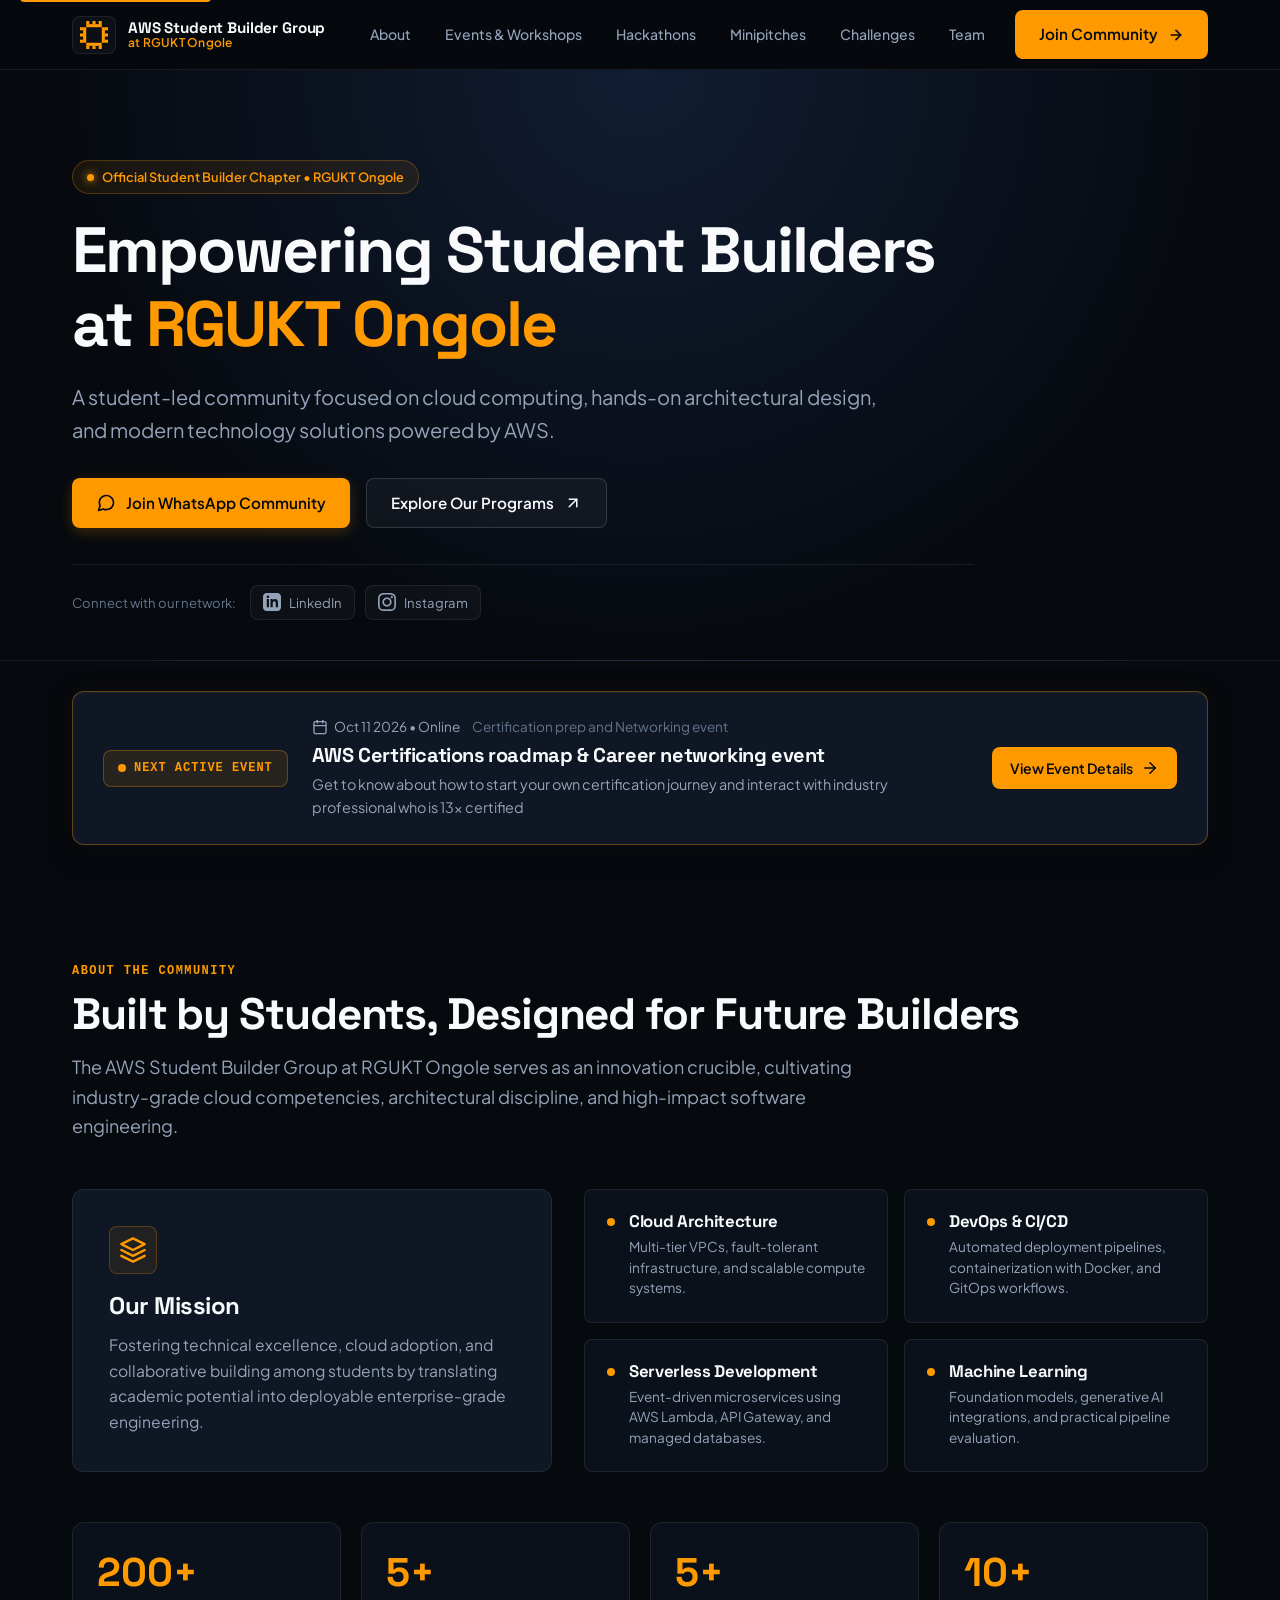
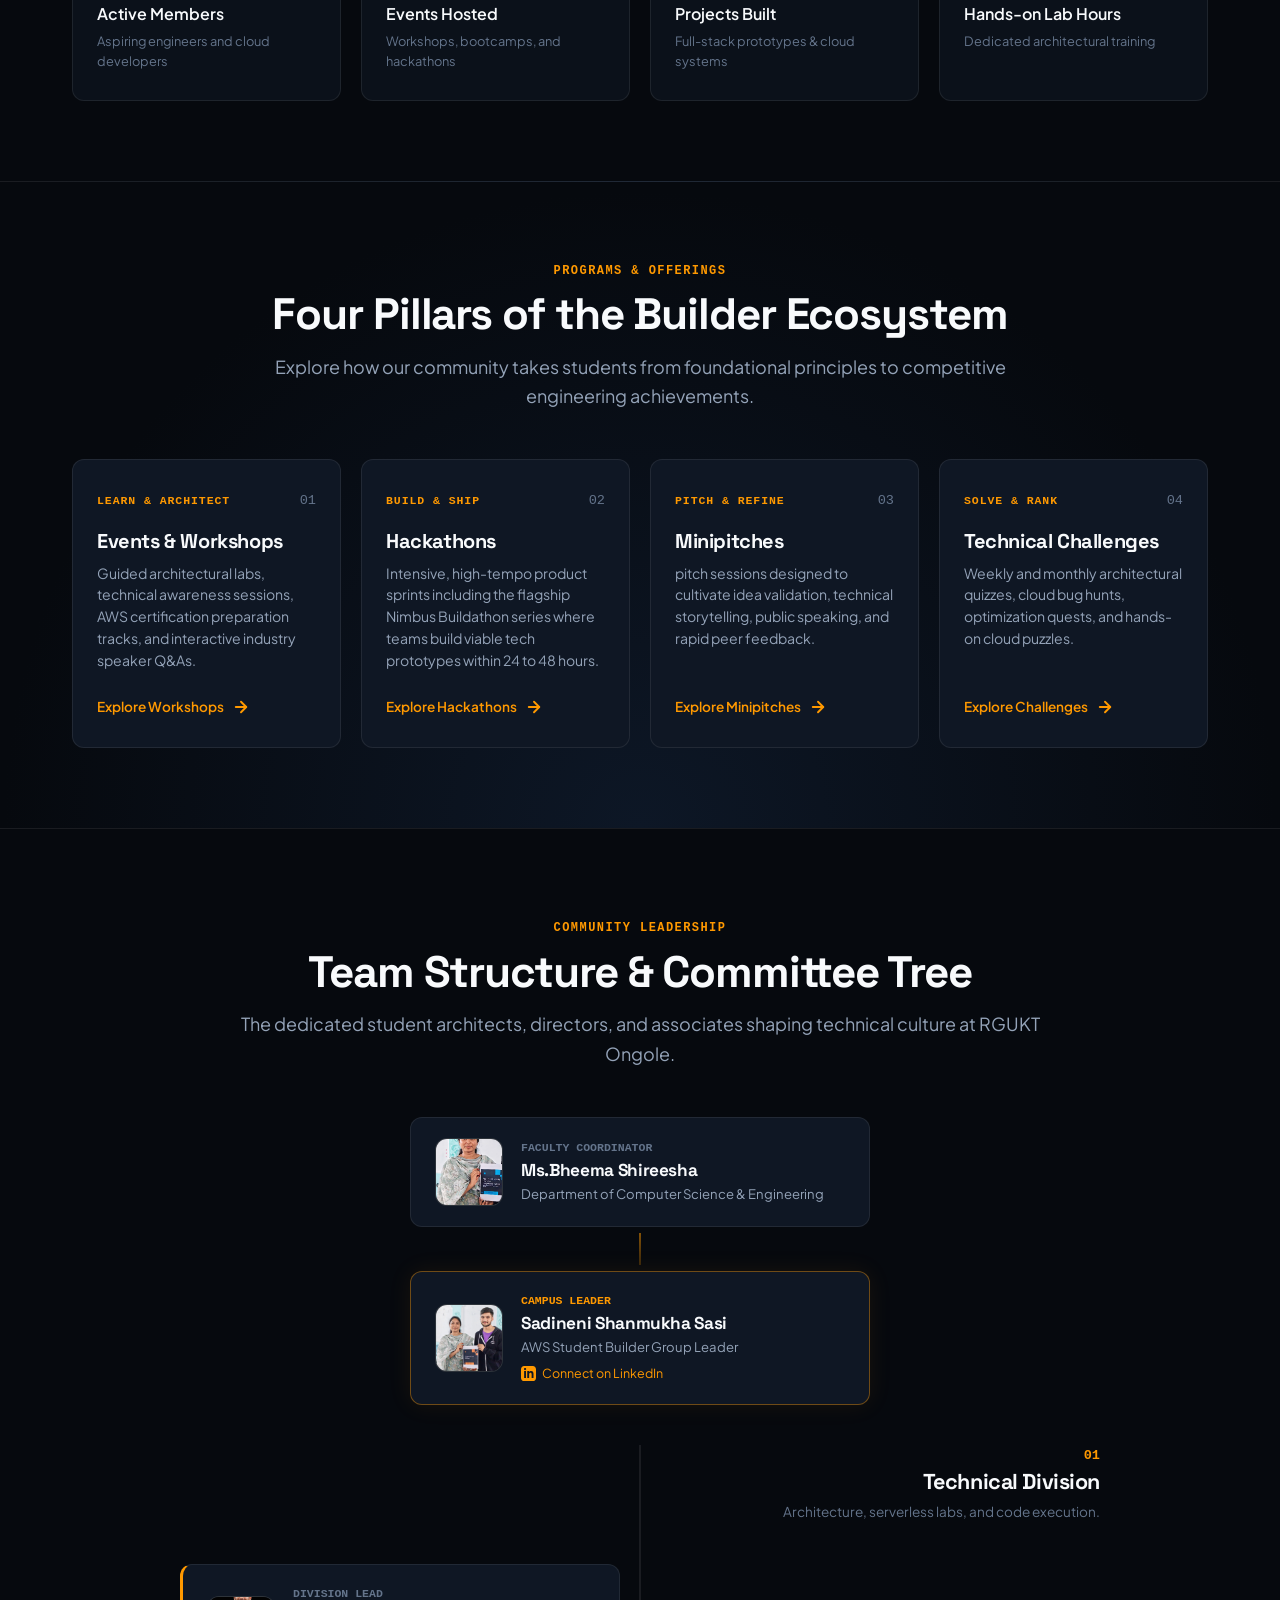
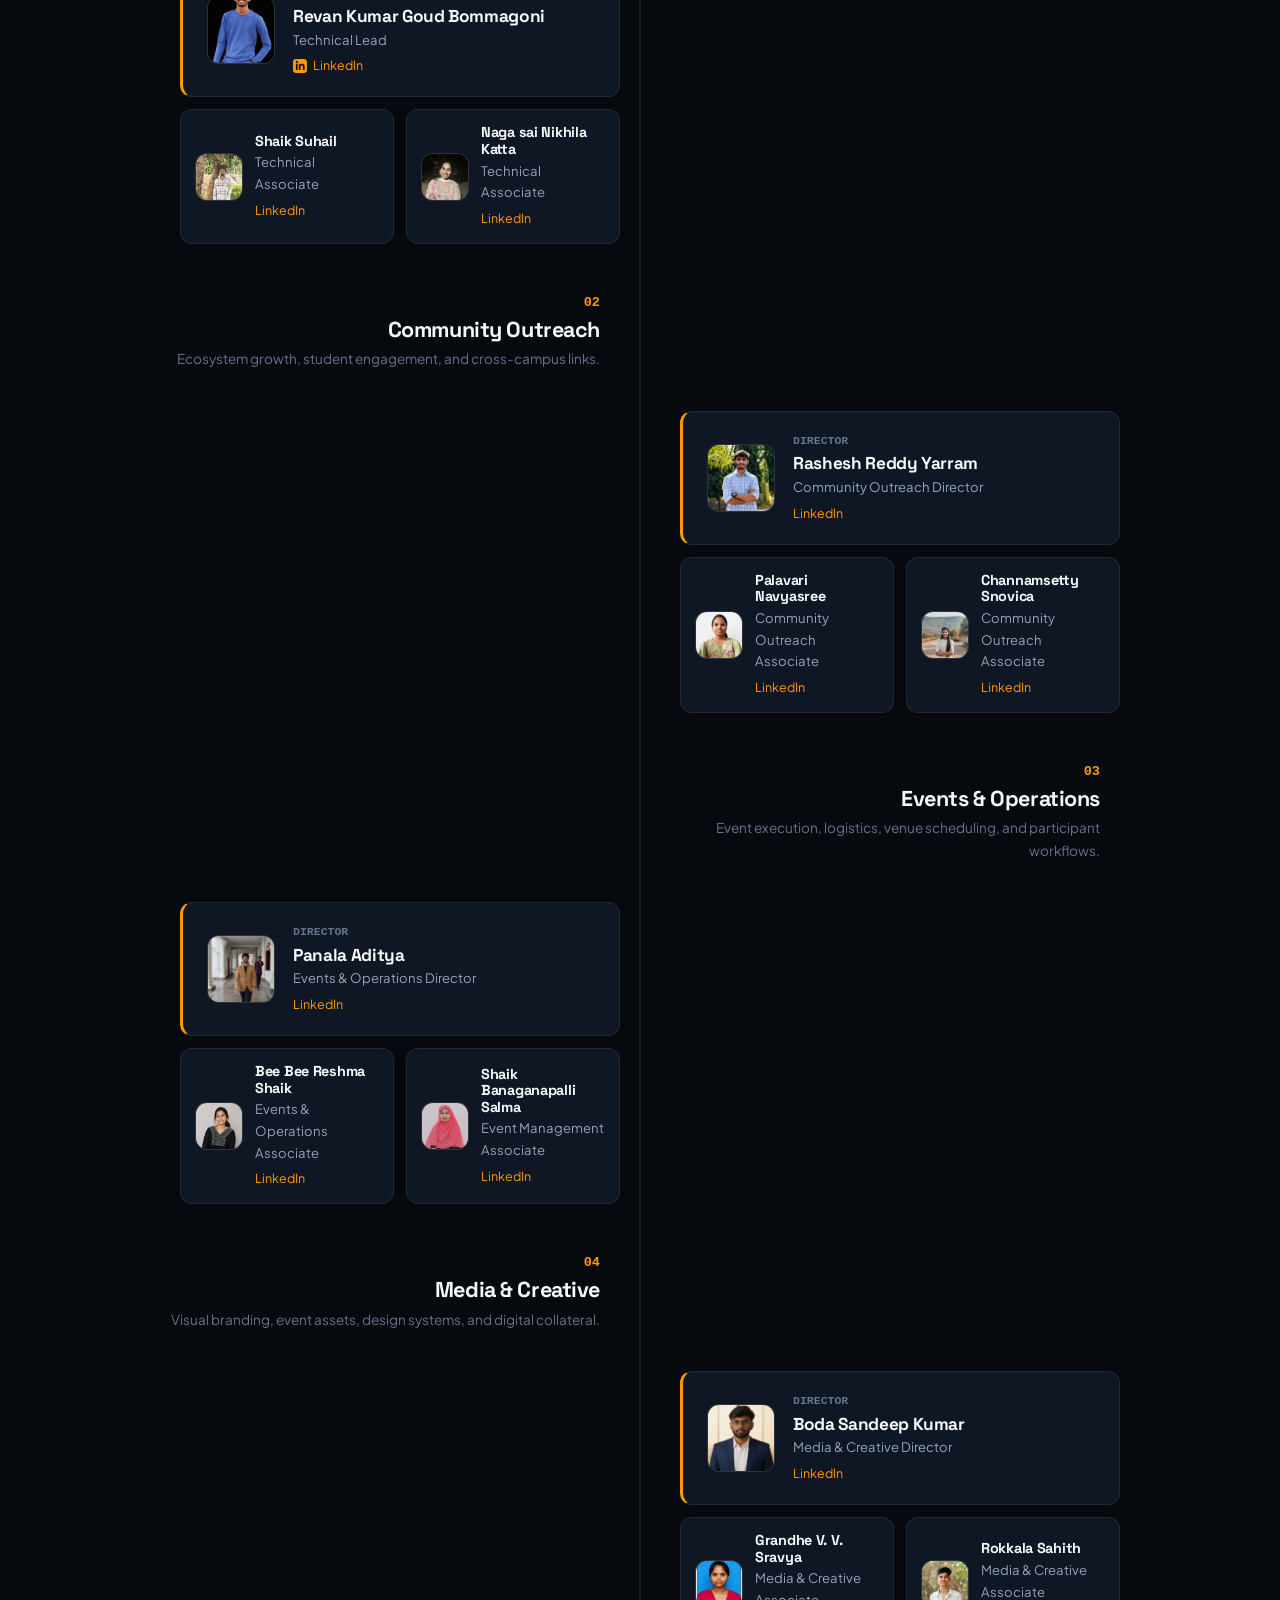
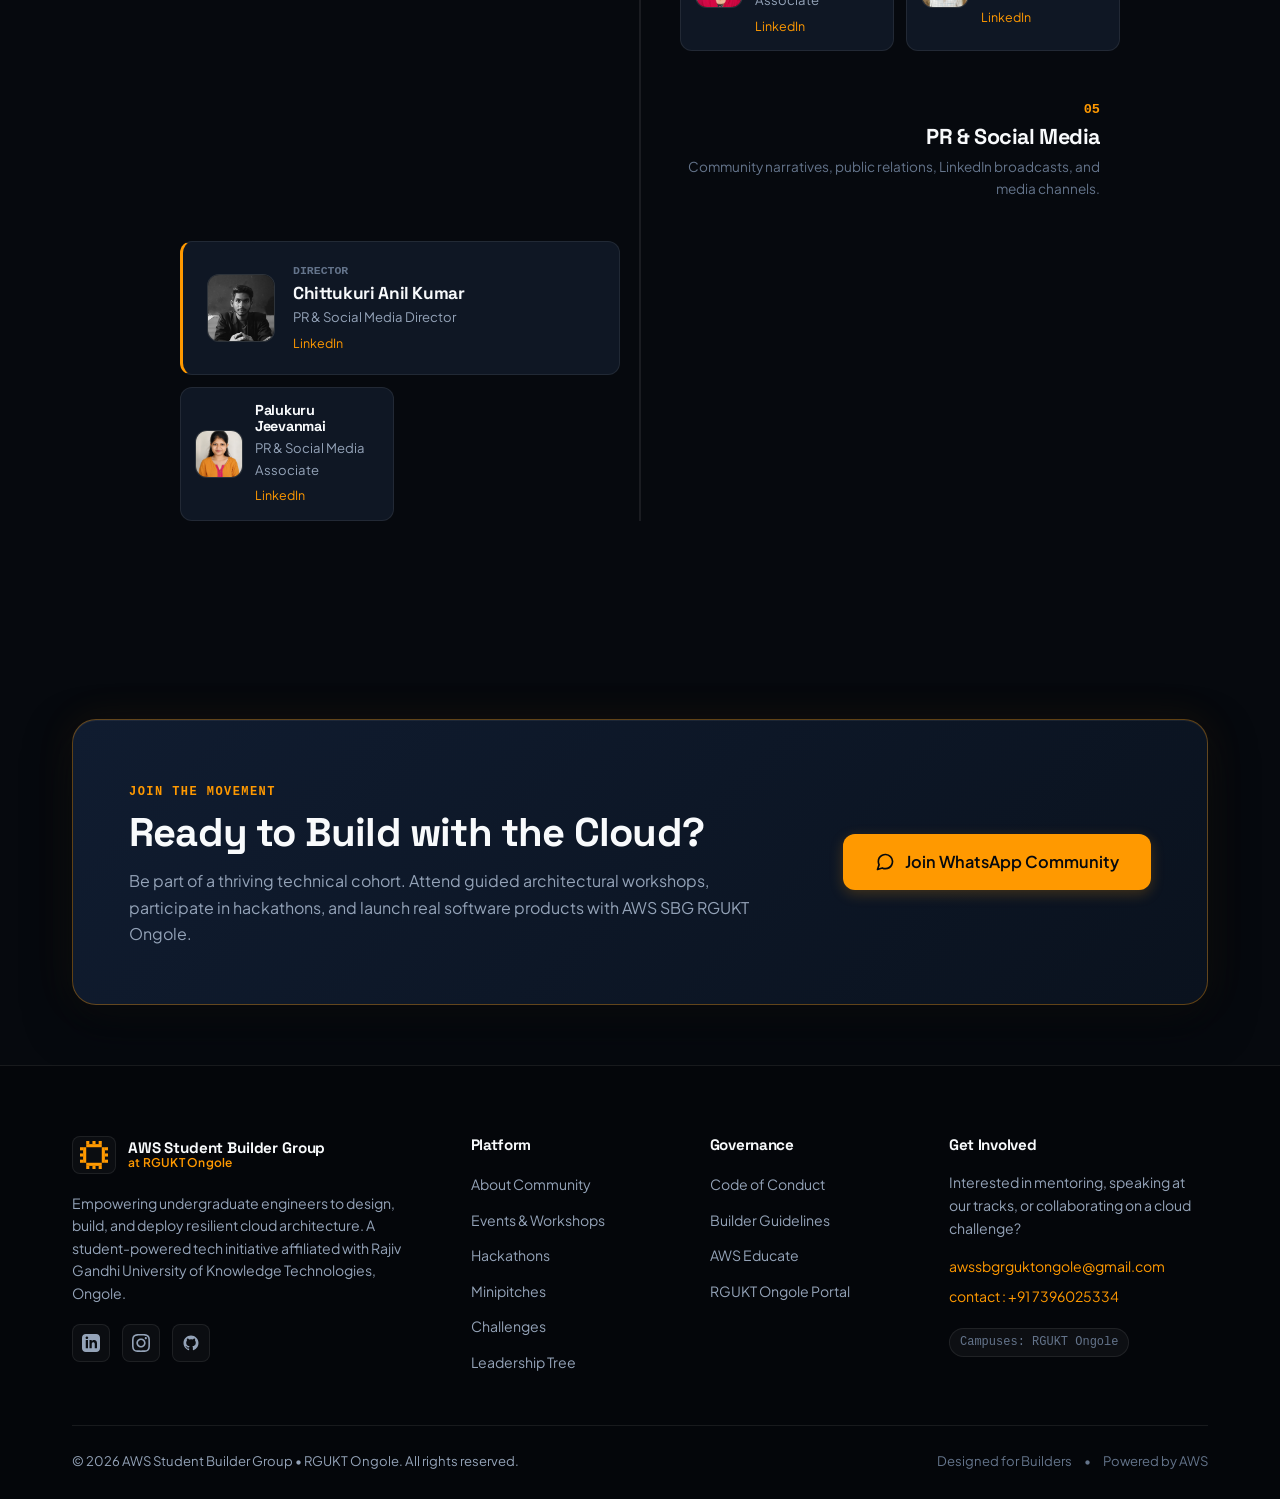
==== commit 77834445: "The most recent version of website" ====
--- a/index.html
+++ b/index.html
@@ -9,17 +9,21 @@
     <link rel="preconnect" href="https://fonts.googleapis.com">
     <link rel="preconnect" href="https://fonts.gstatic.com" crossorigin>
     <link href="https://fonts.googleapis.com/css2?family=Plus+Jakarta+Sans:wght@400;500;600;700;800&family=Space+Grotesk:wght@500;700&display=swap" rel="stylesheet">
+    <link rel="icon" type="image/svg+xml" href="assets/favicon.svg">
     <link rel="stylesheet" href="style.css">
 </head>
 <body class="page-home">
+    <a href="#main" class="skip-link">Skip to main content</a>
     <!-- Sticky Glass Navigation -->
     <header class="site-header" id="siteHeader">
         <div class="header-inner">
             <a href="index.html" class="brand" aria-label="AWS Student Builder Group RGUKT Ongole Home">
-                <span class="brand-badge">AWS</span>
+                <span class="brand-logo-wrap" aria-hidden="true">
+                    <img src="assets/aws-builder-logo.svg" class="aws-logo-svg" alt="" width="30" height="30">
+                </span>
                 <div class="brand-text">
-                    <span class="brand-title">Student Builder Group</span>
-                    <span class="brand-sub">RGUKT Ongole</span>
+                    <span class="brand-title">AWS Student Builder Group</span>
+                    <span class="brand-sub">at RGUKT Ongole</span>
                 </div>
             </a>
 
@@ -44,7 +48,7 @@
         </div>
     </header>
 
-    <main>
+    <main id="main">
         <!-- Hero Section -->
         <section class="hero-section" id="hero">
             <div class="page-container hero-container">
@@ -597,10 +601,12 @@
                 <!-- Col 1: Identity -->
                 <div class="footer-col col-brand">
                     <div class="brand footer-brand">
-                        <span class="brand-badge">AWS</span>
+                        <span class="brand-logo-wrap" aria-hidden="true">
+                            <img src="assets/aws-builder-logo.svg" class="aws-logo-svg" alt="" width="30" height="30">
+                        </span>
                         <div class="brand-text">
-                            <span class="brand-title">Student Builder Group</span>
-                            <span class="brand-sub">RGUKT Ongole</span>
+                            <span class="brand-title">AWS Student Builder Group</span>
+                            <span class="brand-sub">at RGUKT Ongole</span>
                         </div>
                     </div>
                     <p class="footer-description">
--- a/style.css
+++ b/style.css
@@ -1,57 +1,74 @@
 /* ==========================================================================
-   AWS SBG RGUKT ONGOLE - MASTER DESIGN SYSTEM
-   Mobile-First, Enterprise Cloud Aesthetic
-   Color Palette: Deep Slate Navy (#07111f), Midnight (#0b1728), AWS Orange (#ff9900)
+   AWS STUDENT BUILDER GROUP - RGUKT ONGOLE
+   Master Stylesheet & Design System
+   Engineered with modern CSS, high-contrast AWS cloud aesthetics,
+   and anti-slop design principles (taste-skill).
    ========================================================================== */
 
+/* --------------------------------------------------------------------------
+   1. Design Tokens & CSS Custom Properties
+   -------------------------------------------------------------------------- */
 :root {
-  /* Brand Core Colors */
+  /* Brand Core (AWS Amber/Orange & Cloud Tones) */
   --aws-orange: #ff9900;
+  --aws-orange-hover: #e68a00;
   --aws-orange-light: #ffac33;
-  --aws-orange-hover: #e68a00;
   --aws-orange-glow: rgba(255, 153, 0, 0.22);
   --aws-orange-subtle: rgba(255, 153, 0, 0.08);
-
-  /* Dark Slate Palette */
-  --bg-darkest: #030811;
-  --bg-dark: #07111f;
-  --bg-surface: #0b1728;
-  --bg-elevated: #111f33;
-  --bg-card: #0e1b2e;
-  --bg-card-hover: #14253e;
+  --aws-blue-accent: #232f3e;
+
+  /* Surfaces & Dark Obsidian Theme */
+  --bg-canvas: #06090e;
+  --bg-surface: #0b111a;
+  --bg-card: #0f1724;
+  --bg-card-hover: #152236;
+  --bg-elevated: #1a273d;
+  --bg-glass: rgba(11, 17, 26, 0.82);
 
   /* Borders & Dividers */
   --border-subtle: rgba(255, 255, 255, 0.08);
-  --border-light: rgba(255, 255, 255, 0.14);
-  --border-glow: rgba(255, 153, 0, 0.35);
-
-  /* Text & Grays */
-  --text-white: #ffffff;
-  --text-primary: #f1f5f9;
+  --border-medium: rgba(255, 255, 255, 0.14);
+  --border-accent: rgba(255, 153, 0, 0.35);
+  --border-accent-glow: rgba(255, 153, 0, 0.6);
+
+  /* Typography Colors */
+  --text-primary: #f8fafc;
   --text-secondary: #94a3b8;
   --text-muted: #64748b;
-  --text-accent: #ff9900;
-
-  /* Typography */
-  --font-main: "Plus Jakarta Sans", -apple-system, BlinkMacSystemFont, "Segoe UI", Roboto, sans-serif;
-  --font-mono: "Space Grotesk", monospace;
-
-  /* Layout & Spacing */
-  --container-width: 1200px;
+  --text-inverse: #06090e;
+
+  /* Font Families */
+  --font-display: "Space Grotesk", -apple-system, BlinkMacSystemFont, "Segoe UI", sans-serif;
+  --font-body: "Plus Jakarta Sans", -apple-system, BlinkMacSystemFont, "Segoe UI", Roboto, sans-serif;
+  --font-mono: ui-monospace, "SF Mono", Menlo, Consolas, monospace;
+
+  /* Layout & Sizing */
+  --container-max: 1200px;
   --gutter: clamp(16px, 4vw, 32px);
+  --header-height: 70px;
+
+  /* Shape Consistency Scale (12-16px soft squircle) */
+  --radius-xs: 4px;
   --radius-sm: 8px;
-  --radius-md: 14px;
-  --radius-lg: 20px;
-  --radius-full: 9999px;
-
-  /* Transitions & Shadows */
-  --transition: all 260ms cubic-bezier(0.16, 1, 0.3, 1);
-  --shadow-sm: 0 4px 16px rgba(0, 0, 0, 0.25);
-  --shadow-md: 0 10px 30px rgba(0, 0, 0, 0.35);
-  --shadow-glow: 0 0 40px rgba(255, 153, 0, 0.15);
-}
-
-/* Base Reset */
+  --radius-md: 12px;
+  --radius-lg: 16px;
+  --radius-xl: 24px;
+  --radius-pill: 9999px;
+
+  /* Shadows (Tinted to canvas hue) */
+  --shadow-sm: 0 2px 8px rgba(3, 7, 13, 0.4);
+  --shadow-md: 0 8px 24px rgba(3, 7, 13, 0.55), 0 1px 0 rgba(255, 255, 255, 0.04) inset;
+  --shadow-lg: 0 18px 45px rgba(3, 7, 13, 0.7), 0 1px 0 rgba(255, 255, 255, 0.06) inset;
+  --shadow-glow: 0 0 35px var(--aws-orange-glow);
+
+  /* Transitions */
+  --transition: 200ms cubic-bezier(0.16, 1, 0.3, 1);
+  --transition-slow: 350ms cubic-bezier(0.16, 1, 0.3, 1);
+}
+
+/* --------------------------------------------------------------------------
+   2. Reset & Global Styles
+   -------------------------------------------------------------------------- */
 *, *::before, *::after {
   box-sizing: border-box;
   margin: 0;
@@ -62,15 +79,37 @@
   scroll-behavior: smooth;
   font-size: 16px;
   -webkit-text-size-adjust: 100%;
+  color-scheme: dark;
 }
 
 body {
-  font-family: var(--font-main);
-  background-color: var(--bg-darkest);
+  font-family: var(--font-body);
+  background-color: var(--bg-canvas);
   color: var(--text-primary);
   line-height: 1.6;
+  min-height: 100vh;
   overflow-x: hidden;
   -webkit-font-smoothing: antialiased;
+  -moz-osx-font-smoothing: grayscale;
+}
+
+body.nav-lock-scroll {
+  overflow: hidden;
+}
+
+/* Typography elements */
+h1, h2, h3, h4, h5, h6 {
+  font-family: var(--font-display);
+  font-weight: 700;
+  line-height: 1.15;
+  color: var(--text-primary);
+  letter-spacing: -0.02em;
+}
+
+p {
+  color: var(--text-secondary);
+  line-height: 1.65;
+  max-width: 68ch;
 }
 
 img {
@@ -82,7 +121,7 @@
 a {
   text-decoration: none;
   color: inherit;
-  transition: var(--transition);
+  transition: color var(--transition);
 }
 
 button {
@@ -92,388 +131,427 @@
   background: none;
 }
 
+/* Selection */
 ::selection {
   background: var(--aws-orange);
-  color: var(--bg-darkest);
-}
-
+  color: var(--bg-canvas);
+}
+
+/* Accessibility Skip Link */
+.skip-link {
+  position: absolute;
+  top: -40px;
+  left: 20px;
+  background: var(--aws-orange);
+  color: var(--bg-canvas);
+  padding: 8px 16px;
+  font-weight: 700;
+  border-radius: var(--radius-xs);
+  z-index: 9999;
+  transition: top var(--transition);
+}
+.skip-link:focus {
+  top: 16px;
+}
+
+/* Layout Container */
 .page-container {
   width: 100%;
-  max-width: var(--container-width);
+  max-width: var(--container-max);
   margin-inline: auto;
   padding-inline: var(--gutter);
 }
 
-/* ==========================================================================
-   NAVIGATION & STICKY HEADER
-   ========================================================================== */
-
+/* Utility Text Classes */
+.text-center {
+  text-align: center;
+}
+
+.highlight-text {
+  color: var(--aws-orange);
+}
+
+/* Section Header Structure */
+.section-header {
+  margin-bottom: clamp(32px, 5vw, 48px);
+}
+.section-header.text-center {
+  display: flex;
+  flex-direction: column;
+  align-items: center;
+}
+
+.section-title {
+  font-size: clamp(1.85rem, 3.5vw, 2.75rem);
+  letter-spacing: -0.025em;
+  margin-bottom: 12px;
+}
+
+.section-lead {
+  font-size: clamp(1rem, 1.8vw, 1.125rem);
+  color: var(--text-secondary);
+  max-width: 62ch;
+}
+
+/* Eyebrows (strictly restrained) */
+.eyebrow {
+  display: inline-block;
+  font-family: var(--font-mono);
+  font-size: 0.75rem;
+  font-weight: 600;
+  letter-spacing: 0.12em;
+  text-transform: uppercase;
+  color: var(--aws-orange);
+  margin-bottom: 8px;
+}
+
+/* --------------------------------------------------------------------------
+   3. Header & Navigation (Desk single line, height <= 70px)
+   -------------------------------------------------------------------------- */
 .site-header {
   position: sticky;
   top: 0;
   z-index: 1000;
   width: 100%;
-  background: rgba(3, 8, 17, 0.82);
+  height: var(--header-height);
+  background: rgba(6, 9, 14, 0.85);
   border-bottom: 1px solid var(--border-subtle);
-  backdrop-filter: blur(20px);
-  -webkit-backdrop-filter: blur(20px);
-  transition: var(--transition);
+  backdrop-filter: blur(20px) saturate(180%);
+  -webkit-backdrop-filter: blur(20px) saturate(180%);
+  transition: background var(--transition), border-color var(--transition), box-shadow var(--transition);
 }
 
 .site-header.scrolled {
-  background: rgba(3, 8, 17, 0.96);
+  background: rgba(6, 9, 14, 0.96);
   border-bottom-color: rgba(255, 153, 0, 0.2);
-  box-shadow: 0 10px 30px rgba(0, 0, 0, 0.6);
+  box-shadow: 0 10px 30px rgba(0, 0, 0, 0.5);
 }
 
 .header-inner {
-  height: 74px;
+  height: 100%;
   display: flex;
   align-items: center;
   justify-content: space-between;
   width: 100%;
-  max-width: var(--container-width);
+  max-width: var(--container-max);
   margin-inline: auto;
   padding-inline: var(--gutter);
 }
 
-/* Brand Logo Component */
+/* Brand Component with Official AWS Logo */
 .brand {
   display: flex;
   align-items: center;
   gap: 12px;
-}
-
-.brand-badge {
-  background: linear-gradient(135deg, var(--aws-orange), var(--aws-orange-hover));
-  color: #000;
-  font-family: var(--font-mono);
-  font-weight: 800;
+  flex-shrink: 0;
+}
+
+.brand-logo-wrap {
+  display: inline-flex;
+  align-items: center;
+  justify-content: center;
+  width: 44px;
+  height: 38px;
+  padding: 4px;
+  border-radius: var(--radius-sm);
+  background: rgba(255, 255, 255, 0.03);
+  border: 1px solid var(--border-subtle);
+  transition: border-color var(--transition), box-shadow var(--transition), transform var(--transition);
+}
+
+.brand:hover .brand-logo-wrap {
+  border-color: var(--aws-orange);
+  box-shadow: 0 0 14px var(--aws-orange-glow);
+  transform: translateY(-1px);
+}
+
+.aws-logo-svg {
+  width: 100%;
+  height: 100%;
+  display: block;
+}
+
+.brand-text {
+  display: flex;
+  flex-direction: column;
+  line-height: 1.15;
+}
+
+.brand-title {
+  font-family: var(--font-display);
   font-size: 0.95rem;
-  padding: 6px 10px;
-  border-radius: var(--radius-sm);
-  letter-spacing: 0.05em;
-  box-shadow: 0 2px 8px var(--aws-orange-glow);
-}
-
-.brand-text {
-  display: flex;
-  flex-direction: column;
-}
-
-.brand-title {
-  color: var(--text-white);
-  font-size: 0.98rem;
   font-weight: 700;
-  line-height: 1.2;
+  letter-spacing: -0.01em;
+  color: var(--text-primary);
 }
 
 .brand-sub {
-  color: var(--aws-orange);
-  font-size: 0.76rem;
+  font-size: 0.75rem;
+  color: var(--aws-orange);
   font-weight: 600;
-  letter-spacing: 0.04em;
-}
-
-/* Desktop Main Nav */
+  letter-spacing: 0.02em;
+}
+
+/* Main Navigation Bar */
 .main-nav {
   display: flex;
   align-items: center;
-  gap: 8px;
+  gap: 6px;
 }
 
 .nav-link {
+  font-size: 0.88rem;
+  font-weight: 500;
   color: var(--text-secondary);
-  font-size: 0.9rem;
-  font-weight: 600;
   padding: 8px 14px;
   border-radius: var(--radius-sm);
-  transition: var(--transition);
-}
-
-.nav-link:hover,
+  transition: color var(--transition), background var(--transition);
+}
+
+.nav-link:hover {
+  color: var(--text-primary);
+  background: rgba(255, 255, 255, 0.05);
+}
+
 .nav-link.active {
-  color: var(--text-white);
+  color: var(--aws-orange);
+  font-weight: 600;
   background: var(--aws-orange-subtle);
 }
 
-.nav-link.active {
-  color: var(--aws-orange);
-}
-
-/* Mobile Nav Toggle (Hamburger) */
+/* Navigation CTA button */
+.btn-nav-cta {
+  display: inline-flex;
+  align-items: center;
+  gap: 8px;
+  margin-left: 10px;
+  font-size: 0.85rem;
+  font-weight: 600;
+  color: var(--text-inverse);
+  background: var(--aws-orange);
+  padding: 8px 16px;
+  border-radius: var(--radius-pill);
+  transition: background var(--transition), transform var(--transition), box-shadow var(--transition);
+  white-space: nowrap;
+}
+
+.btn-nav-cta:hover {
+  background: var(--aws-orange-light);
+  transform: translateY(-1px);
+  box-shadow: 0 4px 14px var(--aws-orange-glow);
+}
+
+/* Mobile Toggle Hamburger */
 .mobile-nav-toggle {
   display: none;
   flex-direction: column;
   justify-content: center;
   gap: 5px;
-  width: 44px;
-  height: 44px;
-  padding: 10px;
+  width: 40px;
+  height: 40px;
+  padding: 8px;
   border-radius: var(--radius-sm);
-  background: var(--bg-surface);
+  background: rgba(255, 255, 255, 0.03);
   border: 1px solid var(--border-subtle);
 }
 
 .mobile-nav-toggle .bar {
-  display: block;
   width: 100%;
   height: 2px;
-  background-color: var(--text-white);
-  transition: transform 0.25s ease, opacity 0.25s ease;
-}
-
-.mobile-nav-toggle.open .bar:nth-child(1) {
+  background: var(--text-primary);
+  border-radius: 2px;
+  transition: transform var(--transition), opacity var(--transition);
+}
+
+.mobile-nav-toggle.active .bar:nth-child(1) {
   transform: translateY(7px) rotate(45deg);
 }
-
-.mobile-nav-toggle.open .bar:nth-child(2) {
+.mobile-nav-toggle.active .bar:nth-child(2) {
   opacity: 0;
 }
-
-.mobile-nav-toggle.open .bar:nth-child(3) {
+.mobile-nav-toggle.active .bar:nth-child(3) {
   transform: translateY(-7px) rotate(-45deg);
 }
 
-/* ==========================================================================
-   BUTTONS & CTAS
-   ========================================================================== */
-
+/* --------------------------------------------------------------------------
+   4. Buttons & Interactive Controls
+   -------------------------------------------------------------------------- */
 .btn {
   display: inline-flex;
   align-items: center;
   justify-content: center;
-  gap: 9px;
-  padding: 12px 22px;
-  border-radius: var(--radius-md);
-  font-size: 0.92rem;
-  font-weight: 700;
-  transition: var(--transition);
+  gap: 10px;
+  padding: 12px 24px;
+  font-family: var(--font-body);
+  font-size: 0.95rem;
+  font-weight: 600;
+  border-radius: var(--radius-sm);
+  transition: background var(--transition), border-color var(--transition), transform var(--transition), box-shadow var(--transition);
+  cursor: pointer;
   white-space: nowrap;
+}
+
+.btn:active {
+  transform: translateY(1px) scale(0.99);
 }
 
 .btn-primary {
   background: var(--aws-orange);
-  color: #050a12;
-  box-shadow: 0 4px 18px var(--aws-orange-glow);
-}
-
+  color: var(--text-inverse);
+  box-shadow: 0 4px 14px var(--aws-orange-glow);
+}
 .btn-primary:hover {
   background: var(--aws-orange-light);
-  transform: translateY(-2px);
-  box-shadow: 0 6px 24px rgba(255, 153, 0, 0.35);
+  box-shadow: 0 8px 24px var(--aws-orange-glow);
+  transform: translateY(-1px);
 }
 
 .btn-secondary {
-  background: rgba(255, 255, 255, 0.05);
-  color: var(--text-white);
-  border: 1px solid var(--border-light);
-}
-
+  background: rgba(255, 255, 255, 0.04);
+  color: var(--text-primary);
+  border: 1px solid var(--border-medium);
+}
 .btn-secondary:hover {
-  background: rgba(255, 255, 255, 0.1);
-  border-color: var(--aws-orange);
-  color: var(--aws-orange);
-  transform: translateY(-2px);
-}
-
-.btn-nav-cta {
-  background: linear-gradient(135deg, var(--aws-orange), var(--aws-orange-hover));
-  color: #000;
-  padding: 8px 16px;
-  font-size: 0.85rem;
-  margin-left: 6px;
-}
-
-.btn-nav-cta:hover {
-  filter: brightness(1.1);
+  background: rgba(255, 255, 255, 0.08);
+  border-color: var(--border-accent);
   transform: translateY(-1px);
 }
 
 .btn-large {
-  padding: 15px 30px;
-  font-size: 1rem;
-}
-
-/* ==========================================================================
-   HERO SECTION
-   ========================================================================== */
-
+  padding: 15px 32px;
+  font-size: 1.02rem;
+  border-radius: var(--radius-md);
+}
+
+/* --------------------------------------------------------------------------
+   5. Hero Section (Home)
+   -------------------------------------------------------------------------- */
 .hero-section {
   position: relative;
-  padding: clamp(60px, 9vw, 110px) 0 50px;
-  background: radial-gradient(circle at 50% 0%, #152744 0%, #07111f 55%, #030811 100%);
+  padding: clamp(48px, 8vw, 90px) 0 40px;
+  background: radial-gradient(circle at 50% 0%, #111d33 0%, var(--bg-canvas) 70%);
   border-bottom: 1px solid var(--border-subtle);
   overflow: hidden;
 }
 
-.hero-section::before {
-  content: "";
-  position: absolute;
-  top: -150px;
-  left: 50%;
-  transform: translateX(-50%);
-  width: clamp(300px, 80vw, 850px);
-  height: clamp(300px, 60vw, 550px);
-  background: radial-gradient(ellipse, rgba(255, 153, 0, 0.12) 0%, rgba(255, 153, 0, 0) 70%);
-  pointer-events: none;
-}
-
 .hero-container {
-  position: relative;
-  z-index: 1;
-}
-
-.hero-content {
-  max-width: 860px;
-  margin-inline: auto;
-  text-align: center;
+  display: flex;
+  flex-direction: column;
+  align-items: flex-start;
 }
 
 .hero-pill {
   display: inline-flex;
   align-items: center;
   gap: 8px;
-  padding: 7px 16px;
-  border-radius: var(--radius-full);
+  padding: 6px 14px;
+  border-radius: var(--radius-pill);
   background: rgba(255, 153, 0, 0.08);
-  border: 1px solid rgba(255, 153, 0, 0.28);
-  margin-bottom: 24px;
+  border: 1px solid rgba(255, 153, 0, 0.25);
+  font-size: 0.8rem;
+  font-weight: 600;
+  color: var(--aws-orange);
+  margin-bottom: 20px;
 }
 
 .pill-dot {
-  width: 8px;
-  height: 8px;
+  width: 7px;
+  height: 7px;
   border-radius: 50%;
   background: var(--aws-orange);
-  box-shadow: 0 0 10px var(--aws-orange);
-  animation: pulseDot 2s infinite ease-in-out;
-}
-
-@keyframes pulseDot {
-  0%, 100% { opacity: 1; transform: scale(1); }
-  50% { opacity: 0.4; transform: scale(0.85); }
-}
-
-.pill-text {
-  font-size: 0.8rem;
-  font-weight: 700;
-  color: var(--aws-orange);
-  letter-spacing: 0.05em;
-  text-transform: uppercase;
+  box-shadow: 0 0 8px var(--aws-orange);
 }
 
 .hero-title {
-  font-size: clamp(2.2rem, 5.5vw, 4.2rem);
-  font-weight: 800;
-  line-height: 1.15;
-  color: var(--text-white);
-  margin-bottom: 20px;
-  letter-spacing: -0.02em;
-}
-
-.highlight-text {
-  background: linear-gradient(135deg, var(--aws-orange) 10%, #ffd080 90%);
-  -webkit-background-clip: text;
-  -webkit-text-fill-color: transparent;
+  font-size: clamp(2.4rem, 5.2vw, 4rem);
+  letter-spacing: -0.03em;
+  max-width: 22ch;
+  margin-bottom: 18px;
 }
 
 .hero-subtitle {
-  font-size: clamp(1rem, 2vw, 1.22rem);
+  font-size: clamp(1.05rem, 2vw, 1.25rem);
   color: var(--text-secondary);
-  line-height: 1.65;
-  max-width: 720px;
-  margin: 0 auto 36px;
+  max-width: 55ch;
+  margin-bottom: 32px;
 }
 
 .hero-actions {
   display: flex;
-  align-items: center;
-  justify-content: center;
+  flex-wrap: wrap;
+  gap: 16px;
+  margin-bottom: 36px;
+}
+
+/* Social Bar */
+.social-bar-wrapper {
+  display: flex;
+  align-items: center;
   flex-wrap: wrap;
   gap: 14px;
-  margin-bottom: 40px;
-}
-
-/* Social Bar Below Hero */
-.social-bar-wrapper {
-  display: flex;
-  flex-direction: column;
-  align-items: center;
-  gap: 12px;
-  padding-top: 24px;
+  padding-top: 20px;
   border-top: 1px solid var(--border-subtle);
+  width: 100%;
 }
 
 .social-bar-label {
-  font-size: 0.8rem;
-  text-transform: uppercase;
-  letter-spacing: 0.08em;
+  font-size: 0.82rem;
   color: var(--text-muted);
-  font-weight: 600;
 }
 
 .social-links-bar {
   display: flex;
-  align-items: center;
-  justify-content: center;
-  flex-wrap: wrap;
   gap: 10px;
 }
 
 .social-chip {
   display: inline-flex;
   align-items: center;
-  gap: 7px;
-  padding: 8px 14px;
-  border-radius: var(--radius-full);
-  background: var(--bg-surface);
+  gap: 8px;
+  padding: 6px 12px;
+  border-radius: var(--radius-sm);
+  background: rgba(255, 255, 255, 0.03);
   border: 1px solid var(--border-subtle);
+  font-size: 0.82rem;
   color: var(--text-secondary);
-  font-size: 0.82rem;
-  font-weight: 600;
-  transition: var(--transition);
+  transition: border-color var(--transition), color var(--transition), background var(--transition);
 }
 
 .social-chip:hover {
-  background: var(--bg-elevated);
-  border-color: var(--aws-orange);
-  color: var(--text-white);
-  transform: translateY(-2px);
-}
-
-/* ==========================================================================
-   UPCOMING EVENT SPOTLIGHT BANNER
-   ========================================================================== */
-
+  border-color: var(--border-accent);
+  color: var(--text-primary);
+  background: rgba(255, 255, 255, 0.06);
+}
+
+/* --------------------------------------------------------------------------
+   6. Active Event Spotlight Banner
+   -------------------------------------------------------------------------- */
 .spotlight-section {
-  padding: 40px 0;
+  padding: 30px 0;
   position: relative;
   z-index: 5;
-  margin-top: -24px;
 }
 
 .spotlight-card {
   display: grid;
   grid-template-columns: auto 1fr auto;
   align-items: center;
-  gap: 28px;
-  background: linear-gradient(135deg, #0e1d33 0%, #081424 100%);
-  border: 1px solid rgba(255, 153, 0, 0.35);
-  border-radius: var(--radius-lg);
-  padding: 24px 32px;
-  box-shadow: 0 12px 35px rgba(0, 0, 0, 0.45), 0 0 30px rgba(255, 153, 0, 0.08);
+  gap: 24px;
+  padding: 24px 30px;
+  background: var(--bg-card);
+  border: 1px solid var(--border-accent);
+  border-radius: var(--radius-md);
+  box-shadow: var(--shadow-md), 0 0 30px rgba(255, 153, 0, 0.06);
 }
 
 .spotlight-tag {
   display: flex;
   align-items: center;
   gap: 8px;
-  background: rgba(255, 153, 0, 0.12);
-  border: 1px solid var(--aws-orange);
   padding: 8px 14px;
+  background: rgba(255, 153, 0, 0.1);
   border-radius: var(--radius-sm);
-  white-space: nowrap;
+  border: 1px solid rgba(255, 153, 0, 0.3);
 }
 
 .spotlight-pulse {
@@ -481,187 +559,118 @@
   height: 8px;
   border-radius: 50%;
   background: var(--aws-orange);
-  box-shadow: 0 0 10px var(--aws-orange);
-  animation: pulseDot 1.6s infinite;
+  animation: pulse-ring 2s cubic-bezier(0.4, 0, 0.6, 1) infinite;
+}
+
+@keyframes pulse-ring {
+  0%, 100% { opacity: 1; transform: scale(1); }
+  50% { opacity: 0.4; transform: scale(1.3); }
 }
 
 .spotlight-label {
-  font-size: 0.72rem;
-  font-weight: 800;
+  font-family: var(--font-mono);
+  font-size: 0.75rem;
+  font-weight: 700;
   color: var(--aws-orange);
   letter-spacing: 0.08em;
 }
 
+.spotlight-details {
+  display: flex;
+  flex-direction: column;
+  gap: 6px;
+}
+
 .spotlight-meta {
   display: flex;
   align-items: center;
-  gap: 16px;
-  margin-bottom: 6px;
+  gap: 12px;
+  font-size: 0.85rem;
+  color: var(--text-muted);
 }
 
 .meta-date {
   display: inline-flex;
   align-items: center;
   gap: 6px;
-  color: var(--aws-orange-light);
-  font-size: 0.82rem;
-  font-weight: 600;
-}
-
-.meta-category {
-  font-size: 0.75rem;
   color: var(--text-secondary);
-  background: rgba(255, 255, 255, 0.06);
-  padding: 3px 9px;
-  border-radius: var(--radius-full);
 }
 
 .spotlight-title {
   font-size: 1.25rem;
-  color: var(--text-white);
-  font-weight: 700;
-  line-height: 1.3;
-  margin-bottom: 6px;
+  color: var(--text-primary);
 }
 
 .spotlight-desc {
   font-size: 0.9rem;
   color: var(--text-secondary);
-  line-height: 1.5;
-  max-width: 680px;
 }
 
 .btn-spotlight {
+  display: inline-flex;
+  align-items: center;
+  gap: 8px;
+  padding: 10px 18px;
   background: var(--aws-orange);
-  color: #07111f;
-  font-weight: 700;
-  padding: 12px 20px;
-  border-radius: var(--radius-md);
+  color: var(--text-inverse);
+  font-size: 0.88rem;
+  font-weight: 600;
+  border-radius: var(--radius-sm);
+  transition: background var(--transition), transform var(--transition);
   white-space: nowrap;
 }
-
 .btn-spotlight:hover {
   background: var(--aws-orange-light);
-  transform: translateX(3px);
-}
-
-/* ==========================================================================
-   ABOUT & MISSION & METRICS
-   ========================================================================== */
-
+  transform: translateY(-1px);
+}
+
+/* --------------------------------------------------------------------------
+   7. About Community & Mission
+   -------------------------------------------------------------------------- */
 .about-section {
-  padding: 90px 0;
-  background: var(--bg-darkest);
-}
-
-.section-header {
-  margin-bottom: 50px;
-}
-
-.section-header.text-center {
-  text-align: center;
-}
-
-.eyebrow {
-  display: inline-flex;
-  align-items: center;
-  gap: 8px;
-  font-size: 0.75rem;
-  font-weight: 800;
-  color: var(--aws-orange);
-  letter-spacing: 0.12em;
-  text-transform: uppercase;
-  margin-bottom: 12px;
-}
-
-.eyebrow::before {
-  content: "";
-  width: 20px;
-  height: 2px;
-  background: var(--aws-orange);
-  border-radius: var(--radius-full);
-}
-
-.eyebrow-light {
-  color: var(--aws-orange-light);
-}
-
-.section-title {
-  font-size: clamp(1.8rem, 3.8vw, 2.8rem);
-  font-weight: 800;
-  line-height: 1.2;
-  color: var(--text-white);
-  margin-bottom: 14px;
-}
-
-.section-lead {
-  font-size: 1.05rem;
-  color: var(--text-secondary);
-  line-height: 1.6;
-  max-width: 720px;
-}
-
-.text-center .section-lead {
-  margin-inline: auto;
-}
-
-/* Mission & Core Focus Split Grid */
+  padding: 80px 0;
+  background: var(--bg-canvas);
+}
+
 .mission-focus-grid {
   display: grid;
   grid-template-columns: 1fr 1.3fr;
-  gap: 28px;
+  gap: 32px;
   margin-bottom: 50px;
 }
 
 .mission-card {
-  background: linear-gradient(135deg, var(--bg-surface) 0%, var(--bg-card) 100%);
+  padding: 36px;
+  background: var(--bg-card);
   border: 1px solid var(--border-subtle);
-  border-radius: var(--radius-lg);
-  padding: 36px;
+  border-radius: var(--radius-md);
   display: flex;
   flex-direction: column;
   justify-content: center;
-  position: relative;
-  overflow: hidden;
-}
-
-.mission-card::after {
-  content: "";
-  position: absolute;
-  bottom: 0;
-  left: 0;
-  width: 100%;
-  height: 3px;
-  background: linear-gradient(90deg, var(--aws-orange), transparent);
 }
 
 .focus-icon-box {
-  width: 54px;
-  height: 54px;
-  border-radius: var(--radius-md);
+  width: 48px;
+  height: 48px;
+  border-radius: var(--radius-sm);
   background: var(--aws-orange-subtle);
-  border: 1px solid var(--border-glow);
+  border: 1px solid rgba(255, 153, 0, 0.25);
   color: var(--aws-orange);
   display: flex;
   align-items: center;
   justify-content: center;
-  margin-bottom: 20px;
+  margin-bottom: 18px;
 }
 
 .card-heading {
   font-size: 1.5rem;
-  color: var(--text-white);
-  font-weight: 700;
   margin-bottom: 12px;
 }
 
 .card-text {
-  font-size: 1.02rem;
-  color: var(--text-secondary);
-  line-height: 1.65;
-}
-
-/* 4 Pillars */
+  font-size: 0.98rem;
+}
+
 .focus-pillars {
   display: grid;
   grid-template-columns: repeat(2, 1fr);
@@ -669,42 +678,36 @@
 }
 
 .pillar-card {
+  padding: 22px;
   background: var(--bg-surface);
   border: 1px solid var(--border-subtle);
-  border-radius: var(--radius-md);
-  padding: 22px;
-  display: flex;
-  align-items: flex-start;
+  border-radius: var(--radius-sm);
+  display: flex;
   gap: 14px;
-  transition: var(--transition);
+  transition: border-color var(--transition);
 }
 
 .pillar-card:hover {
-  border-color: var(--border-glow);
-  transform: translateY(-3px);
-  background: var(--bg-card);
+  border-color: var(--border-accent);
 }
 
 .pillar-dot {
-  width: 10px;
-  height: 10px;
+  width: 8px;
+  height: 8px;
   border-radius: 50%;
   background: var(--aws-orange);
+  flex-shrink: 0;
   margin-top: 6px;
-  flex-shrink: 0;
 }
 
 .pillar-card h4 {
   font-size: 1.05rem;
-  color: var(--text-white);
-  font-weight: 700;
-  margin-bottom: 4px;
+  margin-bottom: 6px;
 }
 
 .pillar-card p {
   font-size: 0.85rem;
-  color: var(--text-secondary);
-  line-height: 1.45;
+  line-height: 1.5;
 }
 
 /* Impact Metrics Grid */
@@ -715,52 +718,41 @@
 }
 
 .metric-card {
+  padding: 28px 24px;
   background: var(--bg-surface);
   border: 1px solid var(--border-subtle);
-  border-radius: var(--radius-lg);
-  padding: 30px 24px;
-  text-align: center;
-  transition: var(--transition);
-  position: relative;
-}
-
-.metric-card:hover {
-  border-color: var(--border-glow);
-  transform: translateY(-4px);
-  box-shadow: 0 10px 30px rgba(0, 0, 0, 0.4);
+  border-radius: var(--radius-md);
+  display: flex;
+  flex-direction: column;
 }
 
 .metric-value {
-  display: block;
-  font-family: var(--font-mono);
-  font-size: clamp(2.2rem, 4vw, 3.2rem);
-  font-weight: 800;
-  color: var(--aws-orange);
-  line-height: 1;
-  margin-bottom: 8px;
+  font-family: var(--font-display);
+  font-size: 2.5rem;
+  font-weight: 700;
+  color: var(--aws-orange);
+  line-height: 1.1;
+  margin-bottom: 6px;
 }
 
 .metric-label {
-  display: block;
   font-size: 1rem;
-  font-weight: 700;
-  color: var(--text-white);
+  font-weight: 600;
+  color: var(--text-primary);
   margin-bottom: 4px;
 }
 
 .metric-sub {
-  display: block;
-  font-size: 0.78rem;
+  font-size: 0.8rem;
   color: var(--text-muted);
 }
 
-/* ==========================================================================
-   PROGRAMS & OFFERINGS (4 TEASER CARDS)
-   ========================================================================== */
-
+/* --------------------------------------------------------------------------
+   8. Programs & Offerings (Bento Grid)
+   -------------------------------------------------------------------------- */
 .offerings-section {
-  padding: 90px 0;
-  background: radial-gradient(circle at 50% 100%, #0d1e35 0%, #07111f 60%);
+  padding: 80px 0;
+  background: radial-gradient(circle at 50% 100%, #0d1726 0%, var(--bg-canvas) 70%);
   border-top: 1px solid var(--border-subtle);
   border-bottom: 1px solid var(--border-subtle);
 }
@@ -768,357 +760,240 @@
 .programs-grid {
   display: grid;
   grid-template-columns: repeat(4, 1fr);
-  gap: 22px;
+  gap: 20px;
 }
 
 .program-card {
-  background: var(--bg-surface);
+  padding: 30px 24px;
+  background: var(--bg-card);
   border: 1px solid var(--border-subtle);
-  border-radius: var(--radius-lg);
-  padding: 28px 24px;
+  border-radius: var(--radius-md);
   display: flex;
   flex-direction: column;
-  transition: var(--transition);
-  position: relative;
+  transition: transform var(--transition), border-color var(--transition), box-shadow var(--transition);
 }
 
 .program-card:hover {
-  transform: translateY(-6px);
-  border-color: var(--aws-orange);
-  box-shadow: 0 16px 40px rgba(0, 0, 0, 0.5), var(--shadow-glow);
-  background: var(--bg-card);
+  transform: translateY(-4px);
+  border-color: var(--border-accent);
+  box-shadow: var(--shadow-md);
 }
 
 .card-top {
   display: flex;
   justify-content: space-between;
   align-items: center;
-  margin-bottom: 20px;
+  margin-bottom: 18px;
 }
 
 .program-badge {
-  font-size: 0.7rem;
-  font-weight: 800;
-  color: var(--aws-orange);
-  background: var(--aws-orange-subtle);
-  padding: 4px 10px;
-  border-radius: var(--radius-full);
-  letter-spacing: 0.05em;
+  font-family: var(--font-mono);
+  font-size: 0.72rem;
+  font-weight: 600;
+  color: var(--aws-orange);
+  letter-spacing: 0.08em;
 }
 
 .program-num {
   font-family: var(--font-mono);
-  font-size: 1.3rem;
-  font-weight: 700;
+  font-size: 0.85rem;
   color: var(--text-muted);
 }
 
 .program-name {
   font-size: 1.25rem;
-  color: var(--text-white);
-  font-weight: 700;
-  margin-bottom: 12px;
-  line-height: 1.25;
+  margin-bottom: 10px;
 }
 
 .program-summary {
   font-size: 0.88rem;
-  color: var(--text-secondary);
   line-height: 1.55;
-  margin-bottom: 20px;
-}
-
-.program-features {
-  list-style: none;
-  margin-top: auto;
   margin-bottom: 24px;
-  display: flex;
-  flex-direction: column;
-  gap: 8px;
-  border-top: 1px solid var(--border-subtle);
-  padding-top: 16px;
-}
-
-.program-features li {
-  font-size: 0.8rem;
-  color: var(--text-secondary);
-  display: flex;
-  align-items: center;
-  gap: 8px;
-}
-
-.program-features li::before {
-  content: "";
-  width: 5px;
-  height: 5px;
-  border-radius: 50%;
-  background: var(--aws-orange);
-  flex-shrink: 0;
+  flex-grow: 1;
 }
 
 .program-link {
   display: inline-flex;
   align-items: center;
-  justify-content: space-between;
+  gap: 8px;
+  font-size: 0.85rem;
+  font-weight: 600;
+  color: var(--aws-orange);
+}
+.program-link:hover {
+  color: var(--aws-orange-light);
+}
+
+/* --------------------------------------------------------------------------
+   9. Leadership Hierarchy Tree (Clean Modern Connectors)
+   -------------------------------------------------------------------------- */
+.team-hierarchy-section {
+  padding: 90px 0;
+  background: var(--bg-canvas);
+}
+
+.leadership-root {
+  display: flex;
+  flex-direction: column;
+  align-items: center;
+  margin-bottom: 40px;
+}
+
+.root-card-wrapper {
   width: 100%;
-  padding: 10px 14px;
-  background: rgba(255, 255, 255, 0.04);
+  max-width: 460px;
+}
+
+.person-card {
+  padding: 20px 24px;
+  background: var(--bg-card);
   border: 1px solid var(--border-subtle);
   border-radius: var(--radius-md);
-  color: var(--text-white);
-  font-size: 0.85rem;
-  font-weight: 700;
-}
-
-.program-card:hover .program-link {
-  background: var(--aws-orange);
-  color: #000;
-  border-color: var(--aws-orange);
-}
-
-/* ==========================================================================
-   TEAM HIERARCHY TREE (ALTERNATING BRANCH SYSTEM)
-   ========================================================================== */
-
-.team-hierarchy-section {
-  padding: 100px 0;
-  background: var(--bg-darkest);
-  position: relative;
-}
-
-/* Common Card Styles */
-.person-card {
+  display: flex;
+  align-items: center;
+  gap: 18px;
+  transition: border-color var(--transition), transform var(--transition);
+}
+
+.person-card:hover {
+  border-color: var(--border-accent);
+  transform: translateY(-2px);
+}
+
+.highlight-leader {
+  border-color: rgba(255, 153, 0, 0.4);
+  box-shadow: 0 0 24px rgba(255, 153, 0, 0.08);
+}
+
+.card-avatar {
+  width: 68px;
+  height: 68px;
+  border-radius: var(--radius-md);
+  overflow: hidden;
+  flex-shrink: 0;
   background: var(--bg-surface);
-  border: 1px solid var(--border-subtle);
-  border-radius: var(--radius-lg);
-  padding: 20px;
-  display: flex;
-  align-items: center;
-  gap: 18px;
-  transition: var(--transition);
-  box-shadow: var(--shadow-sm);
-}
-
-.person-card:hover {
-  border-color: var(--border-glow);
-  transform: translateY(-4px);
-  background: var(--bg-card);
-  box-shadow: var(--shadow-md);
-}
-
-.card-avatar {
-  flex-shrink: 0;
+  border: 1px solid var(--border-medium);
 }
 
 .card-avatar img {
-  width: 72px;
-  height: 72px;
-  border-radius: 50%;
+  width: 100%;
+  height: 100%;
   object-fit: cover;
-  border: 2px solid var(--border-light);
-  background: var(--bg-elevated);
-}
-
-.person-card:hover .card-avatar img {
-  border-color: var(--aws-orange);
 }
 
 .card-bio {
   display: flex;
   flex-direction: column;
-  gap: 3px;
 }
 
 .role-badge {
-  display: inline-block;
-  font-size: 0.68rem;
-  font-weight: 800;
+  font-family: var(--font-mono);
+  font-size: 0.72rem;
+  font-weight: 600;
+  color: var(--text-muted);
   text-transform: uppercase;
-  letter-spacing: 0.06em;
-  color: var(--aws-orange);
-  background: var(--aws-orange-subtle);
-  padding: 2px 8px;
-  border-radius: var(--radius-full);
-  width: fit-content;
+  margin-bottom: 4px;
 }
 
 .role-badge-gold {
-  background: rgba(255, 153, 0, 0.2);
-  color: #ffb84d;
-  border: 1px solid var(--aws-orange);
+  color: var(--aws-orange);
 }
 
 .person-name {
-  color: var(--text-white);
-  font-size: 1.05rem;
-  font-weight: 700;
-  line-height: 1.25;
-}
-
-.person-title,
-.person-affiliation {
+  font-size: 1.08rem;
+  color: var(--text-primary);
+  margin-bottom: 2px;
+}
+
+.person-title, .person-affiliation {
+  font-size: 0.82rem;
   color: var(--text-secondary);
-  font-size: 0.82rem;
 }
 
 .member-linkedin {
   display: inline-flex;
   align-items: center;
-  gap: 5px;
-  color: var(--aws-orange-light);
+  gap: 6px;
   font-size: 0.78rem;
-  font-weight: 600;
-  margin-top: 4px;
-}
-
-.member-linkedin:hover {
-  color: var(--text-white);
-  text-decoration: underline;
-}
-
-/* Root Leadership Top Nodes */
-.leadership-root {
-  display: flex;
-  flex-direction: column;
-  align-items: center;
-  margin-bottom: 50px;
-}
-
-.root-card-wrapper {
-  width: 100%;
-  max-width: 440px;
-}
-
-.root-leader {
-  padding: 24px;
-}
-
-.root-leader .card-avatar img {
-  width: 88px;
-  height: 88px;
-}
-
-.highlight-leader {
-  border-color: rgba(255, 153, 0, 0.4);
-  background: linear-gradient(135deg, #10213d 0%, #0b1728 100%);
-  box-shadow: 0 8px 30px rgba(255, 153, 0, 0.12);
-}
-
-.highlight-leader .card-avatar img {
-  border-color: var(--aws-orange);
-  box-shadow: 0 0 16px var(--aws-orange-glow);
+  color: var(--aws-orange);
+  margin-top: 6px;
 }
 
 .root-connector-vertical {
   width: 2px;
-  height: 40px;
-  background: linear-gradient(to bottom, var(--aws-orange), rgba(255, 153, 0, 0.3));
-}
-
-/* Tree Central Trunk & Alternating Branches */
+  height: 32px;
+  background: linear-gradient(to bottom, rgba(255, 153, 0, 0.5), rgba(255, 153, 0, 0.2));
+  margin: 6px 0;
+}
+
+/* Division Tree Trunk */
 .tree-trunk-container {
   position: relative;
-  max-width: 1100px;
-  margin-inline: auto;
-  padding: 20px 0;
-}
-
-/* Central spine line running down */
+  max-width: 960px;
+  margin: 0 auto;
+}
+
 .tree-central-line {
   position: absolute;
+  left: 50%;
   top: 0;
   bottom: 0;
-  left: 50%;
   width: 2px;
-  background: linear-gradient(to bottom, var(--aws-orange), rgba(255, 153, 0, 0.15) 90%, transparent);
+  background: var(--border-subtle);
   transform: translateX(-50%);
-  z-index: 1;
 }
 
 .tree-branch {
   position: relative;
   display: grid;
   grid-template-columns: 1fr 1fr;
-  gap: 70px;
-  align-items: center;
-  margin-bottom: 70px;
-  z-index: 2;
-}
-
-/* Branch connector dots anchored to central spine */
-.branch-connector {
-  position: absolute;
-  top: 50%;
-  left: 50%;
-  width: 16px;
-  height: 16px;
-  border-radius: 50%;
-  background: var(--bg-darkest);
-  border: 3px solid var(--aws-orange);
-  transform: translate(-50%, -50%);
-  z-index: 3;
-  box-shadow: 0 0 10px var(--aws-orange);
-}
-
-/* Left Branch: Team Card Left, Team Title Right */
-.branch-left .branch-tree-content {
-  grid-column: 1;
-}
-
-.branch-left .branch-team-title {
-  grid-column: 2;
-  text-align: left;
-  padding-left: 20px;
-}
-
-/* Right Branch: Team Title Left, Team Card Right */
-.branch-right .branch-team-title {
-  grid-column: 1;
+  gap: 40px;
+  margin-bottom: 48px;
+  align-items: center;
+}
+
+.tree-branch.branch-left .branch-team-title {
   text-align: right;
   padding-right: 20px;
 }
-
-.branch-right .branch-tree-content {
-  grid-column: 2;
-}
-
-/* Team Titles */
-.branch-team-title .track-number {
+.tree-branch.branch-left .branch-tree-content {
+  padding-left: 20px;
+}
+
+.tree-branch.branch-right {
+  direction: rtl;
+}
+.tree-branch.branch-right .branch-team-title {
+  text-align: right;
+  padding-right: 20px;
+  direction: ltr;
+}
+.tree-branch.branch-right .branch-tree-content {
+  padding-left: 20px;
+  direction: ltr;
+}
+
+.track-number {
   font-family: var(--font-mono);
-  font-size: 1.6rem;
-  font-weight: 800;
-  color: var(--aws-orange);
+  font-size: 0.85rem;
+  font-weight: 700;
+  color: var(--aws-orange);
+  margin-bottom: 4px;
   display: block;
-  margin-bottom: 4px;
 }
 
 .branch-team-title h3 {
-  font-size: 1.6rem;
-  font-weight: 800;
-  color: var(--text-white);
+  font-size: 1.35rem;
   margin-bottom: 6px;
 }
 
 .branch-team-title p {
-  font-size: 0.9rem;
-  color: var(--text-secondary);
-  max-width: 380px;
-}
-
-.branch-right .branch-team-title p {
-  margin-left: auto;
-}
-
-/* Branch Internal Tree Structure (Lead on top, Associates below) */
-.branch-tree-content {
-  display: flex;
-  flex-direction: column;
-  gap: 14px;
-}
-
-.branch-lead-node .card-lead {
-  border-color: rgba(255, 153, 0, 0.35);
-  background: linear-gradient(135deg, #10213d 0%, #0b1728 100%);
+  font-size: 0.85rem;
+  color: var(--text-muted);
+}
+
+.branch-lead-node {
+  margin-bottom: 12px;
 }
 
 .branch-associates-cluster {
@@ -1127,73 +1002,61 @@
   gap: 12px;
 }
 
+.card-lead {
+  border-left: 3px solid var(--aws-orange);
+}
+
 .card-associate {
   padding: 14px;
   gap: 12px;
 }
-
-.card-associate .card-avatar img {
-  width: 52px;
-  height: 52px;
-}
-
+.card-associate .card-avatar {
+  width: 48px;
+  height: 48px;
+}
 .card-associate .person-name {
   font-size: 0.9rem;
 }
 
-.card-associate .person-title {
-  font-size: 0.74rem;
-}
-
-/* ==========================================================================
-   CALL TO ACTION BANNER
-   ========================================================================== */
-
+/* --------------------------------------------------------------------------
+   10. Call to Action Banner
+   -------------------------------------------------------------------------- */
 .join-banner-section {
-  padding: 70px 0;
-  background: var(--bg-darkest);
+  padding: 60px 0;
+  background: var(--bg-canvas);
 }
 
 .cta-inner-card {
+  padding: clamp(36px, 6vw, 56px);
+  background: linear-gradient(135deg, #101c30 0%, #0a121e 100%);
+  border: 1px solid var(--border-accent);
+  border-radius: var(--radius-xl);
   display: flex;
   align-items: center;
   justify-content: space-between;
-  gap: 40px;
-  background: linear-gradient(135deg, #102544 0%, #081324 100%);
-  border: 1px solid rgba(255, 153, 0, 0.4);
-  border-radius: var(--radius-lg);
-  padding: clamp(32px, 6vw, 56px);
-  box-shadow: 0 20px 60px rgba(0, 0, 0, 0.5), var(--shadow-glow);
-}
-
-.cta-text {
-  max-width: 650px;
+  gap: 32px;
+  box-shadow: var(--shadow-lg), 0 0 40px rgba(255, 153, 0, 0.08);
 }
 
 .cta-text h2 {
-  font-size: clamp(1.8rem, 3.5vw, 2.5rem);
-  font-weight: 800;
-  color: var(--text-white);
-  line-height: 1.2;
+  font-size: clamp(1.8rem, 3.2vw, 2.5rem);
   margin-bottom: 12px;
 }
 
 .cta-text p {
-  font-size: 1.02rem;
-  color: var(--text-secondary);
-  line-height: 1.6;
+  font-size: 1rem;
+  max-width: 54ch;
 }
 
 .cta-actions {
   flex-shrink: 0;
 }
 
-/* ==========================================================================
-   FOOTER
-   ========================================================================== */
-
+/* --------------------------------------------------------------------------
+   11. Global Footer
+   -------------------------------------------------------------------------- */
 .site-footer {
-  background: #02050a;
+  background: #04060a;
   border-top: 1px solid var(--border-subtle);
   padding: 70px 0 30px;
   color: var(--text-secondary);
@@ -1201,48 +1064,46 @@
 
 .footer-grid {
   display: grid;
-  grid-template-columns: 2fr 1fr 1fr 1.3fr;
+  grid-template-columns: 1.8fr 1fr 1fr 1.3fr;
   gap: 40px;
   margin-bottom: 50px;
 }
 
 .col-brand .footer-description {
   font-size: 0.88rem;
-  line-height: 1.65;
+  line-height: 1.6;
+  margin: 18px 0 20px;
+  max-width: 42ch;
+}
+
+.footer-social-row {
+  display: flex;
+  gap: 12px;
+}
+
+.footer-social-row a {
+  display: flex;
+  align-items: center;
+  justify-content: center;
+  width: 38px;
+  height: 38px;
+  border-radius: var(--radius-sm);
+  background: rgba(255, 255, 255, 0.03);
+  border: 1px solid var(--border-subtle);
   color: var(--text-secondary);
-  margin: 16px 0 22px;
-  max-width: 360px;
-}
-
-.footer-social-row {
-  display: flex;
-  gap: 12px;
-}
-
-.footer-social-row a {
-  width: 36px;
-  height: 36px;
-  border-radius: 50%;
-  background: var(--bg-surface);
-  border: 1px solid var(--border-subtle);
-  display: flex;
-  align-items: center;
-  justify-content: center;
-  color: var(--text-secondary);
-  transition: var(--transition);
+  transition: color var(--transition), border-color var(--transition);
 }
 
 .footer-social-row a:hover {
-  background: var(--aws-orange);
-  color: #000;
+  color: var(--aws-orange);
   border-color: var(--aws-orange);
-  transform: translateY(-2px);
 }
 
 .footer-heading {
+  font-family: var(--font-display);
   font-size: 0.95rem;
   font-weight: 700;
-  color: var(--text-white);
+  color: var(--text-primary);
   margin-bottom: 18px;
 }
 
@@ -1256,37 +1117,33 @@
 .footer-links a {
   font-size: 0.88rem;
   color: var(--text-secondary);
+  transition: color var(--transition);
 }
 
 .footer-links a:hover {
   color: var(--aws-orange);
-  transform: translateX(3px);
 }
 
 .footer-text {
   font-size: 0.88rem;
-  line-height: 1.55;
-  margin-bottom: 12px;
+  margin-bottom: 14px;
 }
 
 .footer-email {
-  display: inline-block;
-  color: var(--aws-orange);
-  font-weight: 700;
-  font-size: 0.92rem;
-  margin-bottom: 14px;
-}
-
-.footer-email:hover {
-  text-decoration: underline;
+  display: block;
+  font-size: 0.88rem;
+  color: var(--aws-orange);
+  margin-bottom: 8px;
 }
 
 .footer-badge-pill {
   display: inline-block;
+  margin-top: 12px;
   font-size: 0.75rem;
+  font-family: var(--font-mono);
   padding: 4px 10px;
-  border-radius: var(--radius-full);
-  background: rgba(255, 255, 255, 0.05);
+  border-radius: var(--radius-pill);
+  background: rgba(255, 255, 255, 0.04);
   border: 1px solid var(--border-subtle);
   color: var(--text-muted);
 }
@@ -1295,277 +1152,84 @@
   display: flex;
   justify-content: space-between;
   align-items: center;
-  padding-top: 25px;
+  padding-top: 24px;
   border-top: 1px solid var(--border-subtle);
-  font-size: 0.84rem;
+  font-size: 0.82rem;
   color: var(--text-muted);
-  flex-wrap: wrap;
+}
+
+.footer-bottom-links {
+  display: flex;
   gap: 12px;
 }
 
-.footer-bottom-links {
-  display: flex;
+/* --------------------------------------------------------------------------
+   12. Page-Specific: Events & Workshops (workshops.html)
+   -------------------------------------------------------------------------- */
+.page-intro-section {
+  padding: clamp(48px, 7vw, 75px) 0 30px;
+  background: radial-gradient(circle at 50% 0%, #111e33 0%, var(--bg-canvas) 70%);
+  border-bottom: 1px solid var(--border-subtle);
+}
+
+.page-main-title {
+  font-size: clamp(2.2rem, 4.5vw, 3.4rem);
+  margin-bottom: 14px;
+}
+
+.page-lead-text {
+  font-size: clamp(1rem, 1.8vw, 1.15rem);
+  max-width: 60ch;
+  margin-inline: auto;
+}
+
+/* Active Workshop Banner */
+.active-event-section {
+  padding: 40px 0 60px;
+}
+
+.active-workshop-banner {
+  background: var(--bg-card);
+  border: 1px solid var(--border-accent);
+  border-radius: var(--radius-lg);
+  padding: 36px;
+  box-shadow: var(--shadow-lg), 0 0 40px rgba(255, 153, 0, 0.08);
+}
+
+.banner-top-ribbon {
+  display: flex;
+  justify-content: space-between;
+  align-items: center;
+  margin-bottom: 24px;
+  padding-bottom: 16px;
+  border-bottom: 1px solid var(--border-subtle);
+}
+
+.ribbon-status {
+  display: flex;
+  align-items: center;
   gap: 8px;
 }
 
-/* ==========================================================================
-   RESPONSIVE DESIGN (TABLETS & MOBILE SMARTPHONES)
-   ========================================================================== */
-
-/* Tablet (max-width: 1024px) */
-@media (max-width: 1024px) {
-  .programs-grid {
-    grid-template-columns: repeat(2, 1fr);
-  }
-
-  .impact-metrics-grid {
-    grid-template-columns: repeat(2, 1fr);
-  }
-
-  .mission-focus-grid {
-    grid-template-columns: 1fr;
-  }
-
-  .footer-grid {
-    grid-template-columns: repeat(2, 1fr);
-  }
-
-  .spotlight-card {
-    grid-template-columns: 1fr;
-    gap: 18px;
-    text-align: left;
-  }
-
-  .spotlight-action {
-    margin-top: 6px;
-  }
-}
-
-/* Mobile & Small Tablets (max-width: 860px) */
-@media (max-width: 860px) {
-  .mobile-nav-toggle {
-    display: flex;
-  }
-
-  /* Slide-down Mobile Drawer */
-  .main-nav {
-    position: fixed;
-    top: 74px;
-    left: 0;
-    width: 100%;
-    height: calc(100vh - 74px);
-    background: rgba(3, 8, 17, 0.98);
-    backdrop-filter: blur(25px);
-    -webkit-backdrop-filter: blur(25px);
-    flex-direction: column;
-    align-items: stretch;
-    padding: 24px;
-    gap: 12px;
-    transform: translateY(-100%);
-    opacity: 0;
-    visibility: hidden;
-    transition: transform 0.3s cubic-bezier(0.16, 1, 0.3, 1), opacity 0.25s ease, visibility 0.25s;
-    overflow-y: auto;
-  }
-
-  .main-nav.mobile-active {
-    transform: translateY(0);
-    opacity: 1;
-    visibility: visible;
-  }
-
-  .nav-link {
-    font-size: 1.1rem;
-    padding: 14px 18px;
-    border-radius: var(--radius-md);
-    background: var(--bg-surface);
-  }
-
-  .btn-nav-cta {
-    margin-left: 0;
-    margin-top: 10px;
-    padding: 14px;
-    font-size: 1rem;
-  }
-
-  /* Tree Structure Linear Transformation for Mobile screens */
-  .tree-central-line {
-    left: 20px;
-    transform: none;
-  }
-
-  .tree-branch {
-    grid-template-columns: 1fr;
-    gap: 20px;
-    padding-left: 45px;
-    margin-bottom: 50px;
-  }
-
-  .branch-connector {
-    left: 20px;
-    top: 24px;
-    transform: translate(-50%, -50%);
-  }
-
-  .branch-left .branch-team-title,
-  .branch-right .branch-team-title {
-    grid-column: 1;
-    text-align: left;
-    padding: 0;
-  }
-
-  .branch-right .branch-team-title p {
-    margin-left: 0;
-  }
-
-  .branch-left .branch-tree-content,
-  .branch-right .branch-tree-content {
-    grid-column: 1;
-  }
-
-  .cta-inner-card {
-    flex-direction: column;
-    text-align: center;
-    gap: 24px;
-  }
-
-  .cta-text p {
-    margin-inline: auto;
-  }
-}
-
-/* Smartphone Strict Viewport (max-width: 540px) */
-@media (max-width: 540px) {
-  .programs-grid {
-    grid-template-columns: 1fr;
-  }
-
-  .impact-metrics-grid {
-    grid-template-columns: 1fr;
-  }
-
-  .focus-pillars {
-    grid-template-columns: 1fr;
-  }
-
-  .branch-associates-cluster {
-    grid-template-columns: 1fr;
-  }
-
-  .footer-grid {
-    grid-template-columns: 1fr;
-    gap: 30px;
-  }
-
-  .hero-actions {
-    flex-direction: column;
-    width: 100%;
-  }
-
-  .hero-actions .btn {
-    width: 100%;
-  }
-
-  .person-card {
-    padding: 14px;
-  }
-
-  .person-card .card-avatar img {
-    width: 60px;
-    height: 60px;
-  }
-
-  .root-leader .card-avatar img {
-    width: 72px;
-    height: 72px;
-  }
-
-  .footer-bottom {
-    flex-direction: column;
-    text-align: center;
-  }
-}
-
-
-/* ==========================================================================
-   WORKSHOPS & EVENTS PAGE STYLING
-   ========================================================================== */
-
-.page-intro-section {
-  padding: clamp(50px, 7vw, 80px) 0 30px;
-  background: radial-gradient(circle at 50% 0%, #152744 0%, #07111f 60%, #030811 100%);
-}
-
-.page-main-title {
-  font-size: clamp(2.2rem, 5vw, 3.8rem);
-  font-weight: 800;
-  line-height: 1.15;
-  color: var(--text-white);
-  margin-bottom: 16px;
-}
-
-.page-lead-text {
-  font-size: clamp(1rem, 1.8vw, 1.18rem);
-  color: var(--text-secondary);
-  line-height: 1.65;
-  max-width: 760px;
-  margin-inline: auto;
-}
-
-/* Upcoming Active Workshop Banner */
-.active-event-section {
-  padding: 20px 0 70px;
-  background: var(--bg-darkest);
-}
-
-.active-workshop-banner {
-  background: linear-gradient(135deg, #10213d 0%, #081424 100%);
-  border: 1px solid rgba(255, 153, 0, 0.4);
-  border-radius: var(--radius-lg);
-  padding: clamp(24px, 4vw, 42px);
-  box-shadow: 0 20px 60px rgba(0, 0, 0, 0.55), var(--shadow-glow);
-}
-
-.banner-top-ribbon {
-  display: flex;
-  justify-content: space-between;
-  align-items: center;
-  flex-wrap: wrap;
-  gap: 14px;
-  padding-bottom: 20px;
-  margin-bottom: 28px;
-  border-bottom: 1px solid var(--border-subtle);
-}
-
-.ribbon-status {
-  display: inline-flex;
-  align-items: center;
-  gap: 8px;
-  background: rgba(255, 153, 0, 0.12);
-  border: 1px solid var(--aws-orange);
-  padding: 6px 14px;
-  border-radius: var(--radius-full);
-}
-
-.ribbon-status .status-indicator {
+.status-indicator {
   width: 8px;
   height: 8px;
   border-radius: 50%;
   background: var(--aws-orange);
-  animation: pulseDot 1.5s infinite;
-}
-
-.ribbon-status .status-text {
-  font-size: 0.72rem;
-  font-weight: 800;
-  letter-spacing: 0.08em;
+  animation: pulse-ring 2s infinite;
+}
+
+.status-text {
+  font-family: var(--font-mono);
+  font-size: 0.78rem;
+  font-weight: 700;
   color: var(--aws-orange);
 }
 
 .ribbon-location {
-  display: inline-flex;
-  align-items: center;
-  gap: 8px;
+  display: flex;
+  align-items: center;
+  gap: 6px;
   font-size: 0.85rem;
   color: var(--text-secondary);
 }
@@ -1574,148 +1238,119 @@
   display: grid;
   grid-template-columns: 1.4fr 1fr;
   gap: 40px;
-  align-items: start;
 }
 
 .track-tag {
   display: inline-block;
   font-size: 0.75rem;
-  font-weight: 800;
-  text-transform: uppercase;
-  color: var(--aws-orange);
-  background: var(--aws-orange-subtle);
+  font-family: var(--font-mono);
   padding: 4px 10px;
-  border-radius: var(--radius-sm);
+  border-radius: var(--radius-xs);
+  background: rgba(255, 153, 0, 0.1);
+  color: var(--aws-orange);
   margin-bottom: 12px;
 }
 
 .active-event-title {
-  font-size: clamp(1.6rem, 3vw, 2.3rem);
-  font-weight: 800;
-  color: var(--text-white);
-  line-height: 1.25;
-  margin-bottom: 14px;
+  font-size: clamp(1.6rem, 2.8vw, 2.2rem);
+  margin-bottom: 12px;
 }
 
 .active-event-description {
-  font-size: 0.98rem;
-  color: var(--text-secondary);
-  line-height: 1.6;
-  margin-bottom: 28px;
-}
-
-/* Agenda Timeline */
+  font-size: 0.95rem;
+  margin-bottom: 24px;
+}
+
 .event-agenda-box {
-  background: rgba(0, 0, 0, 0.25);
+  background: var(--bg-surface);
   border: 1px solid var(--border-subtle);
   border-radius: var(--radius-md);
-  padding: 22px;
+  padding: 20px;
 }
 
 .agenda-title {
   font-size: 0.95rem;
-  font-weight: 800;
-  color: var(--text-white);
-  text-transform: uppercase;
-  letter-spacing: 0.05em;
-  margin-bottom: 16px;
-}
-
-.agenda-timeline {
+  margin-bottom: 12px;
+}
+
+.agenda-item {
   display: flex;
   flex-direction: column;
-  gap: 14px;
-}
-
-.agenda-item {
-  display: grid;
-  grid-template-columns: 85px 1fr;
-  gap: 14px;
-  align-items: baseline;
+  gap: 4px;
 }
 
 .agenda-time {
   font-family: var(--font-mono);
-  font-size: 0.82rem;
-  font-weight: 700;
-  color: var(--aws-orange);
-  background: var(--aws-orange-subtle);
-  padding: 3px 8px;
-  border-radius: var(--radius-sm);
-  text-align: center;
+  font-size: 0.8rem;
+  color: var(--aws-orange);
+  font-weight: 600;
 }
 
 .agenda-detail strong {
-  display: block;
   font-size: 0.9rem;
-  color: var(--text-white);
-  margin-bottom: 2px;
-}
-
-.agenda-detail span {
-  display: block;
-  font-size: 0.8rem;
-  color: var(--text-secondary);
-}
-
-/* Action Card & Countdown Clock */
+  color: var(--text-primary);
+  font-weight: 500;
+  line-height: 1.5;
+}
+
+/* Action Card & Countdown */
 .banner-action-card {
+  display: flex;
+  align-items: center;
+  justify-content: center;
+}
+
+.action-card-inner {
+  width: 100%;
+  padding: 28px;
   background: var(--bg-surface);
-  border: 1px solid var(--border-glow);
-  border-radius: var(--radius-lg);
-  padding: 28px;
-  box-shadow: var(--shadow-md);
-}
-
-.action-card-label {
-  display: block;
-  text-align: center;
-  font-size: 0.75rem;
-  font-weight: 800;
-  letter-spacing: 0.1em;
-  color: var(--aws-orange);
-  margin-bottom: 16px;
-}
-
-.countdown-clock {
-  display: flex;
-  align-items: center;
-  justify-content: center;
-  gap: 8px;
-  margin-bottom: 24px;
-}
-
-.time-block {
-  display: flex;
-  flex-direction: column;
-  align-items: center;
-  background: var(--bg-darkest);
   border: 1px solid var(--border-subtle);
   border-radius: var(--radius-md);
-  min-width: 64px;
-  padding: 8px 4px;
+  text-align: center;
+}
+
+.action-card-label {
+  font-family: var(--font-mono);
+  font-size: 0.75rem;
+  font-weight: 700;
+  color: var(--text-muted);
+  letter-spacing: 0.1em;
+}
+
+.countdown-clock {
+  display: flex;
+  align-items: center;
+  justify-content: center;
+  gap: 10px;
+  margin: 18px 0 24px;
+}
+
+.time-block {
+  display: flex;
+  flex-direction: column;
+  align-items: center;
 }
 
 .time-value {
-  font-family: var(--font-mono);
-  font-size: 1.8rem;
-  font-weight: 800;
-  color: var(--text-white);
+  font-family: var(--font-display);
+  font-size: 2rem;
+  font-weight: 700;
+  color: var(--aws-orange);
   line-height: 1;
 }
 
 .time-label {
-  font-size: 0.68rem;
+  font-size: 0.7rem;
   color: var(--text-muted);
+  margin-top: 4px;
   text-transform: uppercase;
-  margin-top: 4px;
 }
 
 .time-divider {
-  font-family: var(--font-mono);
-  font-size: 1.6rem;
+  font-size: 1.5rem;
+  color: var(--text-muted);
   font-weight: 700;
-  color: var(--aws-orange);
+  margin-top: -12px;
 }
 
 .perks-checklist {
@@ -1723,9 +1358,7 @@
   flex-direction: column;
   gap: 10px;
   margin-bottom: 24px;
-  padding-block: 16px;
-  border-top: 1px solid var(--border-subtle);
-  border-bottom: 1px solid var(--border-subtle);
+  text-align: left;
 }
 
 .perk-item {
@@ -1748,44 +1381,34 @@
 }
 
 .action-card-footer {
-  text-align: center;
-  font-size: 0.74rem;
+  font-size: 0.75rem;
   color: var(--text-muted);
   margin-top: 14px;
 }
 
-/* Event Tracks: 4-Column Layout */
+/* Event Tracks (4 Columns) */
 .event-tracks-section {
-  padding: 90px 0;
-  background: var(--bg-darkest);
+  padding: 80px 0;
+  background: var(--bg-canvas);
 }
 
 .tracks-grid {
   display: grid;
   grid-template-columns: repeat(4, 1fr);
-  gap: 22px;
+  gap: 20px;
 }
 
 .track-card {
-  background: var(--bg-surface);
+  padding: 28px 22px;
+  background: var(--bg-card);
   border: 1px solid var(--border-subtle);
-  border-radius: var(--radius-lg);
-  padding: 28px 24px;
+  border-radius: var(--radius-md);
   display: flex;
   flex-direction: column;
-  transition: var(--transition);
-}
-
-.track-card:hover {
-  transform: translateY(-5px);
-  border-color: var(--border-glow);
-  background: var(--bg-card);
-  box-shadow: var(--shadow-md);
-}
-
-.track-card.highlight-track {
+}
+
+.highlight-track {
   border-color: rgba(255, 153, 0, 0.4);
-  background: linear-gradient(135deg, #10213d 0%, #0b1728 100%);
 }
 
 .track-card-top {
@@ -1797,14 +1420,14 @@
 
 .track-id {
   font-family: var(--font-mono);
-  font-size: 0.85rem;
+  font-size: 0.75rem;
   font-weight: 700;
   color: var(--aws-orange);
 }
 
 .track-icon {
-  width: 44px;
-  height: 44px;
+  width: 38px;
+  height: 38px;
   border-radius: var(--radius-sm);
   background: var(--aws-orange-subtle);
   color: var(--aws-orange);
@@ -1814,39 +1437,36 @@
 }
 
 .track-name {
-  font-size: 1.22rem;
-  font-weight: 700;
-  color: var(--text-white);
-  margin-bottom: 10px;
+  font-size: 1.2rem;
+  margin-bottom: 8px;
 }
 
 .track-summary {
-  font-size: 0.88rem;
-  color: var(--text-secondary);
+  font-size: 0.85rem;
   line-height: 1.55;
   margin-bottom: 20px;
+  flex-grow: 1;
 }
 
 .track-topics {
   display: flex;
   flex-wrap: wrap;
   gap: 6px;
-  margin-top: auto;
 }
 
 .topic-pill {
   font-size: 0.72rem;
-  padding: 4px 8px;
-  border-radius: var(--radius-full);
-  background: rgba(255, 255, 255, 0.05);
+  padding: 3px 8px;
+  border-radius: var(--radius-xs);
+  background: rgba(255, 255, 255, 0.04);
   border: 1px solid var(--border-subtle);
   color: var(--text-secondary);
 }
 
-/* Past Events Searchable Archive */
+/* Past Events Search & Filters */
 .past-events-section {
-  padding: 90px 0;
-  background: radial-gradient(circle at 50% 100%, #0d1e35 0%, #07111f 60%);
+  padding: 80px 0;
+  background: var(--bg-surface);
   border-top: 1px solid var(--border-subtle);
 }
 
@@ -1854,9 +1474,8 @@
   display: flex;
   justify-content: space-between;
   align-items: flex-end;
+  gap: 24px;
   flex-wrap: wrap;
-  gap: 24px;
-  margin-bottom: 40px;
 }
 
 .archive-controls {
@@ -1869,32 +1488,31 @@
 
 .search-input-wrapper {
   position: relative;
-  display: flex;
-  align-items: center;
+  width: 100%;
 }
 
 .search-input-wrapper svg {
   position: absolute;
   left: 14px;
+  top: 50%;
+  transform: translateY(-50%);
   color: var(--text-muted);
 }
 
 .search-input-wrapper input {
   width: 100%;
-  padding: 12px 14px 12px 42px;
-  background: var(--bg-surface);
-  border: 1px solid var(--border-subtle);
-  border-radius: var(--radius-md);
-  color: var(--text-white);
-  font-family: inherit;
-  font-size: 0.9rem;
+  padding: 10px 14px 10px 42px;
+  background: var(--bg-card);
+  border: 1px solid var(--border-medium);
+  border-radius: var(--radius-sm);
+  color: var(--text-primary);
+  font-size: 0.88rem;
   outline: none;
-  transition: var(--transition);
+  transition: border-color var(--transition);
 }
 
 .search-input-wrapper input:focus {
   border-color: var(--aws-orange);
-  box-shadow: 0 0 12px var(--aws-orange-glow);
 }
 
 .filter-pills {
@@ -1904,24 +1522,25 @@
 }
 
 .filter-btn {
+  font-size: 0.8rem;
+  font-weight: 500;
   padding: 6px 14px;
-  border-radius: var(--radius-full);
-  background: var(--bg-surface);
+  border-radius: var(--radius-pill);
+  background: var(--bg-card);
   border: 1px solid var(--border-subtle);
   color: var(--text-secondary);
-  font-size: 0.8rem;
-  font-weight: 600;
-  transition: var(--transition);
+  transition: all var(--transition);
 }
 
 .filter-btn:hover {
-  color: var(--text-white);
-  border-color: var(--aws-orange);
+  color: var(--text-primary);
+  border-color: var(--border-medium);
 }
 
 .filter-btn.active {
   background: var(--aws-orange);
-  color: #000;
+  color: var(--text-inverse);
+  font-weight: 600;
   border-color: var(--aws-orange);
 }
 
@@ -1929,58 +1548,58 @@
   display: grid;
   grid-template-columns: repeat(2, 1fr);
   gap: 28px;
+  margin-top: 36px;
 }
 
 .archive-card {
-  background: var(--bg-surface);
+  background: var(--bg-card);
   border: 1px solid var(--border-subtle);
-  border-radius: var(--radius-lg);
+  border-radius: var(--radius-md);
   overflow: hidden;
   display: flex;
   flex-direction: column;
-  transition: var(--transition);
+  transition: border-color var(--transition), transform var(--transition);
 }
 
 .archive-card:hover {
-  transform: translateY(-5px);
-  border-color: var(--border-glow);
-  box-shadow: var(--shadow-md);
+  border-color: var(--border-accent);
+  transform: translateY(-3px);
 }
 
 .archive-card-image {
   position: relative;
   height: 220px;
   overflow: hidden;
-  background: var(--bg-elevated);
 }
 
 .archive-card-image img {
   width: 100%;
   height: 100%;
   object-fit: cover;
-  transition: transform 0.4s ease;
+  transition: transform var(--transition-slow);
 }
 
 .archive-card:hover .archive-card-image img {
-  transform: scale(1.05);
+  transform: scale(1.04);
 }
 
 .event-badge {
   position: absolute;
   top: 14px;
-  right: 14px;
-  background: rgba(3, 8, 17, 0.85);
-  border: 1px solid var(--aws-orange);
-  color: var(--aws-orange);
+  left: 14px;
+  padding: 4px 10px;
+  border-radius: var(--radius-xs);
+  background: rgba(6, 9, 14, 0.85);
+  backdrop-filter: blur(8px);
+  border: 1px solid var(--border-medium);
+  font-family: var(--font-mono);
   font-size: 0.72rem;
-  font-weight: 700;
-  padding: 4px 10px;
-  border-radius: var(--radius-full);
-  backdrop-filter: blur(8px);
+  font-weight: 600;
+  color: var(--aws-orange);
 }
 
 .archive-card-body {
-  padding: 26px;
+  padding: 24px;
   display: flex;
   flex-direction: column;
   flex-grow: 1;
@@ -1990,106 +1609,95 @@
   display: flex;
   align-items: center;
   gap: 8px;
-  font-size: 0.78rem;
-  color: var(--aws-orange-light);
-  font-weight: 600;
+  font-family: var(--font-mono);
+  font-size: 0.75rem;
+  color: var(--text-muted);
   margin-bottom: 8px;
 }
 
-.meta-dot {
-  color: var(--text-muted);
+.meta-track {
+  color: var(--aws-orange);
 }
 
 .archive-title {
-  font-size: 1.25rem;
-  color: var(--text-white);
-  font-weight: 700;
-  line-height: 1.3;
+  font-size: 1.2rem;
   margin-bottom: 10px;
 }
 
 .archive-text {
   font-size: 0.88rem;
-  color: var(--text-secondary);
-  line-height: 1.6;
-  margin-bottom: 18px;
-}
-
-.archive-resources {
-  display: flex;
-  gap: 12px;
-  flex-wrap: wrap;
-  margin-top: auto;
-  margin-bottom: 16px;
-}
-
-.resource-link {
-  display: inline-flex;
-  align-items: center;
-  gap: 6px;
-  font-size: 0.78rem;
-  font-weight: 700;
-  color: var(--text-primary);
-  background: rgba(255, 255, 255, 0.05);
+  margin-bottom: 20px;
+  flex-grow: 1;
+}
+
+.archive-gallery-strip {
+  display: flex;
+  gap: 8px;
+  overflow-x: auto;
+  padding-top: 14px;
+  border-top: 1px solid var(--border-subtle);
+}
+
+.archive-gallery-strip img {
+  width: 72px;
+  height: 52px;
+  object-fit: cover;
+  border-radius: var(--radius-xs);
   border: 1px solid var(--border-subtle);
-  padding: 6px 12px;
-  border-radius: var(--radius-sm);
-  transition: var(--transition);
-}
-
-.resource-link:hover {
-  background: var(--aws-orange);
-  color: #000;
-  border-color: var(--aws-orange);
-}
-
-.archive-gallery-strip {
-  display: flex;
-  gap: 8px;
-  border-top: 1px solid var(--border-subtle);
-  padding-top: 14px;
-}
-
-.archive-gallery-strip img {
-  width: 50px;
-  height: 50px;
-  border-radius: var(--radius-sm);
-  object-fit: cover;
-  border: 1px solid var(--border-subtle);
-  cursor: zoom-in;
-  transition: var(--transition);
+  cursor: pointer;
+  transition: opacity var(--transition), transform var(--transition);
 }
 
 .archive-gallery-strip img:hover {
-  border-color: var(--aws-orange);
-  transform: scale(1.08);
-}
-
-/* Moments Gallery Showcase */
+  opacity: 0.85;
+  transform: scale(1.05);
+}
+
+.archive-empty-state {
+  grid-column: 1 / -1;
+  text-align: center;
+  padding: 48px;
+  background: var(--bg-card);
+  border: 1px dashed var(--border-medium);
+  border-radius: var(--radius-md);
+}
+
+.empty-icon {
+  font-size: 2.5rem;
+  margin-bottom: 12px;
+}
+
+/* Image Grid Gallery */
 .gallery-showcase-section {
-  padding: 90px 0;
-  background: var(--bg-darkest);
+  padding: 80px 0;
+  background: var(--bg-canvas);
+}
+
+.image-grid {
+  display: grid;
+  grid-template-columns: repeat(3, 1fr);
+  gap: 20px;
 }
 
 .gallery-card {
   position: relative;
   border-radius: var(--radius-md);
   overflow: hidden;
-  background: var(--bg-surface);
+  background: var(--bg-card);
   border: 1px solid var(--border-subtle);
-  transition: var(--transition);
-}
-
-.gallery-card:hover {
-  transform: translateY(-4px);
-  border-color: var(--border-glow);
-  box-shadow: var(--shadow-md);
+  aspect-ratio: 4 / 3;
+  cursor: pointer;
 }
 
 .gallery-card img {
   width: 100%;
-  aspect-ratio: 4/3;
+  height: 100%;
   object-fit: cover;
+  transition: transform var(--transition-slow);
+}
+
+.gallery-card:hover img {
+  transform: scale(1.05);
 }
 
 .gallery-caption {
@@ -2097,257 +1705,39 @@
   bottom: 0;
   left: 0;
   right: 0;
-  padding: 10px 14px;
-  background: linear-gradient(to top, rgba(3, 8, 17, 0.95), transparent);
-  font-size: 0.78rem;
+  padding: 12px 14px;
+  background: linear-gradient(to top, rgba(6, 9, 14, 0.95), transparent);
+  font-size: 0.8rem;
+  font-weight: 500;
   color: var(--text-primary);
-  font-weight: 600;
-}
-
-/* Responsive adjustments for Workshops page */
-@media (max-width: 1024px) {
-  .banner-core-grid {
-    grid-template-columns: 1fr;
-  }
-
-  .tracks-grid {
-    grid-template-columns: repeat(2, 1fr);
-  }
-
-  .archive-grid {
-    grid-template-columns: 1fr;
-  }
-}
-
-@media (max-width: 640px) {
-  .tracks-grid {
-    grid-template-columns: 1fr;
-  }
-
-  .time-block {
-    min-width: 54px;
-  }
-
-  .time-value {
-    font-size: 1.4rem;
-  }
-
-  .agenda-item {
-    grid-template-columns: 1fr;
-    gap: 4px;
-  }
-
-  .banner-top-ribbon {
-    flex-direction: column;
-    align-items: flex-start;
-  }
-
-  .header-split {
-    flex-direction: column;
-    align-items: stretch;
-  }
-
-  .archive-controls {
-    max-width: 100%;
-  }
-}
-
-/* ==========================================================================
-   HACKATHONS PAGE STYLING
-   ========================================================================== */
-
-/* 4-Stage Roadmap */
-.framework-roadmap {
+}
+
+/* --------------------------------------------------------------------------
+   13. Page-Specific: Hackathons (hackathon.html)
+   -------------------------------------------------------------------------- */
+.future-schedule-section {
+  padding: 40px 0;
+}
+
+.future-notice-card {
   display: grid;
-  grid-template-columns: repeat(4, 1fr);
+  grid-template-columns: auto 1fr auto;
+  align-items: center;
   gap: 24px;
-  margin-bottom: 60px;
-}
-
-.roadmap-step {
-  display: flex;
-  flex-direction: column;
-}
-
-.step-marker {
-  display: flex;
-  align-items: center;
-  margin-bottom: 16px;
-  position: relative;
-}
-
-.step-num {
-  font-family: var(--font-mono);
-  font-size: 1.1rem;
-  font-weight: 800;
-  color: #000;
-  background: var(--aws-orange);
-  width: 40px;
-  height: 40px;
-  border-radius: 50%;
-  display: flex;
-  align-items: center;
-  justify-content: center;
-  box-shadow: 0 0 12px var(--aws-orange-glow);
-  flex-shrink: 0;
-}
-
-.step-line {
-  flex-grow: 1;
-  height: 2px;
-  background: linear-gradient(90deg, var(--aws-orange), rgba(255, 153, 0, 0.1));
-}
-
-.roadmap-step:last-child .step-line {
-  background: transparent;
-}
-
-.step-card {
-  background: var(--bg-surface);
+  padding: 28px 32px;
+  background: var(--bg-card);
   border: 1px solid var(--border-subtle);
   border-radius: var(--radius-md);
-  padding: 22px;
-  flex-grow: 1;
-  display: flex;
-  flex-direction: column;
-  transition: var(--transition);
-}
-
-.step-card:hover {
-  border-color: var(--border-glow);
-  transform: translateY(-4px);
-  background: var(--bg-card);
-}
-
-.step-phase {
-  font-size: 0.72rem;
-  font-weight: 800;
-  color: var(--aws-orange);
-  letter-spacing: 0.08em;
-  margin-bottom: 6px;
-}
-
-.step-title {
-  font-size: 1.08rem;
+}
+
+.notice-badge {
+  display: flex;
+  align-items: center;
+  gap: 8px;
+  font-family: var(--font-mono);
+  font-size: 0.75rem;
   font-weight: 700;
-  color: var(--text-white);
-  line-height: 1.3;
-  margin-bottom: 10px;
-}
-
-.step-text {
-  font-size: 0.85rem;
-  color: var(--text-secondary);
-  line-height: 1.5;
-  margin-bottom: 14px;
-}
-
-.step-bullets {
-  list-style: none;
-  margin-top: auto;
-  display: flex;
-  flex-direction: column;
-  gap: 6px;
-  padding-top: 12px;
-  border-top: 1px solid var(--border-subtle);
-}
-
-.step-bullets li {
-  font-size: 0.78rem;
-  color: var(--text-muted);
-  display: flex;
-  align-items: center;
-  gap: 6px;
-}
-
-.step-bullets li::before {
-  content: "";
-  width: 4px;
-  height: 4px;
-  border-radius: 50%;
-  background: var(--aws-orange);
-}
-
-/* Evaluation Rubric Grid */
-.rubric-container {
-  background: var(--bg-surface);
-  border: 1px solid var(--border-subtle);
-  border-radius: var(--radius-lg);
-  padding: 40px;
-  margin-bottom: 40px;
-}
-
-.rubric-heading {
-  font-size: 1.4rem;
-  font-weight: 800;
-  color: var(--text-white);
-  margin-bottom: 28px;
-}
-
-.rubric-grid {
-  display: grid;
-  grid-template-columns: repeat(4, 1fr);
-  gap: 20px;
-}
-
-.rubric-card {
-  background: var(--bg-darkest);
-  border: 1px solid var(--border-subtle);
-  border-radius: var(--radius-md);
-  padding: 22px;
-  text-align: center;
-}
-
-.rubric-weight {
-  font-family: var(--font-mono);
-  font-size: 1.8rem;
-  font-weight: 800;
-  color: var(--aws-orange);
-  margin-bottom: 6px;
-}
-
-.rubric-title {
-  font-size: 0.95rem;
-  font-weight: 700;
-  color: var(--text-white);
-  margin-bottom: 8px;
-}
-
-.rubric-text {
-  font-size: 0.82rem;
-  color: var(--text-secondary);
-  line-height: 1.45;
-}
-
-/* Future Schedule Notice Banner */
-.future-schedule-section {
-  padding: 20px 0 50px;
-}
-
-.future-notice-card {
-  background: linear-gradient(135deg, #0e1e35 0%, #081424 100%);
-  border: 1px solid rgba(255, 153, 0, 0.35);
-  border-radius: var(--radius-lg);
-  padding: 26px 34px;
-  display: flex;
-  align-items: center;
-  justify-content: space-between;
-  gap: 24px;
-}
-
-.notice-badge {
-  display: inline-flex;
-  align-items: center;
-  gap: 8px;
-  background: rgba(255, 153, 0, 0.12);
-  border: 1px solid var(--aws-orange);
-  padding: 6px 12px;
-  border-radius: var(--radius-sm);
-  font-size: 0.72rem;
-  font-weight: 800;
-  color: var(--aws-orange);
-  letter-spacing: 0.05em;
-  white-space: nowrap;
+  color: var(--aws-orange);
 }
 
 .pulse-indicator {
@@ -2355,205 +1745,504 @@
   height: 8px;
   border-radius: 50%;
   background: var(--aws-orange);
-  animation: pulseDot 1.6s infinite;
+  animation: pulse-ring 2s infinite;
 }
 
 .notice-content h3 {
-  font-size: 1.15rem;
-  color: var(--text-white);
+  font-size: 1.25rem;
   margin-bottom: 4px;
 }
 
-.notice-content p {
+.btn-notice {
+  padding: 10px 20px;
   font-size: 0.88rem;
-  color: var(--text-secondary);
-  line-height: 1.45;
-}
-
-.btn-notice {
-  white-space: nowrap;
-}
-
-/* Hall of Fame Flagship Stats */
+}
+
+/* Hall of Fame Banner */
 .hall-of-fame-section {
-  padding: 80px 0;
-  background: radial-gradient(circle at 50% 0%, #0d1e35 0%, #07111f 65%);
-  border-top: 1px solid var(--border-subtle);
+  padding: 70px 0;
+  background: var(--bg-canvas);
 }
 
 .buildathon-stats-banner {
   display: flex;
   align-items: center;
   justify-content: space-around;
+  padding: 28px;
   background: var(--bg-surface);
   border: 1px solid var(--border-subtle);
-  border-radius: var(--radius-lg);
-  padding: 24px;
-  margin-bottom: 50px;
+  border-radius: var(--radius-md);
+  margin-bottom: 48px;
 }
 
 .b-stat {
-  text-align: center;
+  display: flex;
+  flex-direction: column;
+  align-items: center;
 }
 
 .b-value {
-  display: block;
-  font-family: var(--font-mono);
-  font-size: 2.2rem;
-  font-weight: 800;
+  font-family: var(--font-display);
+  font-size: 2.5rem;
+  font-weight: 700;
   color: var(--aws-orange);
   line-height: 1.1;
 }
 
 .b-label {
-  font-size: 0.78rem;
-  color: var(--text-secondary);
-  text-transform: uppercase;
-  letter-spacing: 0.05em;
-}
-
-.b-divider {
-  width: 1px;
-  height: 40px;
-  background: var(--border-subtle);
-}
-
-/* Winners Podium Grid */
-.winners-podium-grid {
-  display: grid;
-  grid-template-columns: repeat(3, 1fr);
-  gap: 28px;
-}
-
-.podium-card {
-  background: var(--bg-surface);
-  border: 1px solid var(--border-subtle);
-  border-radius: var(--radius-lg);
-  padding: 30px 26px;
-  display: flex;
-  flex-direction: column;
-  transition: var(--transition);
-  position: relative;
-}
-
-.podium-card:hover {
-  transform: translateY(-6px);
-  box-shadow: 0 16px 40px rgba(0, 0, 0, 0.5);
-}
-
-.podium-first {
-  border-color: var(--aws-orange);
-  background: linear-gradient(135deg, #152744 0%, #0b1728 100%);
-  box-shadow: 0 0 35px rgba(255, 153, 0, 0.15);
-  transform: translateY(-8px);
-}
-
-.podium-first:hover {
-  transform: translateY(-12px);
-}
-
-.podium-second {
-  border-color: rgba(226, 232, 240, 0.3);
-}
-
-.podium-third {
-  border-color: rgba(205, 127, 50, 0.35);
-}
-
-.podium-badge {
-  display: flex;
-  align-items: center;
-  gap: 8px;
-  font-size: 0.75rem;
-  font-weight: 800;
-  letter-spacing: 0.06em;
-  text-transform: uppercase;
-  color: var(--aws-orange);
-  margin-bottom: 14px;
-}
-
-.trophy-icon {
-  font-size: 1.4rem;
-}
-
-.podium-card .team-name {
-  font-size: 1.45rem;
-  font-weight: 800;
-  color: var(--text-white);
-  margin-bottom: 6px;
-}
-
-.project-title {
-  font-size: 0.95rem;
-  font-weight: 700;
-  color: var(--aws-orange-light);
-  line-height: 1.35;
-  margin-bottom: 12px;
-}
-
-.project-summary {
-  font-size: 0.86rem;
-  color: var(--text-secondary);
-  line-height: 1.55;
-  margin-bottom: 18px;
-}
-
-.tech-stack-pills {
-  display: flex;
-  flex-wrap: wrap;
-  gap: 6px;
-  margin-bottom: 20px;
-}
-
-.tech-stack-pills span {
-  font-size: 0.72rem;
-  padding: 3px 8px;
-  border-radius: var(--radius-sm);
-  background: rgba(255, 255, 255, 0.05);
-  border: 1px solid var(--border-subtle);
-  color: var(--text-primary);
-}
-
-.team-roster {
-  margin-top: auto;
-  border-top: 1px solid var(--border-subtle);
-  padding-top: 14px;
-}
-
-.roster-label {
-  display: block;
-  font-size: 0.72rem;
-  font-weight: 700;
+  font-size: 0.82rem;
   color: var(--text-muted);
   text-transform: uppercase;
   letter-spacing: 0.05em;
+  margin-top: 4px;
+}
+
+.b-divider {
+  width: 1px;
+  height: 48px;
+  background: var(--border-subtle);
+}
+
+/* Winners Podium */
+.winners-podium-grid {
+  display: grid;
+  grid-template-columns: repeat(2, 1fr);
+  gap: 28px;
+}
+
+.podium-card {
+  padding: 32px;
+  background: var(--bg-card);
+  border: 1px solid var(--border-subtle);
+  border-radius: var(--radius-md);
+  display: flex;
+  flex-direction: column;
+}
+
+.podium-first {
+  border-color: rgba(255, 153, 0, 0.5);
+  box-shadow: 0 0 35px rgba(255, 153, 0, 0.08);
+}
+
+.podium-badge {
+  display: flex;
+  align-items: center;
+  gap: 10px;
+  margin-bottom: 16px;
+}
+
+.trophy-icon {
+  font-size: 1.6rem;
+}
+
+.rank-title {
+  font-family: var(--font-mono);
+  font-size: 0.82rem;
+  font-weight: 700;
+  color: var(--aws-orange);
+}
+
+.team-name {
+  font-size: 1.5rem;
+  margin-bottom: 6px;
+}
+
+.project-title {
+  font-size: 1rem;
+  color: var(--text-primary);
+  font-weight: 600;
+  margin-bottom: 12px;
+}
+
+.project-summary {
+  font-size: 0.88rem;
+  line-height: 1.6;
+  margin-bottom: 20px;
+  flex-grow: 1;
+}
+
+.tech-stack-pills {
+  display: flex;
+  flex-wrap: wrap;
+  gap: 6px;
+  margin-bottom: 24px;
+}
+
+.tech-stack-pills span {
+  font-size: 0.75rem;
+  padding: 3px 10px;
+  border-radius: var(--radius-xs);
+  background: rgba(255, 153, 0, 0.08);
+  border: 1px solid rgba(255, 153, 0, 0.2);
+  color: var(--aws-orange);
+}
+
+.team-roster {
+  padding-top: 18px;
+  border-top: 1px solid var(--border-subtle);
+}
+
+.roster-label {
+  font-family: var(--font-mono);
+  font-size: 0.72rem;
+  color: var(--text-muted);
+  text-transform: uppercase;
   margin-bottom: 8px;
+  display: block;
 }
 
 .roster-members {
   display: flex;
+  flex-wrap: wrap;
+  gap: 8px;
+}
+
+.member-chip {
+  font-size: 0.8rem;
+  padding: 4px 10px;
+  border-radius: var(--radius-sm);
+  background: var(--bg-surface);
+  border: 1px solid var(--border-subtle);
+  color: var(--text-secondary);
+}
+
+.hackathon-photo-gallery {
+  display: grid;
+  grid-template-columns: repeat(2, 1fr);
+  gap: 24px;
+}
+
+/* --------------------------------------------------------------------------
+   14. Page-Specific: Minipitches (minipitch.html)
+   -------------------------------------------------------------------------- */
+.about-minipitch-section {
+  padding: 40px 0;
+}
+
+.minipitch-status-card {
+  margin-bottom: 30px;
+}
+
+.pitch-archive-section {
+  padding: 60px 0;
+  background: var(--bg-canvas);
+  border-top: 1px solid var(--border-subtle);
+}
+
+.edition-header-row {
+  display: flex;
+  justify-content: space-between;
+  align-items: flex-start;
+  flex-wrap: wrap;
+  gap: 16px;
+}
+
+.edition-badge-pill {
+  font-family: var(--font-mono);
+  font-size: 0.8rem;
+  padding: 6px 14px;
+  border-radius: var(--radius-pill);
+  background: var(--aws-orange-subtle);
+  border: 1px solid rgba(255, 153, 0, 0.25);
+  color: var(--aws-orange);
+}
+
+.gallery-subtitle-bar {
+  display: flex;
+  justify-content: space-between;
+  align-items: center;
+  margin: 28px 0 16px;
+}
+
+.gallery-subtitle-bar h3 {
+  font-size: 1.15rem;
+}
+
+.gallery-subtitle-bar span {
+  font-size: 0.8rem;
+  color: var(--text-muted);
+}
+
+.pitch-gallery {
+  display: grid;
+  grid-template-columns: repeat(4, 1fr);
+  gap: 16px;
+}
+
+/* --------------------------------------------------------------------------
+   15. Page-Specific: Challenges (challenges.html)
+   -------------------------------------------------------------------------- */
+.challenges-main-layout {
+  min-height: calc(100vh - var(--header-height));
+  display: flex;
   flex-direction: column;
-  gap: 4px;
-}
-
-.member-chip {
+}
+
+.challenges-hero-section {
+  padding: clamp(60px, 9vw, 100px) 0;
+  background: radial-gradient(circle at 50% 25%, #152642 0%, var(--bg-canvas) 70%);
+  flex-grow: 1;
+  display: flex;
+  align-items: center;
+}
+
+.challenges-card {
+  max-width: 780px;
+  margin: 0 auto;
+  text-align: center;
+  padding: clamp(36px, 6vw, 64px);
+  background: var(--bg-card);
+  border: 1px solid var(--border-accent);
+  border-radius: var(--radius-xl);
+  box-shadow: var(--shadow-lg), 0 0 50px rgba(255, 153, 0, 0.08);
+}
+
+.challenges-graphic-wrapper {
+  position: relative;
+  width: 240px;
+  margin: 0 auto 28px;
+}
+
+.challenges-svg {
+  width: 100%;
+  height: auto;
+}
+
+.challenges-status-pill {
+  display: inline-flex;
+  align-items: center;
+  gap: 8px;
+  padding: 6px 14px;
+  border-radius: var(--radius-pill);
+  background: rgba(255, 153, 0, 0.08);
+  border: 1px solid rgba(255, 153, 0, 0.25);
   font-size: 0.78rem;
+  font-weight: 700;
+  color: var(--aws-orange);
+  margin-bottom: 20px;
+}
+
+.status-pulse-dot {
+  width: 7px;
+  height: 7px;
+  border-radius: 50%;
+  background: var(--aws-orange);
+  animation: pulse-ring 2s infinite;
+}
+
+.challenges-title {
+  font-size: clamp(2rem, 3.8vw, 2.75rem);
+  margin-bottom: 16px;
+}
+
+.challenges-subtitle {
+  font-size: 1.05rem;
+  max-width: 58ch;
+  margin: 0 auto 32px;
+}
+
+.challenges-action-wrapper {
+  display: flex;
+  justify-content: center;
+}
+
+.btn-challenges-cta {
+  padding: 14px 32px;
+  font-size: 1rem;
+}
+
+/* --------------------------------------------------------------------------
+   16. Accessible Image Lightbox Modal
+   -------------------------------------------------------------------------- */
+.sbg-lightbox {
+  position: fixed;
+  inset: 0;
+  z-index: 2000;
+  display: flex;
+  align-items: center;
+  justify-content: center;
+  opacity: 0;
+  visibility: hidden;
+  transition: opacity 200ms ease, visibility 200ms ease;
+}
+
+.sbg-lightbox.active {
+  opacity: 1;
+  visibility: visible;
+}
+
+.lightbox-overlay {
+  position: absolute;
+  inset: 0;
+  background: rgba(4, 6, 10, 0.94);
+  backdrop-filter: blur(16px);
+  -webkit-backdrop-filter: blur(16px);
+}
+
+.lightbox-dialog {
+  position: relative;
+  z-index: 2;
+  max-width: min(92vw, 1100px);
+  max-height: 88vh;
+  display: flex;
+  flex-direction: column;
+  align-items: center;
+  padding: 20px;
+}
+
+.lightbox-close {
+  position: absolute;
+  top: -36px;
+  right: 12px;
+  font-size: 2.2rem;
+  color: var(--text-primary);
+  line-height: 1;
+  cursor: pointer;
+  transition: color var(--transition);
+}
+
+.lightbox-close:hover {
+  color: var(--aws-orange);
+}
+
+.lightbox-image {
+  max-width: 100%;
+  max-height: calc(85vh - 60px);
+  object-fit: contain;
+  border-radius: var(--radius-md);
+  border: 1px solid var(--border-accent);
+  box-shadow: 0 20px 60px rgba(0, 0, 0, 0.8);
+}
+
+.lightbox-caption {
+  margin-top: 14px;
   color: var(--text-secondary);
-}
-
-/* Hackathon Photo Gallery Section */
-.hackathon-gallery-section {
-  padding: 90px 0;
-  background: var(--bg-darkest);
-}
-
-/* Responsive Rules for Hackathons Page */
+  font-size: 0.92rem;
+  text-align: center;
+  font-weight: 500;
+}
+
+/* --------------------------------------------------------------------------
+   17. Responsive Design (Mobile & Tablet Breakpoints)
+   -------------------------------------------------------------------------- */
 @media (max-width: 1024px) {
-  .framework-roadmap {
+  .programs-grid {
     grid-template-columns: repeat(2, 1fr);
   }
 
-  .rubric-grid {
+  .tracks-grid {
+    grid-template-columns: repeat(2, 1fr);
+  }
+
+  .footer-grid {
+    grid-template-columns: repeat(2, 1fr);
+  }
+
+  .mission-focus-grid {
+    grid-template-columns: 1fr;
+  }
+
+  .banner-core-grid {
+    grid-template-columns: 1fr;
+  }
+
+  .tree-branch,
+  .tree-branch.branch-right {
+    grid-template-columns: 1fr;
+    gap: 16px;
+    direction: ltr;
+  }
+
+  .tree-branch .branch-team-title,
+  .tree-branch.branch-right .branch-team-title {
+    text-align: left;
+    padding-right: 0;
+  }
+
+  .tree-branch .branch-tree-content,
+  .tree-branch.branch-right .branch-tree-content {
+    padding-left: 0;
+  }
+
+  .tree-central-line {
+    display: none;
+  }
+}
+
+@media (max-width: 768px) {
+  /* Navigation mobile drawer */
+  .mobile-nav-toggle {
+    display: flex;
+  }
+
+  .main-nav {
+    position: fixed;
+    top: var(--header-height);
+    left: 0;
+    right: 0;
+    bottom: 0;
+    background: rgba(6, 9, 14, 0.98);
+    backdrop-filter: blur(24px);
+    -webkit-backdrop-filter: blur(24px);
+    flex-direction: column;
+    align-items: stretch;
+    padding: 24px;
+    gap: 12px;
+    border-bottom: 1px solid var(--border-subtle);
+    transform: translateY(-100%);
+    opacity: 0;
+    visibility: hidden;
+    transition: transform var(--transition-slow), opacity var(--transition-slow), visibility var(--transition-slow);
+    overflow-y: auto;
+  }
+
+  .main-nav.open {
+    transform: translateY(0);
+    opacity: 1;
+    visibility: visible;
+  }
+
+  .nav-link {
+    font-size: 1.1rem;
+    padding: 12px 16px;
+  }
+
+  .btn-nav-cta {
+    margin-left: 0;
+    margin-top: 12px;
+    justify-content: center;
+    padding: 12px;
+  }
+
+  /* Spotlight Card */
+  .spotlight-card {
+    grid-template-columns: 1fr;
+    text-align: left;
+  }
+
+  /* Metrics Grid */
+  .impact-metrics-grid {
+    grid-template-columns: repeat(2, 1fr);
+  }
+
+  /* Programs & Bento */
+  .programs-grid {
+    grid-template-columns: 1fr;
+  }
+
+  .tracks-grid {
+    grid-template-columns: 1fr;
+  }
+
+  .archive-grid {
+    grid-template-columns: 1fr;
+  }
+
+  .image-grid {
+    grid-template-columns: repeat(2, 1fr);
+  }
+
+  .pitch-gallery {
     grid-template-columns: repeat(2, 1fr);
   }
 
@@ -2561,31 +2250,35 @@
     grid-template-columns: 1fr;
   }
 
-  .podium-first {
-    transform: none;
-  }
-
-  .podium-first:hover {
-    transform: translateY(-6px);
-  }
-
-  .future-notice-card {
+  .hackathon-photo-gallery {
+    grid-template-columns: 1fr;
+  }
+
+  .cta-inner-card {
     flex-direction: column;
     text-align: center;
   }
-}
-
-@media (max-width: 640px) {
-  .framework-roadmap {
+
+  .cta-text p {
+    margin: 0 auto;
+  }
+
+  .cta-actions {
+    width: 100%;
+  }
+
+  .cta-actions .btn {
+    width: 100%;
+  }
+
+  .footer-grid {
     grid-template-columns: 1fr;
   }
 
-  .step-marker .step-line {
-    display: none;
-  }
-
-  .rubric-grid {
-    grid-template-columns: 1fr;
+  .footer-bottom {
+    flex-direction: column;
+    gap: 12px;
+    text-align: center;
   }
 
   .buildathon-stats-banner {
@@ -2596,435 +2289,42 @@
   .b-divider {
     display: none;
   }
-}
-
-
-/* ==========================================================================
-   MINIPITCHES PAGE STYLING
-   ========================================================================== */
-
-.about-minipitch-section {
-  padding: 30px 0 60px;
-}
-
-.minipitch-overview-card {
-  background: linear-gradient(135deg, #10213d 0%, #07111f 100%);
-  border: 1px solid rgba(255, 153, 0, 0.35);
-  border-radius: var(--radius-lg);
-  padding: clamp(26px, 4vw, 42px);
-  margin-bottom: 30px;
-  box-shadow: 0 16px 40px rgba(0, 0, 0, 0.45);
-}
-
-.overview-tag {
-  font-size: 0.72rem;
-  font-weight: 800;
-  letter-spacing: 0.08em;
-  color: var(--aws-orange);
-  background: var(--aws-orange-subtle);
-  border: 1px solid var(--aws-orange);
-  padding: 4px 10px;
-  border-radius: var(--radius-sm);
-  display: inline-block;
-  margin-bottom: 14px;
-}
-
-.minipitch-overview-card h2 {
-  font-size: clamp(1.6rem, 3.2vw, 2.3rem);
-  font-weight: 800;
-  color: var(--text-white);
-  margin-bottom: 12px;
-}
-
-.minipitch-overview-card p {
-  font-size: 1rem;
-  color: var(--text-secondary);
-  line-height: 1.65;
-  max-width: 820px;
-  margin-bottom: 26px;
-}
-
-.overview-highlights {
-  display: grid;
-  grid-template-columns: repeat(3, 1fr);
-  gap: 18px;
-  padding-top: 20px;
-  border-top: 1px solid var(--border-subtle);
-}
-
-.highlight-chip {
-  display: flex;
-  align-items: flex-start;
-  gap: 12px;
-  background: var(--bg-surface);
-  border: 1px solid var(--border-subtle);
-  border-radius: var(--radius-md);
-  padding: 16px;
-}
-
-.chip-number {
-  font-family: var(--font-mono);
-  font-size: 1.2rem;
-  font-weight: 800;
-  color: var(--aws-orange);
-  line-height: 1;
-}
-
-.highlight-chip strong {
-  display: block;
-  font-size: 0.95rem;
-  color: var(--text-white);
-  margin-bottom: 2px;
-}
-
-.highlight-chip span {
-  font-size: 0.8rem;
-  color: var(--text-secondary);
-  line-height: 1.4;
-}
-
-.minipitch-status-card {
-  margin-bottom: 20px;
-}
-
-/* Pitch Archives Grid */
-.pitch-archive-section {
-  padding: 80px 0;
-  border-top: 1px solid var(--border-subtle);
-}
-
-.pitch-archive-section.alt-bg {
-  background: radial-gradient(circle at 50% 100%, #0d1e35 0%, #07111f 65%);
-}
-
-.edition-header-row {
-  display: flex;
-  justify-content: space-between;
-  align-items: flex-end;
-  flex-wrap: wrap;
-  gap: 16px;
-  margin-bottom: 30px;
-}
-
-.edition-badge-pill {
-  font-family: var(--font-mono);
-  font-size: 0.85rem;
-  font-weight: 700;
-  color: var(--aws-orange);
-  background: var(--aws-orange-subtle);
-  border: 1px solid var(--border-glow);
-  padding: 6px 14px;
-  border-radius: var(--radius-full);
-}
-
-.pitch-records-grid {
-  display: grid;
-  grid-template-columns: repeat(auto-fit, minmax(300px, 1fr));
-  gap: 20px;
-  margin-bottom: 40px;
-}
-
-.pitch-record-card {
-  background: var(--bg-surface);
-  border: 1px solid var(--border-subtle);
-  border-radius: var(--radius-md);
-  padding: 22px;
-  display: flex;
-  flex-direction: column;
-  transition: var(--transition);
-}
-
-.pitch-record-card:hover {
-  border-color: var(--border-glow);
-  transform: translateY(-4px);
-  background: var(--bg-card);
-}
-
-.record-meta {
-  display: flex;
-  justify-content: space-between;
-  align-items: center;
-  margin-bottom: 10px;
-}
-
-.presenter-tag {
-  font-size: 0.76rem;
-  font-weight: 700;
-  color: var(--aws-orange-light);
-}
-
-.edition-tag {
-  font-family: var(--font-mono);
-  font-size: 0.72rem;
-  color: var(--text-muted);
-}
-
-.pitch-idea-title {
-  font-size: 1.15rem;
-  font-weight: 700;
-  color: var(--text-white);
-  line-height: 1.3;
-  margin-bottom: 8px;
-}
-
-.pitch-idea-desc {
-  font-size: 0.85rem;
-  color: var(--text-secondary);
-  line-height: 1.5;
-  margin-bottom: 16px;
-}
-
-.pitch-stack-tags {
-  display: flex;
-  flex-wrap: wrap;
-  gap: 6px;
-  margin-top: auto;
-}
-
-.pitch-stack-tags span {
-  font-size: 0.72rem;
-  padding: 3px 8px;
-  border-radius: var(--radius-sm);
-  background: rgba(255, 255, 255, 0.05);
-  border: 1px solid var(--border-subtle);
-  color: var(--text-primary);
-}
-
-/* Gallery Bars */
-.gallery-subtitle-bar {
-  display: flex;
-  justify-content: space-between;
-  align-items: center;
-  flex-wrap: wrap;
-  gap: 10px;
-  margin-bottom: 20px;
-  padding-bottom: 12px;
-  border-bottom: 1px solid var(--border-subtle);
-}
-
-.gallery-subtitle-bar h3 {
-  font-size: 1.25rem;
-  color: var(--text-white);
-}
-
-.gallery-subtitle-bar span {
-  font-size: 0.8rem;
-  color: var(--text-muted);
-}
-
-.pitch-gallery {
-  display: grid;
-  grid-template-columns: repeat(auto-fit, minmax(280px, 1fr));
-  gap: 20px;
-}
-
-/* Responsive adjustments for Minipitch */
-@media (max-width: 900px) {
-  .overview-highlights {
+
+  .branch-associates-cluster {
     grid-template-columns: 1fr;
   }
-}
-
-@media (max-width: 600px) {
+
+  .focus-pillars {
+    grid-template-columns: 1fr;
+  }
+
+  .future-notice-card {
+    grid-template-columns: 1fr;
+  }
+}
+
+@media (max-width: 480px) {
+  .impact-metrics-grid {
+    grid-template-columns: 1fr;
+  }
+
+  .image-grid {
+    grid-template-columns: 1fr;
+  }
+
   .pitch-gallery {
     grid-template-columns: 1fr;
   }
-
-  .edition-header-row {
-    flex-direction: column;
-    align-items: flex-start;
-  }
-}
-
-
-/* ==========================================================================
-   CHALLENGES PAGE STYLING (COMING SOON ARENA)
-   ========================================================================== */
-
-.challenges-hero-section {
-  padding: clamp(60px, 8vw, 100px) 0 80px;
-  background: radial-gradient(circle at 50% 20%, #152744 0%, #07111f 65%, #030811 100%);
-  display: flex;
-  align-items: center;
-}
-
-.challenges-card {
-  background: linear-gradient(135deg, #0e1d35 0%, #081324 100%);
-  border: 1px solid rgba(255, 153, 0, 0.4);
-  border-radius: var(--radius-lg);
-  padding: clamp(32px, 6vw, 64px) clamp(20px, 4vw, 48px);
-  text-align: center;
-  box-shadow: 0 24px 70px rgba(0, 0, 0, 0.6), var(--shadow-glow);
-  position: relative;
-  overflow: hidden;
-}
-
-/* Graphic Glow Container */
-.challenges-graphic-wrapper {
-  position: relative;
-  display: inline-flex;
-  justify-content: center;
-  align-items: center;
-  margin-bottom: 28px;
-}
-
-.graphic-glow-circle {
-  position: absolute;
-  width: 180px;
-  height: 180px;
-  border-radius: 50%;
-  background: radial-gradient(circle, rgba(255, 153, 0, 0.25) 0%, transparent 70%);
-  filter: blur(20px);
-  animation: pulseDot 3s infinite ease-in-out;
-}
-
-.challenges-svg {
-  width: clamp(240px, 45vw, 320px);
-  height: auto;
-  position: relative;
-  z-index: 2;
-  filter: drop-shadow(0 10px 20px rgba(0, 0, 0, 0.5));
-}
-
-.svg-beam {
-  animation: beamFlow 2s infinite linear;
-}
-
-@keyframes beamFlow {
-  to {
-    stroke-dashoffset: -12;
-  }
-}
-
-/* Status Pill */
-.challenges-status-pill {
-  display: inline-flex;
-  align-items: center;
-  gap: 8px;
-  padding: 6px 14px;
-  border-radius: var(--radius-full);
-  background: rgba(255, 153, 0, 0.12);
-  border: 1px solid var(--aws-orange);
-  margin-bottom: 20px;
-}
-
-.status-pulse-dot {
-  width: 8px;
-  height: 8px;
-  border-radius: 50%;
-  background: var(--aws-orange);
-  box-shadow: 0 0 8px var(--aws-orange);
-  animation: pulseDot 1.4s infinite;
-}
-
-.status-pill-text {
-  font-size: 0.75rem;
-  font-weight: 800;
-  color: var(--aws-orange);
-  letter-spacing: 0.08em;
-}
-
-/* Main Message Headline */
-.challenges-title {
-  font-size: clamp(2rem, 4.5vw, 3.2rem);
-  font-weight: 800;
-  color: var(--text-white);
-  line-height: 1.2;
-  margin-bottom: 16px;
-  letter-spacing: -0.01em;
-}
-
-.challenges-subtitle {
-  font-size: clamp(1rem, 2vw, 1.15rem);
-  color: var(--text-secondary);
-  line-height: 1.65;
-  max-width: 680px;
-  margin: 0 auto 36px;
-}
-
-/* CTA */
-.challenges-action-wrapper {
-  margin-bottom: 50px;
-}
-
-.btn-challenges-cta {
-  padding: 16px 28px;
-  font-size: 1rem;
-  box-shadow: 0 6px 25px rgba(255, 153, 0, 0.3);
-}
-
-.btn-challenges-cta:hover {
-  transform: translateY(-2px);
-  box-shadow: 0 8px 30px rgba(255, 153, 0, 0.45);
-}
-
-/* Preview Matrix */
-.challenge-preview-matrix {
-  display: grid;
-  grid-template-columns: repeat(3, 1fr);
-  gap: 20px;
-  text-align: left;
-  border-top: 1px solid var(--border-subtle);
-  padding-top: 40px;
-}
-
-.preview-item {
-  background: var(--bg-surface);
-  border: 1px solid var(--border-subtle);
-  border-radius: var(--radius-md);
-  padding: 22px;
-  transition: var(--transition);
-}
-
-.preview-item:hover {
-  border-color: var(--border-glow);
-  transform: translateY(-4px);
-  background: var(--bg-card);
-}
-
-.preview-item-top {
-  display: flex;
-  justify-content: space-between;
-  align-items: center;
-  margin-bottom: 10px;
-}
-
-.format-badge {
-  font-family: var(--font-mono);
-  font-size: 0.72rem;
-  font-weight: 700;
-  color: var(--aws-orange);
-}
-
-.format-cadence {
-  font-size: 0.72rem;
-  background: rgba(255, 255, 255, 0.05);
-  padding: 3px 8px;
-  border-radius: var(--radius-full);
-  color: var(--text-secondary);
-}
-
-.preview-item h3 {
-  font-size: 1.1rem;
-  font-weight: 700;
-  color: var(--text-white);
-  margin-bottom: 8px;
-}
-
-.preview-item p {
-  font-size: 0.85rem;
-  color: var(--text-secondary);
-  line-height: 1.5;
-}
-
-/* Responsive adjustments for Challenges */
-@media (max-width: 900px) {
-  .challenge-preview-matrix {
-    grid-template-columns: 1fr;
-  }
-
-  .btn-challenges-cta {
-    width: 100%;
-    white-space: normal;
-  }
-}
+}
+
+/* --------------------------------------------------------------------------
+   18. Accessibility: Reduced Motion
+   -------------------------------------------------------------------------- */
+@media (prefers-reduced-motion: reduce) {
+  *, *::before, *::after {
+    animation-duration: 0.01ms !important;
+    animation-iteration-count: 1 !important;
+    transition-duration: 0.01ms !important;
+    scroll-behavior: auto !important;
+  }
+}
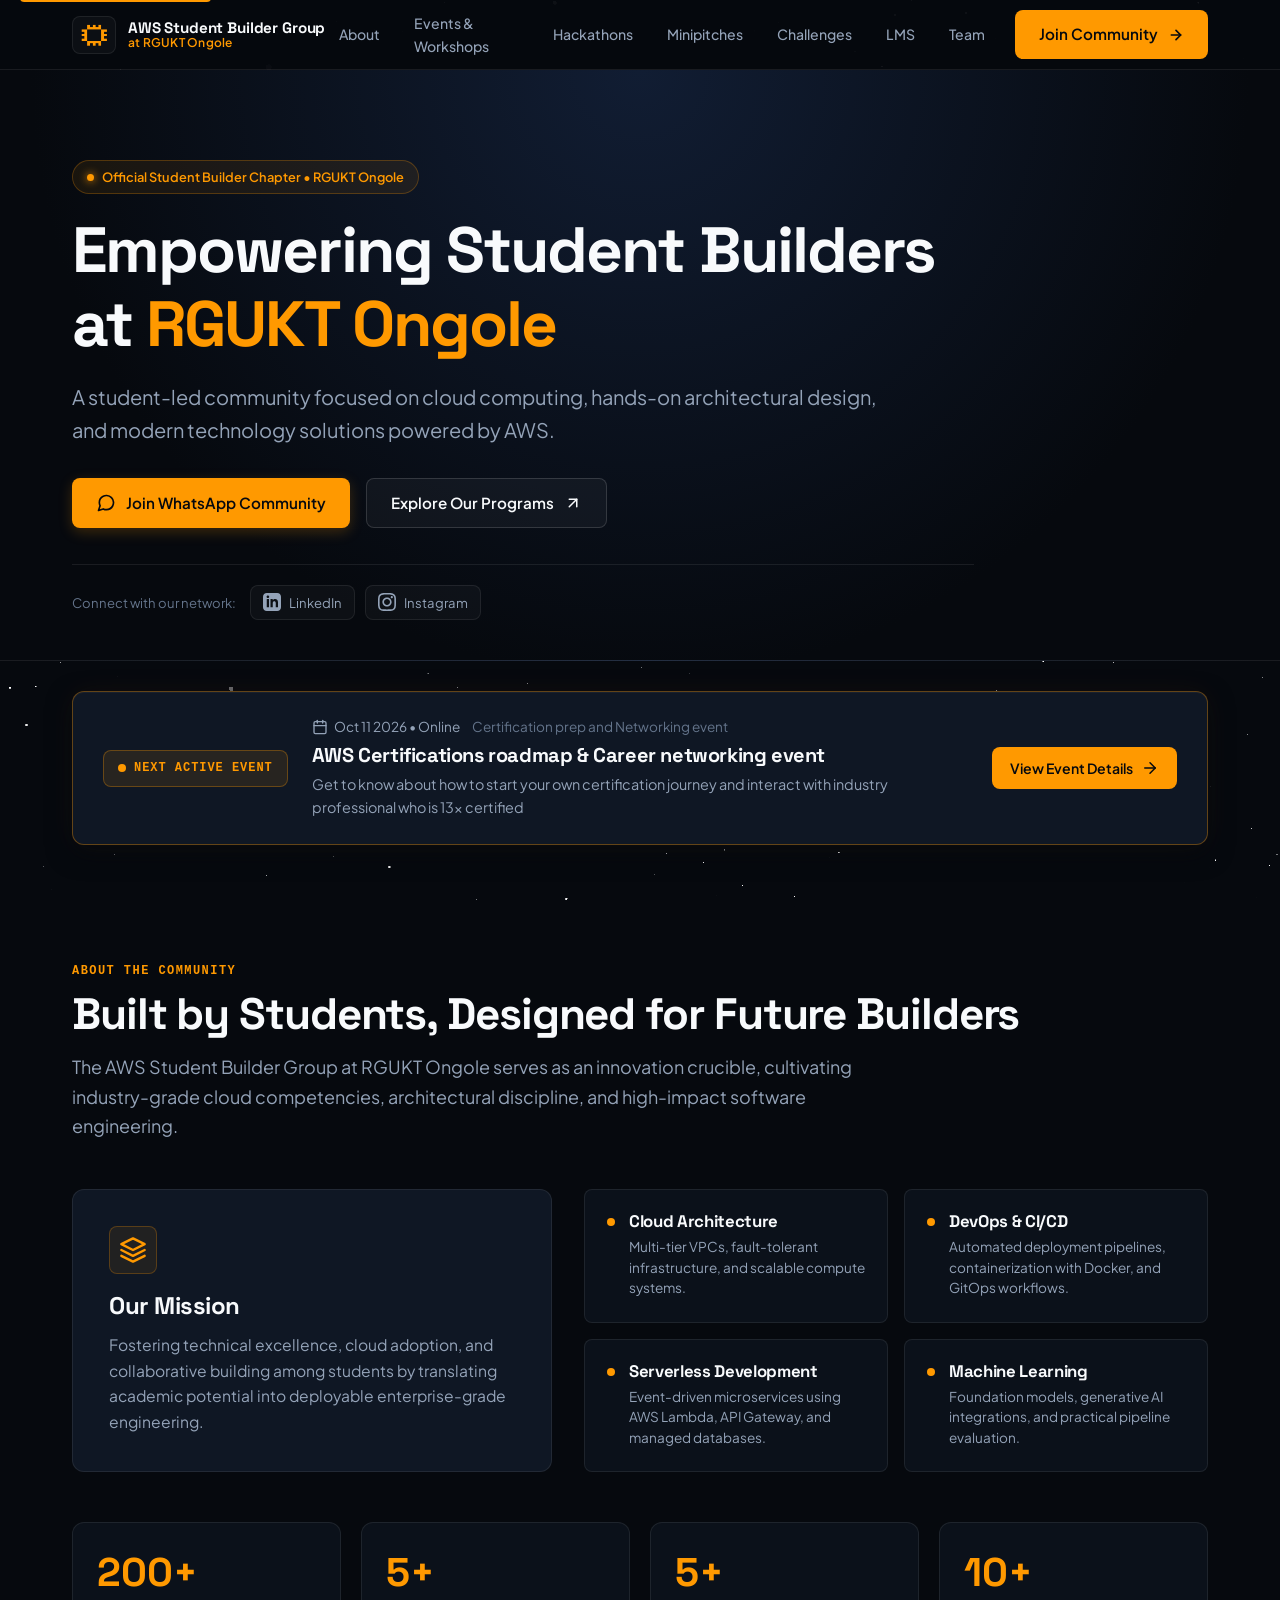
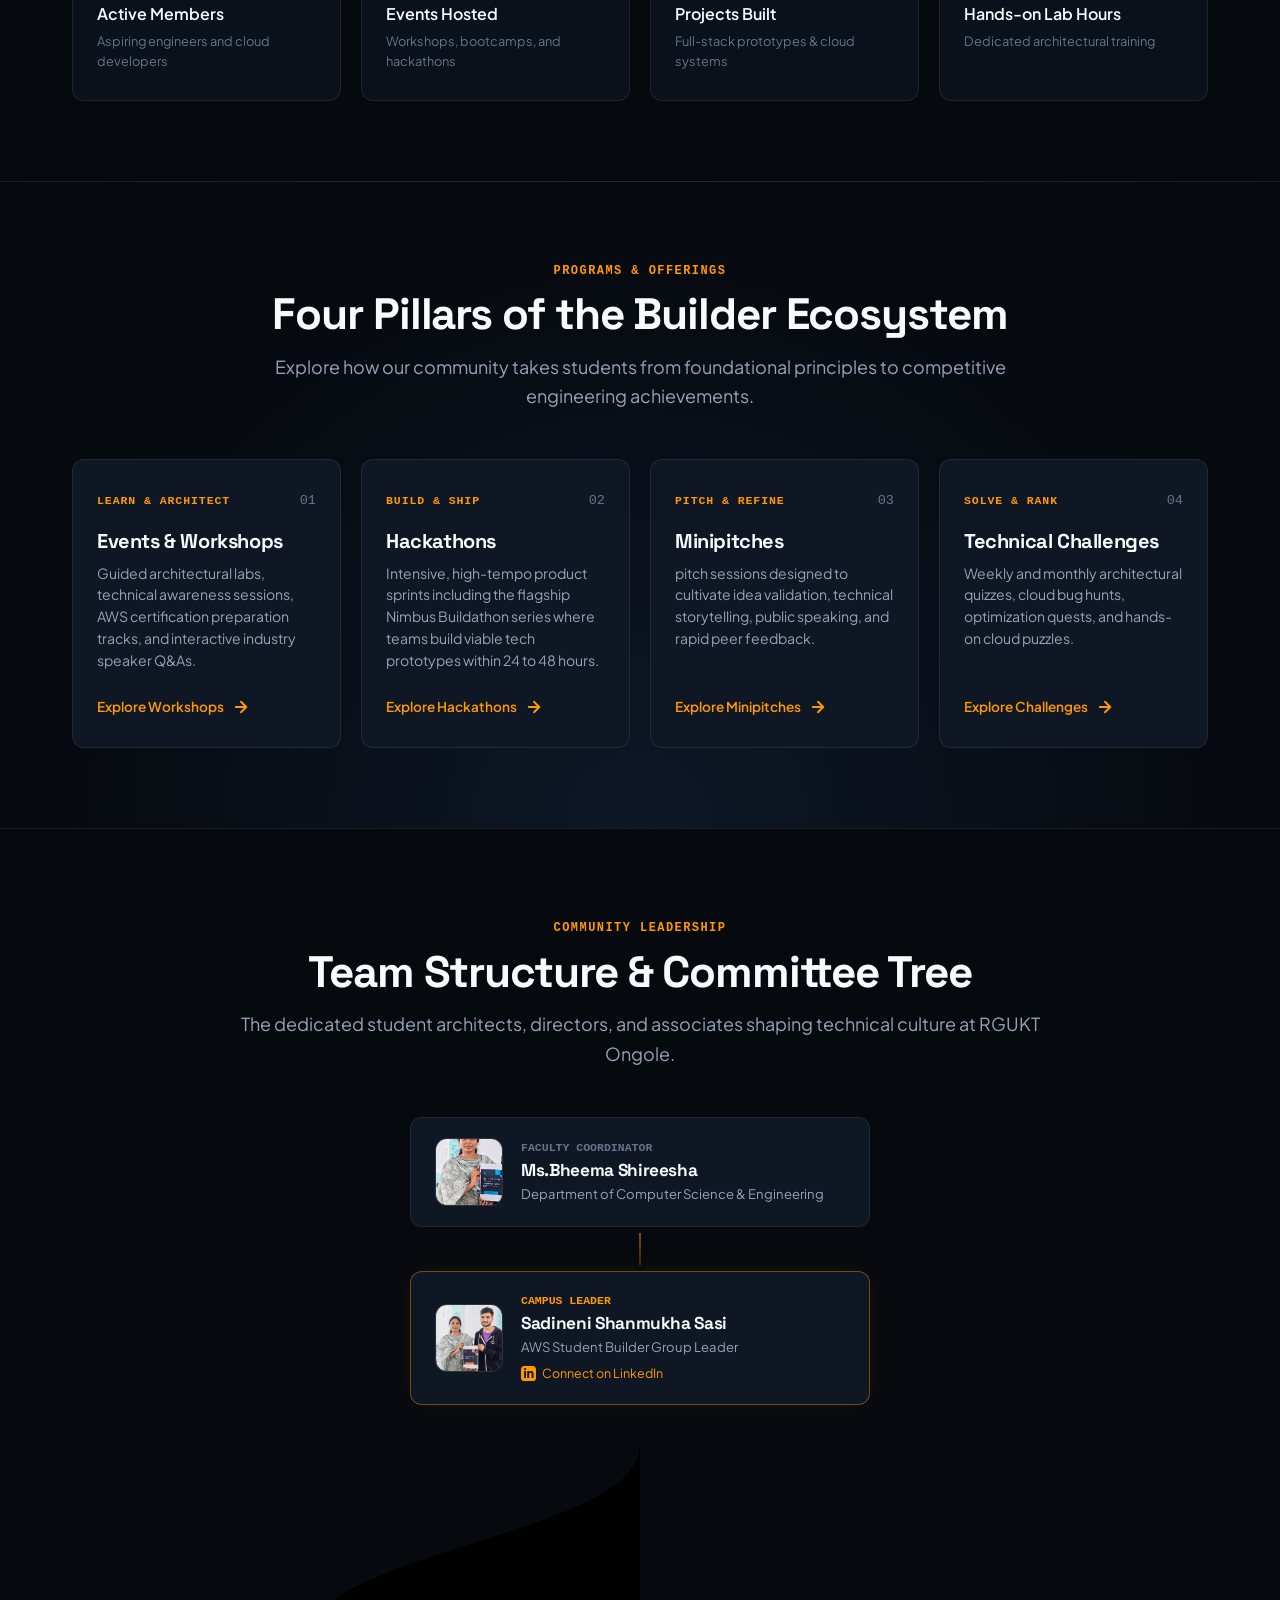
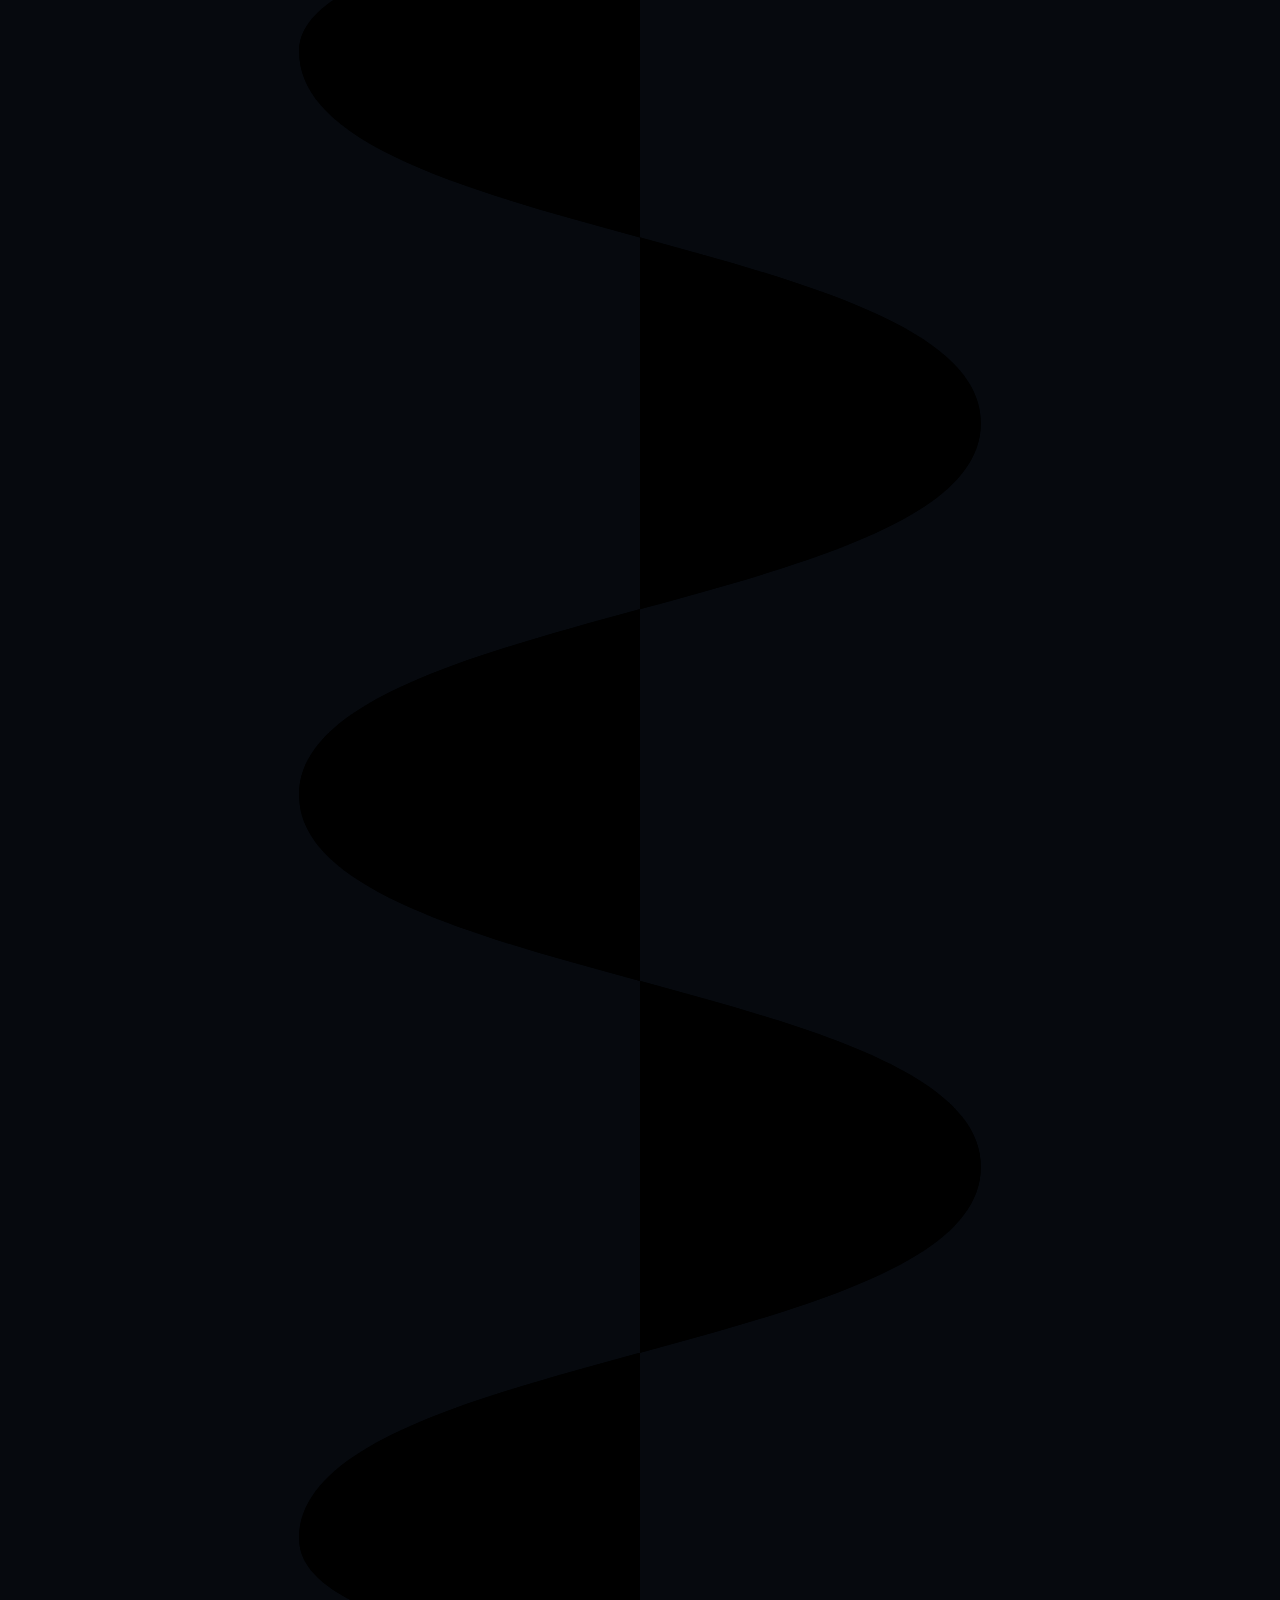
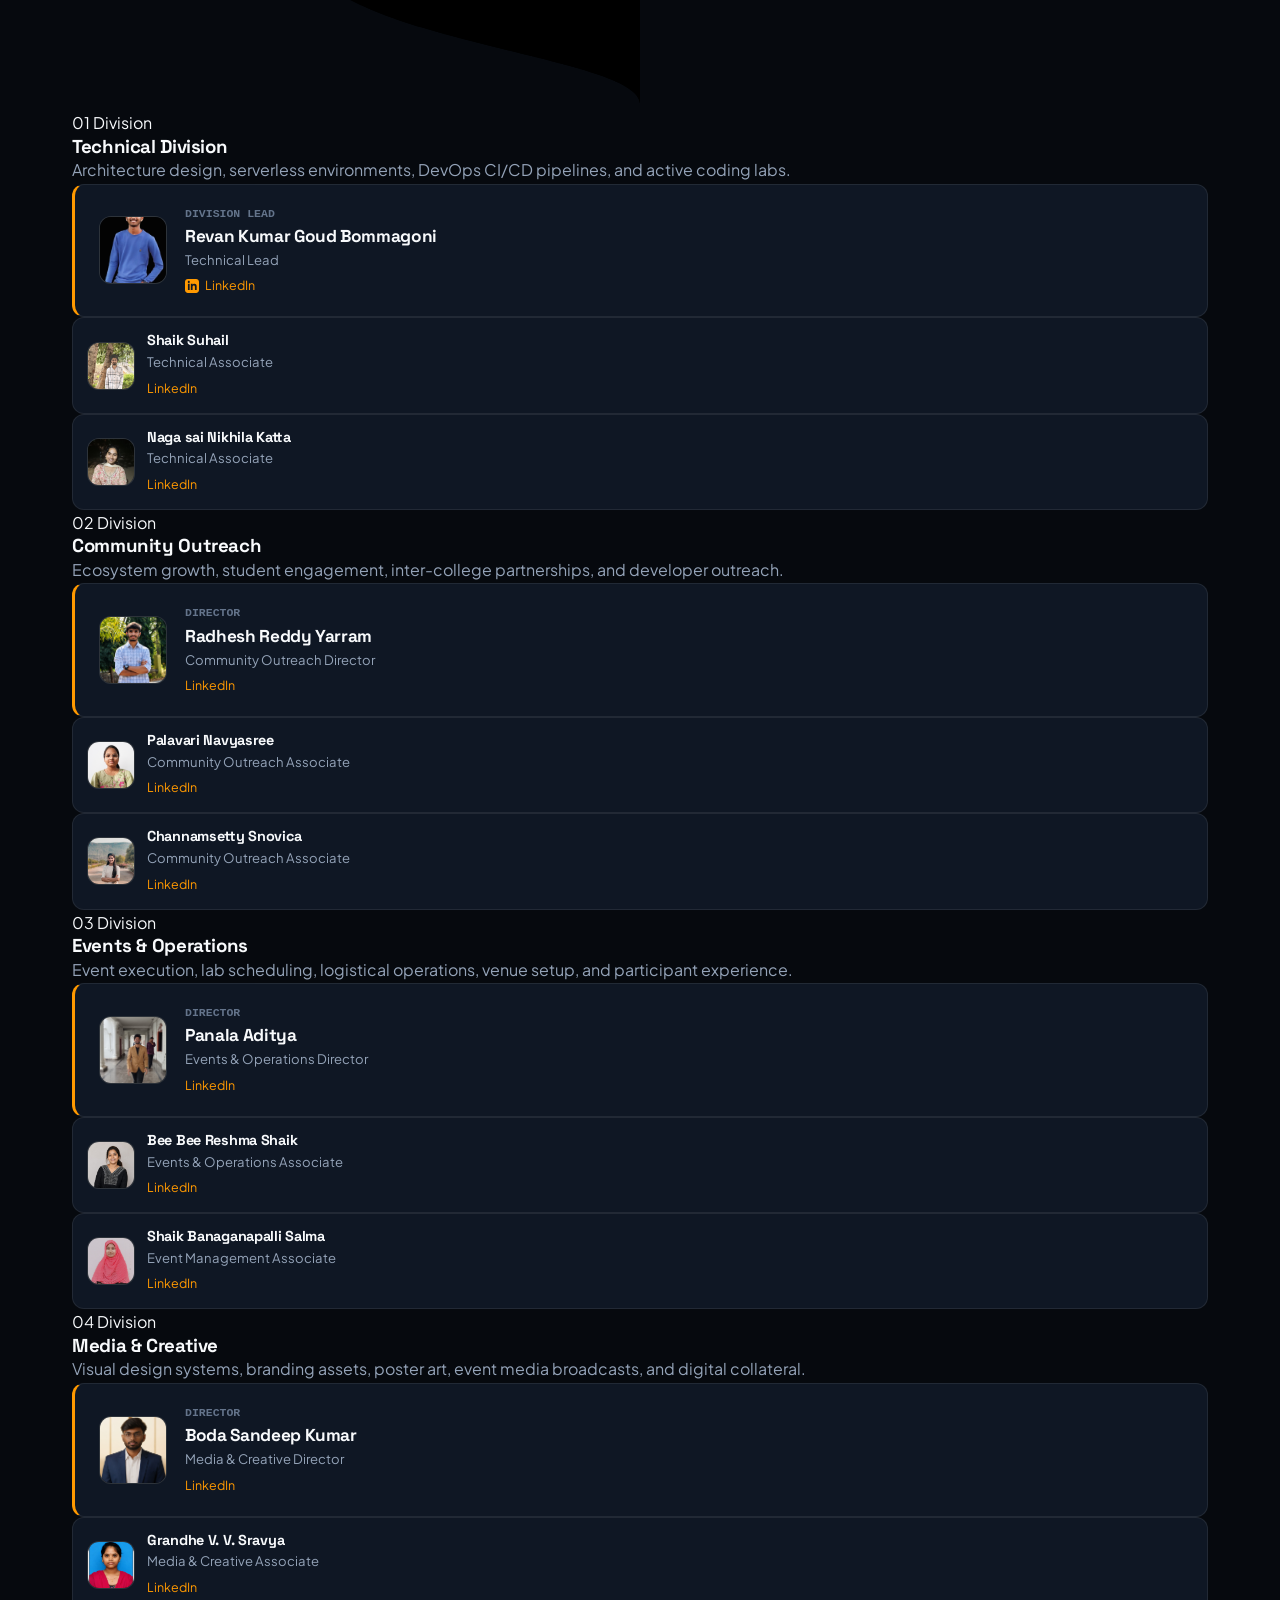
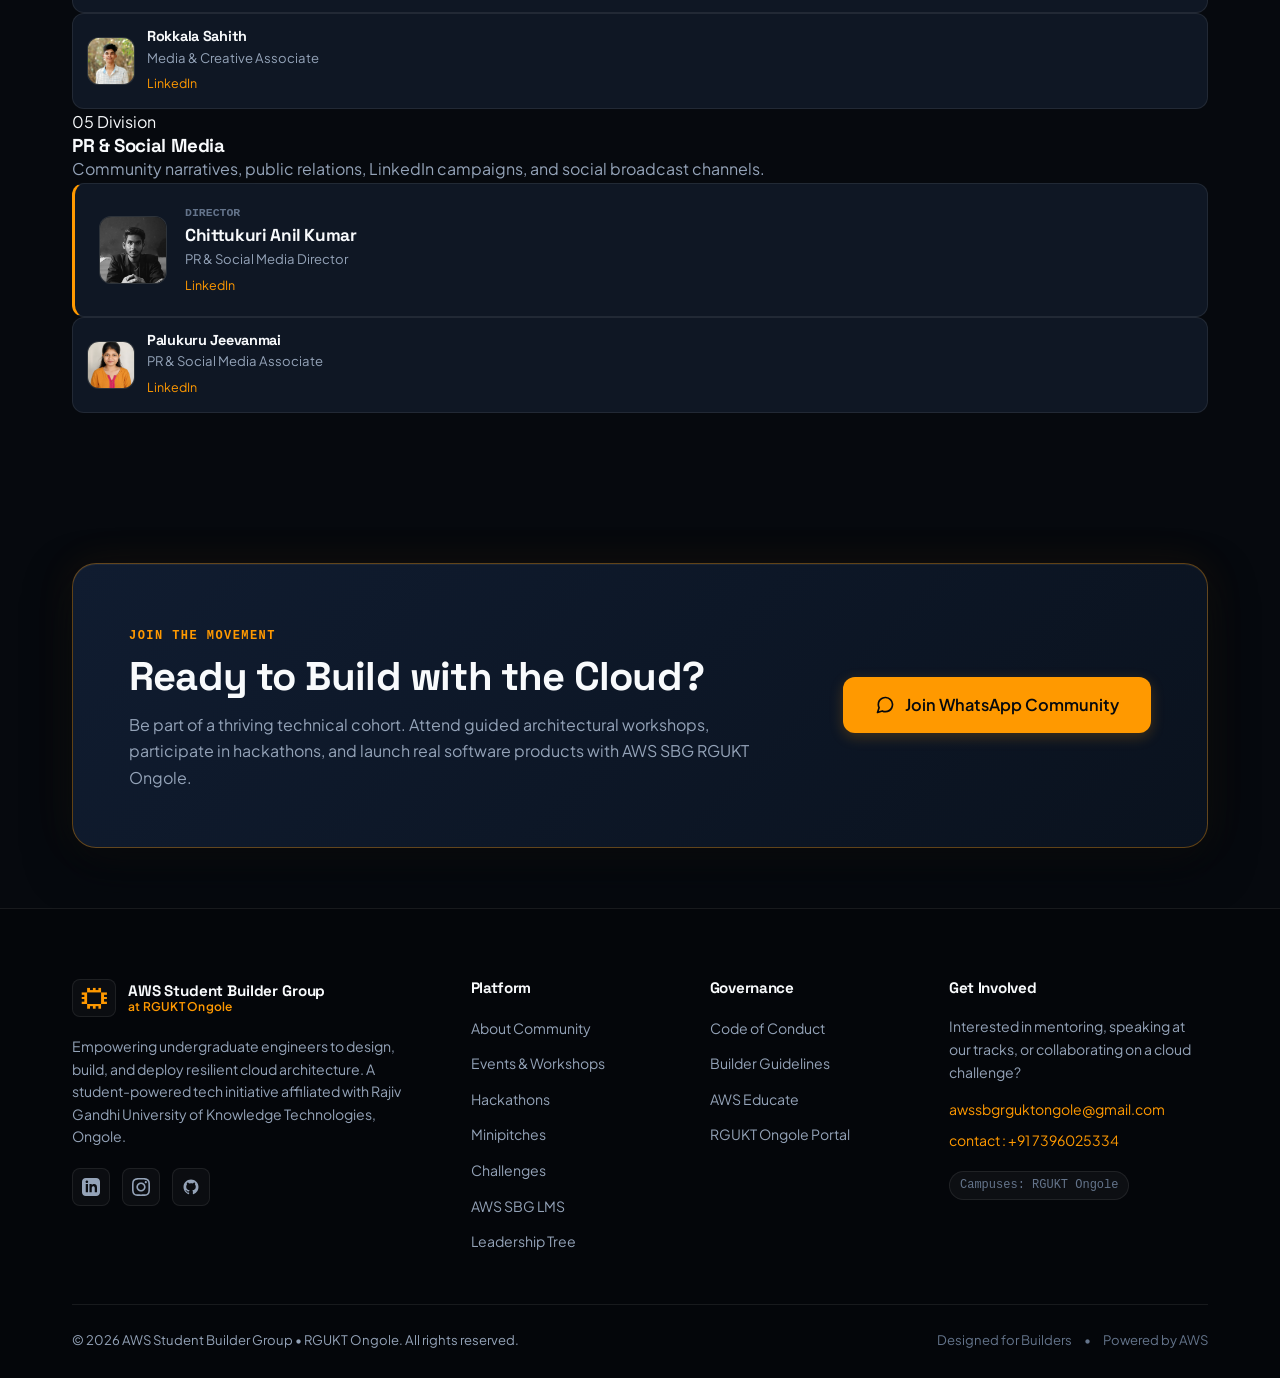
==== commit 993c17e0: "made few changes" ====
--- a/index.html
+++ b/index.html
@@ -1,669 +1,687 @@
-<!DOCTYPE html>
-<html lang="en">
-<head>
-    <meta charset="UTF-8">
-    <meta name="viewport" content="width=device-width, initial-scale=1.0">
-    <meta name="description" content="AWS Student Builder Group at RGUKT Ongole - Empowering student builders in cloud computing, serverless architectures, DevOps, and machine learning.">
-    <meta name="theme-color" content="#07111f">
-    <title>AWS Student Builder Group | RGUKT Ongole</title>
-    <link rel="preconnect" href="https://fonts.googleapis.com">
-    <link rel="preconnect" href="https://fonts.gstatic.com" crossorigin>
-    <link href="https://fonts.googleapis.com/css2?family=Plus+Jakarta+Sans:wght@400;500;600;700;800&family=Space+Grotesk:wght@500;700&display=swap" rel="stylesheet">
-    <link rel="icon" type="image/svg+xml" href="assets/favicon.svg">
-    <link rel="stylesheet" href="style.css">
-</head>
-<body class="page-home">
-    <a href="#main" class="skip-link">Skip to main content</a>
-    <!-- Sticky Glass Navigation -->
-    <header class="site-header" id="siteHeader">
-        <div class="header-inner">
-            <a href="index.html" class="brand" aria-label="AWS Student Builder Group RGUKT Ongole Home">
-                <span class="brand-logo-wrap" aria-hidden="true">
-                    <img src="assets/aws-builder-logo.svg" class="aws-logo-svg" alt="" width="30" height="30">
-                </span>
-                <div class="brand-text">
-                    <span class="brand-title">AWS Student Builder Group</span>
-                    <span class="brand-sub">at RGUKT Ongole</span>
-                </div>
-            </a>
-
-            <button class="mobile-nav-toggle" id="mobileNavToggle" aria-label="Toggle navigation menu" aria-expanded="false" aria-controls="mainNav">
-                <span class="bar"></span>
-                <span class="bar"></span>
-                <span class="bar"></span>
-            </button>
-
-            <nav class="main-nav" id="mainNav" aria-label="Main navigation">
-                <a href="#about" class="nav-link">About</a>
-                <a href="workshops.html" class="nav-link">Events &amp; Workshops</a>
-                <a href="hackathon.html" class="nav-link">Hackathons</a>
-                <a href="minipitch.html" class="nav-link">Minipitches</a>
-                <a href="challenges.html" class="nav-link">Challenges</a>
-                <a href="#team" class="nav-link">Team</a>
-                <a href="https://chat.whatsapp.com/Hy5V2t7DV6SDbpdqzxD9fQ" target="_blank" rel="noopener noreferrer" class="btn btn-nav-cta">
-                    <span>Join Community</span>
-                    <svg class="icon-arrow" width="16" height="16" viewBox="0 0 24 24" fill="none" stroke="currentColor" stroke-width="2.5" stroke-linecap="round" stroke-linejoin="round"><line x1="5" y1="12" x2="19" y2="12"></line><polyline points="12 5 19 12 12 19"></polyline></svg>
-                </a>
-            </nav>
-        </div>
-    </header>
-
-    <main id="main">
-        <!-- Hero Section -->
-        <section class="hero-section" id="hero">
-            <div class="page-container hero-container">
-                <div class="hero-content">
-                    <div class="hero-pill">
-                        <span class="pill-dot"></span>
-                        <span class="pill-text">Official Student Builder Chapter &bull; RGUKT Ongole</span>
-                    </div>
-                    <h1 class="hero-title">
-                        Empowering Student Builders at <span class="highlight-text">RGUKT Ongole</span>
-                    </h1>
-                    <p class="hero-subtitle">
-                        A student-led community focused on cloud computing, hands-on architectural design, and modern technology solutions powered by AWS.
-                    </p>
-
-                    <div class="hero-actions">
-                        <a href="https://chat.whatsapp.com/Hy5V2t7DV6SDbpdqzxD9fQ" target="_blank" rel="noopener noreferrer" class="btn btn-primary">
-                            <svg class="btn-icon" width="20" height="20" viewBox="0 0 24 24" fill="none" stroke="currentColor" stroke-width="2" stroke-linecap="round" stroke-linejoin="round"><path d="M21 11.5a8.38 8.38 0 0 1-.9 3.8 8.5 8.5 0 0 1-7.6 4.7 8.38 8.38 0 0 1-3.8-.9L3 21l1.9-5.7a8.38 8.38 0 0 1-.9-3.8 8.5 8.5 0 0 1 4.7-7.6 8.38 8.38 0 0 1 3.8-.9h.5a8.48 8.48 0 0 1 8 8v.5z"></path></svg>
-                            <span>Join WhatsApp Community</span>
-                        </a>
-                        <a href="#offerings" class="btn btn-secondary">
-                            <span>Explore Our Programs</span>
-                            <svg class="btn-icon" width="18" height="18" viewBox="0 0 24 24" fill="none" stroke="currentColor" stroke-width="2" stroke-linecap="round" stroke-linejoin="round"><line x1="7" y1="17" x2="17" y2="7"></line><polyline points="7 7 17 7 17 17"></polyline></svg>
-                        </a>
-                    </div>
-
-                    <!-- Social Links Bar -->
-                    <div class="social-bar-wrapper">
-                        <span class="social-bar-label">Connect with our network:</span>
-                        <div class="social-links-bar" aria-label="Social media channels">
-                            <a href="https://www.linkedin.com/company/aws-sbg-rgukt-ongole/" target="_blank" rel="noopener noreferrer" aria-label="LinkedIn" class="social-chip">
-                                <svg width="18" height="18" viewBox="0 0 24 24" fill="currentColor"><path d="M19 0h-14c-2.761 0-5 2.239-5 5v14c0 2.761 2.239 5 5 5h14c2.762 0 5-2.239 5-5v-14c0-2.761-2.238-5-5-5zm-11 19h-3v-11h3v11zm-1.5-12.268c-.966 0-1.75-.79-1.75-1.764s.784-1.764 1.75-1.764 1.75.79 1.75 1.764-.783 1.764-1.75 1.764zm13.5 12.268h-3v-5.604c0-3.368-4-3.113-4 0v5.604h-3v-11h3v1.765c1.396-2.586 7-2.777 7 2.476v6.759z"/></svg>
-                                <span>LinkedIn</span>
-                            </a>
-                            
-                            
-                      
-                            <a href="https://www.instagram.com/awssbgrguktongole" target="_blank" rel="noopener noreferrer" aria-label="Instagram" class="social-chip">
-                                <svg width="18" height="18" viewBox="0 0 24 24" fill="currentColor"><path d="M12 2.163c3.204 0 3.584.012 4.85.07 3.252.148 4.771 1.691 4.919 4.919.058 1.265.069 1.645.069 4.849 0 3.205-.012 3.584-.069 4.849-.149 3.225-1.664 4.771-4.919 4.919-1.266.058-1.644.07-4.85.07-3.204 0-3.584-.012-4.849-.07-3.26-.149-4.771-1.699-4.919-4.92-.058-1.265-.07-1.644-.07-4.849 0-3.204.013-3.583.07-4.849.149-3.227 1.664-4.771 4.919-4.919 1.266-.057 1.645-.069 4.849-.069zm0-2.163c-3.259 0-3.667.014-4.947.072-4.358.2-6.78 2.618-6.98 6.98-.059 1.281-.073 1.689-.073 4.948 0 3.259.014 3.668.072 4.948.2 4.358 2.618 6.78 6.98 6.98 1.281.058 1.689.072 4.948.072 3.259 0 3.668-.014 4.948-.072 4.354-.2 6.782-2.618 6.979-6.98.059-1.28.073-1.689.073-4.948 0-3.259-.014-3.667-.072-4.947-.196-4.354-2.617-6.78-6.979-6.98-1.281-.059-1.69-.073-4.949-.073zm0 5.838c-3.403 0-6.162 2.759-6.162 6.162s2.759 6.163 6.162 6.163 6.162-2.759 6.162-6.163c0-3.403-2.759-6.162-6.162-6.162zm0 10.162c-2.209 0-4-1.79-4-4 0-2.209 1.791-4 4-4s4 1.791 4 4c0 2.21-1.791 4-4 4zm6.406-11.845c-.796 0-1.441.645-1.441 1.44s.645 1.44 1.441 1.44c.795 0 1.439-.645 1.439-1.44s-.644-1.44-1.439-1.44z"/></svg>
-                                <span>Instagram</span>
-                            </a>
-                        </div>
-                    </div>
-                </div>
-            </div>
-        </section>
-
-        <!-- Upcoming Event Spotlight Banner -->
-        <section class="spotlight-section" aria-label="Active Event Spotlight">
-            <div class="page-container">
-                <div class="spotlight-card">
-                    <div class="spotlight-tag">
-                        <span class="spotlight-pulse"></span>
-                        <span class="spotlight-label">NEXT ACTIVE EVENT</span>
-                    </div>
-                    <div class="spotlight-details">
-                        <div class="spotlight-meta">
-                            <span class="meta-date">
-                                <svg width="16" height="16" viewBox="0 0 24 24" fill="none" stroke="currentColor" stroke-width="2" stroke-linecap="round" stroke-linejoin="round"><rect x="3" y="4" width="18" height="18" rx="2" ry="2"></rect><line x1="16" y1="2" x2="16" y2="6"></line><line x1="8" y1="2" x2="8" y2="6"></line><line x1="3" y1="10" x2="21" y2="10"></line></svg>
-                                Oct 11 2026  &bull; Online
-                            </span>
-                            <span class="meta-category">Certification prep and Networking event</span>
-                        </div>
-                        <h2 class="spotlight-title">AWS Certifications roadmap  &amp; Career networking event</h2>
-                        <p class="spotlight-desc">Get to know about how to start your own certification journey and interact with industry professional who is 13x certified</p>
-                    </div>
-                    <div class="spotlight-action">
-                        <a href="workshops.html" class="btn btn-spotlight">
-                            <span>View Event Details</span>
-                            <svg width="18" height="18" viewBox="0 0 24 24" fill="none" stroke="currentColor" stroke-width="2" stroke-linecap="round" stroke-linejoin="round"><line x1="5" y1="12" x2="19" y2="12"></line><polyline points="12 5 19 12 12 19"></polyline></svg>
-                        </a>
-                    </div>
-                </div>
-            </div>
-        </section>
-
-        <!-- About & Group Prestige -->
-        <section class="about-section" id="about">
-            <div class="page-container">
-                <div class="section-header">
-                    <span class="eyebrow">ABOUT THE COMMUNITY</span>
-                    <h2 class="section-title">Built by Students, Designed for Future Builders</h2>
-                    <p class="section-lead">The AWS Student Builder Group at RGUKT Ongole serves as an innovation crucible, cultivating industry-grade cloud competencies, architectural discipline, and high-impact software engineering.</p>
-                </div>
-
-                <!-- Mission & Core Focus -->
-                <div class="mission-focus-grid">
-                    <div class="mission-card">
-                        <div class="focus-icon-box">
-                            <svg width="28" height="28" viewBox="0 0 24 24" fill="none" stroke="currentColor" stroke-width="2" stroke-linecap="round" stroke-linejoin="round"><path d="M12 2L2 7l10 5 10-5-10-5z"></path><path d="M2 17l10 5 10-5"></path><path d="M2 12l10 5 10-5"></path></svg>
-                        </div>
-                        <h3 class="card-heading">Our Mission</h3>
-                        <p class="card-text">
-                            Fostering technical excellence, cloud adoption, and collaborative building among students by translating academic potential into deployable enterprise-grade engineering.
-                        </p>
-                    </div>
-
-                    <div class="focus-pillars">
-                        <div class="pillar-card">
-                            <span class="pillar-dot"></span>
-                            <div>
-                                <h4>Cloud Architecture</h4>
-                                <p>Multi-tier VPCs, fault-tolerant infrastructure, and scalable compute systems.</p>
-                            </div>
-                        </div>
-                        <div class="pillar-card">
-                            <span class="pillar-dot"></span>
-                            <div>
-                                <h4>DevOps &amp; CI/CD</h4>
-                                <p>Automated deployment pipelines, containerization with Docker, and GitOps workflows.</p>
-                            </div>
-                        </div>
-                        <div class="pillar-card">
-                            <span class="pillar-dot"></span>
-                            <div>
-                                <h4>Serverless Development</h4>
-                                <p>Event-driven microservices using AWS Lambda, API Gateway, and managed databases.</p>
-                            </div>
-                        </div>
-                        <div class="pillar-card">
-                            <span class="pillar-dot"></span>
-                            <div>
-                                <h4>Machine Learning</h4>
-                                <p>Foundation models, generative AI integrations, and practical pipeline evaluation.</p>
-                            </div>
-                        </div>
-                    </div>
-                </div>
-
-                <!-- Impact Metrics Grid -->
-                <div class="impact-metrics-grid">
-                    <div class="metric-card">
-                        <span class="metric-value" data-target="500">200+</span>
-                        <span class="metric-label">Active Members</span>
-                        <span class="metric-sub">Aspiring engineers and cloud developers</span>
-                    </div>
-                    <div class="metric-card">
-                        <span class="metric-value" data-target="12">5+</span>
-                        <span class="metric-label">Events Hosted</span>
-                        <span class="metric-sub">Workshops, bootcamps, and hackathons</span>
-                    </div>
-                    <div class="metric-card">
-                        <span class="metric-value" data-target="45">5+</span>
-                        <span class="metric-label">Projects Built</span>
-                        <span class="metric-sub">Full-stack prototypes &amp; cloud systems</span>
-                    </div>
-                    <div class="metric-card">
-                        <span class="metric-value" data-target="60">10+</span>
-                        <span class="metric-label">Hands-on Lab Hours</span>
-                        <span class="metric-sub">Dedicated architectural training</span>
-                    </div>
-                </div>
-            </div>
-        </section>
-
-        <!-- Programs & Offerings Overview (4 Interactive Teaser Cards) -->
-        <section class="offerings-section" id="offerings">
-            <div class="page-container">
-                <div class="section-header text-center">
-                    <span class="eyebrow">PROGRAMS &amp; OFFERINGS</span>
-                    <h2 class="section-title">Four Pillars of the Builder Ecosystem</h2>
-                    <p class="section-lead">Explore how our community takes students from foundational principles to competitive engineering achievements.</p>
-                </div>
-
-                <div class="programs-grid">
-                    <!-- Card 1: Events & Workshops -->
-                    <article class="program-card">
-                        <div class="card-top">
-                            <span class="program-badge">LEARN &amp; ARCHITECT</span>
-                            <span class="program-num">01</span>
-                        </div>
-                        <h3 class="program-name">Events &amp; Workshops</h3>
-                        <p class="program-summary">
-                            Guided architectural labs, technical awareness sessions, AWS certification preparation tracks, and interactive industry speaker Q&amp;As.
-                        </p>
-                        
-                        <a href="workshops.html" class="program-link" aria-label="Explore Events and Workshops">
-                            <span>Explore Workshops</span>
-                            <svg width="18" height="18" viewBox="0 0 24 24" fill="none" stroke="currentColor" stroke-width="2.5" stroke-linecap="round" stroke-linejoin="round"><line x1="5" y1="12" x2="19" y2="12"></line><polyline points="12 5 19 12 12 19"></polyline></svg>
-                        </a>
-                    </article>
-
-                    <!-- Card 2: Hackathons -->
-                    <article class="program-card">
-                        <div class="card-top">
-                            <span class="program-badge">BUILD &amp; SHIP</span>
-                            <span class="program-num">02</span>
-                        </div>
-                        <h3 class="program-name">Hackathons</h3>
-                        <p class="program-summary">
-                            Intensive, high-tempo product sprints including the flagship Nimbus Buildathon series where teams build viable tech prototypes within 24 to 48 hours.
-                        </p>
-                        
-                        <a href="hackathon.html" class="program-link" aria-label="Explore Hackathons">
-                            <span>Explore Hackathons</span>
-                            <svg width="18" height="18" viewBox="0 0 24 24" fill="none" stroke="currentColor" stroke-width="2.5" stroke-linecap="round" stroke-linejoin="round"><line x1="5" y1="12" x2="19" y2="12"></line><polyline points="12 5 19 12 12 19"></polyline></svg>
-                        </a>
-                    </article>
-
-                    <!-- Card 3: Minipitches -->
-                    <article class="program-card">
-                        <div class="card-top">
-                            <span class="program-badge">PITCH &amp; REFINE</span>
-                            <span class="program-num">03</span>
-                        </div>
-                        <h3 class="program-name">Minipitches</h3>
-                        <p class="program-summary">
-                             pitch sessions designed to cultivate idea validation, technical storytelling, public speaking, and rapid peer feedback.
-                        </p>
-                        
-                        <a href="minipitch.html" class="program-link" aria-label="Explore Minipitches">
-                            <span>Explore Minipitches</span>
-                            <svg width="18" height="18" viewBox="0 0 24 24" fill="none" stroke="currentColor" stroke-width="2.5" stroke-linecap="round" stroke-linejoin="round"><line x1="5" y1="12" x2="19" y2="12"></line><polyline points="12 5 19 12 12 19"></polyline></svg>
-                        </a>
-                    </article>
-
-                    <!-- Card 4: Challenges -->
-                    <article class="program-card">
-                        <div class="card-top">
-                            <span class="program-badge">SOLVE &amp; RANK</span>
-                            <span class="program-num">04</span>
-                        </div>
-                        <h3 class="program-name">Technical Challenges</h3>
-                        <p class="program-summary">
-                            Weekly and monthly architectural quizzes, cloud bug hunts, optimization quests, and hands-on cloud puzzles.
-                        </p>
-                        
-                        <a href="challenges.html" class="program-link" aria-label="Explore Technical Challenges">
-                            <span>Explore Challenges</span>
-                            <svg width="18" height="18" viewBox="0 0 24 24" fill="none" stroke="currentColor" stroke-width="2.5" stroke-linecap="round" stroke-linejoin="round"><line x1="5" y1="12" x2="19" y2="12"></line><polyline points="12 5 19 12 12 19"></polyline></svg>
-                        </a>
-                    </article>
-                </div>
-            </div>
-        </section>
-
-        <!-- Team Hierarchy (Visual Alternating Tree Structure) -->
-        <section class="team-hierarchy-section" id="team">
-            <div class="page-container">
-                <div class="section-header text-center">
-                    <span class="eyebrow">COMMUNITY LEADERSHIP</span>
-                    <h2 class="section-title">Team Structure &amp; Committee Tree</h2>
-                    <p class="section-lead">The dedicated student architects, directors, and associates shaping technical culture at RGUKT Ongole.</p>
-                </div>
-
-                <!-- Central Leadership Nodes -->
-                <div class="leadership-root">
-                    <div class="root-card-wrapper">
-                        <article class="person-card root-leader">
-                            <div class="card-avatar">
-                                <img src="assets/AWS Website_photos /team/FacultyCoordinator.png" alt="Faculty Coordinator" loading="lazy" onerror="this.src='https://ui-avatars.com/api/?name=Faculty+Coordinator&background=0b1728&color=ff9900'">
-                            </div>
-                            <div class="card-bio">
-                                <span class="role-badge">Faculty Coordinator</span>
-                                <h3 class="person-name">Ms.Bheema Shireesha</h3>
-                                <p class="person-affiliation">Department of Computer Science &amp; Engineering</p>
-                            </div>
-                        </article>
-                    </div>
-
-                    <div class="root-connector-vertical"></div>
-
-                    <div class="root-card-wrapper">
-                        <article class="person-card root-leader highlight-leader">
-                            <div class="card-avatar">
-                                <img src="assets/AWS Website_photos /team/campus-leader.jpg" alt="Sadineni Shanmukha Sasi - AWS Student Builder Group Leader" loading="lazy" onerror="this.src='https://ui-avatars.com/api/?name=Shanmukha+Sasi&background=0b1728&color=ff9900'">
-                            </div>
-                            <div class="card-bio">
-                                <span class="role-badge role-badge-gold">Campus Leader</span>
-                                <h3 class="person-name">Sadineni Shanmukha Sasi</h3>
-                                <p class="person-title">AWS Student Builder Group Leader</p>
-                                <a href="https://www.linkedin.com/in/shanmukhasasi" target="_blank" rel="noopener noreferrer" class="member-linkedin" aria-label="Shanmukha Sasi LinkedIn Profile">
-                                    <svg width="15" height="15" viewBox="0 0 24 24" fill="currentColor"><path d="M19 0h-14c-2.761 0-5 2.239-5 5v14c0 2.761 2.239 5 5 5h14c2.762 0 5-2.239 5-5v-14c0-2.761-2.238-5-5-5zm-11 19h-3v-11h3v11zm-1.5-12.268c-.966 0-1.75-.79-1.75-1.764s.784-1.764 1.75-1.764 1.75.79 1.75 1.764-.783 1.764-1.75 1.764zm13.5 12.268h-3v-5.604c0-3.368-4-3.113-4 0v5.604h-3v-11h3v1.765c1.396-2.586 7-2.777 7 2.476v6.759z"/></svg>
-                                    <span>Connect on LinkedIn</span>
-                                </a>
-                            </div>
-                        </article>
-                    </div>
-                </div>
-
-                <!-- Tree Central Trunk & Alternating Branches -->
-                <div class="tree-trunk-container">
-                    <div class="tree-central-line"></div>
-
-                    <!-- Branch 1: Technical Team (Left Branch / Right Label) -->
-                    <div class="tree-branch branch-left">
-                        <div class="branch-connector"></div>
-                        <div class="branch-team-title">
-                            <span class="track-number">01</span>
-                            <h3>Technical Division</h3>
-                            <p>Architecture, serverless labs, and code execution.</p>
-                        </div>
-                        <div class="branch-tree-content">
-                            <!-- Lead Node -->
-                            <div class="branch-lead-node">
-                                <article class="person-card card-lead">
-                                    <div class="card-avatar">
-                                        <img src="assets/AWS Website_photos /team/Revan.png" alt="Revan Kumar Goud Bommagoni" loading="lazy" onerror="this.src='https://ui-avatars.com/api/?name=Revan+Kumar&background=0b1728&color=ff9900'">
-                                    </div>
-                                    <div class="card-bio">
-                                        <span class="role-badge">Division Lead</span>
-                                        <h4 class="person-name">Revan Kumar Goud Bommagoni</h4>
-                                        <p class="person-title">Technical Lead</p>
-                                        <a href="https://linkedin.com" target="_blank" rel="noopener noreferrer" class="member-linkedin" aria-label="LinkedIn Profile">
-                                            <svg width="14" height="14" viewBox="0 0 24 24" fill="currentColor"><path d="M19 0h-14c-2.761 0-5 2.239-5 5v14c0 2.761 2.239 5 5 5h14c2.762 0 5-2.239 5-5v-14c0-2.761-2.238-5-5-5zm-11 19h-3v-11h3v11zm-1.5-12.268c-.966 0-1.75-.79-1.75-1.764s.784-1.764 1.75-1.764 1.75.79 1.75 1.764-.783 1.764-1.75 1.764zm13.5 12.268h-3v-5.604c0-3.368-4-3.113-4 0v5.604h-3v-11h3v1.765c1.396-2.586 7-2.777 7 2.476v6.759z"/></svg>
-                                            <span>LinkedIn</span>
-                                        </a>
-                                    </div>
-                                </article>
-                            </div>
-                            <!-- Sub-branch Nodes (Associates) -->
-                            <div class="branch-associates-cluster">
-                                <article class="person-card card-associate">
-                                    <div class="card-avatar">
-                                        <img src="assets/AWS Website_photos /team/suhail.jpg" alt="Shaik Suhail" loading="lazy" onerror="this.src='https://ui-avatars.com/api/?name=Shaik+Suhail&background=0b1728&color=ff9900'">
-                                    </div>
-                                    <div class="card-bio">
-                                        <h5 class="person-name">Shaik Suhail</h5>
-                                        <p class="person-title">Technical Associate</p>
-                                        <a href="https://linkedin.com" target="_blank" rel="noopener noreferrer" class="member-linkedin"><span>LinkedIn</span></a>
-                                    </div>
-                                </article>
-                                <article class="person-card card-associate">
-                                    <div class="card-avatar">
-                                        <img src="assets/AWS Website_photos /team/Nikhila.jpeg" alt="Naga sai Nikhila Katta" loading="lazy" onerror="this.src='https://ui-avatars.com/api/?name=Nikhila+Katta&background=0b1728&color=ff9900'">
-                                    </div>
-                                    <div class="card-bio">
-                                        <h5 class="person-name">Naga sai Nikhila Katta</h5>
-                                        <p class="person-title">Technical Associate</p>
-                                        <a href="https://linkedin.com" target="_blank" rel="noopener noreferrer" class="member-linkedin"><span>LinkedIn</span></a>
-                                    </div>
-                                </article>
-                            </div>
-                        </div>
-                    </div>
-
-                    <!-- Branch 2: Community Outreach (Right Branch / Left Label) -->
-                    <div class="tree-branch branch-right">
-                        <div class="branch-connector"></div>
-                        <div class="branch-team-title">
-                            <span class="track-number">02</span>
-                            <h3>Community Outreach</h3>
-                            <p>Ecosystem growth, student engagement, and cross-campus links.</p>
-                        </div>
-                        <div class="branch-tree-content">
-                            <!-- Lead Node -->
-                            <div class="branch-lead-node">
-                                <article class="person-card card-lead">
-                                    <div class="card-avatar">
-                                        <img src="assets/AWS Website_photos /team/Radesh.png" alt="Rashesh Reddy Yarram" loading="lazy" onerror="this.src='https://ui-avatars.com/api/?name=Rashesh+Reddy&background=0b1728&color=ff9900'">
-                                    </div>
-                                    <div class="card-bio">
-                                        <span class="role-badge">Director</span>
-                                        <h4 class="person-name">Rashesh Reddy Yarram</h4>
-                                        <p class="person-title">Community Outreach Director</p>
-                                        <a href="https://linkedin.com" target="_blank" rel="noopener noreferrer" class="member-linkedin"><span>LinkedIn</span></a>
-                                    </div>
-                                </article>
-                            </div>
-                            <!-- Sub-branch Nodes -->
-                            <div class="branch-associates-cluster">
-                                <article class="person-card card-associate">
-                                    <div class="card-avatar">
-                                        <img src="assets/AWS Website_photos /team/Navyasree.png" alt="Palavari Navyasree" loading="lazy" onerror="this.src='https://ui-avatars.com/api/?name=Navyasree&background=0b1728&color=ff9900'">
-                                    </div>
-                                    <div class="card-bio">
-                                        <h5 class="person-name">Palavari Navyasree</h5>
-                                        <p class="person-title">Community Outreach Associate</p>
-                                        <a href="https://linkedin.com" target="_blank" rel="noopener noreferrer" class="member-linkedin"><span>LinkedIn</span></a>
-                                    </div>
-                                </article>
-                                <article class="person-card card-associate">
-                                    <div class="card-avatar">
-                                        <img src="assets/AWS Website_photos /team/snovica.jpeg" alt="Channamsetty Snovica" loading="lazy" onerror="this.src='https://ui-avatars.com/api/?name=Snovica&background=0b1728&color=ff9900'">
-                                    </div>
-                                    <div class="card-bio">
-                                        <h5 class="person-name">Channamsetty Snovica</h5>
-                                        <p class="person-title">Community Outreach Associate</p>
-                                        <a href="https://linkedin.com" target="_blank" rel="noopener noreferrer" class="member-linkedin"><span>LinkedIn</span></a>
-                                    </div>
-                                </article>
-                            </div>
-                        </div>
-                    </div>
-
-                    <!-- Branch 3: Events & Operations (Left Branch / Right Label) -->
-                    <div class="tree-branch branch-left">
-                        <div class="branch-connector"></div>
-                        <div class="branch-team-title">
-                            <span class="track-number">03</span>
-                            <h3>Events &amp; Operations</h3>
-                            <p>Event execution, logistics, venue scheduling, and participant workflows.</p>
-                        </div>
-                        <div class="branch-tree-content">
-                            <!-- Lead Node -->
-                            <div class="branch-lead-node">
-                                <article class="person-card card-lead">
-                                    <div class="card-avatar">
-                                        <img src="assets/AWS Website_photos /team/Aditya.jpeg" alt="Panala Aditya" loading="lazy" onerror="this.src='https://ui-avatars.com/api/?name=Panala+Aditya&background=0b1728&color=ff9900'">
-                                    </div>
-                                    <div class="card-bio">
-                                        <span class="role-badge">Director</span>
-                                        <h4 class="person-name">Panala Aditya</h4>
-                                        <p class="person-title">Events &amp; Operations Director</p>
-                                        <a href="https://linkedin.com" target="_blank" rel="noopener noreferrer" class="member-linkedin"><span>LinkedIn</span></a>
-                                    </div>
-                                </article>
-                            </div>
-                            <!-- Sub-branch Nodes -->
-                            <div class="branch-associates-cluster">
-                                <article class="person-card card-associate">
-                                    <div class="card-avatar">
-                                        <img src="assets/AWS Website_photos /team/reshma.jpg" alt="Bee Bee Reshma Shaik" loading="lazy" onerror="this.src='https://ui-avatars.com/api/?name=Reshma+Shaik&background=0b1728&color=ff9900'">
-                                    </div>
-                                    <div class="card-bio">
-                                        <h5 class="person-name">Bee Bee Reshma Shaik</h5>
-                                        <p class="person-title">Events &amp; Operations Associate</p>
-                                        <a href="https://linkedin.com" target="_blank" rel="noopener noreferrer" class="member-linkedin"><span>LinkedIn</span></a>
-                                    </div>
-                                </article>
-                                <article class="person-card card-associate">
-                                    <div class="card-avatar">
-                                        <img src="assets/AWS Website_photos /team/salma.jpeg" alt="Shaik Banaganapalli Salma" loading="lazy" onerror="this.src='https://ui-avatars.com/api/?name=Salma+Shaik&background=0b1728&color=ff9900'">
-                                    </div>
-                                    <div class="card-bio">
-                                        <h5 class="person-name">Shaik Banaganapalli Salma</h5>
-                                        <p class="person-title">Event Management Associate</p>
-                                        <a href="https://linkedin.com" target="_blank" rel="noopener noreferrer" class="member-linkedin"><span>LinkedIn</span></a>
-                                    </div>
-                                </article>
-                            </div>
-                        </div>
-                    </div>
-
-                    <!-- Branch 4: Media & Creative (Right Branch / Left Label) -->
-                    <div class="tree-branch branch-right">
-                        <div class="branch-connector"></div>
-                        <div class="branch-team-title">
-                            <span class="track-number">04</span>
-                            <h3>Media &amp; Creative</h3>
-                            <p>Visual branding, event assets, design systems, and digital collateral.</p>
-                        </div>
-                        <div class="branch-tree-content">
-                            <!-- Lead Node -->
-                            <div class="branch-lead-node">
-                                <article class="person-card card-lead">
-                                    <div class="card-avatar">
-                                        <img src="assets/AWS Website_photos /team/sandeep.jpg" alt="Boda Sandeep Kumar" loading="lazy" onerror="this.src='https://ui-avatars.com/api/?name=Sandeep+Kumar&background=0b1728&color=ff9900'">
-                                    </div>
-                                    <div class="card-bio">
-                                        <span class="role-badge">Director</span>
-                                        <h4 class="person-name">Boda Sandeep Kumar</h4>
-                                        <p class="person-title">Media &amp; Creative Director</p>
-                                        <a href="https://linkedin.com" target="_blank" rel="noopener noreferrer" class="member-linkedin"><span>LinkedIn</span></a>
-                                    </div>
-                                </article>
-                            </div>
-                            <!-- Sub-branch Nodes -->
-                            <div class="branch-associates-cluster">
-                                <article class="person-card card-associate">
-                                    <div class="card-avatar">
-                                        <img src="assets/AWS Website_photos /team/Sravya.jpg" alt="Grandhe Veera Venkata Sravya" loading="lazy" onerror="this.src='https://ui-avatars.com/api/?name=Sravya+Grandhe&background=0b1728&color=ff9900'">
-                                    </div>
-                                    <div class="card-bio">
-                                        <h5 class="person-name">Grandhe V. V. Sravya</h5>
-                                        <p class="person-title">Media &amp; Creative Associate</p>
-                                        <a href="https://linkedin.com" target="_blank" rel="noopener noreferrer" class="member-linkedin"><span>LinkedIn</span></a>
-                                    </div>
-                                </article>
-                                <article class="person-card card-associate">
-                                    <div class="card-avatar">
-                                        <img src="assets/AWS Website_photos /team/sahith.jpeg" alt="Rokkala Sahith" loading="lazy" onerror="this.src='https://ui-avatars.com/api/?name=Sahith+Rokkala&background=0b1728&color=ff9900'">
-                                    </div>
-                                    <div class="card-bio">
-                                        <h5 class="person-name">Rokkala Sahith</h5>
-                                        <p class="person-title">Media &amp; Creative Associate</p>
-                                        <a href="https://linkedin.com" target="_blank" rel="noopener noreferrer" class="member-linkedin"><span>LinkedIn</span></a>
-                                    </div>
-                                </article>
-                            </div>
-                        </div>
-                    </div>
-
-                    <!-- Branch 5: PR & Social Media (Left Branch / Right Label) -->
-                    <div class="tree-branch branch-left">
-                        <div class="branch-connector"></div>
-                        <div class="branch-team-title">
-                            <span class="track-number">05</span>
-                            <h3>PR &amp; Social Media</h3>
-                            <p>Community narratives, public relations, LinkedIn broadcasts, and media channels.</p>
-                        </div>
-                        <div class="branch-tree-content">
-                            <!-- Lead Node -->
-                            <div class="branch-lead-node">
-                                <article class="person-card card-lead">
-                                    <div class="card-avatar">
-                                        <img src="assets/AWS Website_photos /team/Anil.jpg" alt="Chittukuri Anil Kumar" loading="lazy" onerror="this.src='https://ui-avatars.com/api/?name=Anil+Kumar&background=0b1728&color=ff9900'">
-                                    </div>
-                                    <div class="card-bio">
-                                        <span class="role-badge">Director</span>
-                                        <h4 class="person-name">Chittukuri Anil Kumar</h4>
-                                        <p class="person-title">PR &amp; Social Media Director</p>
-                                        <a href="https://linkedin.com" target="_blank" rel="noopener noreferrer" class="member-linkedin"><span>LinkedIn</span></a>
-                                    </div>
-                                </article>
-                            </div>
-                            <!-- Sub-branch Nodes -->
-                            <div class="branch-associates-cluster">
-                                <article class="person-card card-associate">
-                                    <div class="card-avatar">
-                                        <img src="assets/AWS Website_photos /team/jeevanmai.png" alt="Palukuru Jeevanmai" loading="lazy" onerror="this.src='https://ui-avatars.com/api/?name=Jeevanmai&background=0b1728&color=ff9900'">
-                                    </div>
-                                    <div class="card-bio">
-                                        <h5 class="person-name">Palukuru Jeevanmai</h5>
-                                        <p class="person-title">PR &amp; Social Media Associate</p>
-                                        <a href="https://linkedin.com" target="_blank" rel="noopener noreferrer" class="member-linkedin"><span>LinkedIn</span></a>
-                                    </div>
-                                </article>
-                            </div>
-                        </div>
-                    </div>
-                </div>
-            </div>
-        </section>
-
-        <!-- Final Community Call to Action -->
-        <section class="join-banner-section">
-            <div class="page-container">
-                <div class="cta-inner-card">
-                    <div class="cta-text">
-                        <span class="eyebrow eyebrow-light">JOIN THE MOVEMENT</span>
-                        <h2>Ready to Build with the Cloud?</h2>
-                        <p>Be part of a thriving technical cohort. Attend guided architectural workshops, participate in hackathons, and launch real software products with AWS SBG RGUKT Ongole.</p>
-                    </div>
-                    <div class="cta-actions">
-                        <a href="https://chat.whatsapp.com/Hy5V2t7DV6SDbpdqzxD9fQ" target="_blank" rel="noopener noreferrer" class="btn btn-primary btn-large">
-                            <svg width="20" height="20" viewBox="0 0 24 24" fill="none" stroke="currentColor" stroke-width="2" stroke-linecap="round" stroke-linejoin="round"><path d="M21 11.5a8.38 8.38 0 0 1-.9 3.8 8.5 8.5 0 0 1-7.6 4.7 8.38 8.38 0 0 1-3.8-.9L3 21l1.9-5.7a8.38 8.38 0 0 1-.9-3.8 8.5 8.5 0 0 1 4.7-7.6 8.38 8.38 0 0 1 3.8-.9h.5a8.48 8.48 0 0 1 8 8v.5z"></path></svg>
-                            <span>Join WhatsApp Community</span>
-                        </a>
-                    </div>
-                </div>
-            </div>
-        </section>
-    </main>
-
-    <!-- Global Footer -->
-    <footer class="site-footer">
-        <div class="page-container footer-container">
-            <div class="footer-grid">
-                <!-- Col 1: Identity -->
-                <div class="footer-col col-brand">
-                    <div class="brand footer-brand">
-                        <span class="brand-logo-wrap" aria-hidden="true">
-                            <img src="assets/aws-builder-logo.svg" class="aws-logo-svg" alt="" width="30" height="30">
-                        </span>
-                        <div class="brand-text">
-                            <span class="brand-title">AWS Student Builder Group</span>
-                            <span class="brand-sub">at RGUKT Ongole</span>
-                        </div>
-                    </div>
-                    <p class="footer-description">
-                        Empowering undergraduate engineers to design, build, and deploy resilient cloud architecture. A student-powered tech initiative affiliated with Rajiv Gandhi University of Knowledge Technologies, Ongole.
-                    </p>
-                    <div class="footer-social-row">
-                        <a href="https://www.linkedin.com/company/aws-sbg-rgukt-ongole/" target="_blank" rel="noopener noreferrer" aria-label="LinkedIn"><svg width="18" height="18" viewBox="0 0 24 24" fill="currentColor"><path d="M19 0h-14c-2.761 0-5 2.239-5 5v14c0 2.761 2.239 5 5 5h14c2.762 0 5-2.239 5-5v-14c0-2.761-2.238-5-5-5zm-11 19h-3v-11h3v11zm-1.5-12.268c-.966 0-1.75-.79-1.75-1.764s.784-1.764 1.75-1.764 1.75.79 1.75 1.764-.783 1.764-1.75 1.764zm13.5 12.268h-3v-5.604c0-3.368-4-3.113-4 0v5.604h-3v-11h3v1.765c1.396-2.586 7-2.777 7 2.476v6.759z"/></svg></a>
-                        <a href="https://www.instagram.com/awssbgrguktongole" target="_blank" rel="noopener noreferrer" aria-label="Instagram"><svg width="18" height="18" viewBox="0 0 24 24" fill="currentColor"><path d="M12 2.163c3.204 0 3.584.012 4.85.07 3.252.148 4.771 1.691 4.919 4.919.058 1.265.069 1.645.069 4.849 0 3.205-.012 3.584-.069 4.849-.149 3.225-1.664 4.771-4.919 4.919-1.266.058-1.644.07-4.85.07-3.204 0-3.584-.012-4.849-.07-3.26-.149-4.771-1.699-4.919-4.92-.058-1.265-.07-1.644-.07-4.849 0-3.204.013-3.583.07-4.849.149-3.227 1.664-4.771 4.919-4.919 1.266-.057 1.645-.069 4.849-.069zm0-2.163c-3.259 0-3.667.014-4.947.072-4.358.2-6.78 2.618-6.98 6.98-.059 1.281-.073 1.689-.073 4.948 0 3.259.014 3.668.072 4.948.2 4.358 2.618 6.78 6.98 6.98 1.281.058 1.689.072 4.948.072 3.259 0 3.668-.014 4.948-.072 4.354-.2 6.782-2.618 6.979-6.98.059-1.28.073-1.689.073-4.948 0-3.259-.014-3.667-.072-4.947-.196-4.354-2.617-6.78-6.979-6.98-1.281-.059-1.69-.073-4.949-.073zm0 5.838c-3.403 0-6.162 2.759-6.162 6.162s2.759 6.163 6.162 6.163 6.162-2.759 6.162-6.163c0-3.403-2.759-6.162-6.162-6.162zm0 10.162c-2.209 0-4-1.79-4-4 0-2.209 1.791-4 4-4s4 1.791 4 4c0 2.21-1.791 4-4 4zm6.406-11.845c-.796 0-1.441.645-1.441 1.44s.645 1.44 1.441 1.44c.795 0 1.439-.645 1.439-1.44s-.644-1.44-1.439-1.44z"/></svg></a>
-                        <a href="https://chat.whatsapp.com/Hy5V2t7DV6SDbpdqzxD9fQ" target="_blank" rel="noopener noreferrer" aria-label="Whatsapp"><svg width="18" height="18" viewBox="0 0 24 24" fill="currentColor"><path fill-rule="evenodd" clip-rule="evenodd" d="M12 2C6.477 2 2 6.484 2 12.017c0 4.425 2.865 8.18 6.839 9.504.5.092.682-.217.682-.483 0-.237-.008-.868-.013-1.703-2.782.605-3.369-1.343-3.369-1.343-.454-1.158-1.11-1.466-1.11-1.466-.908-.62.069-.608.069-.608 1.003.07 1.53 1.032 1.53 1.032.892 1.53 2.341 1.088 2.91.832.092-.647.35-1.088.636-1.338-2.22-.253-4.555-1.113-4.555-4.951 0-1.093.39-1.988 1.029-2.688-.103-.253-.446-1.272.098-2.65 0 0 .84-.27 2.75 1.026A9.564 9.564 0 0112 6.844c.85.004 1.705.115 2.504.337 1.909-1.296 2.747-1.027 2.747-1.027.546 1.379.202 2.398.1 2.651.64.7 1.028 1.595 1.028 2.688 0 3.848-2.339 4.695-4.566 4.943.359.309.678.92.678 1.855 0 1.338-.012 2.419-.012 2.747 0 .268.18.58.688.482A10.019 10.019 0 0022 12.017C22 6.484 17.522 2 12 2z"/></svg></a>
-                    </div>
-                </div>
-
-                <!-- Col 2: Navigation -->
-                <div class="footer-col">
-                    <h4 class="footer-heading">Platform</h4>
-                    <ul class="footer-links">
-                        <li><a href="#about">About Community</a></li>
-                        <li><a href="workshops.html">Events &amp; Workshops</a></li>
-                        <li><a href="hackathon.html">Hackathons</a></li>
-                        <li><a href="minipitch.html">Minipitches</a></li>
-                        <li><a href="challenges.html">Challenges</a></li>
-                        <li><a href="#team">Leadership Tree</a></li>
-                    </ul>
-                </div>
-
-                <!-- Col 3: Community & Conduct -->
-                <div class="footer-col">
-                    <h4 class="footer-heading">Governance</h4>
-                    <ul class="footer-links">
-                        <li><a href="#about">Code of Conduct</a></li>
-                        <li><a href="#offerings">Builder Guidelines</a></li>
-                        <li><a href="https://aws.amazon.com" target="_blank" rel="noopener noreferrer">AWS Educate</a></li>
-                        <li><a href="https://rguktong.ac.in" target="_blank" rel="noopener noreferrer">RGUKT Ongole Portal</a></li>
-                    </ul>
-                </div>
-
-                <!-- Col 4: Contact -->
-                <div class="footer-col">
-                    <h4 class="footer-heading">Get Involved</h4>
-                    <p class="footer-text">Interested in mentoring, speaking at our tracks, or collaborating on a cloud challenge?</p>
-                    <a href="mailto:awssbgrguktongole@gmail.com" class="footer-email">awssbgrguktongole@gmail.com</a>
-                    <a  class="footer-email">contact : +91 7396025334</a>
-                    <div class="footer-badge-pill">Campuses: RGUKT Ongole</div>
-                </div>
-            </div>
-
-            <div class="footer-bottom">
-                <p>&copy; <span class="current-year">2026</span> AWS Student Builder Group &bull; RGUKT Ongole. All rights reserved.</p>
-                <div class="footer-bottom-links">
-                    <span>Designed for Builders</span>
-                    <span>&bull;</span>
-                    <span>Powered by AWS</span>
-                </div>
-            </div>
-        </div>
-    </footer>
-
-    <script src="script.js"></script>
-</body>
-</html>
+<!DOCTYPE html>
+<html lang="en">
+<head>
+    <meta charset="UTF-8">
+    <meta name="viewport" content="width=device-width, initial-scale=1.0">
+    <meta name="description" content="AWS Student Builder Group at RGUKT Ongole - Empowering student builders in cloud computing, serverless architectures, DevOps, and machine learning.">
+    <meta name="theme-color" content="#07111f">
+    <title>AWS Student Builder Group | RGUKT Ongole</title>
+            <link rel="stylesheet" href="assets/fonts/fonts.css">
+    <link rel="icon" type="image/png" href="assets/BrandAssets/InstaAndLinkedinLogo1.png">
+    <link rel="apple-touch-icon" href="assets/BrandAssets/InstaAndLinkedinLogo1.png">
+    <link rel="stylesheet" href="style.css">
+</head>
+<body class="page-home">
+    <div id="hyperspeed-canvas-container"></div>
+    <a href="#main" class="skip-link">Skip to main content</a>
+    <!-- Sticky Glass Navigation -->
+    <header class="site-header" id="siteHeader">
+        <div class="header-inner">
+            <a href="index.html" class="brand" aria-label="AWS Student Builder Group RGUKT Ongole Home">
+                <span class="brand-logo-wrap" aria-hidden="true">
+                    <img src="assets/BrandAssets/InstaAndLinkedinLogo1.png" class="aws-logo-svg brand-logo-img" alt="" width="30" height="30">
+                </span>
+                <div class="brand-text">
+                    <span class="brand-title">AWS Student Builder Group</span>
+                    <span class="brand-sub">at RGUKT Ongole</span>
+                </div>
+            </a>
+
+            <button class="mobile-nav-toggle" id="mobileNavToggle" aria-label="Toggle navigation menu" aria-expanded="false" aria-controls="mainNav">
+                <span class="bar"></span>
+                <span class="bar"></span>
+                <span class="bar"></span>
+            </button>
+
+            <nav class="main-nav" id="mainNav" aria-label="Main navigation">
+                <a href="#about" class="nav-link">About</a>
+                <a href="workshops.html" class="nav-link">Events &amp; Workshops</a>
+                <a href="hackathon.html" class="nav-link">Hackathons</a>
+                <a href="minipitch.html" class="nav-link">Minipitches</a>
+                <a href="challenges.html" class="nav-link">Challenges</a>
+                <a href="lms.html" class="nav-link nav-link-lms">LMS</a>
+                <a href="#team" class="nav-link">Team</a>
+                <a href="https://chat.whatsapp.com/Hy5V2t7DV6SDbpdqzxD9fQ" target="_blank" rel="noopener noreferrer" class="btn btn-nav-cta">
+                    <span>Join Community</span>
+                    <svg class="icon-arrow" width="16" height="16" viewBox="0 0 24 24" fill="none" stroke="currentColor" stroke-width="2.5" stroke-linecap="round" stroke-linejoin="round"><line x1="5" y1="12" x2="19" y2="12"></line><polyline points="12 5 19 12 12 19"></polyline></svg>
+                </a>
+            </nav>
+        </div>
+    </header>
+
+    <main id="main">
+        <!-- Hero Section -->
+        <section class="hero-section" id="hero">
+            <div class="page-container hero-container">
+                <div class="hero-content">
+                    <div class="hero-pill">
+                        <span class="pill-dot"></span>
+                        <span class="pill-text">Official Student Builder Chapter &bull; RGUKT Ongole</span>
+                    </div>
+                    <h1 class="hero-title">
+                        Empowering Student Builders at <span class="highlight-text">RGUKT Ongole</span>
+                    </h1>
+                    <p class="hero-subtitle">
+                        A student-led community focused on cloud computing, hands-on architectural design, and modern technology solutions powered by AWS.
+                    </p>
+
+                    <div class="hero-actions">
+                        <a href="https://chat.whatsapp.com/Hy5V2t7DV6SDbpdqzxD9fQ" target="_blank" rel="noopener noreferrer" class="btn btn-primary">
+                            <svg class="btn-icon" width="20" height="20" viewBox="0 0 24 24" fill="none" stroke="currentColor" stroke-width="2" stroke-linecap="round" stroke-linejoin="round"><path d="M21 11.5a8.38 8.38 0 0 1-.9 3.8 8.5 8.5 0 0 1-7.6 4.7 8.38 8.38 0 0 1-3.8-.9L3 21l1.9-5.7a8.38 8.38 0 0 1-.9-3.8 8.5 8.5 0 0 1 4.7-7.6 8.38 8.38 0 0 1 3.8-.9h.5a8.48 8.48 0 0 1 8 8v.5z"></path></svg>
+                            <span>Join WhatsApp Community</span>
+                        </a>
+                        <a href="#offerings" class="btn btn-secondary">
+                            <span>Explore Our Programs</span>
+                            <svg class="btn-icon" width="18" height="18" viewBox="0 0 24 24" fill="none" stroke="currentColor" stroke-width="2" stroke-linecap="round" stroke-linejoin="round"><line x1="7" y1="17" x2="17" y2="7"></line><polyline points="7 7 17 7 17 17"></polyline></svg>
+                        </a>
+                    </div>
+
+                    <!-- Social Links Bar -->
+                    <div class="social-bar-wrapper">
+                        <span class="social-bar-label">Connect with our network:</span>
+                        <div class="social-links-bar" aria-label="Social media channels">
+                            <a href="https://www.linkedin.com/company/aws-sbg-rgukt-ongole/" target="_blank" rel="noopener noreferrer" aria-label="LinkedIn" class="social-chip">
+                                <svg width="18" height="18" viewBox="0 0 24 24" fill="currentColor"><path d="M19 0h-14c-2.761 0-5 2.239-5 5v14c0 2.761 2.239 5 5 5h14c2.762 0 5-2.239 5-5v-14c0-2.761-2.238-5-5-5zm-11 19h-3v-11h3v11zm-1.5-12.268c-.966 0-1.75-.79-1.75-1.764s.784-1.764 1.75-1.764 1.75.79 1.75 1.764-.783 1.764-1.75 1.764zm13.5 12.268h-3v-5.604c0-3.368-4-3.113-4 0v5.604h-3v-11h3v1.765c1.396-2.586 7-2.777 7 2.476v6.759z"/></svg>
+                                <span>LinkedIn</span>
+                            </a>
+                            
+                            
+                      
+                            <a href="https://www.instagram.com/awssbgrguktongole" target="_blank" rel="noopener noreferrer" aria-label="Instagram" class="social-chip">
+                                <svg width="18" height="18" viewBox="0 0 24 24" fill="currentColor"><path d="M12 2.163c3.204 0 3.584.012 4.85.07 3.252.148 4.771 1.691 4.919 4.919.058 1.265.069 1.645.069 4.849 0 3.205-.012 3.584-.069 4.849-.149 3.225-1.664 4.771-4.919 4.919-1.266.058-1.644.07-4.85.07-3.204 0-3.584-.012-4.849-.07-3.26-.149-4.771-1.699-4.919-4.92-.058-1.265-.07-1.644-.07-4.849 0-3.204.013-3.583.07-4.849.149-3.227 1.664-4.771 4.919-4.919 1.266-.057 1.645-.069 4.849-.069zm0-2.163c-3.259 0-3.667.014-4.947.072-4.358.2-6.78 2.618-6.98 6.98-.059 1.281-.073 1.689-.073 4.948 0 3.259.014 3.668.072 4.948.2 4.358 2.618 6.78 6.98 6.98 1.281.058 1.689.072 4.948.072 3.259 0 3.668-.014 4.948-.072 4.354-.2 6.782-2.618 6.979-6.98.059-1.28.073-1.689.073-4.948 0-3.259-.014-3.667-.072-4.947-.196-4.354-2.617-6.78-6.979-6.98-1.281-.059-1.69-.073-4.949-.073zm0 5.838c-3.403 0-6.162 2.759-6.162 6.162s2.759 6.163 6.162 6.163 6.162-2.759 6.162-6.163c0-3.403-2.759-6.162-6.162-6.162zm0 10.162c-2.209 0-4-1.79-4-4 0-2.209 1.791-4 4-4s4 1.791 4 4c0 2.21-1.791 4-4 4zm6.406-11.845c-.796 0-1.441.645-1.441 1.44s.645 1.44 1.441 1.44c.795 0 1.439-.645 1.439-1.44s-.644-1.44-1.439-1.44z"/></svg>
+                                <span>Instagram</span>
+                            </a>
+                        </div>
+                    </div>
+                </div>
+            </div>
+        </section>
+
+        <!-- Upcoming Event Spotlight Banner -->
+        <section class="spotlight-section" aria-label="Active Event Spotlight">
+            <div class="page-container">
+                <div class="spotlight-card">
+                    <div class="spotlight-tag">
+                        <span class="spotlight-pulse"></span>
+                        <span class="spotlight-label">NEXT ACTIVE EVENT</span>
+                    </div>
+                    <div class="spotlight-details">
+                        <div class="spotlight-meta">
+                            <span class="meta-date">
+                                <svg width="16" height="16" viewBox="0 0 24 24" fill="none" stroke="currentColor" stroke-width="2" stroke-linecap="round" stroke-linejoin="round"><rect x="3" y="4" width="18" height="18" rx="2" ry="2"></rect><line x1="16" y1="2" x2="16" y2="6"></line><line x1="8" y1="2" x2="8" y2="6"></line><line x1="3" y1="10" x2="21" y2="10"></line></svg>
+                                Oct 11 2026  &bull; Online
+                            </span>
+                            <span class="meta-category">Certification prep and Networking event</span>
+                        </div>
+                        <h2 class="spotlight-title">AWS Certifications roadmap  &amp; Career networking event</h2>
+                        <p class="spotlight-desc">Get to know about how to start your own certification journey and interact with industry professional who is 13x certified</p>
+                    </div>
+                    <div class="spotlight-action">
+                        <a href="workshops.html" class="btn btn-spotlight">
+                            <span>View Event Details</span>
+                            <svg width="18" height="18" viewBox="0 0 24 24" fill="none" stroke="currentColor" stroke-width="2" stroke-linecap="round" stroke-linejoin="round"><line x1="5" y1="12" x2="19" y2="12"></line><polyline points="12 5 19 12 12 19"></polyline></svg>
+                        </a>
+                    </div>
+                </div>
+            </div>
+        </section>
+
+        <!-- About & Group Prestige -->
+        <section class="about-section" id="about">
+            <div class="page-container">
+                <div class="section-header">
+                    <span class="eyebrow">ABOUT THE COMMUNITY</span>
+                    <h2 class="section-title">Built by Students, Designed for Future Builders</h2>
+                    <p class="section-lead">The AWS Student Builder Group at RGUKT Ongole serves as an innovation crucible, cultivating industry-grade cloud competencies, architectural discipline, and high-impact software engineering.</p>
+                </div>
+
+                <!-- Mission & Core Focus -->
+                <div class="mission-focus-grid">
+                    <div class="mission-card">
+                        <div class="focus-icon-box">
+                            <svg width="28" height="28" viewBox="0 0 24 24" fill="none" stroke="currentColor" stroke-width="2" stroke-linecap="round" stroke-linejoin="round"><path d="M12 2L2 7l10 5 10-5-10-5z"></path><path d="M2 17l10 5 10-5"></path><path d="M2 12l10 5 10-5"></path></svg>
+                        </div>
+                        <h3 class="card-heading">Our Mission</h3>
+                        <p class="card-text">
+                            Fostering technical excellence, cloud adoption, and collaborative building among students by translating academic potential into deployable enterprise-grade engineering.
+                        </p>
+                    </div>
+
+                    <div class="focus-pillars">
+                        <div class="pillar-card">
+                            <span class="pillar-dot"></span>
+                            <div>
+                                <h4>Cloud Architecture</h4>
+                                <p>Multi-tier VPCs, fault-tolerant infrastructure, and scalable compute systems.</p>
+                            </div>
+                        </div>
+                        <div class="pillar-card">
+                            <span class="pillar-dot"></span>
+                            <div>
+                                <h4>DevOps &amp; CI/CD</h4>
+                                <p>Automated deployment pipelines, containerization with Docker, and GitOps workflows.</p>
+                            </div>
+                        </div>
+                        <div class="pillar-card">
+                            <span class="pillar-dot"></span>
+                            <div>
+                                <h4>Serverless Development</h4>
+                                <p>Event-driven microservices using AWS Lambda, API Gateway, and managed databases.</p>
+                            </div>
+                        </div>
+                        <div class="pillar-card">
+                            <span class="pillar-dot"></span>
+                            <div>
+                                <h4>Machine Learning</h4>
+                                <p>Foundation models, generative AI integrations, and practical pipeline evaluation.</p>
+                            </div>
+                        </div>
+                    </div>
+                </div>
+
+                <!-- Impact Metrics Grid -->
+                <div class="impact-metrics-grid">
+                    <div class="metric-card">
+                        <span class="metric-value" data-target="500">200+</span>
+                        <span class="metric-label">Active Members</span>
+                        <span class="metric-sub">Aspiring engineers and cloud developers</span>
+                    </div>
+                    <div class="metric-card">
+                        <span class="metric-value" data-target="12">5+</span>
+                        <span class="metric-label">Events Hosted</span>
+                        <span class="metric-sub">Workshops, bootcamps, and hackathons</span>
+                    </div>
+                    <div class="metric-card">
+                        <span class="metric-value" data-target="45">5+</span>
+                        <span class="metric-label">Projects Built</span>
+                        <span class="metric-sub">Full-stack prototypes &amp; cloud systems</span>
+                    </div>
+                    <div class="metric-card">
+                        <span class="metric-value" data-target="60">10+</span>
+                        <span class="metric-label">Hands-on Lab Hours</span>
+                        <span class="metric-sub">Dedicated architectural training</span>
+                    </div>
+                </div>
+            </div>
+        </section>
+
+        <!-- Programs & Offerings Overview (4 Interactive Teaser Cards) -->
+        <section class="offerings-section" id="offerings">
+            <div class="page-container">
+                <div class="section-header text-center">
+                    <span class="eyebrow">PROGRAMS &amp; OFFERINGS</span>
+                    <h2 class="section-title">Four Pillars of the Builder Ecosystem</h2>
+                    <p class="section-lead">Explore how our community takes students from foundational principles to competitive engineering achievements.</p>
+                </div>
+
+                <div class="programs-grid">
+                    <!-- Card 1: Events & Workshops -->
+                    <article class="program-card">
+                        <div class="card-top">
+                            <span class="program-badge">LEARN &amp; ARCHITECT</span>
+                            <span class="program-num">01</span>
+                        </div>
+                        <h3 class="program-name">Events &amp; Workshops</h3>
+                        <p class="program-summary">
+                            Guided architectural labs, technical awareness sessions, AWS certification preparation tracks, and interactive industry speaker Q&amp;As.
+                        </p>
+                        
+                        <a href="workshops.html" class="program-link" aria-label="Explore Events and Workshops">
+                            <span>Explore Workshops</span>
+                            <svg width="18" height="18" viewBox="0 0 24 24" fill="none" stroke="currentColor" stroke-width="2.5" stroke-linecap="round" stroke-linejoin="round"><line x1="5" y1="12" x2="19" y2="12"></line><polyline points="12 5 19 12 12 19"></polyline></svg>
+                        </a>
+                    </article>
+
+                    <!-- Card 2: Hackathons -->
+                    <article class="program-card">
+                        <div class="card-top">
+                            <span class="program-badge">BUILD &amp; SHIP</span>
+                            <span class="program-num">02</span>
+                        </div>
+                        <h3 class="program-name">Hackathons</h3>
+                        <p class="program-summary">
+                            Intensive, high-tempo product sprints including the flagship Nimbus Buildathon series where teams build viable tech prototypes within 24 to 48 hours.
+                        </p>
+                        
+                        <a href="hackathon.html" class="program-link" aria-label="Explore Hackathons">
+                            <span>Explore Hackathons</span>
+                            <svg width="18" height="18" viewBox="0 0 24 24" fill="none" stroke="currentColor" stroke-width="2.5" stroke-linecap="round" stroke-linejoin="round"><line x1="5" y1="12" x2="19" y2="12"></line><polyline points="12 5 19 12 12 19"></polyline></svg>
+                        </a>
+                    </article>
+
+                    <!-- Card 3: Minipitches -->
+                    <article class="program-card">
+                        <div class="card-top">
+                            <span class="program-badge">PITCH &amp; REFINE</span>
+                            <span class="program-num">03</span>
+                        </div>
+                        <h3 class="program-name">Minipitches</h3>
+                        <p class="program-summary">
+                             pitch sessions designed to cultivate idea validation, technical storytelling, public speaking, and rapid peer feedback.
+                        </p>
+                        
+                        <a href="minipitch.html" class="program-link" aria-label="Explore Minipitches">
+                            <span>Explore Minipitches</span>
+                            <svg width="18" height="18" viewBox="0 0 24 24" fill="none" stroke="currentColor" stroke-width="2.5" stroke-linecap="round" stroke-linejoin="round"><line x1="5" y1="12" x2="19" y2="12"></line><polyline points="12 5 19 12 12 19"></polyline></svg>
+                        </a>
+                    </article>
+
+                    <!-- Card 4: Challenges -->
+                    <article class="program-card">
+                        <div class="card-top">
+                            <span class="program-badge">SOLVE &amp; RANK</span>
+                            <span class="program-num">04</span>
+                        </div>
+                        <h3 class="program-name">Technical Challenges</h3>
+                        <p class="program-summary">
+                            Weekly and monthly architectural quizzes, cloud bug hunts, optimization quests, and hands-on cloud puzzles.
+                        </p>
+                        
+                        <a href="challenges.html" class="program-link" aria-label="Explore Technical Challenges">
+                            <span>Explore Challenges</span>
+                            <svg width="18" height="18" viewBox="0 0 24 24" fill="none" stroke="currentColor" stroke-width="2.5" stroke-linecap="round" stroke-linejoin="round"><line x1="5" y1="12" x2="19" y2="12"></line><polyline points="12 5 19 12 12 19"></polyline></svg>
+                        </a>
+                    </article>
+                </div>
+            </div>
+        </section>
+
+        <!-- Team Hierarchy (Visual Alternating Tree Structure) -->
+        <section class="team-hierarchy-section" id="team">
+            <div class="page-container">
+                <div class="section-header text-center">
+                    <span class="eyebrow">COMMUNITY LEADERSHIP</span>
+                    <h2 class="section-title">Team Structure &amp; Committee Tree</h2>
+                    <p class="section-lead">The dedicated student architects, directors, and associates shaping technical culture at RGUKT Ongole.</p>
+                </div>
+
+                <!-- Central Leadership Nodes -->
+                <div class="leadership-root">
+                    <div class="root-card-wrapper">
+                        <article class="person-card root-leader">
+                            <div class="card-avatar">
+                                <img src="assets/AWSWebsite_photos/team/FacultyCoordinator.png" alt="Faculty Coordinator" loading="lazy">
+                            </div>
+                            <div class="card-bio">
+                                <span class="role-badge">Faculty Coordinator</span>
+                                <h3 class="person-name">Ms.Bheema Shireesha</h3>
+                                <p class="person-affiliation">Department of Computer Science &amp; Engineering</p>
+                            </div>
+                        </article>
+                    </div>
+
+                    <div class="root-connector-vertical"></div>
+
+                    <div class="root-card-wrapper">
+                        <article class="person-card root-leader highlight-leader">
+                            <div class="card-avatar">
+                                <img src="assets/AWSWebsite_photos/team/campus-leader.jpg" alt="Sadineni Shanmukha Sasi - AWS Student Builder Group Leader" loading="lazy">
+                            </div>
+                            <div class="card-bio">
+                                <span class="role-badge role-badge-gold">Campus Leader</span>
+                                <h3 class="person-name">Sadineni Shanmukha Sasi</h3>
+                                <p class="person-title">AWS Student Builder Group Leader</p>
+                                <a href="https://www.linkedin.com/in/shanmukhasasi" target="_blank" rel="noopener noreferrer" class="member-linkedin" aria-label="Shanmukha Sasi LinkedIn Profile">
+                                    <svg width="15" height="15" viewBox="0 0 24 24" fill="currentColor"><path d="M19 0h-14c-2.761 0-5 2.239-5 5v14c0 2.761 2.239 5 5 5h14c2.762 0 5-2.239 5-5v-14c0-2.761-2.238-5-5-5zm-11 19h-3v-11h3v11zm-1.5-12.268c-.966 0-1.75-.79-1.75-1.764s.784-1.764 1.75-1.764 1.75.79 1.75 1.764-.783 1.764-1.75 1.764zm13.5 12.268h-3v-5.604c0-3.368-4-3.113-4 0v5.604h-3v-11h3v1.765c1.396-2.586 7-2.777 7 2.476v6.759z"/></svg>
+                                    <span>Connect on LinkedIn</span>
+                                </a>
+                            </div>
+                        </article>
+                    </div>
+                </div>
+
+                <!-- Continuous S-Shaped Organizational Flow -->
+                <div class="s-tree-container" id="sTreeContainer">
+                    <!-- Continuous S-Path SVG Overlay with Neon Highlight -->
+                    <div class="s-path-svg-wrap" aria-hidden="true">
+                        <svg viewBox="0 0 1100 1800" preserveAspectRatio="none" id="sTreeSvg">
+                            <defs>
+                                <linearGradient id="neonOrangeGrad" x1="0%" y1="0%" x2="0%" y2="100%">
+                                    <stop offset="0%" stop-color="#ff9900" stop-opacity="0.95" />
+                                    <stop offset="50%" stop-color="#ffb84d" stop-opacity="1" />
+                                    <stop offset="100%" stop-color="#ff9900" stop-opacity="0.95" />
+                                </linearGradient>
+                            </defs>
+                            <!-- Base Guide Line -->
+                            <path id="sTrackBase" class="s-track-base" d="M 550,0 C 550,90 220,100 220,200 C 220,380 880,380 880,560 C 880,740 220,740 220,920 C 220,1100 880,1100 880,1280 C 880,1460 220,1460 220,1640 C 220,1740 550,1750 550,1800" />
+                            <!-- Active Neon Glow Path (illuminated progressively by scroll position) -->
+                            <path id="sTrackGlow" class="s-track-glow" d="M 550,0 C 550,90 220,100 220,200 C 220,380 880,380 880,560 C 880,740 220,740 220,920 C 220,1100 880,1100 880,1280 C 880,1460 220,1460 220,1640 C 220,1740 550,1750 550,1800" stroke="url(#neonOrangeGrad)" />
+                        </svg>
+                    </div>
+
+                    <!-- Row 1: Technical Division (Outer: Left | Inner: Right) -->
+                    <div class="s-row s-row-left" data-s-step="1">
+                        <div class="s-division-outer">
+                            <div class="division-badge-wrap">
+                                <span class="division-badge-num">01</span>
+                                <span class="division-badge-label">Division</span>
+                            </div>
+                            <h3>Technical Division</h3>
+                            <p>Architecture design, serverless environments, DevOps CI/CD pipelines, and active coding labs.</p>
+                        </div>
+                        <div class="s-members-inner">
+                            <div class="s-lead-slot">
+                                <article class="person-card card-lead">
+                                    <div class="card-avatar">
+                                        <img src="assets/AWSWebsite_photos/team/Revan.png" alt="Revan Kumar Goud Bommagoni" loading="lazy">
+                                    </div>
+                                    <div class="card-bio">
+                                        <span class="role-badge">Division Lead</span>
+                                        <h4 class="person-name">Revan Kumar Goud Bommagoni</h4>
+                                        <p class="person-title">Technical Lead</p>
+                                        <a href="https://linkedin.com" target="_blank" rel="noopener noreferrer" class="member-linkedin" aria-label="LinkedIn Profile">
+                                            <svg width="14" height="14" viewBox="0 0 24 24" fill="currentColor"><path d="M19 0h-14c-2.761 0-5 2.239-5 5v14c0 2.761 2.239 5 5 5h14c2.762 0 5-2.239 5-5v-14c0-2.761-2.238-5-5-5zm-11 19h-3v-11h3v11zm-1.5-12.268c-.966 0-1.75-.79-1.75-1.764s.784-1.764 1.75-1.764 1.75.79 1.75 1.764-.783 1.764-1.75 1.764zm13.5 12.268h-3v-5.604c0-3.368-4-3.113-4 0v5.604h-3v-11h3v1.765c1.396-2.586 7-2.777 7 2.476v6.759z"/></svg>
+                                            <span>LinkedIn</span>
+                                        </a>
+                                    </div>
+                                </article>
+                            </div>
+                            <div class="s-associates-slot">
+                                <article class="person-card card-associate">
+                                    <div class="card-avatar">
+                                        <img src="assets/AWSWebsite_photos/team/suhail.jpg" alt="Shaik Suhail" loading="lazy">
+                                    </div>
+                                    <div class="card-bio">
+                                        <h5 class="person-name">Shaik Suhail</h5>
+                                        <p class="person-title">Technical Associate</p>
+                                        <a href="https://linkedin.com" target="_blank" rel="noopener noreferrer" class="member-linkedin"><span>LinkedIn</span></a>
+                                    </div>
+                                </article>
+                                <article class="person-card card-associate">
+                                    <div class="card-avatar">
+                                        <img src="assets/AWSWebsite_photos/team/Nikhila.jpeg" alt="Naga sai Nikhila Katta" loading="lazy">
+                                    </div>
+                                    <div class="card-bio">
+                                        <h5 class="person-name">Naga sai Nikhila Katta</h5>
+                                        <p class="person-title">Technical Associate</p>
+                                        <a href="https://linkedin.com" target="_blank" rel="noopener noreferrer" class="member-linkedin"><span>LinkedIn</span></a>
+                                    </div>
+                                </article>
+                            </div>
+                        </div>
+                    </div>
+
+                    <!-- Row 2: Community Outreach (Outer: Right | Inner: Left) -->
+                    <div class="s-row s-row-right" data-s-step="2">
+                        <div class="s-division-outer">
+                            <div class="division-badge-wrap">
+                                <span class="division-badge-num">02</span>
+                                <span class="division-badge-label">Division</span>
+                            </div>
+                            <h3>Community Outreach</h3>
+                            <p>Ecosystem growth, student engagement, inter-college partnerships, and developer outreach.</p>
+                        </div>
+                        <div class="s-members-inner">
+                            <div class="s-lead-slot">
+                                <article class="person-card card-lead">
+                                    <div class="card-avatar">
+                                        <img src="assets/AWSWebsite_photos/team/Radesh.png" alt="Rashesh Reddy Yarram" loading="lazy">
+                                    </div>
+                                    <div class="card-bio">
+                                        <span class="role-badge">Director</span>
+                                        <h4 class="person-name">Radhesh Reddy Yarram</h4>
+                                        <p class="person-title">Community Outreach Director</p>
+                                        <a href="https://linkedin.com" target="_blank" rel="noopener noreferrer" class="member-linkedin"><span>LinkedIn</span></a>
+                                    </div>
+                                </article>
+                            </div>
+                            <div class="s-associates-slot">
+                                <article class="person-card card-associate">
+                                    <div class="card-avatar">
+                                        <img src="assets/AWSWebsite_photos/team/Navyasree.png" alt="Palavari Navyasree" loading="lazy">
+                                    </div>
+                                    <div class="card-bio">
+                                        <h5 class="person-name">Palavari Navyasree</h5>
+                                        <p class="person-title">Community Outreach Associate</p>
+                                        <a href="https://linkedin.com" target="_blank" rel="noopener noreferrer" class="member-linkedin"><span>LinkedIn</span></a>
+                                    </div>
+                                </article>
+                                <article class="person-card card-associate">
+                                    <div class="card-avatar">
+                                        <img src="assets/AWSWebsite_photos/team/snovica.jpeg" alt="Channamsetty Snovica" loading="lazy">
+                                    </div>
+                                    <div class="card-bio">
+                                        <h5 class="person-name">Channamsetty Snovica</h5>
+                                        <p class="person-title">Community Outreach Associate</p>
+                                        <a href="https://linkedin.com" target="_blank" rel="noopener noreferrer" class="member-linkedin"><span>LinkedIn</span></a>
+                                    </div>
+                                </article>
+                            </div>
+                        </div>
+                    </div>
+
+                    <!-- Row 3: Events & Operations (Outer: Left | Inner: Right) -->
+                    <div class="s-row s-row-left" data-s-step="3">
+                        <div class="s-division-outer">
+                            <div class="division-badge-wrap">
+                                <span class="division-badge-num">03</span>
+                                <span class="division-badge-label">Division</span>
+                            </div>
+                            <h3>Events &amp; Operations</h3>
+                            <p>Event execution, lab scheduling, logistical operations, venue setup, and participant experience.</p>
+                        </div>
+                        <div class="s-members-inner">
+                            <div class="s-lead-slot">
+                                <article class="person-card card-lead">
+                                    <div class="card-avatar">
+                                        <img src="assets/AWSWebsite_photos/team/Aditya.jpeg" alt="Panala Aditya" loading="lazy">
+                                    </div>
+                                    <div class="card-bio">
+                                        <span class="role-badge">Director</span>
+                                        <h4 class="person-name">Panala Aditya</h4>
+                                        <p class="person-title">Events &amp; Operations Director</p>
+                                        <a href="https://linkedin.com" target="_blank" rel="noopener noreferrer" class="member-linkedin"><span>LinkedIn</span></a>
+                                    </div>
+                                </article>
+                            </div>
+                            <div class="s-associates-slot">
+                                <article class="person-card card-associate">
+                                    <div class="card-avatar">
+                                        <img src="assets/AWSWebsite_photos/team/reshma.jpg" alt="Bee Bee Reshma Shaik" loading="lazy">
+                                    </div>
+                                    <div class="card-bio">
+                                        <h5 class="person-name">Bee Bee Reshma Shaik</h5>
+                                        <p class="person-title">Events &amp; Operations Associate</p>
+                                        <a href="https://linkedin.com" target="_blank" rel="noopener noreferrer" class="member-linkedin"><span>LinkedIn</span></a>
+                                    </div>
+                                </article>
+                                <article class="person-card card-associate">
+                                    <div class="card-avatar">
+                                        <img src="assets/AWSWebsite_photos/team/salma.jpeg" alt="Shaik Banaganapalli Salma" loading="lazy">
+                                    </div>
+                                    <div class="card-bio">
+                                        <h5 class="person-name">Shaik Banaganapalli Salma</h5>
+                                        <p class="person-title">Event Management Associate</p>
+                                        <a href="https://linkedin.com" target="_blank" rel="noopener noreferrer" class="member-linkedin"><span>LinkedIn</span></a>
+                                    </div>
+                                </article>
+                            </div>
+                        </div>
+                    </div>
+
+                    <!-- Row 4: Media & Creative (Outer: Right | Inner: Left) -->
+                    <div class="s-row s-row-right" data-s-step="4">
+                        <div class="s-division-outer">
+                            <div class="division-badge-wrap">
+                                <span class="division-badge-num">04</span>
+                                <span class="division-badge-label">Division</span>
+                            </div>
+                            <h3>Media &amp; Creative</h3>
+                            <p>Visual design systems, branding assets, poster art, event media broadcasts, and digital collateral.</p>
+                        </div>
+                        <div class="s-members-inner">
+                            <div class="s-lead-slot">
+                                <article class="person-card card-lead">
+                                    <div class="card-avatar">
+                                        <img src="assets/AWSWebsite_photos/team/sandeep.jpg" alt="Boda Sandeep Kumar" loading="lazy">
+                                    </div>
+                                    <div class="card-bio">
+                                        <span class="role-badge">Director</span>
+                                        <h4 class="person-name">Boda Sandeep Kumar</h4>
+                                        <p class="person-title">Media &amp; Creative Director</p>
+                                        <a href="https://linkedin.com" target="_blank" rel="noopener noreferrer" class="member-linkedin"><span>LinkedIn</span></a>
+                                    </div>
+                                </article>
+                            </div>
+                            <div class="s-associates-slot">
+                                <article class="person-card card-associate">
+                                    <div class="card-avatar">
+                                        <img src="assets/AWSWebsite_photos/team/Sravya.jpg" alt="Grandhe Veera Venkata Sravya" loading="lazy">
+                                    </div>
+                                    <div class="card-bio">
+                                        <h5 class="person-name">Grandhe V. V. Sravya</h5>
+                                        <p class="person-title">Media &amp; Creative Associate</p>
+                                        <a href="https://linkedin.com" target="_blank" rel="noopener noreferrer" class="member-linkedin"><span>LinkedIn</span></a>
+                                    </div>
+                                </article>
+                                <article class="person-card card-associate">
+                                    <div class="card-avatar">
+                                        <img src="assets/AWSWebsite_photos/team/sahith.jpeg" alt="Rokkala Sahith" loading="lazy">
+                                    </div>
+                                    <div class="card-bio">
+                                        <h5 class="person-name">Rokkala Sahith</h5>
+                                        <p class="person-title">Media &amp; Creative Associate</p>
+                                        <a href="https://linkedin.com" target="_blank" rel="noopener noreferrer" class="member-linkedin"><span>LinkedIn</span></a>
+                                    </div>
+                                </article>
+                            </div>
+                        </div>
+                    </div>
+
+                    <!-- Row 5: PR & Social Media (Outer: Left | Inner: Right) -->
+                    <div class="s-row s-row-left" data-s-step="5">
+                        <div class="s-division-outer">
+                            <div class="division-badge-wrap">
+                                <span class="division-badge-num">05</span>
+                                <span class="division-badge-label">Division</span>
+                            </div>
+                            <h3>PR &amp; Social Media</h3>
+                            <p>Community narratives, public relations, LinkedIn campaigns, and social broadcast channels.</p>
+                        </div>
+                        <div class="s-members-inner">
+                            <div class="s-lead-slot">
+                                <article class="person-card card-lead">
+                                    <div class="card-avatar">
+                                        <img src="assets/AWSWebsite_photos/team/Anil.jpg" alt="Chittukuri Anil Kumar" loading="lazy">
+                                    </div>
+                                    <div class="card-bio">
+                                        <span class="role-badge">Director</span>
+                                        <h4 class="person-name">Chittukuri Anil Kumar</h4>
+                                        <p class="person-title">PR &amp; Social Media Director</p>
+                                        <a href="https://linkedin.com" target="_blank" rel="noopener noreferrer" class="member-linkedin"><span>LinkedIn</span></a>
+                                    </div>
+                                </article>
+                            </div>
+                            <div class="s-associates-slot">
+                                <article class="person-card card-associate">
+                                    <div class="card-avatar">
+                                        <img src="assets/AWSWebsite_photos/team/jeevanmai.png" alt="Palukuru Jeevanmai" loading="lazy">
+                                    </div>
+                                    <div class="card-bio">
+                                        <h5 class="person-name">Palukuru Jeevanmai</h5>
+                                        <p class="person-title">PR &amp; Social Media Associate</p>
+                                        <a href="https://linkedin.com" target="_blank" rel="noopener noreferrer" class="member-linkedin"><span>LinkedIn</span></a>
+                                    </div>
+                                </article>
+                            </div>
+                        </div>
+                    </div>
+                </div>
+            </div>
+        </section>
+
+        <!-- Final Community Call to Action -->
+        <section class="join-banner-section">
+            <div class="page-container">
+                <div class="cta-inner-card">
+                    <div class="cta-text">
+                        <span class="eyebrow eyebrow-light">JOIN THE MOVEMENT</span>
+                        <h2>Ready to Build with the Cloud?</h2>
+                        <p>Be part of a thriving technical cohort. Attend guided architectural workshops, participate in hackathons, and launch real software products with AWS SBG RGUKT Ongole.</p>
+                    </div>
+                    <div class="cta-actions">
+                        <a href="https://chat.whatsapp.com/Hy5V2t7DV6SDbpdqzxD9fQ" target="_blank" rel="noopener noreferrer" class="btn btn-primary btn-large">
+                            <svg width="20" height="20" viewBox="0 0 24 24" fill="none" stroke="currentColor" stroke-width="2" stroke-linecap="round" stroke-linejoin="round"><path d="M21 11.5a8.38 8.38 0 0 1-.9 3.8 8.5 8.5 0 0 1-7.6 4.7 8.38 8.38 0 0 1-3.8-.9L3 21l1.9-5.7a8.38 8.38 0 0 1-.9-3.8 8.5 8.5 0 0 1 4.7-7.6 8.38 8.38 0 0 1 3.8-.9h.5a8.48 8.48 0 0 1 8 8v.5z"></path></svg>
+                            <span>Join WhatsApp Community</span>
+                        </a>
+                    </div>
+                </div>
+            </div>
+        </section>
+    </main>
+
+    <!-- Global Footer -->
+    <footer class="site-footer">
+        <div class="page-container footer-container">
+            <div class="footer-grid">
+                <!-- Col 1: Identity -->
+                <div class="footer-col col-brand">
+                    <div class="brand footer-brand">
+                        <span class="brand-logo-wrap" aria-hidden="true">
+                            <img src="assets/BrandAssets/InstaAndLinkedinLogo1.png" class="aws-logo-svg brand-logo-img" alt="" width="30" height="30">
+                        </span>
+                        <div class="brand-text">
+                            <span class="brand-title">AWS Student Builder Group</span>
+                            <span class="brand-sub">at RGUKT Ongole</span>
+                        </div>
+                    </div>
+                    <p class="footer-description">
+                        Empowering undergraduate engineers to design, build, and deploy resilient cloud architecture. A student-powered tech initiative affiliated with Rajiv Gandhi University of Knowledge Technologies, Ongole.
+                    </p>
+                    <div class="footer-social-row">
+                        <a href="https://www.linkedin.com/company/aws-sbg-rgukt-ongole/" target="_blank" rel="noopener noreferrer" aria-label="LinkedIn"><svg width="18" height="18" viewBox="0 0 24 24" fill="currentColor"><path d="M19 0h-14c-2.761 0-5 2.239-5 5v14c0 2.761 2.239 5 5 5h14c2.762 0 5-2.239 5-5v-14c0-2.761-2.238-5-5-5zm-11 19h-3v-11h3v11zm-1.5-12.268c-.966 0-1.75-.79-1.75-1.764s.784-1.764 1.75-1.764 1.75.79 1.75 1.764-.783 1.764-1.75 1.764zm13.5 12.268h-3v-5.604c0-3.368-4-3.113-4 0v5.604h-3v-11h3v1.765c1.396-2.586 7-2.777 7 2.476v6.759z"/></svg></a>
+                        <a href="https://www.instagram.com/awssbgrguktongole" target="_blank" rel="noopener noreferrer" aria-label="Instagram"><svg width="18" height="18" viewBox="0 0 24 24" fill="currentColor"><path d="M12 2.163c3.204 0 3.584.012 4.85.07 3.252.148 4.771 1.691 4.919 4.919.058 1.265.069 1.645.069 4.849 0 3.205-.012 3.584-.069 4.849-.149 3.225-1.664 4.771-4.919 4.919-1.266.058-1.644.07-4.85.07-3.204 0-3.584-.012-4.849-.07-3.26-.149-4.771-1.699-4.919-4.92-.058-1.265-.07-1.644-.07-4.849 0-3.204.013-3.583.07-4.849.149-3.227 1.664-4.771 4.919-4.919 1.266-.057 1.645-.069 4.849-.069zm0-2.163c-3.259 0-3.667.014-4.947.072-4.358.2-6.78 2.618-6.98 6.98-.059 1.281-.073 1.689-.073 4.948 0 3.259.014 3.668.072 4.948.2 4.358 2.618 6.78 6.98 6.98 1.281.058 1.689.072 4.948.072 3.259 0 3.668-.014 4.948-.072 4.354-.2 6.782-2.618 6.979-6.98.059-1.28.073-1.689.073-4.948 0-3.259-.014-3.667-.072-4.947-.196-4.354-2.617-6.78-6.979-6.98-1.281-.059-1.69-.073-4.949-.073zm0 5.838c-3.403 0-6.162 2.759-6.162 6.162s2.759 6.163 6.162 6.163 6.162-2.759 6.162-6.163c0-3.403-2.759-6.162-6.162-6.162zm0 10.162c-2.209 0-4-1.79-4-4 0-2.209 1.791-4 4-4s4 1.791 4 4c0 2.21-1.791 4-4 4zm6.406-11.845c-.796 0-1.441.645-1.441 1.44s.645 1.44 1.441 1.44c.795 0 1.439-.645 1.439-1.44s-.644-1.44-1.439-1.44z"/></svg></a>
+                        <a href="https://chat.whatsapp.com/Hy5V2t7DV6SDbpdqzxD9fQ" target="_blank" rel="noopener noreferrer" aria-label="Whatsapp"><svg width="18" height="18" viewBox="0 0 24 24" fill="currentColor"><path fill-rule="evenodd" clip-rule="evenodd" d="M12 2C6.477 2 2 6.484 2 12.017c0 4.425 2.865 8.18 6.839 9.504.5.092.682-.217.682-.483 0-.237-.008-.868-.013-1.703-2.782.605-3.369-1.343-3.369-1.343-.454-1.158-1.11-1.466-1.11-1.466-.908-.62.069-.608.069-.608 1.003.07 1.53 1.032 1.53 1.032.892 1.53 2.341 1.088 2.91.832.092-.647.35-1.088.636-1.338-2.22-.253-4.555-1.113-4.555-4.951 0-1.093.39-1.988 1.029-2.688-.103-.253-.446-1.272.098-2.65 0 0 .84-.27 2.75 1.026A9.564 9.564 0 0112 6.844c.85.004 1.705.115 2.504.337 1.909-1.296 2.747-1.027 2.747-1.027.546 1.379.202 2.398.1 2.651.64.7 1.028 1.595 1.028 2.688 0 3.848-2.339 4.695-4.566 4.943.359.309.678.92.678 1.855 0 1.338-.012 2.419-.012 2.747 0 .268.18.58.688.482A10.019 10.019 0 0022 12.017C22 6.484 17.522 2 12 2z"/></svg></a>
+                    </div>
+                </div>
+
+                <!-- Col 2: Navigation -->
+                <div class="footer-col">
+                    <h4 class="footer-heading">Platform</h4>
+                    <ul class="footer-links">
+                        <li><a href="#about">About Community</a></li>
+                        <li><a href="workshops.html">Events &amp; Workshops</a></li>
+                        <li><a href="hackathon.html">Hackathons</a></li>
+                        <li><a href="minipitch.html">Minipitches</a></li>
+                        <li><a href="challenges.html">Challenges</a></li>
+                        <li><a href="lms.html">AWS SBG LMS</a></li>
+                        <li><a href="#team">Leadership Tree</a></li>
+                    </ul>
+                </div>
+
+                <!-- Col 3: Community & Conduct -->
+                <div class="footer-col">
+                    <h4 class="footer-heading">Governance</h4>
+                    <ul class="footer-links">
+                        <li><a href="#about">Code of Conduct</a></li>
+                        <li><a href="#offerings">Builder Guidelines</a></li>
+                        <li><a href="https://aws.amazon.com" target="_blank" rel="noopener noreferrer">AWS Educate</a></li>
+                        <li><a href="https://rguktong.ac.in" target="_blank" rel="noopener noreferrer">RGUKT Ongole Portal</a></li>
+                    </ul>
+                </div>
+
+                <!-- Col 4: Contact -->
+                <div class="footer-col">
+                    <h4 class="footer-heading">Get Involved</h4>
+                    <p class="footer-text">Interested in mentoring, speaking at our tracks, or collaborating on a cloud challenge?</p>
+                    <a href="mailto:awssbgrguktongole@gmail.com" class="footer-email">awssbgrguktongole@gmail.com</a>
+                    <a  class="footer-email">contact : +91 7396025334</a>
+                    <div class="footer-badge-pill">Campuses: RGUKT Ongole</div>
+                </div>
+            </div>
+
+            <div class="footer-bottom">
+                <p>&copy; <span class="current-year">2026</span> AWS Student Builder Group &bull; RGUKT Ongole. All rights reserved.</p>
+                <div class="footer-bottom-links">
+                    <span>Designed for Builders</span>
+                    <span>&bull;</span>
+                    <span>Powered by AWS</span>
+                </div>
+            </div>
+        </div>
+    </footer>
+
+    <script src="script.js"></script>
+    <script type="module" src="js/hyperspeed.js"></script>
+</body>
+</html>
--- a/assets/fonts/fonts.css
+++ b/assets/fonts/fonts.css
@@ -0,0 +1,234 @@
+/* cyrillic-ext */
+@font-face {
+  font-family: 'Plus Jakarta Sans';
+  font-style: normal;
+  font-weight: 400;
+  font-display: swap;
+  src: url(LDIoaomQNQcsA88c7O9yZ4KMCoOg4Ko70yyygA.woff2) format('woff2');
+  unicode-range: U+0460-052F, U+1C80-1C8A, U+20B4, U+2DE0-2DFF, U+A640-A69F, U+FE2E-FE2F;
+}
+/* vietnamese */
+@font-face {
+  font-family: 'Plus Jakarta Sans';
+  font-style: normal;
+  font-weight: 400;
+  font-display: swap;
+  src: url(LDIoaomQNQcsA88c7O9yZ4KMCoOg4Ko50yyygA.woff2) format('woff2');
+  unicode-range: U+0102-0103, U+0110-0111, U+0128-0129, U+0168-0169, U+01A0-01A1, U+01AF-01B0, U+0300-0301, U+0303-0304, U+0308-0309, U+0323, U+0329, U+1EA0-1EF9, U+20AB;
+}
+/* latin-ext */
+@font-face {
+  font-family: 'Plus Jakarta Sans';
+  font-style: normal;
+  font-weight: 400;
+  font-display: swap;
+  src: url(LDIoaomQNQcsA88c7O9yZ4KMCoOg4Ko40yyygA.woff2) format('woff2');
+  unicode-range: U+0100-02BA, U+02BD-02C5, U+02C7-02CC, U+02CE-02D7, U+02DD-02FF, U+0304, U+0308, U+0329, U+1D00-1DBF, U+1E00-1E9F, U+1EF2-1EFF, U+2020, U+20A0-20AB, U+20AD-20C4, U+2113, U+2C60-2C7F, U+A720-A7FF;
+}
+/* latin */
+@font-face {
+  font-family: 'Plus Jakarta Sans';
+  font-style: normal;
+  font-weight: 400;
+  font-display: swap;
+  src: url(LDIoaomQNQcsA88c7O9yZ4KMCoOg4Ko20yw.woff2) format('woff2');
+  unicode-range: U+0000-00FF, U+0131, U+0152-0153, U+02BB-02BC, U+02C6, U+02DA, U+02DC, U+0304, U+0308, U+0329, U+2000-206F, U+20AC, U+2122, U+2191, U+2193, U+2212, U+2215, U+FEFF, U+FFFD;
+}
+/* cyrillic-ext */
+@font-face {
+  font-family: 'Plus Jakarta Sans';
+  font-style: normal;
+  font-weight: 500;
+  font-display: swap;
+  src: url(LDIoaomQNQcsA88c7O9yZ4KMCoOg4Ko70yyygA.woff2) format('woff2');
+  unicode-range: U+0460-052F, U+1C80-1C8A, U+20B4, U+2DE0-2DFF, U+A640-A69F, U+FE2E-FE2F;
+}
+/* vietnamese */
+@font-face {
+  font-family: 'Plus Jakarta Sans';
+  font-style: normal;
+  font-weight: 500;
+  font-display: swap;
+  src: url(LDIoaomQNQcsA88c7O9yZ4KMCoOg4Ko50yyygA.woff2) format('woff2');
+  unicode-range: U+0102-0103, U+0110-0111, U+0128-0129, U+0168-0169, U+01A0-01A1, U+01AF-01B0, U+0300-0301, U+0303-0304, U+0308-0309, U+0323, U+0329, U+1EA0-1EF9, U+20AB;
+}
+/* latin-ext */
+@font-face {
+  font-family: 'Plus Jakarta Sans';
+  font-style: normal;
+  font-weight: 500;
+  font-display: swap;
+  src: url(LDIoaomQNQcsA88c7O9yZ4KMCoOg4Ko40yyygA.woff2) format('woff2');
+  unicode-range: U+0100-02BA, U+02BD-02C5, U+02C7-02CC, U+02CE-02D7, U+02DD-02FF, U+0304, U+0308, U+0329, U+1D00-1DBF, U+1E00-1E9F, U+1EF2-1EFF, U+2020, U+20A0-20AB, U+20AD-20C4, U+2113, U+2C60-2C7F, U+A720-A7FF;
+}
+/* latin */
+@font-face {
+  font-family: 'Plus Jakarta Sans';
+  font-style: normal;
+  font-weight: 500;
+  font-display: swap;
+  src: url(LDIoaomQNQcsA88c7O9yZ4KMCoOg4Ko20yw.woff2) format('woff2');
+  unicode-range: U+0000-00FF, U+0131, U+0152-0153, U+02BB-02BC, U+02C6, U+02DA, U+02DC, U+0304, U+0308, U+0329, U+2000-206F, U+20AC, U+2122, U+2191, U+2193, U+2212, U+2215, U+FEFF, U+FFFD;
+}
+/* cyrillic-ext */
+@font-face {
+  font-family: 'Plus Jakarta Sans';
+  font-style: normal;
+  font-weight: 600;
+  font-display: swap;
+  src: url(LDIoaomQNQcsA88c7O9yZ4KMCoOg4Ko70yyygA.woff2) format('woff2');
+  unicode-range: U+0460-052F, U+1C80-1C8A, U+20B4, U+2DE0-2DFF, U+A640-A69F, U+FE2E-FE2F;
+}
+/* vietnamese */
+@font-face {
+  font-family: 'Plus Jakarta Sans';
+  font-style: normal;
+  font-weight: 600;
+  font-display: swap;
+  src: url(LDIoaomQNQcsA88c7O9yZ4KMCoOg4Ko50yyygA.woff2) format('woff2');
+  unicode-range: U+0102-0103, U+0110-0111, U+0128-0129, U+0168-0169, U+01A0-01A1, U+01AF-01B0, U+0300-0301, U+0303-0304, U+0308-0309, U+0323, U+0329, U+1EA0-1EF9, U+20AB;
+}
+/* latin-ext */
+@font-face {
+  font-family: 'Plus Jakarta Sans';
+  font-style: normal;
+  font-weight: 600;
+  font-display: swap;
+  src: url(LDIoaomQNQcsA88c7O9yZ4KMCoOg4Ko40yyygA.woff2) format('woff2');
+  unicode-range: U+0100-02BA, U+02BD-02C5, U+02C7-02CC, U+02CE-02D7, U+02DD-02FF, U+0304, U+0308, U+0329, U+1D00-1DBF, U+1E00-1E9F, U+1EF2-1EFF, U+2020, U+20A0-20AB, U+20AD-20C4, U+2113, U+2C60-2C7F, U+A720-A7FF;
+}
+/* latin */
+@font-face {
+  font-family: 'Plus Jakarta Sans';
+  font-style: normal;
+  font-weight: 600;
+  font-display: swap;
+  src: url(LDIoaomQNQcsA88c7O9yZ4KMCoOg4Ko20yw.woff2) format('woff2');
+  unicode-range: U+0000-00FF, U+0131, U+0152-0153, U+02BB-02BC, U+02C6, U+02DA, U+02DC, U+0304, U+0308, U+0329, U+2000-206F, U+20AC, U+2122, U+2191, U+2193, U+2212, U+2215, U+FEFF, U+FFFD;
+}
+/* cyrillic-ext */
+@font-face {
+  font-family: 'Plus Jakarta Sans';
+  font-style: normal;
+  font-weight: 700;
+  font-display: swap;
+  src: url(LDIoaomQNQcsA88c7O9yZ4KMCoOg4Ko70yyygA.woff2) format('woff2');
+  unicode-range: U+0460-052F, U+1C80-1C8A, U+20B4, U+2DE0-2DFF, U+A640-A69F, U+FE2E-FE2F;
+}
+/* vietnamese */
+@font-face {
+  font-family: 'Plus Jakarta Sans';
+  font-style: normal;
+  font-weight: 700;
+  font-display: swap;
+  src: url(LDIoaomQNQcsA88c7O9yZ4KMCoOg4Ko50yyygA.woff2) format('woff2');
+  unicode-range: U+0102-0103, U+0110-0111, U+0128-0129, U+0168-0169, U+01A0-01A1, U+01AF-01B0, U+0300-0301, U+0303-0304, U+0308-0309, U+0323, U+0329, U+1EA0-1EF9, U+20AB;
+}
+/* latin-ext */
+@font-face {
+  font-family: 'Plus Jakarta Sans';
+  font-style: normal;
+  font-weight: 700;
+  font-display: swap;
+  src: url(LDIoaomQNQcsA88c7O9yZ4KMCoOg4Ko40yyygA.woff2) format('woff2');
+  unicode-range: U+0100-02BA, U+02BD-02C5, U+02C7-02CC, U+02CE-02D7, U+02DD-02FF, U+0304, U+0308, U+0329, U+1D00-1DBF, U+1E00-1E9F, U+1EF2-1EFF, U+2020, U+20A0-20AB, U+20AD-20C4, U+2113, U+2C60-2C7F, U+A720-A7FF;
+}
+/* latin */
+@font-face {
+  font-family: 'Plus Jakarta Sans';
+  font-style: normal;
+  font-weight: 700;
+  font-display: swap;
+  src: url(LDIoaomQNQcsA88c7O9yZ4KMCoOg4Ko20yw.woff2) format('woff2');
+  unicode-range: U+0000-00FF, U+0131, U+0152-0153, U+02BB-02BC, U+02C6, U+02DA, U+02DC, U+0304, U+0308, U+0329, U+2000-206F, U+20AC, U+2122, U+2191, U+2193, U+2212, U+2215, U+FEFF, U+FFFD;
+}
+/* cyrillic-ext */
+@font-face {
+  font-family: 'Plus Jakarta Sans';
+  font-style: normal;
+  font-weight: 800;
+  font-display: swap;
+  src: url(LDIoaomQNQcsA88c7O9yZ4KMCoOg4Ko70yyygA.woff2) format('woff2');
+  unicode-range: U+0460-052F, U+1C80-1C8A, U+20B4, U+2DE0-2DFF, U+A640-A69F, U+FE2E-FE2F;
+}
+/* vietnamese */
+@font-face {
+  font-family: 'Plus Jakarta Sans';
+  font-style: normal;
+  font-weight: 800;
+  font-display: swap;
+  src: url(LDIoaomQNQcsA88c7O9yZ4KMCoOg4Ko50yyygA.woff2) format('woff2');
+  unicode-range: U+0102-0103, U+0110-0111, U+0128-0129, U+0168-0169, U+01A0-01A1, U+01AF-01B0, U+0300-0301, U+0303-0304, U+0308-0309, U+0323, U+0329, U+1EA0-1EF9, U+20AB;
+}
+/* latin-ext */
+@font-face {
+  font-family: 'Plus Jakarta Sans';
+  font-style: normal;
+  font-weight: 800;
+  font-display: swap;
+  src: url(LDIoaomQNQcsA88c7O9yZ4KMCoOg4Ko40yyygA.woff2) format('woff2');
+  unicode-range: U+0100-02BA, U+02BD-02C5, U+02C7-02CC, U+02CE-02D7, U+02DD-02FF, U+0304, U+0308, U+0329, U+1D00-1DBF, U+1E00-1E9F, U+1EF2-1EFF, U+2020, U+20A0-20AB, U+20AD-20C4, U+2113, U+2C60-2C7F, U+A720-A7FF;
+}
+/* latin */
+@font-face {
+  font-family: 'Plus Jakarta Sans';
+  font-style: normal;
+  font-weight: 800;
+  font-display: swap;
+  src: url(LDIoaomQNQcsA88c7O9yZ4KMCoOg4Ko20yw.woff2) format('woff2');
+  unicode-range: U+0000-00FF, U+0131, U+0152-0153, U+02BB-02BC, U+02C6, U+02DA, U+02DC, U+0304, U+0308, U+0329, U+2000-206F, U+20AC, U+2122, U+2191, U+2193, U+2212, U+2215, U+FEFF, U+FFFD;
+}
+/* vietnamese */
+@font-face {
+  font-family: 'Space Grotesk';
+  font-style: normal;
+  font-weight: 500;
+  font-display: swap;
+  src: url(V8mDoQDjQSkFtoMM3T6r8E7mPb54C-s0.woff2) format('woff2');
+  unicode-range: U+0102-0103, U+0110-0111, U+0128-0129, U+0168-0169, U+01A0-01A1, U+01AF-01B0, U+0300-0301, U+0303-0304, U+0308-0309, U+0323, U+0329, U+1EA0-1EF9, U+20AB;
+}
+/* latin-ext */
+@font-face {
+  font-family: 'Space Grotesk';
+  font-style: normal;
+  font-weight: 500;
+  font-display: swap;
+  src: url(V8mDoQDjQSkFtoMM3T6r8E7mPb94C-s0.woff2) format('woff2');
+  unicode-range: U+0100-02BA, U+02BD-02C5, U+02C7-02CC, U+02CE-02D7, U+02DD-02FF, U+0304, U+0308, U+0329, U+1D00-1DBF, U+1E00-1E9F, U+1EF2-1EFF, U+2020, U+20A0-20AB, U+20AD-20C4, U+2113, U+2C60-2C7F, U+A720-A7FF;
+}
+/* latin */
+@font-face {
+  font-family: 'Space Grotesk';
+  font-style: normal;
+  font-weight: 500;
+  font-display: swap;
+  src: url(V8mDoQDjQSkFtoMM3T6r8E7mPbF4Cw.woff2) format('woff2');
+  unicode-range: U+0000-00FF, U+0131, U+0152-0153, U+02BB-02BC, U+02C6, U+02DA, U+02DC, U+0304, U+0308, U+0329, U+2000-206F, U+20AC, U+2122, U+2191, U+2193, U+2212, U+2215, U+FEFF, U+FFFD;
+}
+/* vietnamese */
+@font-face {
+  font-family: 'Space Grotesk';
+  font-style: normal;
+  font-weight: 700;
+  font-display: swap;
+  src: url(V8mDoQDjQSkFtoMM3T6r8E7mPb54C-s0.woff2) format('woff2');
+  unicode-range: U+0102-0103, U+0110-0111, U+0128-0129, U+0168-0169, U+01A0-01A1, U+01AF-01B0, U+0300-0301, U+0303-0304, U+0308-0309, U+0323, U+0329, U+1EA0-1EF9, U+20AB;
+}
+/* latin-ext */
+@font-face {
+  font-family: 'Space Grotesk';
+  font-style: normal;
+  font-weight: 700;
+  font-display: swap;
+  src: url(V8mDoQDjQSkFtoMM3T6r8E7mPb94C-s0.woff2) format('woff2');
+  unicode-range: U+0100-02BA, U+02BD-02C5, U+02C7-02CC, U+02CE-02D7, U+02DD-02FF, U+0304, U+0308, U+0329, U+1D00-1DBF, U+1E00-1E9F, U+1EF2-1EFF, U+2020, U+20A0-20AB, U+20AD-20C4, U+2113, U+2C60-2C7F, U+A720-A7FF;
+}
+/* latin */
+@font-face {
+  font-family: 'Space Grotesk';
+  font-style: normal;
+  font-weight: 700;
+  font-display: swap;
+  src: url(V8mDoQDjQSkFtoMM3T6r8E7mPbF4Cw.woff2) format('woff2');
+  unicode-range: U+0000-00FF, U+0131, U+0152-0153, U+02BB-02BC, U+02C6, U+02DA, U+02DC, U+0304, U+0308, U+0329, U+2000-206F, U+20AC, U+2122, U+2191, U+2193, U+2212, U+2215, U+FEFF, U+FFFD;
+}
